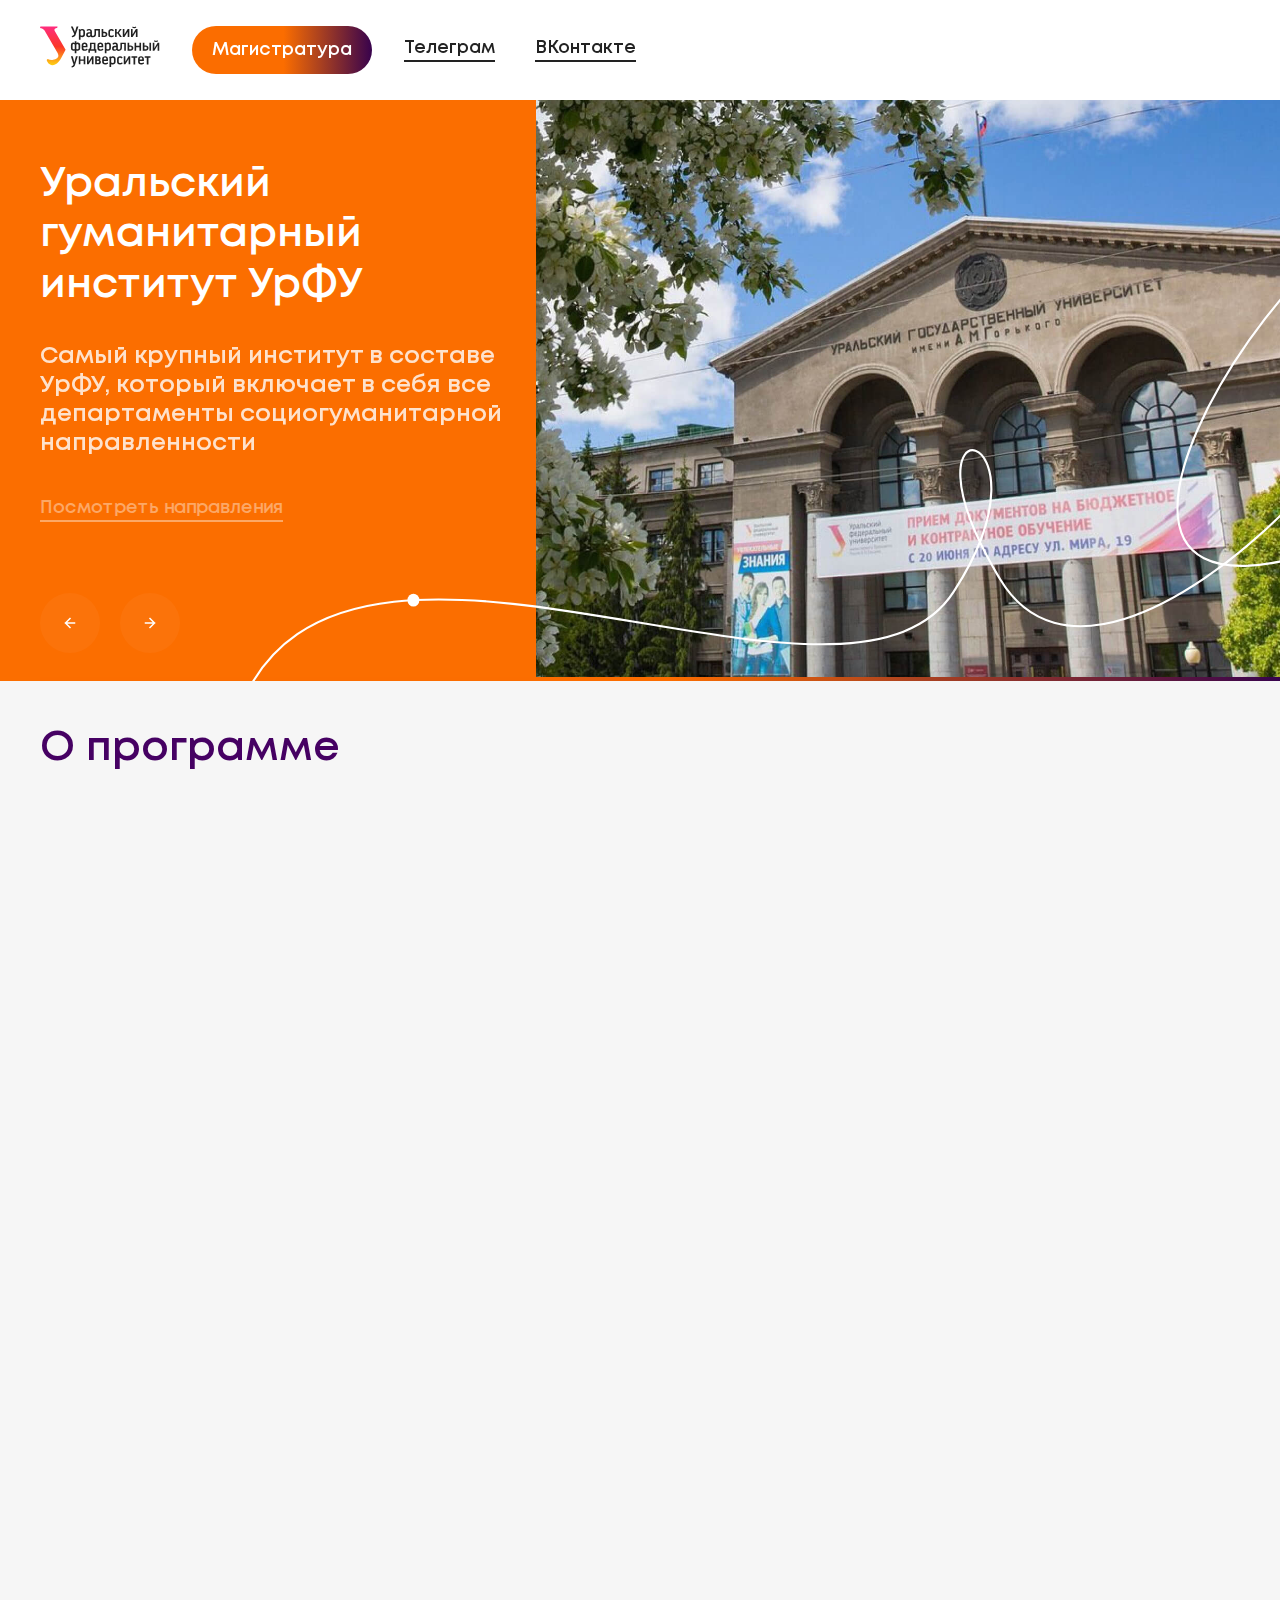
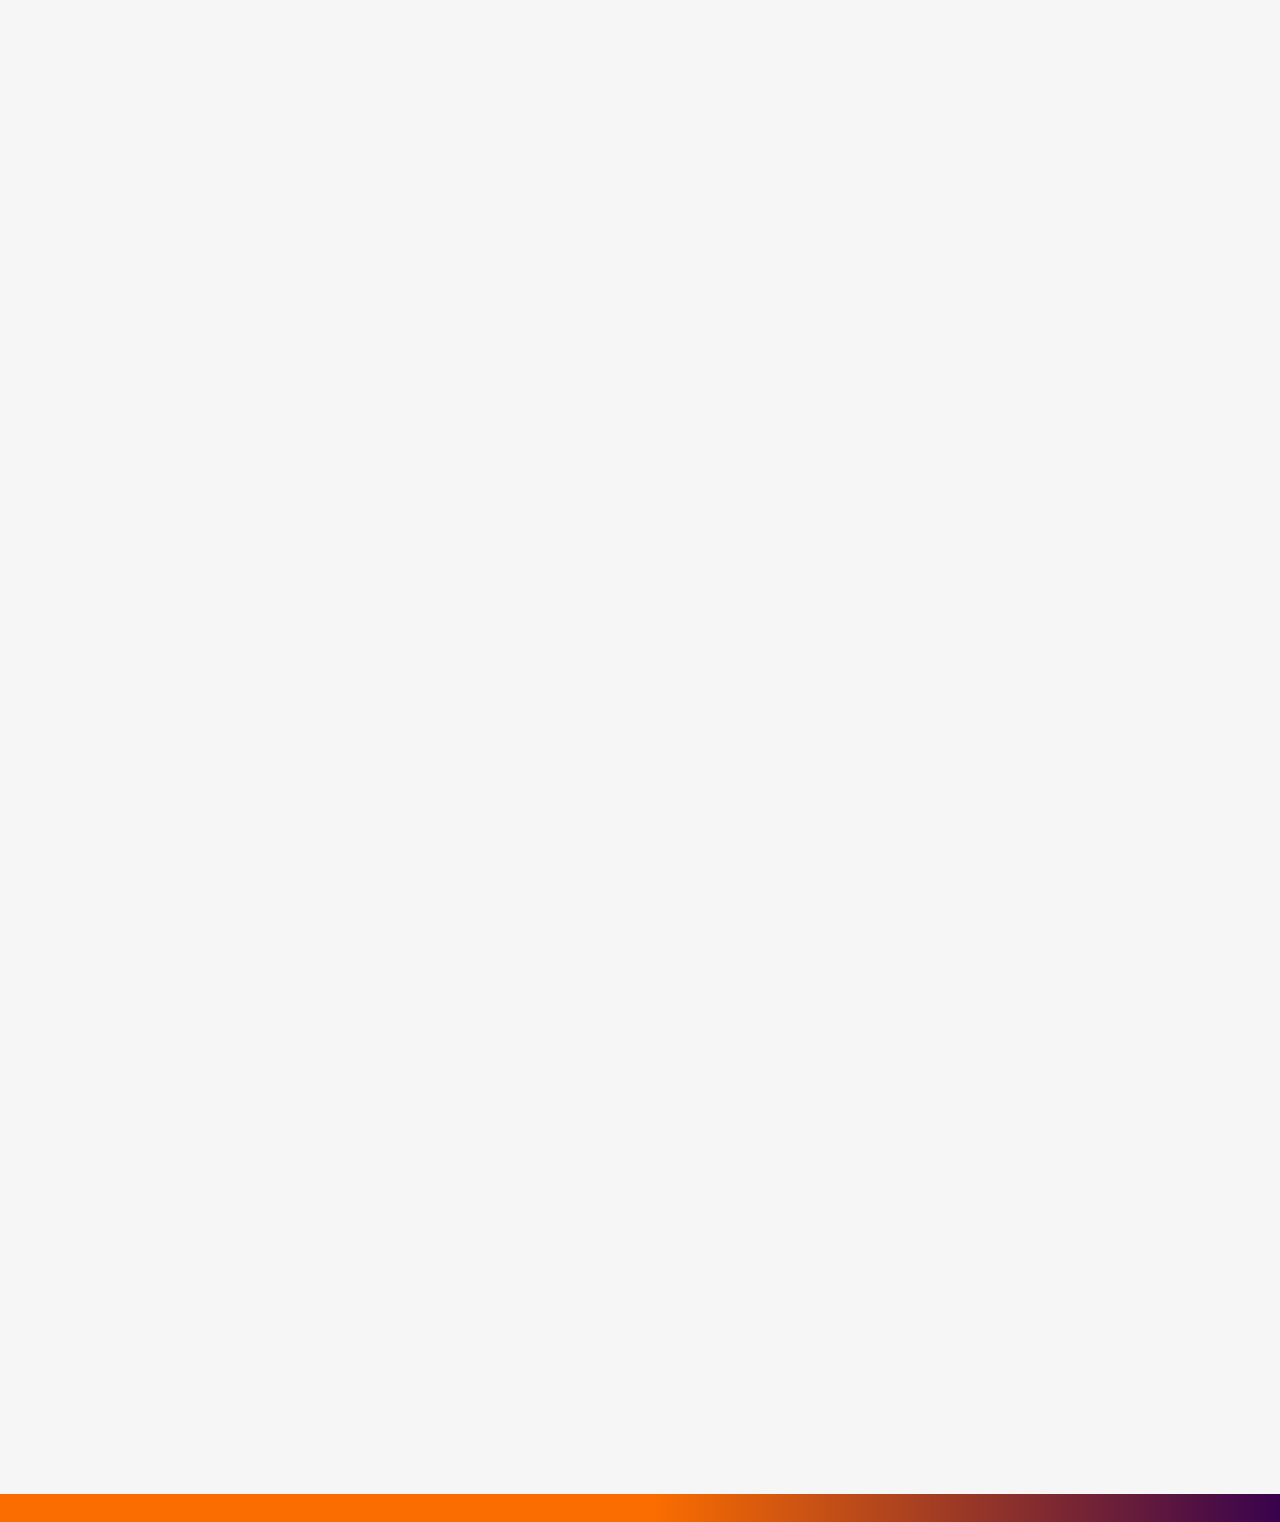
==== privacy-policy.html @ 25d3e6b7 "fix: Improvements 03.07" ====
<!DOCTYPE html>
<html lang="ru">

<head>
	<meta charset="UTF-8">
	<meta http-equiv="X-UA-Compatible" content="IE=edge">
	<meta name="viewport" content="width=device-width, initial-scale=1.0">
	<title>Уральский гуманитарный институт УрФУ</title>
	<!-- styles -->
	<link rel="stylesheet" href="css/vendor.min.css">
	<link rel="stylesheet" href="css/app.min.css">
</head>

<body>
	<!-- header -->
	<header class="header" id="header">
		<div class="container">
			<div class="header__wrapper" data-aos="fade-in">
				<div class="header__block">
					<button class="hamburger" id="hamburger-toggle" aria-label="Меню">
						<span class="hamburger__inner"></span>
						<span class="hamburger__inner"></span>
						<span class="hamburger__inner"></span>
						<span class="hamburger__inner"></span>
					</button>
					<a href="index.html" class="logotype header__logotype">
						<img src="img/logotype.svg" alt="Уральский федеральный университет">
					</a>
					<a href="#" class="header__btn btn btn--md btn--gradient">Магистратура</a>
					<ul class="c-socials header__socials">
						<li class="c-socials__item">
							<a href="#" class="c-socials__link">Телеграм</a>
						</li>
						<li class="c-socials__item">
							<a href="#" class="c-socials__link">ВКонтакте</a>
						</li>
					</ul>
				</div>
				<div class="header__block">
					<div class="header__group">
						<a href="mailto:gumanitarii.priem@urfu.ru" class="header__link">gumanitarii.priem@urfu.ru</a>
						<span class="header__help">email</span>
					</div>
					<div class="header__group">
						<a href="tel:+79058003595" class="header__link">+7 (905) 800-35-95</a>
						<span class="header__help">горячая линия отборочной <br>комиссии УГИ УрФУ</span>
					</div>
					<div class="header__group">
						<a href="tel:+78001005044" class="header__link">+7 (800) 100-50-44</a>
						<span class="header__help">контакт-центр УрФУ <br>(звонок бесплатный)</span>
					</div>
				</div>
			</div>
		</div>
	</header>
	<!-- end of header -->
	<!-- mobile menu -->
	<div class="mobile-menu" id="mobile-menu">
		<div class="mobile-menu__top">
			<h3 class="mobile-menu__title">Магистратура</h3>
			<button class="mobile-menu__close" id="mobile-menu-close" aria-label="Закрыть">
				<svg class="mobile-menu__close-icon">
					<use xlink:href="img/sprite.svg#icon-close"></use>
				</svg>
			</button>
		</div>
		<nav class="nav mobile-menu__nav">
			<ul class="nav__list">
				<li class="nav__item">
					<a href="#news" class="nav__link">Новости</a>
				</li>
				<li class="nav__item">
					<a href="#directions" class="nav__link">Наши направления в магистратуре</a>
				</li>
				<li class="nav__item">
					<a href="#feedback" class="nav__link">Оставить заявку</a>
				</li>
				<li class="nav__item">
					<a href="#footer" class="nav__link">Контакты</a>
				</li>
			</ul>
		</nav>
	</div>
	<!-- end of mobile menu -->
	<!-- main -->
	<div class="main" id="main" data-aos="fade-in">
		<div class="container">
			<div class="main__slider">
				<div class="swiper">
					<div class="swiper-wrapper">
						<div class="swiper-slide">
							<div class="main__slide">
								<div class="main__body">
									<h3 class="main__title">Уральский гуманитарный институт УрФУ</h3>
									<p class="main__description">Самый крупный институт в составе УрФУ, который включает в себя все департаменты социогуманитарной направленности</p>
									<a href="#" class="main__link">Посмотреть направления</a>
								</div>
								<picture class="main__img">
									<img src="img/main-01.jpg" alt="Image">
								</picture>
							</div>
						</div>
						<div class="swiper-slide">
							<div class="main__slide">
								<div class="main__body">
									<h3 class="main__title">УГИ занял четвертое место в России в новом рейтинге Forbes </h3>
									<a href="#" class="main__link">Посмотреть направления</a>
								</div>
								<picture class="main__img">
									<img src="img/main-02.jpg" alt="Image">
								</picture>
							</div>
						</div>
						<div class="swiper-slide">
							<div class="main__slide">
								<div class="main__body">
									<h3 class="main__title">УГИ вошел в число ведущих мировых университетов в области гуманитарных наук и искусств. </h3>
									<a href="#" class="main__link">Посмотреть направления</a>
								</div>
								<picture class="main__img">
									<img src="img/main-03.jpg" alt="Image">
								</picture>
							</div>
						</div>
						<div class="swiper-slide">
							<div class="main__slide">
								<div class="main__body">
									<h3 class="main__title">УГИ стал лидером среди всех российских вузов в новом рейтинге от агентства RAEX</h3>
									<a href="#" class="main__link">Посмотреть направления</a>
								</div>
								<picture class="main__img">
									<img src="img/main-04.jpg" alt="Image">
								</picture>
							</div>
						</div>
						<div class="swiper-slide">
							<div class="main__slide">
								<div class="main__body">
									<h3 class="main__title">УГИ занимает четвертое место в рейтинге вузов спросом у крупных работодателей.</h3>
									<p class="main__description">Проведенного Общественной палатой РФ и Ассоциацией "МАКО".</p>
									<a href="#" class="main__link">Посмотреть направления</a>
								</div>
								<picture class="main__img">
									<img src="img/main-05.jpg" alt="Image">
								</picture>
							</div>
						</div>
						<div class="swiper-slide">
							<div class="main__slide">
								<div class="main__body">
									<h3 class="main__title">+44000 выпустников нашли работу и устроили свою жизнь</h3>
									<a href="#" class="main__link">Посмотреть направления</a>
								</div>
								<picture class="main__img">
									<img src="img/main-06.jpg" alt="Image">
								</picture>
							</div>
						</div>
					</div>
					<div class="swiper-buttons">
						<button class="swiper-button-prev" aria-label="Назад">
							<svg class="swiper-button-icon">
								<use xlink:href="img/sprite.svg#icon-arrow-prev"></use>
							</svg>
						</button>
						<button class="swiper-button-next" aria-label="Далее">
							<svg class="swiper-button-icon">
								<use xlink:href="img/sprite.svg#icon-arrow-next"></use>
							</svg>
						</button>
					</div>
					<div class="swiper-pagination"></div>
				</div>
			</div>
		</div>
	</div>
	<!-- end of main -->
	<!-- about program -->
	<section class="about-program" id="about-program">
		<div class="container">
			<div class="section-heading">
				<h2 class="section-heading__title" data-aos="fade-right">О программе</h2>
			</div>
			<div class="about-program__content content" data-aos="fade-in" data-aos-delay="50">
				<p>
					Политика в отношении обработки персональных данных
					<br><br>
					Общие положения<br>
					Настоящая политика обработки персональных данных составлена в соответствии с требованиями Федерального закона от 27.07.2006. №152-ФЗ «О персональных данных» и определяет порядок обработки персональных данных и меры по обеспечению безопасности персональных данных УГИ УрФУ (далее – Оператор).<br>
					1. Оператор ставит своей важнейшей целью и условием осуществления своей деятельности соблюдение прав и свобод человека и гражданина при обработке его персональных данных, в том числе защиты прав на неприкосновенность частной жизни, личную и семейную тайну.<br>
					2. Настоящая политика Оператора в отношении обработки персональных данных (далее – Политика) применяется ко всей информации, которую Оператор может получить о посетителях веб-сайтов http://......ru.
					<br><br>
					Основные понятия, используемые в Политике<br>
					1. Автоматизированная обработка персональных данных – обработка персональных данных с помощью средств вычислительной техники;
					2. Блокирование персональных данных – временное прекращение обработки персональных данных (за исключением случаев, если обработка необходима для уточнения персональных данных);<br>
					3. Веб-сайт – совокупность графических и информационных материалов, а также программ для ЭВМ и баз данных, обеспечивающих их доступность в сети интернет по сетевому адресу http://......ru;<br>
					4. Информационная система персональных данных — совокупность содержащихся в базах данных персональных данных, и обеспечивающих их обработку информационных технологий и технических средств;<br>
					5. Обезличивание персональных данных — действия, в результате которых невозможно определить без использования дополнительной информации принадлежность персональных данных конкретному Пользователю или иному субъекту персональных данных;<br>
					6. Обработка персональных данных – любое действие (операция) или совокупность действий (операций), совершаемых с использованием средств автоматизации или без использования таких средств с персональными данными, включая сбор, запись, систематизацию, накопление, хранение, уточнение (обновление, изменение), извлечение, использование, передачу (распространение, предоставление, доступ), обезличивание, блокирование, удаление, уничтожение персональных данных;<br>
					7. Оператор – государственный орган, муниципальный орган, юридическое или физическое лицо, самостоятельно или совместно с другими лицами организующие и (или) осуществляющие обработку персональных данных, а также определяющие цели обработки персональных данных, состав персональных данных, подлежащих обработке, действия (операции), совершаемые с персональными данными;<br>
					8. Персональные данные – любая информация, относящаяся прямо или косвенно к определенному или определяемому Пользователю веб-сайта http://......ru;<br>
					9. Пользователь – любой посетитель веб-сайта http://......ru;<br>
					10. Предоставление персональных данных – действия, направленные на раскрытие персональных данных определенному лицу или определенному кругу лиц;<br>
					11. Распространение персональных данных – любые действия, направленные на раскрытие персональных данных неопределенному кругу лиц (передача персональных данных) или на ознакомление с персональными данными неограниченного круга лиц, в том числе обнародование персональных данных в средствах массовой информации, размещение в информационно-телекоммуникационных сетях или предоставление доступа к персональным данным каким-либо иным способом;<br>
					12. Трансграничная передача персональных данных – передача персональных данных на территорию иностранного государства органу власти иностранного государства, иностранному физическому или иностранному юридическому лицу;<br>
					13. Уничтожение персональных данных – любые действия, в результате которых персональные данные уничтожаются безвозвратно с невозможностью дальнейшего восстановления содержания персональных данных в информационной системе персональных данных и (или) результате которых уничтожаются материальные носители персональных данных.
					<br><br>
					Оператор может обрабатывать следующие персональные данные ПользователяФамилия, имя, отчество;<br>
					1. Электронный адрес;<br>
					2. Номера телефонов;<br>
					3. Также на сайте происходит сбор и обработка обезличенных данных о посетителях (в т.ч. файлов «cookie») с помощью сервисов интернет-статистики (Яндекс Метрика и других).<br>
					4. Вышеперечисленные данные далее по тексту Политики объединены общим понятием Персональные данные.
					<br><br>
					Цели обработки персональных данных<br>
					1. Цель обработки персональных данных Пользователя — информирование Пользователя посредством отправки электронных писем; заключение, исполнение и прекращение гражданско-правовых договоров; предоставление доступа Пользователю к сервисам, информации и/или материалам, содержащимся на веб-сайте.<br>
					2. Также Оператор имеет право направлять Пользователю уведомления о новых продуктах и услугах, специальных предложениях и различных событиях. Пользователь всегда может отказаться от получения информационных сообщений, направив Оператору письмо на адрес электронной почты urgi@urfu.ru с пометкой «Отказ от уведомлениях о новых продуктах и услугах и специальных предложениях».<br>
					3. Обезличенные данные Пользователей, собираемые с помощью сервисов интернет-статистики, служат для сбора информации о действиях Пользователей на сайте, улучшения качества сайта и его содержания.<br>
					4. Правовые основания обработки персональных данных Оператор обрабатывает персональные данные Пользователя только в случае их заполнения и/или отправки Пользователем самостоятельно через специальные формы, расположенные на сайте http://......ru. Заполняя соответствующие формы и/или отправляя свои персональные данные Оператору, Пользователь выражает свое согласие с данной Политикой.<br>
					5. Оператор обрабатывает обезличенные данные о Пользователе в случае, если это разрешено в настройках браузера Пользователя (включено сохранение файлов «cookie» и использование технологии JavaScript).
					<br><br>
					Порядок сбора, хранения, передачи и других видов обработки персональных данных<br>
					1. Безопасность персональных данных, которые обрабатываются Оператором, обеспечивается путем реализации правовых, организационных и технических мер, необходимых для выполнения в полном объеме требований действующего законодательства в области защиты персональных данных. Оператор обеспечивает сохранность персональных данных и принимает все возможные меры, исключающие доступ к персональным данным неуполномоченных лиц.<br>
					2. Персональные данные Пользователя никогда, ни при каких условиях не будут переданы третьим лицам, за исключением случаев, связанных с исполнением действующего законодательства.<br>
					3. В случае выявления неточностей в персональных данных, Пользователь может актуализировать их самостоятельно, путем направления Оператору уведомление на адрес электронной почты Оператора urgi@urfu.ru с пометкой «Актуализация персональных данных».<br>
					4. Срок обработки персональных данных является неограниченным. Пользователь может в любой момент отозвать свое согласие на обработку персональных данных, направив Оператору уведомление посредством электронной почты на электронный адрес Оператора urgi@urfu.ru с пометкой «Отзыв согласия на обработку персональных данных».
					<br><br>
					Трансграничная передача персональных данных<br>
					1. Оператор до начала осуществления трансграничной передачи персональных данных обязан убедиться в том, что иностранным государством, на территорию которого предполагается осуществлять передачу персональных данных, обеспечивается надежная защита прав субъектов персональных данных.<br>
					2. Трансграничная передача персональных данных на территории иностранных государств, не отвечающих вышеуказанным требованиям, может осуществляться только в случае наличия согласия в письменной форме субъекта персональных данных на трансграничную передачу его персональных данных и/или исполнения договора, стороной которого является субъект персональных данных.
					<br><br>
					Заключительные положения<br>
					1. Пользователь может получить любые разъяснения по интересующим вопросам, касающимся обработки его персональных данных, обратившись к Оператору с помощью электронной почты urgi@urfu.ru.<br>
					2. В данном документе будут отражены любые изменения политики обработки персональных данных Оператором. Политика действует бессрочно до замены ее новой версией.<br>
					3. Актуальная версия Политики в свободном доступе расположена в сети Интернет по адресу http://......ru.
				</p>
			</div>
			<div class="about-program__bottom" data-aos="fade-right" data-aos-delay="50">
				<a href="index.html" class="about-program__btn btn">Назад</a>
			</div>
		</div>
	</section>
	<!-- end of about program -->
	<!-- footer -->
	<footer class="footer" id="footer">
		<div class="container">
			<div class="footer__wrapper">
				<div class="footer__block">
					<div class="footer__group" data-aos="fade-right">
						<span class="footer__help">Горячая линия отборочной комиссии УГИ УрФУ</span>
						<a href="tel:+79058003595" class="footer__link">+7 (905) 800-35-95</a>
					</div>
					<div class="footer__group" data-aos="fade-right">
						<span class="footer__help">Контакт-центр УрФУ (звонок бесплатный)</span>
						<a href="tel:+78001005044" class="footer__link">+7 (800) 100-50-44</a>
					</div>
				</div>
				<div class="footer__block">
					<div class="footer__group" data-aos="fade-left">
						<span class="footer__help">Email</span>
						<a href="mailto:gumanitarii.priem@urfu.ru" class="footer__link">gumanitarii.priem@urfu.ru</a>
					</div>
					<ul class="c-socials c-socials--accent footer__socials" data-aos="fade-left">
						<li class="c-socials__item">
							<a href="#" class="c-socials__link">ВКонтакте</a>
						</li>
						<li class="c-socials__item">
							<a href="#" class="c-socials__link">Телеграм</a>
						</li>
					</ul>
				</div>
			</div>
			<div class="footer__wrapper footer__wrapper--center" data-aos="fade-in" data-aos-offset="0">
				<p class="footer__copyright">ФГАОУ ВО «УрФУ имени первого Президента России Б.Н. Ельцина» | Все права защищены 2022</p>
			</div>
		</div>
	</footer>
	<!-- end of footer -->
	<!-- modals -->
	<div class="modal" id="submit-application">
		<button class="modal__close-btn modal__close" aria-label="Закрыть">
			<svg class="modal__close-icon">
				<use xlink:href="img/sprite.svg#icon-close"></use>
			</svg>
		</button>
		<div class="modal__scroll">
			<div class="modal__wrapper">
				<h2 class="modal__title">Оставь заявку и мы ответим на все вопросы!</h2>
				<form class="modal-form modal__form">
					<!-- hidden required fields -->
					<input type="hidden" name="project_name" value="urgi.urfu.ru" />
					<input type="hidden" name="admin_email" value="ugi.urfu@bk.ru" />
					<input type="hidden" name="form_subject" value="Заявка с сайта urgi.urfu.ru" />
					<!-- end of hidden required fields -->
					<div class="modal-form__inner">
						<input type="text" class="input input--sm input--grey modal-form__input" name="Имя" placeholder="Имя" required>
						<input type="text" class="input input--sm input--grey modal-form__input" name="Фамилия" placeholder="Фамилия" required>
					</div>
					<div class="modal-form__inner">
						<input type="email" class="input input--sm input--grey modal-form__input" name="E-mail" placeholder="E-mail">
					</div>
					<div class="modal-form__inner">
						<input type="tel" class="input input--sm input--grey modal-form__input" name="Телефон" placeholder="+7" data-inputmask="'mask': '+7 (999) 999-99-99'" required>
					</div>
					<div class="modal-form__inner">
						<input type="text" class="input input--sm input--grey modal-form__input" name="Вопрос" placeholder="Задать вопрос" required>
					</div>
					<div class="modal-form__bottom">
						<label for="modal-checkbox" class="square-checkbox square-checkbox--primary modal-form__checkbox">
							<input type="checkbox" id="modal-checkbox" class="square-checkbox__input" required>
							<span class="square-checkbox__icon"></span>
							<span class="square-checkbox__label">Я подтверждаю согласие на обработку своих персональных данных, а именно совершение действий, предусмотренных п. 3 ч. 1 ст. 3 Федерального закона от 27.07.2006 N 152-ФЗ "О персональных данных", и подтверждаю, что, давая такое согласие, действую свободно, своей волей и в своем интересе. Я также подтверждаю, что ознакомился с <a href="https://ozi.urfu.ru/fileadmin/user_upload/site_15891/ZI/UrFU_Polozhenie_o_personalnykh_dannykh.pdf" target="_blank">Положением в отношении обработки персональных данных в УрФУ</a> <br>Согласен с <a href="privacy-policy.html" target="_blank">политикой конфиденциальности</a>. </span>
						</label>
						<button class="modal-form__btn btn" data-id="modal-success">Отправить</button>
					</div>
				</form>
			</div>
		</div>
		<div class="modal__overlay"></div>
	</div>
	<div class="modal" id="modal-success">
		<button class="modal__close-btn modal__close" aria-label="Закрыть">
			<svg class="modal__close-icon">
				<use xlink:href="img/sprite.svg#icon-close"></use>
			</svg>
		</button>
		<div class="modal__scroll modal__scroll--success">
			<div class="modal__wrapper modal__wrapper--purple">
				<h3 class="modal__heading">Заявка принята. <br>В ближайшее время специалист свяжется с Вами </h3>
				<a href="#" class="modal__btn btn modal__close">Закрыть</a>
			</div>
		</div>
		<div class="modal__overlay"></div>
	</div>
	<!-- end of modals -->
	<!-- info modals -->
	<div class="info-modal" id="info-modal-01">
		<div class="info-modal__scroll">
			<div class="info-modal__top">
				<button class="info-modal__back-btn info-modal__back hidden" aria-label="Назад">
					<svg class="info-modal__back-icon">
						<use xlink:href="img/sprite.svg#icon-arrow-back"></use>
					</svg>
				</button>
				<button class="info-modal__close-btn info-modal__close" aria-label="Закрыть">
					<svg class="info-modal__close-icon">
						<use xlink:href="img/sprite.svg#icon-close"></use>
					</svg>
				</button>
			</div>
			<div class="info-modal__wrapper info-modal__wrapper--active">
				<h3 class="info-modal__heading">Востоковедение и африканистика</h3>
				<div class="directions-info">
					<div class="directions-info__item">
						<div class="directions-info__body">
							<div class="directions-info__group">
								<span class="directions-info__status">Очная</span>
								<p class="directions-info__name">Восток в глобальных процессах современности</p>
							</div>
							<div class="directions-info__group">
								<ul class="directions-info__list">
									<li class="directions-info__list-item">
										<span class="directions-info__elem">
											<b>23</b>
											<span>бюджет</span>
										</span>
									</li>
									<li class="directions-info__list-item">
										<span class="directions-info__elem">
											<b>8</b>
											<span>контракт</span>
										</span>
									</li>
									<li class="directions-info__list-item">
										<span class="directions-info__elem">
											<b>от 180 000₽</b>
										</span>
									</li>
								</ul>
							</div>
						</div>
						<div class="directions-info__bottom">
							<a href="#" class="directions-info__btn btn btn--sm">Оставить заявку</a>
							<a href="#" class="directions-info__more info-modal__more" data-id="direction-01-1">Подробнее</a>
						</div>
					</div>
				</div>
			</div>
			<div class="info-modal__wrapper" id="direction-01-1">
				<div class="info-modal__details program-tabs">
					<div class="info-modal__group">
						<h3 class="info-modal__title">Восток в глобальных процессах современности</h3>
						<ul class="program-tabs__list">
							<li class="program-tabs__item program-tabs__item--active">
								<button class="program-tabs__tab">Очная</button>
							</li>
						</ul>
					</div>
					<div class="info-modal__group">
						<div class="program-tabs__wrapper program-tabs__wrapper--active">
							<ul class="info-modal__list">
								<li class="info-modal__item">23 Бюджетных мест</li>
								<li class="info-modal__item">8 Контрактных мест</li>
								<li class="info-modal__item">Цена не указана</li>
							</ul>
						</div>
					</div>
				</div>
				<div class="direction">
					<div class="direction__wrapper direction__wrapper--flex">
						<div class="direction__block">
							<picture class="direction__img">
								<img src="img/user-image.png" alt="Image">
							</picture>
							<span class="direction__name">Антипин Алексей Александрович</span>
							<span class="direction__value">Руководитель программы</span>
							<a href="mailto:a.a.antipin@urfu.ru" class="direction__value">a.a.antipin@urfu.ru</a>
						</div>
						<div class="direction__block">
							<div class="direction__group">
								<span class="direction__help">Язык освоения:</span>
								<span class="direction__value">Русский язык</span>
							</div>
							<div class="direction__group">
								<span class="direction__help">Направление подготовки:</span>
								<span class="direction__value">58.04.01 Востоковедение и африканистика</span>
							</div>
							<div class="direction__group">
								<span class="direction__help">Институт:</span>
								<span class="direction__value">Уральский гуманитарный институт</span>
							</div>
							<div class="direction__group">
								<span class="direction__help">Уровень образования:</span>
								<span class="direction__value">Магистратура</span>
							</div>
							<div class="direction__group">
								<span class="direction__help">Форма и срок обучения:</span>
								<span class="direction__value">Очная: 2 года</span>
							</div>
							<a href="#" class="direction__btn btn btn--sm">Оставить заявку</a>
						</div>
					</div>
					<div class="direction__wrapper">
						<div class="direction__block c-accordeon">
							<div class="c-accordeon__item is--open">
								<h2 class="c-accordeon__trigger" style="pointer-events: auto;">О программе</h2>
								<div class="c-accordeon__wrapper" style="display: block;">
									<div class="content direction__content">
										<p>Строительство – локомотив любой экономики во все времена. Работа в этой отрасли требует глубоких специальных знаний.</p>
										<p>Наши выпускники несут ответственность за весь жизненный цикл зданий и сооружений гражданского и промышленного назначения на всех его этапах: от градостроительного замысла, проектирования, строительства, эффективной эксплуатации, ремонта и реконструкции до сноса и ответственной утилизации. Эта инженерная и одновременно творческая профессия требует комплексного подхода, но, в тоже время, продуманных и обоснованных решений. Полученные знания обеспечат динамичный карьерный рост, горизонт которого зависит только от Вас!</p>
										<p>Программу реализуют профессионалы с большим практическим опытом работы в строительстве</p>
										<p>Программа «Промышленное и гражданское строительство» – одна их немногих программ в УрФУ, в которой студент за время обучения имеет методическую возможность составить заявку на свое техническое решение и получить патент на изобретение!</p>
									</div>
								</div>
							</div>
						</div>
					</div>
					<div class="direction__wrapper">
						<h3 class="direction__heading">Варианты трудоустройства</h3>
						<ul class="direction__list">
							<li class="direction__item">
								<span class="direction__elem">Инженер по обследованию зданий и сооружений</span>
							</li>
							<li class="direction__item">
								<span class="direction__elem">Инженер-проектировщик</span>
							</li>
							<li class="direction__item">
								<span class="direction__elem">Инженер-технолог</span>
							</li>
						</ul>
					</div>
					<div class="direction__wrapper">
						<h3 class="direction__heading">Проекты и наука</h3>
						<ul class="direction__list direction__list--double">
							<li class="direction__item">
								<span class="direction__elem">Диагностическая система</span>
							</li>
							<li class="direction__item">
								<span class="direction__elem">Конструкция несъемной опалубки</span>
							</li>
							<li class="direction__item">
								<span class="direction__elem">Контроль температуры твердеющего бетона</span>
							</li>
							<li class="direction__item">
								<span class="direction__elem">Мониторинг снеговых отложений на покрытиях зданий</span>
							</li>
							<li class="direction__item">
								<span class="direction__elem">Монтаж сборных конструкций</span>
							</li>
							<li class="direction__item">
								<span class="direction__elem">Новый конструктивный элемент</span>
							</li>
							<li class="direction__item">
								<span class="direction__elem">Программа ПОДИГС, 1.0</span>
							</li>
						</ul>
					</div>
					<div class="direction__wrapper">
						<div class="direction__block c-accordeon">
							<div class="c-accordeon__item is--open">
								<h2 class="c-accordeon__trigger" style="pointer-events: auto;">Отзывы</h2>
								<div class="c-accordeon__wrapper" style="display: block;">
									<div class="content direction__content">
										<p>Обучение в магистратуре значительно отличается от обучения на бакалавриате. На бакалавриате студенты изучают базовые навыки по выбранному ими направлению, магистратура же позволяет углубить и расширить знания, полученные ранее. А также магистратура является начальным этапом для тех, кто хотел бы в дальнейшем связать свою жизнь с наукой и продолжить своё обучение на третьей ступени образования в аспирантуре.</p>
										<p>Я поступила в магистратуру по направлению «Организационно-технологические и экономические решения в строительстве» (сейчас программа называется «Промышленное и гражданское строительство») в 2018 году, сразу после окончания обучения на бакалавриате и могу сказать, что данное направление будет полезно для тех, кто ранее получил образование по строительной специальности. А тем студентам, кто со строительством до этого не сталкивался, необходимо будет дополнительное изучение базовых технических знаний, для более успешной сдачи экзаменов по профильным предметам.</p>
										<p>Из всех предметов мне бы хотелось выделить два: «Информационные технологии в строительстве» и «Разработка новых организационных и технологических решений». Я на собственном примере в этом убедилась, так как в данный момент моя работа заключается в совершенствовании, автоматизации и развитии применяемых технических решений, с использованием BIM-инструментов, которые как раз-таки были освоены мной в процессе прохождения курса «Информационные технологии в строительстве» Второй предмет, который мне также хотелось бы отметить, – «Разработка новых организационных и технологических решений». Данный курс позволяет понять, как наука и прикладные задачи могут взаимодействовать между собой. В ходе обучения на курсе студенты начинают искать нестандартные решения на поставленные задачи, независимо от того несут они прикладной или научный характер. Для меня этот курс также был полезен в ходе научной деятельности, в момент формулирования и написания заявки для получения патента на изобретение.</p>
									</div>
								</div>
							</div>
						</div>
					</div>
					<div class="direction__wrapper">
						<h3 class="direction__heading">Партнеры</h3>
						<ul class="direction__list">
							<li class="direction__item direction__item--logo">
								<picture class="direction__logo">
									<img src="img/partners-lcp.png" width="171px" height="53px" alt="LCP">
								</picture>
							</li>
							<li class="direction__item direction__item--logo">
								<picture class="direction__logo">
									<img src="img/partners-atom.png" width="171px" height="53px" alt="АТОМ">
								</picture>
							</li>
							<li class="direction__item direction__item--logo">
								<picture class="direction__logo">
									<img src="img/partners-brusnika.png" width="151px" height="53px" alt="БРУСНИКА">
								</picture>
							</li>
							<li class="direction__item direction__item--logo">
								<picture class="direction__logo">
									<img src="img/partners-peri.png" width="125px" height="56px" alt="PERI">
								</picture>
							</li>
							<li class="direction__item direction__item--logo">
								<picture class="direction__logo">
									<img src="img/partners-geo.png" width="100px" height="76px" alt="Геотехструктура">
								</picture>
							</li>
							<li class="direction__item direction__item--logo">
								<picture class="direction__logo">
									<img src="img/partners-projects.png" width="55px" height="60px" alt="Эффективное проектирование">
								</picture>
							</li>
							<li class="direction__item direction__item--logo">
								<picture class="direction__logo">
									<img src="img/partners-r1.png" width="125px" height="56px" alt="R1">
								</picture>
							</li>
						</ul>
					</div>
				</div>
			</div>
		</div>
	</div>
	<div class="info-modal" id="info-modal-02">
		<div class="info-modal__scroll">
			<div class="info-modal__top">
				<button class="info-modal__back-btn info-modal__back hidden" aria-label="Назад">
					<svg class="info-modal__back-icon">
						<use xlink:href="img/sprite.svg#icon-arrow-back"></use>
					</svg>
				</button>
				<button class="info-modal__close-btn info-modal__close" aria-label="Закрыть">
					<svg class="info-modal__close-icon">
						<use xlink:href="img/sprite.svg#icon-close"></use>
					</svg>
				</button>
			</div>
			<div class="info-modal__wrapper info-modal__wrapper--active">
				<h3 class="info-modal__heading">Лингвистика</h3>
				<div class="directions-info">
					<div class="directions-info__item">
						<div class="directions-info__body">
							<div class="directions-info__group">
								<span class="directions-info__status">Очная</span>
								<p class="directions-info__name">Лингвистическое сопровождение международной и внешнеэкономической деятельности</p>
							</div>
							<div class="directions-info__group">
								<ul class="directions-info__list">
									<li class="directions-info__list-item">
										<span class="directions-info__elem">
											<b>12</b>
											<span>бюджет</span>
										</span>
									</li>
									<li class="directions-info__list-item">
										<span class="directions-info__elem">
											<b>8</b>
											<span>контракт</span>
										</span>
									</li>
									<li class="directions-info__list-item">
										<span class="directions-info__elem">
											<b>от 180 000₽</b>
										</span>
									</li>
								</ul>
							</div>
						</div>
						<div class="directions-info__bottom">
							<a href="#" class="directions-info__btn btn btn--sm">Оставить заявку</a>
							<a href="#" class="directions-info__more info-modal__more" data-id="direction-02-1">Подробнее</a>
						</div>
					</div>
					<div class="directions-info__item">
						<div class="directions-info__body">
							<div class="directions-info__group">
								<span class="directions-info__status">Очная</span>
								<p class="directions-info__name">Методика преподавания иностранного языка, перевода и межкультурной коммуникации</p>
							</div>
							<div class="directions-info__group">
								<ul class="directions-info__list">
									<li class="directions-info__list-item">
										<span class="directions-info__elem">
											<b>12</b>
											<span>бюджет</span>
										</span>
									</li>
									<li class="directions-info__list-item">
										<span class="directions-info__elem">
											<b>8</b>
											<span>контракт</span>
										</span>
									</li>
									<li class="directions-info__list-item">
										<span class="directions-info__elem">
											<b>от 180 000₽</b>
										</span>
									</li>
								</ul>
							</div>
						</div>
						<div class="directions-info__bottom">
							<a href="#" class="directions-info__btn btn btn--sm">Оставить заявку</a>
							<a href="#" class="directions-info__more info-modal__more" data-id="direction-02-2">Подробнее</a>
						</div>
					</div>
					<div class="directions-info__item">
						<div class="directions-info__body">
							<div class="directions-info__group">
								<span class="directions-info__status">Очная</span>
								<p class="directions-info__name">Перевод и переводоведение</p>
							</div>
							<div class="directions-info__group">
								<ul class="directions-info__list">
									<li class="directions-info__list-item">
										<span class="directions-info__elem">
											<b>12</b>
											<span>бюджет</span>
										</span>
									</li>
									<li class="directions-info__list-item">
										<span class="directions-info__elem">
											<b>8</b>
											<span>контракт</span>
										</span>
									</li>
									<li class="directions-info__list-item">
										<span class="directions-info__elem">
											<b>от 180 000₽</b>
										</span>
									</li>
								</ul>
							</div>
						</div>
						<div class="directions-info__bottom">
							<a href="#" class="directions-info__btn btn btn--sm">Оставить заявку</a>
							<a href="#" class="directions-info__more info-modal__more" data-id="direction-02-3">Подробнее</a>
						</div>
					</div>
					<div class="directions-info__item">
						<div class="directions-info__body">
							<div class="directions-info__group">
								<span class="directions-info__status">Очная</span>
								<p class="directions-info__name">Устный перевод, межкультурная коммуникация и&nbsp;когнитивная лингвистика</p>
							</div>
							<div class="directions-info__group">
								<ul class="directions-info__list">
									<li class="directions-info__list-item">
										<span class="directions-info__elem">
											<b>12</b>
											<span>бюджет</span>
										</span>
									</li>
									<li class="directions-info__list-item">
										<span class="directions-info__elem">
											<b>8</b>
											<span>контракт</span>
										</span>
									</li>
									<li class="directions-info__list-item">
										<span class="directions-info__elem">
											<b>от 180 000₽</b>
										</span>
									</li>
								</ul>
							</div>
						</div>
						<div class="directions-info__bottom">
							<a href="#" class="directions-info__btn btn btn--sm">Оставить заявку</a>
							<a href="#" class="directions-info__more info-modal__more" data-id="direction-02-4">Подробнее</a>
						</div>
					</div>
					<div class="directions-info__item">
						<div class="directions-info__body">
							<div class="directions-info__group">
								<span class="directions-info__status">Очная</span>
								<p class="directions-info__name">Международная профессиональная коммуникация в евразийском контексте</p>
							</div>
							<div class="directions-info__group">
								<ul class="directions-info__list">
									<li class="directions-info__list-item">
										<span class="directions-info__elem">
											<b>12</b>
											<span>бюджет</span>
										</span>
									</li>
									<li class="directions-info__list-item">
										<span class="directions-info__elem">
											<b>8</b>
											<span>контракт</span>
										</span>
									</li>
									<li class="directions-info__list-item">
										<span class="directions-info__elem">
											<b>от 180 000₽</b>
										</span>
									</li>
								</ul>
							</div>
						</div>
						<div class="directions-info__bottom">
							<a href="#" class="directions-info__btn btn btn--sm">Оставить заявку</a>
							<a href="#" class="directions-info__more info-modal__more" data-id="direction-02-5">Подробнее</a>
						</div>
					</div>
				</div>
			</div>
			<div class="info-modal__wrapper" id="direction-02-1">
				<div class="info-modal__details program-tabs">
					<div class="info-modal__group">
						<h3 class="info-modal__title">Лингвистическое сопровождение международной и внешнеэкономической деятельности</h3>
						<ul class="program-tabs__list">
							<li class="program-tabs__item program-tabs__item--active">
								<button class="program-tabs__tab">Очная</button>
							</li>
							<li class="program-tabs__item">
								<button class="program-tabs__tab">Заочная</button>
							</li>
						</ul>
					</div>
					<div class="info-modal__group">
						<div class="program-tabs__wrapper program-tabs__wrapper--active">
							<ul class="info-modal__list">
								<li class="info-modal__item">8 Бюджетных мест</li>
								<li class="info-modal__item">8 Контрактных мест</li>
								<li class="info-modal__item">Цена не указана</li>
							</ul>
						</div>
						<div class="program-tabs__wrapper">
							<ul class="info-modal__list">
								<li class="info-modal__item">4 Бюджетных мест</li>
								<li class="info-modal__item">12 Контрактных мест</li>
								<li class="info-modal__item">Цена не указана</li>
							</ul>
						</div>
					</div>
				</div>
				<div class="direction">
					<div class="direction__wrapper direction__wrapper--flex">
						<div class="direction__block">
							<picture class="direction__img">
								<img src="img/user-image.png" alt="Image">
							</picture>
							<span class="direction__name">Антипин Алексей Александрович</span>
							<span class="direction__value">Руководитель программы</span>
							<a href="mailto:a.a.antipin@urfu.ru" class="direction__value">a.a.antipin@urfu.ru</a>
						</div>
						<div class="direction__block">
							<div class="direction__group">
								<span class="direction__help">Язык освоения:</span>
								<span class="direction__value">Русский язык</span>
							</div>
							<div class="direction__group">
								<span class="direction__help">Направление подготовки:</span>
								<span class="direction__value">58.04.01 Востоковедение и африканистика</span>
							</div>
							<div class="direction__group">
								<span class="direction__help">Институт:</span>
								<span class="direction__value">Уральский гуманитарный институт</span>
							</div>
							<div class="direction__group">
								<span class="direction__help">Уровень образования:</span>
								<span class="direction__value">Магистратура</span>
							</div>
							<div class="direction__group">
								<span class="direction__help">Форма и срок обучения:</span>
								<span class="direction__value">Очная: 2 года</span>
							</div>
							<a href="#" class="direction__btn btn btn--sm">Оставить заявку</a>
						</div>
					</div>
					<div class="direction__wrapper">
						<div class="direction__block c-accordeon">
							<div class="c-accordeon__item is--open">
								<h2 class="c-accordeon__trigger" style="pointer-events: auto;">О программе</h2>
								<div class="c-accordeon__wrapper" style="display: block;">
									<div class="content direction__content">
										<p>Строительство – локомотив любой экономики во все времена. Работа в этой отрасли требует глубоких специальных знаний.</p>
										<p>Наши выпускники несут ответственность за весь жизненный цикл зданий и сооружений гражданского и промышленного назначения на всех его этапах: от градостроительного замысла, проектирования, строительства, эффективной эксплуатации, ремонта и реконструкции до сноса и ответственной утилизации. Эта инженерная и одновременно творческая профессия требует комплексного подхода, но, в тоже время, продуманных и обоснованных решений. Полученные знания обеспечат динамичный карьерный рост, горизонт которого зависит только от Вас!</p>
										<p>Программу реализуют профессионалы с большим практическим опытом работы в строительстве</p>
										<p>Программа «Промышленное и гражданское строительство» – одна их немногих программ в УрФУ, в которой студент за время обучения имеет методическую возможность составить заявку на свое техническое решение и получить патент на изобретение!</p>
									</div>
								</div>
							</div>
						</div>
					</div>
					<div class="direction__wrapper">
						<h3 class="direction__heading">Варианты трудоустройства</h3>
						<ul class="direction__list">
							<li class="direction__item">
								<span class="direction__elem">Инженер по обследованию зданий и сооружений</span>
							</li>
							<li class="direction__item">
								<span class="direction__elem">Инженер-проектировщик</span>
							</li>
							<li class="direction__item">
								<span class="direction__elem">Инженер-технолог</span>
							</li>
						</ul>
					</div>
					<div class="direction__wrapper">
						<h3 class="direction__heading">Проекты и наука</h3>
						<ul class="direction__list direction__list--double">
							<li class="direction__item">
								<span class="direction__elem">Диагностическая система</span>
							</li>
							<li class="direction__item">
								<span class="direction__elem">Конструкция несъемной опалубки</span>
							</li>
							<li class="direction__item">
								<span class="direction__elem">Контроль температуры твердеющего бетона</span>
							</li>
							<li class="direction__item">
								<span class="direction__elem">Мониторинг снеговых отложений на покрытиях зданий</span>
							</li>
							<li class="direction__item">
								<span class="direction__elem">Монтаж сборных конструкций</span>
							</li>
							<li class="direction__item">
								<span class="direction__elem">Новый конструктивный элемент</span>
							</li>
							<li class="direction__item">
								<span class="direction__elem">Программа ПОДИГС, 1.0</span>
							</li>
						</ul>
					</div>
					<div class="direction__wrapper">
						<div class="direction__block c-accordeon">
							<div class="c-accordeon__item is--open">
								<h2 class="c-accordeon__trigger" style="pointer-events: auto;">Отзывы</h2>
								<div class="c-accordeon__wrapper" style="display: block;">
									<div class="content direction__content">
										<p>Обучение в магистратуре значительно отличается от обучения на бакалавриате. На бакалавриате студенты изучают базовые навыки по выбранному ими направлению, магистратура же позволяет углубить и расширить знания, полученные ранее. А также магистратура является начальным этапом для тех, кто хотел бы в дальнейшем связать свою жизнь с наукой и продолжить своё обучение на третьей ступени образования в аспирантуре.</p>
										<p>Я поступила в магистратуру по направлению «Организационно-технологические и экономические решения в строительстве» (сейчас программа называется «Промышленное и гражданское строительство») в 2018 году, сразу после окончания обучения на бакалавриате и могу сказать, что данное направление будет полезно для тех, кто ранее получил образование по строительной специальности. А тем студентам, кто со строительством до этого не сталкивался, необходимо будет дополнительное изучение базовых технических знаний, для более успешной сдачи экзаменов по профильным предметам.</p>
										<p>Из всех предметов мне бы хотелось выделить два: «Информационные технологии в строительстве» и «Разработка новых организационных и технологических решений». Я на собственном примере в этом убедилась, так как в данный момент моя работа заключается в совершенствовании, автоматизации и развитии применяемых технических решений, с использованием BIM-инструментов, которые как раз-таки были освоены мной в процессе прохождения курса «Информационные технологии в строительстве» Второй предмет, который мне также хотелось бы отметить, – «Разработка новых организационных и технологических решений». Данный курс позволяет понять, как наука и прикладные задачи могут взаимодействовать между собой. В ходе обучения на курсе студенты начинают искать нестандартные решения на поставленные задачи, независимо от того несут они прикладной или научный характер. Для меня этот курс также был полезен в ходе научной деятельности, в момент формулирования и написания заявки для получения патента на изобретение.</p>
									</div>
								</div>
							</div>
						</div>
					</div>
					<div class="direction__wrapper">
						<h3 class="direction__heading">Партнеры</h3>
						<ul class="direction__list">
							<li class="direction__item direction__item--logo">
								<picture class="direction__logo">
									<img src="img/partners-lcp.png" width="171px" height="53px" alt="LCP">
								</picture>
							</li>
							<li class="direction__item direction__item--logo">
								<picture class="direction__logo">
									<img src="img/partners-atom.png" width="171px" height="53px" alt="АТОМ">
								</picture>
							</li>
							<li class="direction__item direction__item--logo">
								<picture class="direction__logo">
									<img src="img/partners-brusnika.png" width="151px" height="53px" alt="БРУСНИКА">
								</picture>
							</li>
							<li class="direction__item direction__item--logo">
								<picture class="direction__logo">
									<img src="img/partners-peri.png" width="125px" height="56px" alt="PERI">
								</picture>
							</li>
							<li class="direction__item direction__item--logo">
								<picture class="direction__logo">
									<img src="img/partners-geo.png" width="100px" height="76px" alt="Геотехструктура">
								</picture>
							</li>
							<li class="direction__item direction__item--logo">
								<picture class="direction__logo">
									<img src="img/partners-projects.png" width="55px" height="60px" alt="Эффективное проектирование">
								</picture>
							</li>
							<li class="direction__item direction__item--logo">
								<picture class="direction__logo">
									<img src="img/partners-r1.png" width="125px" height="56px" alt="R1">
								</picture>
							</li>
						</ul>
					</div>
				</div>
			</div>
			<div class="info-modal__wrapper" id="direction-02-2">
				<div class="info-modal__details program-tabs">
					<div class="info-modal__group">
						<h3 class="info-modal__title">Методика преподавания иностранного языка, перевода и межкультурной коммуникации</h3>
						<ul class="program-tabs__list">
							<li class="program-tabs__item program-tabs__item--active">
								<button class="program-tabs__tab">Очная</button>
							</li>
							<li class="program-tabs__item">
								<button class="program-tabs__tab">Заочная</button>
							</li>
						</ul>
					</div>
					<div class="info-modal__group">
						<div class="program-tabs__wrapper program-tabs__wrapper--active">
							<ul class="info-modal__list">
								<li class="info-modal__item">8 Бюджетных мест</li>
								<li class="info-modal__item">8 Контрактных мест</li>
								<li class="info-modal__item">Цена не указана</li>
							</ul>
						</div>
						<div class="program-tabs__wrapper">
							<ul class="info-modal__list">
								<li class="info-modal__item">4 Бюджетных мест</li>
								<li class="info-modal__item">12 Контрактных мест</li>
								<li class="info-modal__item">Цена не указана</li>
							</ul>
						</div>
					</div>
				</div>
				<div class="direction">
					<div class="direction__wrapper direction__wrapper--flex">
						<div class="direction__block">
							<picture class="direction__img">
								<img src="img/user-image.png" alt="Image">
							</picture>
							<span class="direction__name">Антипин Алексей Александрович</span>
							<span class="direction__value">Руководитель программы</span>
							<a href="mailto:a.a.antipin@urfu.ru" class="direction__value">a.a.antipin@urfu.ru</a>
						</div>
						<div class="direction__block">
							<div class="direction__group">
								<span class="direction__help">Язык освоения:</span>
								<span class="direction__value">Русский язык</span>
							</div>
							<div class="direction__group">
								<span class="direction__help">Направление подготовки:</span>
								<span class="direction__value">58.04.01 Востоковедение и африканистика</span>
							</div>
							<div class="direction__group">
								<span class="direction__help">Институт:</span>
								<span class="direction__value">Уральский гуманитарный институт</span>
							</div>
							<div class="direction__group">
								<span class="direction__help">Уровень образования:</span>
								<span class="direction__value">Магистратура</span>
							</div>
							<div class="direction__group">
								<span class="direction__help">Форма и срок обучения:</span>
								<span class="direction__value">Очная: 2 года</span>
							</div>
							<a href="#" class="direction__btn btn btn--sm">Оставить заявку</a>
						</div>
					</div>
					<div class="direction__wrapper">
						<div class="direction__block c-accordeon">
							<div class="c-accordeon__item is--open">
								<h2 class="c-accordeon__trigger" style="pointer-events: auto;">О программе</h2>
								<div class="c-accordeon__wrapper" style="display: block;">
									<div class="content direction__content">
										<p>Строительство – локомотив любой экономики во все времена. Работа в этой отрасли требует глубоких специальных знаний.</p>
										<p>Наши выпускники несут ответственность за весь жизненный цикл зданий и сооружений гражданского и промышленного назначения на всех его этапах: от градостроительного замысла, проектирования, строительства, эффективной эксплуатации, ремонта и реконструкции до сноса и ответственной утилизации. Эта инженерная и одновременно творческая профессия требует комплексного подхода, но, в тоже время, продуманных и обоснованных решений. Полученные знания обеспечат динамичный карьерный рост, горизонт которого зависит только от Вас!</p>
										<p>Программу реализуют профессионалы с большим практическим опытом работы в строительстве</p>
										<p>Программа «Промышленное и гражданское строительство» – одна их немногих программ в УрФУ, в которой студент за время обучения имеет методическую возможность составить заявку на свое техническое решение и получить патент на изобретение!</p>
									</div>
								</div>
							</div>
						</div>
					</div>
					<div class="direction__wrapper">
						<h3 class="direction__heading">Варианты трудоустройства</h3>
						<ul class="direction__list">
							<li class="direction__item">
								<span class="direction__elem">Инженер по обследованию зданий и сооружений</span>
							</li>
							<li class="direction__item">
								<span class="direction__elem">Инженер-проектировщик</span>
							</li>
							<li class="direction__item">
								<span class="direction__elem">Инженер-технолог</span>
							</li>
						</ul>
					</div>
					<div class="direction__wrapper">
						<h3 class="direction__heading">Проекты и наука</h3>
						<ul class="direction__list direction__list--double">
							<li class="direction__item">
								<span class="direction__elem">Диагностическая система</span>
							</li>
							<li class="direction__item">
								<span class="direction__elem">Конструкция несъемной опалубки</span>
							</li>
							<li class="direction__item">
								<span class="direction__elem">Контроль температуры твердеющего бетона</span>
							</li>
							<li class="direction__item">
								<span class="direction__elem">Мониторинг снеговых отложений на покрытиях зданий</span>
							</li>
							<li class="direction__item">
								<span class="direction__elem">Монтаж сборных конструкций</span>
							</li>
							<li class="direction__item">
								<span class="direction__elem">Новый конструктивный элемент</span>
							</li>
							<li class="direction__item">
								<span class="direction__elem">Программа ПОДИГС, 1.0</span>
							</li>
						</ul>
					</div>
					<div class="direction__wrapper">
						<div class="direction__block c-accordeon">
							<div class="c-accordeon__item is--open">
								<h2 class="c-accordeon__trigger" style="pointer-events: auto;">Отзывы</h2>
								<div class="c-accordeon__wrapper" style="display: block;">
									<div class="content direction__content">
										<p>Обучение в магистратуре значительно отличается от обучения на бакалавриате. На бакалавриате студенты изучают базовые навыки по выбранному ими направлению, магистратура же позволяет углубить и расширить знания, полученные ранее. А также магистратура является начальным этапом для тех, кто хотел бы в дальнейшем связать свою жизнь с наукой и продолжить своё обучение на третьей ступени образования в аспирантуре.</p>
										<p>Я поступила в магистратуру по направлению «Организационно-технологические и экономические решения в строительстве» (сейчас программа называется «Промышленное и гражданское строительство») в 2018 году, сразу после окончания обучения на бакалавриате и могу сказать, что данное направление будет полезно для тех, кто ранее получил образование по строительной специальности. А тем студентам, кто со строительством до этого не сталкивался, необходимо будет дополнительное изучение базовых технических знаний, для более успешной сдачи экзаменов по профильным предметам.</p>
										<p>Из всех предметов мне бы хотелось выделить два: «Информационные технологии в строительстве» и «Разработка новых организационных и технологических решений». Я на собственном примере в этом убедилась, так как в данный момент моя работа заключается в совершенствовании, автоматизации и развитии применяемых технических решений, с использованием BIM-инструментов, которые как раз-таки были освоены мной в процессе прохождения курса «Информационные технологии в строительстве» Второй предмет, который мне также хотелось бы отметить, – «Разработка новых организационных и технологических решений». Данный курс позволяет понять, как наука и прикладные задачи могут взаимодействовать между собой. В ходе обучения на курсе студенты начинают искать нестандартные решения на поставленные задачи, независимо от того несут они прикладной или научный характер. Для меня этот курс также был полезен в ходе научной деятельности, в момент формулирования и написания заявки для получения патента на изобретение.</p>
									</div>
								</div>
							</div>
						</div>
					</div>
					<div class="direction__wrapper">
						<h3 class="direction__heading">Партнеры</h3>
						<ul class="direction__list">
							<li class="direction__item direction__item--logo">
								<picture class="direction__logo">
									<img src="img/partners-lcp.png" width="171px" height="53px" alt="LCP">
								</picture>
							</li>
							<li class="direction__item direction__item--logo">
								<picture class="direction__logo">
									<img src="img/partners-atom.png" width="171px" height="53px" alt="АТОМ">
								</picture>
							</li>
							<li class="direction__item direction__item--logo">
								<picture class="direction__logo">
									<img src="img/partners-brusnika.png" width="151px" height="53px" alt="БРУСНИКА">
								</picture>
							</li>
							<li class="direction__item direction__item--logo">
								<picture class="direction__logo">
									<img src="img/partners-peri.png" width="125px" height="56px" alt="PERI">
								</picture>
							</li>
							<li class="direction__item direction__item--logo">
								<picture class="direction__logo">
									<img src="img/partners-geo.png" width="100px" height="76px" alt="Геотехструктура">
								</picture>
							</li>
							<li class="direction__item direction__item--logo">
								<picture class="direction__logo">
									<img src="img/partners-projects.png" width="55px" height="60px" alt="Эффективное проектирование">
								</picture>
							</li>
							<li class="direction__item direction__item--logo">
								<picture class="direction__logo">
									<img src="img/partners-r1.png" width="125px" height="56px" alt="R1">
								</picture>
							</li>
						</ul>
					</div>
				</div>
			</div>
			<div class="info-modal__wrapper" id="direction-02-3">
				<div class="info-modal__details program-tabs">
					<div class="info-modal__group">
						<h3 class="info-modal__title">Перевод и переводоведение</h3>
						<ul class="program-tabs__list">
							<li class="program-tabs__item program-tabs__item--active">
								<button class="program-tabs__tab">Очная</button>
							</li>
							<li class="program-tabs__item">
								<button class="program-tabs__tab">Заочная</button>
							</li>
						</ul>
					</div>
					<div class="info-modal__group">
						<div class="program-tabs__wrapper program-tabs__wrapper--active">
							<ul class="info-modal__list">
								<li class="info-modal__item">8 Бюджетных мест</li>
								<li class="info-modal__item">8 Контрактных мест</li>
								<li class="info-modal__item">Цена не указана</li>
							</ul>
						</div>
						<div class="program-tabs__wrapper">
							<ul class="info-modal__list">
								<li class="info-modal__item">4 Бюджетных мест</li>
								<li class="info-modal__item">12 Контрактных мест</li>
								<li class="info-modal__item">Цена не указана</li>
							</ul>
						</div>
					</div>
				</div>
				<div class="direction">
					<div class="direction__wrapper direction__wrapper--flex">
						<div class="direction__block">
							<picture class="direction__img">
								<img src="img/user-image.png" alt="Image">
							</picture>
							<span class="direction__name">Антипин Алексей Александрович</span>
							<span class="direction__value">Руководитель программы</span>
							<a href="mailto:a.a.antipin@urfu.ru" class="direction__value">a.a.antipin@urfu.ru</a>
						</div>
						<div class="direction__block">
							<div class="direction__group">
								<span class="direction__help">Язык освоения:</span>
								<span class="direction__value">Русский язык</span>
							</div>
							<div class="direction__group">
								<span class="direction__help">Направление подготовки:</span>
								<span class="direction__value">58.04.01 Востоковедение и африканистика</span>
							</div>
							<div class="direction__group">
								<span class="direction__help">Институт:</span>
								<span class="direction__value">Уральский гуманитарный институт</span>
							</div>
							<div class="direction__group">
								<span class="direction__help">Уровень образования:</span>
								<span class="direction__value">Магистратура</span>
							</div>
							<div class="direction__group">
								<span class="direction__help">Форма и срок обучения:</span>
								<span class="direction__value">Очная: 2 года</span>
							</div>
							<a href="#" class="direction__btn btn btn--sm">Оставить заявку</a>
						</div>
					</div>
					<div class="direction__wrapper">
						<div class="direction__block c-accordeon">
							<div class="c-accordeon__item is--open">
								<h2 class="c-accordeon__trigger" style="pointer-events: auto;">О программе</h2>
								<div class="c-accordeon__wrapper" style="display: block;">
									<div class="content direction__content">
										<p>Строительство – локомотив любой экономики во все времена. Работа в этой отрасли требует глубоких специальных знаний.</p>
										<p>Наши выпускники несут ответственность за весь жизненный цикл зданий и сооружений гражданского и промышленного назначения на всех его этапах: от градостроительного замысла, проектирования, строительства, эффективной эксплуатации, ремонта и реконструкции до сноса и ответственной утилизации. Эта инженерная и одновременно творческая профессия требует комплексного подхода, но, в тоже время, продуманных и обоснованных решений. Полученные знания обеспечат динамичный карьерный рост, горизонт которого зависит только от Вас!</p>
										<p>Программу реализуют профессионалы с большим практическим опытом работы в строительстве</p>
										<p>Программа «Промышленное и гражданское строительство» – одна их немногих программ в УрФУ, в которой студент за время обучения имеет методическую возможность составить заявку на свое техническое решение и получить патент на изобретение!</p>
									</div>
								</div>
							</div>
						</div>
					</div>
					<div class="direction__wrapper">
						<h3 class="direction__heading">Варианты трудоустройства</h3>
						<ul class="direction__list">
							<li class="direction__item">
								<span class="direction__elem">Инженер по обследованию зданий и сооружений</span>
							</li>
							<li class="direction__item">
								<span class="direction__elem">Инженер-проектировщик</span>
							</li>
							<li class="direction__item">
								<span class="direction__elem">Инженер-технолог</span>
							</li>
						</ul>
					</div>
					<div class="direction__wrapper">
						<h3 class="direction__heading">Проекты и наука</h3>
						<ul class="direction__list direction__list--double">
							<li class="direction__item">
								<span class="direction__elem">Диагностическая система</span>
							</li>
							<li class="direction__item">
								<span class="direction__elem">Конструкция несъемной опалубки</span>
							</li>
							<li class="direction__item">
								<span class="direction__elem">Контроль температуры твердеющего бетона</span>
							</li>
							<li class="direction__item">
								<span class="direction__elem">Мониторинг снеговых отложений на покрытиях зданий</span>
							</li>
							<li class="direction__item">
								<span class="direction__elem">Монтаж сборных конструкций</span>
							</li>
							<li class="direction__item">
								<span class="direction__elem">Новый конструктивный элемент</span>
							</li>
							<li class="direction__item">
								<span class="direction__elem">Программа ПОДИГС, 1.0</span>
							</li>
						</ul>
					</div>
					<div class="direction__wrapper">
						<div class="direction__block c-accordeon">
							<div class="c-accordeon__item is--open">
								<h2 class="c-accordeon__trigger" style="pointer-events: auto;">Отзывы</h2>
								<div class="c-accordeon__wrapper" style="display: block;">
									<div class="content direction__content">
										<p>Обучение в магистратуре значительно отличается от обучения на бакалавриате. На бакалавриате студенты изучают базовые навыки по выбранному ими направлению, магистратура же позволяет углубить и расширить знания, полученные ранее. А также магистратура является начальным этапом для тех, кто хотел бы в дальнейшем связать свою жизнь с наукой и продолжить своё обучение на третьей ступени образования в аспирантуре.</p>
										<p>Я поступила в магистратуру по направлению «Организационно-технологические и экономические решения в строительстве» (сейчас программа называется «Промышленное и гражданское строительство») в 2018 году, сразу после окончания обучения на бакалавриате и могу сказать, что данное направление будет полезно для тех, кто ранее получил образование по строительной специальности. А тем студентам, кто со строительством до этого не сталкивался, необходимо будет дополнительное изучение базовых технических знаний, для более успешной сдачи экзаменов по профильным предметам.</p>
										<p>Из всех предметов мне бы хотелось выделить два: «Информационные технологии в строительстве» и «Разработка новых организационных и технологических решений». Я на собственном примере в этом убедилась, так как в данный момент моя работа заключается в совершенствовании, автоматизации и развитии применяемых технических решений, с использованием BIM-инструментов, которые как раз-таки были освоены мной в процессе прохождения курса «Информационные технологии в строительстве» Второй предмет, который мне также хотелось бы отметить, – «Разработка новых организационных и технологических решений». Данный курс позволяет понять, как наука и прикладные задачи могут взаимодействовать между собой. В ходе обучения на курсе студенты начинают искать нестандартные решения на поставленные задачи, независимо от того несут они прикладной или научный характер. Для меня этот курс также был полезен в ходе научной деятельности, в момент формулирования и написания заявки для получения патента на изобретение.</p>
									</div>
								</div>
							</div>
						</div>
					</div>
					<div class="direction__wrapper">
						<h3 class="direction__heading">Партнеры</h3>
						<ul class="direction__list">
							<li class="direction__item direction__item--logo">
								<picture class="direction__logo">
									<img src="img/partners-lcp.png" width="171px" height="53px" alt="LCP">
								</picture>
							</li>
							<li class="direction__item direction__item--logo">
								<picture class="direction__logo">
									<img src="img/partners-atom.png" width="171px" height="53px" alt="АТОМ">
								</picture>
							</li>
							<li class="direction__item direction__item--logo">
								<picture class="direction__logo">
									<img src="img/partners-brusnika.png" width="151px" height="53px" alt="БРУСНИКА">
								</picture>
							</li>
							<li class="direction__item direction__item--logo">
								<picture class="direction__logo">
									<img src="img/partners-peri.png" width="125px" height="56px" alt="PERI">
								</picture>
							</li>
							<li class="direction__item direction__item--logo">
								<picture class="direction__logo">
									<img src="img/partners-geo.png" width="100px" height="76px" alt="Геотехструктура">
								</picture>
							</li>
							<li class="direction__item direction__item--logo">
								<picture class="direction__logo">
									<img src="img/partners-projects.png" width="55px" height="60px" alt="Эффективное проектирование">
								</picture>
							</li>
							<li class="direction__item direction__item--logo">
								<picture class="direction__logo">
									<img src="img/partners-r1.png" width="125px" height="56px" alt="R1">
								</picture>
							</li>
						</ul>
					</div>
				</div>
			</div>
			<div class="info-modal__wrapper" id="direction-02-4">
				<div class="info-modal__details program-tabs">
					<div class="info-modal__group">
						<h3 class="info-modal__title">Устный перевод, межкультурная коммуникация и&nbsp;когнитивная лингвистика</h3>
						<ul class="program-tabs__list">
							<li class="program-tabs__item program-tabs__item--active">
								<button class="program-tabs__tab">Очная</button>
							</li>
							<li class="program-tabs__item">
								<button class="program-tabs__tab">Заочная</button>
							</li>
						</ul>
					</div>
					<div class="info-modal__group">
						<div class="program-tabs__wrapper program-tabs__wrapper--active">
							<ul class="info-modal__list">
								<li class="info-modal__item">8 Бюджетных мест</li>
								<li class="info-modal__item">8 Контрактных мест</li>
								<li class="info-modal__item">Цена не указана</li>
							</ul>
						</div>
						<div class="program-tabs__wrapper">
							<ul class="info-modal__list">
								<li class="info-modal__item">4 Бюджетных мест</li>
								<li class="info-modal__item">12 Контрактных мест</li>
								<li class="info-modal__item">Цена не указана</li>
							</ul>
						</div>
					</div>
				</div>
				<div class="direction">
					<div class="direction__wrapper direction__wrapper--flex">
						<div class="direction__block">
							<picture class="direction__img">
								<img src="img/user-image.png" alt="Image">
							</picture>
							<span class="direction__name">Антипин Алексей Александрович</span>
							<span class="direction__value">Руководитель программы</span>
							<a href="mailto:a.a.antipin@urfu.ru" class="direction__value">a.a.antipin@urfu.ru</a>
						</div>
						<div class="direction__block">
							<div class="direction__group">
								<span class="direction__help">Язык освоения:</span>
								<span class="direction__value">Русский язык</span>
							</div>
							<div class="direction__group">
								<span class="direction__help">Направление подготовки:</span>
								<span class="direction__value">58.04.01 Востоковедение и африканистика</span>
							</div>
							<div class="direction__group">
								<span class="direction__help">Институт:</span>
								<span class="direction__value">Уральский гуманитарный институт</span>
							</div>
							<div class="direction__group">
								<span class="direction__help">Уровень образования:</span>
								<span class="direction__value">Магистратура</span>
							</div>
							<div class="direction__group">
								<span class="direction__help">Форма и срок обучения:</span>
								<span class="direction__value">Очная: 2 года</span>
							</div>
							<a href="#" class="direction__btn btn btn--sm">Оставить заявку</a>
						</div>
					</div>
					<div class="direction__wrapper">
						<div class="direction__block c-accordeon">
							<div class="c-accordeon__item is--open">
								<h2 class="c-accordeon__trigger" style="pointer-events: auto;">О программе</h2>
								<div class="c-accordeon__wrapper" style="display: block;">
									<div class="content direction__content">
										<p>Строительство – локомотив любой экономики во все времена. Работа в этой отрасли требует глубоких специальных знаний.</p>
										<p>Наши выпускники несут ответственность за весь жизненный цикл зданий и сооружений гражданского и промышленного назначения на всех его этапах: от градостроительного замысла, проектирования, строительства, эффективной эксплуатации, ремонта и реконструкции до сноса и ответственной утилизации. Эта инженерная и одновременно творческая профессия требует комплексного подхода, но, в тоже время, продуманных и обоснованных решений. Полученные знания обеспечат динамичный карьерный рост, горизонт которого зависит только от Вас!</p>
										<p>Программу реализуют профессионалы с большим практическим опытом работы в строительстве</p>
										<p>Программа «Промышленное и гражданское строительство» – одна их немногих программ в УрФУ, в которой студент за время обучения имеет методическую возможность составить заявку на свое техническое решение и получить патент на изобретение!</p>
									</div>
								</div>
							</div>
						</div>
					</div>
					<div class="direction__wrapper">
						<h3 class="direction__heading">Варианты трудоустройства</h3>
						<ul class="direction__list">
							<li class="direction__item">
								<span class="direction__elem">Инженер по обследованию зданий и сооружений</span>
							</li>
							<li class="direction__item">
								<span class="direction__elem">Инженер-проектировщик</span>
							</li>
							<li class="direction__item">
								<span class="direction__elem">Инженер-технолог</span>
							</li>
						</ul>
					</div>
					<div class="direction__wrapper">
						<h3 class="direction__heading">Проекты и наука</h3>
						<ul class="direction__list direction__list--double">
							<li class="direction__item">
								<span class="direction__elem">Диагностическая система</span>
							</li>
							<li class="direction__item">
								<span class="direction__elem">Конструкция несъемной опалубки</span>
							</li>
							<li class="direction__item">
								<span class="direction__elem">Контроль температуры твердеющего бетона</span>
							</li>
							<li class="direction__item">
								<span class="direction__elem">Мониторинг снеговых отложений на покрытиях зданий</span>
							</li>
							<li class="direction__item">
								<span class="direction__elem">Монтаж сборных конструкций</span>
							</li>
							<li class="direction__item">
								<span class="direction__elem">Новый конструктивный элемент</span>
							</li>
							<li class="direction__item">
								<span class="direction__elem">Программа ПОДИГС, 1.0</span>
							</li>
						</ul>
					</div>
					<div class="direction__wrapper">
						<div class="direction__block c-accordeon">
							<div class="c-accordeon__item is--open">
								<h2 class="c-accordeon__trigger" style="pointer-events: auto;">Отзывы</h2>
								<div class="c-accordeon__wrapper" style="display: block;">
									<div class="content direction__content">
										<p>Обучение в магистратуре значительно отличается от обучения на бакалавриате. На бакалавриате студенты изучают базовые навыки по выбранному ими направлению, магистратура же позволяет углубить и расширить знания, полученные ранее. А также магистратура является начальным этапом для тех, кто хотел бы в дальнейшем связать свою жизнь с наукой и продолжить своё обучение на третьей ступени образования в аспирантуре.</p>
										<p>Я поступила в магистратуру по направлению «Организационно-технологические и экономические решения в строительстве» (сейчас программа называется «Промышленное и гражданское строительство») в 2018 году, сразу после окончания обучения на бакалавриате и могу сказать, что данное направление будет полезно для тех, кто ранее получил образование по строительной специальности. А тем студентам, кто со строительством до этого не сталкивался, необходимо будет дополнительное изучение базовых технических знаний, для более успешной сдачи экзаменов по профильным предметам.</p>
										<p>Из всех предметов мне бы хотелось выделить два: «Информационные технологии в строительстве» и «Разработка новых организационных и технологических решений». Я на собственном примере в этом убедилась, так как в данный момент моя работа заключается в совершенствовании, автоматизации и развитии применяемых технических решений, с использованием BIM-инструментов, которые как раз-таки были освоены мной в процессе прохождения курса «Информационные технологии в строительстве» Второй предмет, который мне также хотелось бы отметить, – «Разработка новых организационных и технологических решений». Данный курс позволяет понять, как наука и прикладные задачи могут взаимодействовать между собой. В ходе обучения на курсе студенты начинают искать нестандартные решения на поставленные задачи, независимо от того несут они прикладной или научный характер. Для меня этот курс также был полезен в ходе научной деятельности, в момент формулирования и написания заявки для получения патента на изобретение.</p>
									</div>
								</div>
							</div>
						</div>
					</div>
					<div class="direction__wrapper">
						<h3 class="direction__heading">Партнеры</h3>
						<ul class="direction__list">
							<li class="direction__item direction__item--logo">
								<picture class="direction__logo">
									<img src="img/partners-lcp.png" width="171px" height="53px" alt="LCP">
								</picture>
							</li>
							<li class="direction__item direction__item--logo">
								<picture class="direction__logo">
									<img src="img/partners-atom.png" width="171px" height="53px" alt="АТОМ">
								</picture>
							</li>
							<li class="direction__item direction__item--logo">
								<picture class="direction__logo">
									<img src="img/partners-brusnika.png" width="151px" height="53px" alt="БРУСНИКА">
								</picture>
							</li>
							<li class="direction__item direction__item--logo">
								<picture class="direction__logo">
									<img src="img/partners-peri.png" width="125px" height="56px" alt="PERI">
								</picture>
							</li>
							<li class="direction__item direction__item--logo">
								<picture class="direction__logo">
									<img src="img/partners-geo.png" width="100px" height="76px" alt="Геотехструктура">
								</picture>
							</li>
							<li class="direction__item direction__item--logo">
								<picture class="direction__logo">
									<img src="img/partners-projects.png" width="55px" height="60px" alt="Эффективное проектирование">
								</picture>
							</li>
							<li class="direction__item direction__item--logo">
								<picture class="direction__logo">
									<img src="img/partners-r1.png" width="125px" height="56px" alt="R1">
								</picture>
							</li>
						</ul>
					</div>
				</div>
			</div>
			<div class="info-modal__wrapper" id="direction-02-5">
				<div class="info-modal__details program-tabs">
					<div class="info-modal__group">
						<h3 class="info-modal__title">Международная профессиональная коммуникация в евразийском контексте</h3>
						<ul class="program-tabs__list">
							<li class="program-tabs__item program-tabs__item--active">
								<button class="program-tabs__tab">Очная</button>
							</li>
							<li class="program-tabs__item">
								<button class="program-tabs__tab">Заочная</button>
							</li>
						</ul>
					</div>
					<div class="info-modal__group">
						<div class="program-tabs__wrapper program-tabs__wrapper--active">
							<ul class="info-modal__list">
								<li class="info-modal__item">8 Бюджетных мест</li>
								<li class="info-modal__item">8 Контрактных мест</li>
								<li class="info-modal__item">Цена не указана</li>
							</ul>
						</div>
						<div class="program-tabs__wrapper">
							<ul class="info-modal__list">
								<li class="info-modal__item">4 Бюджетных мест</li>
								<li class="info-modal__item">12 Контрактных мест</li>
								<li class="info-modal__item">Цена не указана</li>
							</ul>
						</div>
					</div>
				</div>
				<div class="direction">
					<div class="direction__wrapper direction__wrapper--flex">
						<div class="direction__block">
							<picture class="direction__img">
								<img src="img/user-image.png" alt="Image">
							</picture>
							<span class="direction__name">Антипин Алексей Александрович</span>
							<span class="direction__value">Руководитель программы</span>
							<a href="mailto:a.a.antipin@urfu.ru" class="direction__value">a.a.antipin@urfu.ru</a>
						</div>
						<div class="direction__block">
							<div class="direction__group">
								<span class="direction__help">Язык освоения:</span>
								<span class="direction__value">Русский язык</span>
							</div>
							<div class="direction__group">
								<span class="direction__help">Направление подготовки:</span>
								<span class="direction__value">58.04.01 Востоковедение и африканистика</span>
							</div>
							<div class="direction__group">
								<span class="direction__help">Институт:</span>
								<span class="direction__value">Уральский гуманитарный институт</span>
							</div>
							<div class="direction__group">
								<span class="direction__help">Уровень образования:</span>
								<span class="direction__value">Магистратура</span>
							</div>
							<div class="direction__group">
								<span class="direction__help">Форма и срок обучения:</span>
								<span class="direction__value">Очная: 2 года</span>
							</div>
							<a href="#" class="direction__btn btn btn--sm">Оставить заявку</a>
						</div>
					</div>
					<div class="direction__wrapper">
						<div class="direction__block c-accordeon">
							<div class="c-accordeon__item is--open">
								<h2 class="c-accordeon__trigger" style="pointer-events: auto;">О программе</h2>
								<div class="c-accordeon__wrapper" style="display: block;">
									<div class="content direction__content">
										<p>Строительство – локомотив любой экономики во все времена. Работа в этой отрасли требует глубоких специальных знаний.</p>
										<p>Наши выпускники несут ответственность за весь жизненный цикл зданий и сооружений гражданского и промышленного назначения на всех его этапах: от градостроительного замысла, проектирования, строительства, эффективной эксплуатации, ремонта и реконструкции до сноса и ответственной утилизации. Эта инженерная и одновременно творческая профессия требует комплексного подхода, но, в тоже время, продуманных и обоснованных решений. Полученные знания обеспечат динамичный карьерный рост, горизонт которого зависит только от Вас!</p>
										<p>Программу реализуют профессионалы с большим практическим опытом работы в строительстве</p>
										<p>Программа «Промышленное и гражданское строительство» – одна их немногих программ в УрФУ, в которой студент за время обучения имеет методическую возможность составить заявку на свое техническое решение и получить патент на изобретение!</p>
									</div>
								</div>
							</div>
						</div>
					</div>
					<div class="direction__wrapper">
						<h3 class="direction__heading">Варианты трудоустройства</h3>
						<ul class="direction__list">
							<li class="direction__item">
								<span class="direction__elem">Инженер по обследованию зданий и сооружений</span>
							</li>
							<li class="direction__item">
								<span class="direction__elem">Инженер-проектировщик</span>
							</li>
							<li class="direction__item">
								<span class="direction__elem">Инженер-технолог</span>
							</li>
						</ul>
					</div>
					<div class="direction__wrapper">
						<h3 class="direction__heading">Проекты и наука</h3>
						<ul class="direction__list direction__list--double">
							<li class="direction__item">
								<span class="direction__elem">Диагностическая система</span>
							</li>
							<li class="direction__item">
								<span class="direction__elem">Конструкция несъемной опалубки</span>
							</li>
							<li class="direction__item">
								<span class="direction__elem">Контроль температуры твердеющего бетона</span>
							</li>
							<li class="direction__item">
								<span class="direction__elem">Мониторинг снеговых отложений на покрытиях зданий</span>
							</li>
							<li class="direction__item">
								<span class="direction__elem">Монтаж сборных конструкций</span>
							</li>
							<li class="direction__item">
								<span class="direction__elem">Новый конструктивный элемент</span>
							</li>
							<li class="direction__item">
								<span class="direction__elem">Программа ПОДИГС, 1.0</span>
							</li>
						</ul>
					</div>
					<div class="direction__wrapper">
						<div class="direction__block c-accordeon">
							<div class="c-accordeon__item is--open">
								<h2 class="c-accordeon__trigger" style="pointer-events: auto;">Отзывы</h2>
								<div class="c-accordeon__wrapper" style="display: block;">
									<div class="content direction__content">
										<p>Обучение в магистратуре значительно отличается от обучения на бакалавриате. На бакалавриате студенты изучают базовые навыки по выбранному ими направлению, магистратура же позволяет углубить и расширить знания, полученные ранее. А также магистратура является начальным этапом для тех, кто хотел бы в дальнейшем связать свою жизнь с наукой и продолжить своё обучение на третьей ступени образования в аспирантуре.</p>
										<p>Я поступила в магистратуру по направлению «Организационно-технологические и экономические решения в строительстве» (сейчас программа называется «Промышленное и гражданское строительство») в 2018 году, сразу после окончания обучения на бакалавриате и могу сказать, что данное направление будет полезно для тех, кто ранее получил образование по строительной специальности. А тем студентам, кто со строительством до этого не сталкивался, необходимо будет дополнительное изучение базовых технических знаний, для более успешной сдачи экзаменов по профильным предметам.</p>
										<p>Из всех предметов мне бы хотелось выделить два: «Информационные технологии в строительстве» и «Разработка новых организационных и технологических решений». Я на собственном примере в этом убедилась, так как в данный момент моя работа заключается в совершенствовании, автоматизации и развитии применяемых технических решений, с использованием BIM-инструментов, которые как раз-таки были освоены мной в процессе прохождения курса «Информационные технологии в строительстве» Второй предмет, который мне также хотелось бы отметить, – «Разработка новых организационных и технологических решений». Данный курс позволяет понять, как наука и прикладные задачи могут взаимодействовать между собой. В ходе обучения на курсе студенты начинают искать нестандартные решения на поставленные задачи, независимо от того несут они прикладной или научный характер. Для меня этот курс также был полезен в ходе научной деятельности, в момент формулирования и написания заявки для получения патента на изобретение.</p>
									</div>
								</div>
							</div>
						</div>
					</div>
					<div class="direction__wrapper">
						<h3 class="direction__heading">Партнеры</h3>
						<ul class="direction__list">
							<li class="direction__item direction__item--logo">
								<picture class="direction__logo">
									<img src="img/partners-lcp.png" width="171px" height="53px" alt="LCP">
								</picture>
							</li>
							<li class="direction__item direction__item--logo">
								<picture class="direction__logo">
									<img src="img/partners-atom.png" width="171px" height="53px" alt="АТОМ">
								</picture>
							</li>
							<li class="direction__item direction__item--logo">
								<picture class="direction__logo">
									<img src="img/partners-brusnika.png" width="151px" height="53px" alt="БРУСНИКА">
								</picture>
							</li>
							<li class="direction__item direction__item--logo">
								<picture class="direction__logo">
									<img src="img/partners-peri.png" width="125px" height="56px" alt="PERI">
								</picture>
							</li>
							<li class="direction__item direction__item--logo">
								<picture class="direction__logo">
									<img src="img/partners-geo.png" width="100px" height="76px" alt="Геотехструктура">
								</picture>
							</li>
							<li class="direction__item direction__item--logo">
								<picture class="direction__logo">
									<img src="img/partners-projects.png" width="55px" height="60px" alt="Эффективное проектирование">
								</picture>
							</li>
							<li class="direction__item direction__item--logo">
								<picture class="direction__logo">
									<img src="img/partners-r1.png" width="125px" height="56px" alt="R1">
								</picture>
							</li>
						</ul>
					</div>
				</div>
			</div>
		</div>
	</div>
	<div class="info-modal" id="info-modal-03">
		<div class="info-modal__scroll">
			<div class="info-modal__top">
				<button class="info-modal__back-btn info-modal__back hidden" aria-label="Назад">
					<svg class="info-modal__back-icon">
						<use xlink:href="img/sprite.svg#icon-arrow-back"></use>
					</svg>
				</button>
				<button class="info-modal__close-btn info-modal__close" aria-label="Закрыть">
					<svg class="info-modal__close-icon">
						<use xlink:href="img/sprite.svg#icon-close"></use>
					</svg>
				</button>
			</div>
			<div class="info-modal__wrapper info-modal__wrapper--active">
				<h3 class="info-modal__heading">Международные отношения</h3>
				<div class="directions-info">
					<div class="directions-info__item">
						<div class="directions-info__body">
							<div class="directions-info__group">
								<span class="directions-info__status">Очная</span>
								<p class="directions-info__name">Глобальная и региональная безопасность и урегулирование конфликтов</p>
							</div>
							<div class="directions-info__group">
								<ul class="directions-info__list">
									<li class="directions-info__list-item">
										<span class="directions-info__elem">
											<b>14</b>
											<span>бюджет</span>
										</span>
									</li>
									<li class="directions-info__list-item">
										<span class="directions-info__elem">
											<b>8</b>
											<span>контракт</span>
										</span>
									</li>
									<li class="directions-info__list-item">
										<span class="directions-info__elem">
											<b>от 180 000₽</b>
										</span>
									</li>
								</ul>
							</div>
						</div>
						<div class="directions-info__bottom">
							<a href="#" class="directions-info__btn btn btn--sm">Оставить заявку</a>
							<a href="#" class="directions-info__more info-modal__more" data-id="direction-03-1">Подробнее</a>
						</div>
					</div>
					<div class="directions-info__item">
						<div class="directions-info__body">
							<div class="directions-info__group">
								<span class="directions-info__status">Очная</span>
								<p class="directions-info__name">Гуманитарная дипломатия и международные переговоры</p>
							</div>
							<div class="directions-info__group">
								<ul class="directions-info__list">
									<li class="directions-info__list-item">
										<span class="directions-info__elem">
											<b>14</b>
											<span>бюджет</span>
										</span>
									</li>
									<li class="directions-info__list-item">
										<span class="directions-info__elem">
											<b>8</b>
											<span>контракт</span>
										</span>
									</li>
									<li class="directions-info__list-item">
										<span class="directions-info__elem">
											<b>от 180 000₽</b>
										</span>
									</li>
								</ul>
							</div>
						</div>
						<div class="directions-info__bottom">
							<a href="#" class="directions-info__btn btn btn--sm">Оставить заявку</a>
							<a href="#" class="directions-info__more info-modal__more" data-id="direction-03-2">Подробнее</a>
						</div>
					</div>
					<div class="directions-info__item">
						<div class="directions-info__body">
							<div class="directions-info__group">
								<span class="directions-info__status">Очная</span>
								<p class="directions-info__name">Дипломатия энергоресурсов</p>
							</div>
							<div class="directions-info__group">
								<ul class="directions-info__list">
									<li class="directions-info__list-item">
										<span class="directions-info__elem">
											<b>2</b>
											<span>бюджет</span>
										</span>
									</li>
									<li class="directions-info__list-item">
										<span class="directions-info__elem">
											<b>8</b>
											<span>контракт</span>
										</span>
									</li>
									<li class="directions-info__list-item">
										<span class="directions-info__elem">
											<b>от 180 000₽</b>
										</span>
									</li>
								</ul>
							</div>
						</div>
						<div class="directions-info__bottom">
							<a href="#" class="directions-info__btn btn btn--sm">Оставить заявку</a>
							<a href="#" class="directions-info__more info-modal__more" data-id="direction-03-3">Подробнее</a>
						</div>
					</div>
				</div>
			</div>
			<div class="info-modal__wrapper" id="direction-03-1">
				<div class="info-modal__details program-tabs">
					<div class="info-modal__group">
						<h3 class="info-modal__title">Глобальная и региональная безопасность и урегулирование конфликтов</h3>
						<ul class="program-tabs__list">
							<li class="program-tabs__item program-tabs__item--active">
								<button class="program-tabs__tab">Очная</button>
							</li>
							<li class="program-tabs__item">
								<button class="program-tabs__tab">Заочная</button>
							</li>
						</ul>
					</div>
					<div class="info-modal__group">
						<div class="program-tabs__wrapper program-tabs__wrapper--active">
							<ul class="info-modal__list">
								<li class="info-modal__item">14 Бюджетных мест</li>
								<li class="info-modal__item">8 Контрактных мест</li>
								<li class="info-modal__item">Цена не указана</li>
							</ul>
						</div>
						<div class="program-tabs__wrapper">
							<ul class="info-modal__list">
								<li class="info-modal__item">4 Бюджетных мест</li>
								<li class="info-modal__item">12 Контрактных мест</li>
								<li class="info-modal__item">Цена не указана</li>
							</ul>
						</div>
					</div>
				</div>
				<div class="direction">
					<div class="direction__wrapper direction__wrapper--flex">
						<div class="direction__block">
							<picture class="direction__img">
								<img src="img/user-image.png" alt="Image">
							</picture>
							<span class="direction__name">Антипин Алексей Александрович</span>
							<span class="direction__value">Руководитель программы</span>
							<a href="mailto:a.a.antipin@urfu.ru" class="direction__value">a.a.antipin@urfu.ru</a>
						</div>
						<div class="direction__block">
							<div class="direction__group">
								<span class="direction__help">Язык освоения:</span>
								<span class="direction__value">Русский язык</span>
							</div>
							<div class="direction__group">
								<span class="direction__help">Направление подготовки:</span>
								<span class="direction__value">58.04.01 Востоковедение и африканистика</span>
							</div>
							<div class="direction__group">
								<span class="direction__help">Институт:</span>
								<span class="direction__value">Уральский гуманитарный институт</span>
							</div>
							<div class="direction__group">
								<span class="direction__help">Уровень образования:</span>
								<span class="direction__value">Магистратура</span>
							</div>
							<div class="direction__group">
								<span class="direction__help">Форма и срок обучения:</span>
								<span class="direction__value">Очная: 2 года</span>
							</div>
							<a href="#" class="direction__btn btn btn--sm">Оставить заявку</a>
						</div>
					</div>
					<div class="direction__wrapper">
						<div class="direction__block c-accordeon">
							<div class="c-accordeon__item is--open">
								<h2 class="c-accordeon__trigger" style="pointer-events: auto;">О программе</h2>
								<div class="c-accordeon__wrapper" style="display: block;">
									<div class="content direction__content">
										<p>Строительство – локомотив любой экономики во все времена. Работа в этой отрасли требует глубоких специальных знаний.</p>
										<p>Наши выпускники несут ответственность за весь жизненный цикл зданий и сооружений гражданского и промышленного назначения на всех его этапах: от градостроительного замысла, проектирования, строительства, эффективной эксплуатации, ремонта и реконструкции до сноса и ответственной утилизации. Эта инженерная и одновременно творческая профессия требует комплексного подхода, но, в тоже время, продуманных и обоснованных решений. Полученные знания обеспечат динамичный карьерный рост, горизонт которого зависит только от Вас!</p>
										<p>Программу реализуют профессионалы с большим практическим опытом работы в строительстве</p>
										<p>Программа «Промышленное и гражданское строительство» – одна их немногих программ в УрФУ, в которой студент за время обучения имеет методическую возможность составить заявку на свое техническое решение и получить патент на изобретение!</p>
									</div>
								</div>
							</div>
						</div>
					</div>
					<div class="direction__wrapper">
						<h3 class="direction__heading">Варианты трудоустройства</h3>
						<ul class="direction__list">
							<li class="direction__item">
								<span class="direction__elem">Инженер по обследованию зданий и сооружений</span>
							</li>
							<li class="direction__item">
								<span class="direction__elem">Инженер-проектировщик</span>
							</li>
							<li class="direction__item">
								<span class="direction__elem">Инженер-технолог</span>
							</li>
						</ul>
					</div>
					<div class="direction__wrapper">
						<h3 class="direction__heading">Проекты и наука</h3>
						<ul class="direction__list direction__list--double">
							<li class="direction__item">
								<span class="direction__elem">Диагностическая система</span>
							</li>
							<li class="direction__item">
								<span class="direction__elem">Конструкция несъемной опалубки</span>
							</li>
							<li class="direction__item">
								<span class="direction__elem">Контроль температуры твердеющего бетона</span>
							</li>
							<li class="direction__item">
								<span class="direction__elem">Мониторинг снеговых отложений на покрытиях зданий</span>
							</li>
							<li class="direction__item">
								<span class="direction__elem">Монтаж сборных конструкций</span>
							</li>
							<li class="direction__item">
								<span class="direction__elem">Новый конструктивный элемент</span>
							</li>
							<li class="direction__item">
								<span class="direction__elem">Программа ПОДИГС, 1.0</span>
							</li>
						</ul>
					</div>
					<div class="direction__wrapper">
						<div class="direction__block c-accordeon">
							<div class="c-accordeon__item is--open">
								<h2 class="c-accordeon__trigger" style="pointer-events: auto;">Отзывы</h2>
								<div class="c-accordeon__wrapper" style="display: block;">
									<div class="content direction__content">
										<p>Обучение в магистратуре значительно отличается от обучения на бакалавриате. На бакалавриате студенты изучают базовые навыки по выбранному ими направлению, магистратура же позволяет углубить и расширить знания, полученные ранее. А также магистратура является начальным этапом для тех, кто хотел бы в дальнейшем связать свою жизнь с наукой и продолжить своё обучение на третьей ступени образования в аспирантуре.</p>
										<p>Я поступила в магистратуру по направлению «Организационно-технологические и экономические решения в строительстве» (сейчас программа называется «Промышленное и гражданское строительство») в 2018 году, сразу после окончания обучения на бакалавриате и могу сказать, что данное направление будет полезно для тех, кто ранее получил образование по строительной специальности. А тем студентам, кто со строительством до этого не сталкивался, необходимо будет дополнительное изучение базовых технических знаний, для более успешной сдачи экзаменов по профильным предметам.</p>
										<p>Из всех предметов мне бы хотелось выделить два: «Информационные технологии в строительстве» и «Разработка новых организационных и технологических решений». Я на собственном примере в этом убедилась, так как в данный момент моя работа заключается в совершенствовании, автоматизации и развитии применяемых технических решений, с использованием BIM-инструментов, которые как раз-таки были освоены мной в процессе прохождения курса «Информационные технологии в строительстве» Второй предмет, который мне также хотелось бы отметить, – «Разработка новых организационных и технологических решений». Данный курс позволяет понять, как наука и прикладные задачи могут взаимодействовать между собой. В ходе обучения на курсе студенты начинают искать нестандартные решения на поставленные задачи, независимо от того несут они прикладной или научный характер. Для меня этот курс также был полезен в ходе научной деятельности, в момент формулирования и написания заявки для получения патента на изобретение.</p>
									</div>
								</div>
							</div>
						</div>
					</div>
					<div class="direction__wrapper">
						<h3 class="direction__heading">Партнеры</h3>
						<ul class="direction__list">
							<li class="direction__item direction__item--logo">
								<picture class="direction__logo">
									<img src="img/partners-lcp.png" width="171px" height="53px" alt="LCP">
								</picture>
							</li>
							<li class="direction__item direction__item--logo">
								<picture class="direction__logo">
									<img src="img/partners-atom.png" width="171px" height="53px" alt="АТОМ">
								</picture>
							</li>
							<li class="direction__item direction__item--logo">
								<picture class="direction__logo">
									<img src="img/partners-brusnika.png" width="151px" height="53px" alt="БРУСНИКА">
								</picture>
							</li>
							<li class="direction__item direction__item--logo">
								<picture class="direction__logo">
									<img src="img/partners-peri.png" width="125px" height="56px" alt="PERI">
								</picture>
							</li>
							<li class="direction__item direction__item--logo">
								<picture class="direction__logo">
									<img src="img/partners-geo.png" width="100px" height="76px" alt="Геотехструктура">
								</picture>
							</li>
							<li class="direction__item direction__item--logo">
								<picture class="direction__logo">
									<img src="img/partners-projects.png" width="55px" height="60px" alt="Эффективное проектирование">
								</picture>
							</li>
							<li class="direction__item direction__item--logo">
								<picture class="direction__logo">
									<img src="img/partners-r1.png" width="125px" height="56px" alt="R1">
								</picture>
							</li>
						</ul>
					</div>
				</div>
			</div>
			<div class="info-modal__wrapper" id="direction-03-2">
				<div class="info-modal__details program-tabs">
					<div class="info-modal__group">
						<h3 class="info-modal__title">Гуманитарная дипломатия и международные переговоры</h3>
						<ul class="program-tabs__list">
							<li class="program-tabs__item program-tabs__item--active">
								<button class="program-tabs__tab">Очная</button>
							</li>
							<li class="program-tabs__item">
								<button class="program-tabs__tab">Заочная</button>
							</li>
						</ul>
					</div>
					<div class="info-modal__group">
						<div class="program-tabs__wrapper program-tabs__wrapper--active">
							<ul class="info-modal__list">
								<li class="info-modal__item">14 Бюджетных мест</li>
								<li class="info-modal__item">8 Контрактных мест</li>
								<li class="info-modal__item">Цена не указана</li>
							</ul>
						</div>
						<div class="program-tabs__wrapper">
							<ul class="info-modal__list">
								<li class="info-modal__item">4 Бюджетных мест</li>
								<li class="info-modal__item">12 Контрактных мест</li>
								<li class="info-modal__item">Цена не указана</li>
							</ul>
						</div>
					</div>
				</div>
				<div class="direction">
					<div class="direction__wrapper direction__wrapper--flex">
						<div class="direction__block">
							<picture class="direction__img">
								<img src="img/user-image.png" alt="Image">
							</picture>
							<span class="direction__name">Антипин Алексей Александрович</span>
							<span class="direction__value">Руководитель программы</span>
							<a href="mailto:a.a.antipin@urfu.ru" class="direction__value">a.a.antipin@urfu.ru</a>
						</div>
						<div class="direction__block">
							<div class="direction__group">
								<span class="direction__help">Язык освоения:</span>
								<span class="direction__value">Русский язык</span>
							</div>
							<div class="direction__group">
								<span class="direction__help">Направление подготовки:</span>
								<span class="direction__value">58.04.01 Востоковедение и африканистика</span>
							</div>
							<div class="direction__group">
								<span class="direction__help">Институт:</span>
								<span class="direction__value">Уральский гуманитарный институт</span>
							</div>
							<div class="direction__group">
								<span class="direction__help">Уровень образования:</span>
								<span class="direction__value">Магистратура</span>
							</div>
							<div class="direction__group">
								<span class="direction__help">Форма и срок обучения:</span>
								<span class="direction__value">Очная: 2 года</span>
							</div>
							<a href="#" class="direction__btn btn btn--sm">Оставить заявку</a>
						</div>
					</div>
					<div class="direction__wrapper">
						<div class="direction__block c-accordeon">
							<div class="c-accordeon__item is--open">
								<h2 class="c-accordeon__trigger" style="pointer-events: auto;">О программе</h2>
								<div class="c-accordeon__wrapper" style="display: block;">
									<div class="content direction__content">
										<p>Строительство – локомотив любой экономики во все времена. Работа в этой отрасли требует глубоких специальных знаний.</p>
										<p>Наши выпускники несут ответственность за весь жизненный цикл зданий и сооружений гражданского и промышленного назначения на всех его этапах: от градостроительного замысла, проектирования, строительства, эффективной эксплуатации, ремонта и реконструкции до сноса и ответственной утилизации. Эта инженерная и одновременно творческая профессия требует комплексного подхода, но, в тоже время, продуманных и обоснованных решений. Полученные знания обеспечат динамичный карьерный рост, горизонт которого зависит только от Вас!</p>
										<p>Программу реализуют профессионалы с большим практическим опытом работы в строительстве</p>
										<p>Программа «Промышленное и гражданское строительство» – одна их немногих программ в УрФУ, в которой студент за время обучения имеет методическую возможность составить заявку на свое техническое решение и получить патент на изобретение!</p>
									</div>
								</div>
							</div>
						</div>
					</div>
					<div class="direction__wrapper">
						<h3 class="direction__heading">Варианты трудоустройства</h3>
						<ul class="direction__list">
							<li class="direction__item">
								<span class="direction__elem">Инженер по обследованию зданий и сооружений</span>
							</li>
							<li class="direction__item">
								<span class="direction__elem">Инженер-проектировщик</span>
							</li>
							<li class="direction__item">
								<span class="direction__elem">Инженер-технолог</span>
							</li>
						</ul>
					</div>
					<div class="direction__wrapper">
						<h3 class="direction__heading">Проекты и наука</h3>
						<ul class="direction__list direction__list--double">
							<li class="direction__item">
								<span class="direction__elem">Диагностическая система</span>
							</li>
							<li class="direction__item">
								<span class="direction__elem">Конструкция несъемной опалубки</span>
							</li>
							<li class="direction__item">
								<span class="direction__elem">Контроль температуры твердеющего бетона</span>
							</li>
							<li class="direction__item">
								<span class="direction__elem">Мониторинг снеговых отложений на покрытиях зданий</span>
							</li>
							<li class="direction__item">
								<span class="direction__elem">Монтаж сборных конструкций</span>
							</li>
							<li class="direction__item">
								<span class="direction__elem">Новый конструктивный элемент</span>
							</li>
							<li class="direction__item">
								<span class="direction__elem">Программа ПОДИГС, 1.0</span>
							</li>
						</ul>
					</div>
					<div class="direction__wrapper">
						<div class="direction__block c-accordeon">
							<div class="c-accordeon__item is--open">
								<h2 class="c-accordeon__trigger" style="pointer-events: auto;">Отзывы</h2>
								<div class="c-accordeon__wrapper" style="display: block;">
									<div class="content direction__content">
										<p>Обучение в магистратуре значительно отличается от обучения на бакалавриате. На бакалавриате студенты изучают базовые навыки по выбранному ими направлению, магистратура же позволяет углубить и расширить знания, полученные ранее. А также магистратура является начальным этапом для тех, кто хотел бы в дальнейшем связать свою жизнь с наукой и продолжить своё обучение на третьей ступени образования в аспирантуре.</p>
										<p>Я поступила в магистратуру по направлению «Организационно-технологические и экономические решения в строительстве» (сейчас программа называется «Промышленное и гражданское строительство») в 2018 году, сразу после окончания обучения на бакалавриате и могу сказать, что данное направление будет полезно для тех, кто ранее получил образование по строительной специальности. А тем студентам, кто со строительством до этого не сталкивался, необходимо будет дополнительное изучение базовых технических знаний, для более успешной сдачи экзаменов по профильным предметам.</p>
										<p>Из всех предметов мне бы хотелось выделить два: «Информационные технологии в строительстве» и «Разработка новых организационных и технологических решений». Я на собственном примере в этом убедилась, так как в данный момент моя работа заключается в совершенствовании, автоматизации и развитии применяемых технических решений, с использованием BIM-инструментов, которые как раз-таки были освоены мной в процессе прохождения курса «Информационные технологии в строительстве» Второй предмет, который мне также хотелось бы отметить, – «Разработка новых организационных и технологических решений». Данный курс позволяет понять, как наука и прикладные задачи могут взаимодействовать между собой. В ходе обучения на курсе студенты начинают искать нестандартные решения на поставленные задачи, независимо от того несут они прикладной или научный характер. Для меня этот курс также был полезен в ходе научной деятельности, в момент формулирования и написания заявки для получения патента на изобретение.</p>
									</div>
								</div>
							</div>
						</div>
					</div>
					<div class="direction__wrapper">
						<h3 class="direction__heading">Партнеры</h3>
						<ul class="direction__list">
							<li class="direction__item direction__item--logo">
								<picture class="direction__logo">
									<img src="img/partners-lcp.png" width="171px" height="53px" alt="LCP">
								</picture>
							</li>
							<li class="direction__item direction__item--logo">
								<picture class="direction__logo">
									<img src="img/partners-atom.png" width="171px" height="53px" alt="АТОМ">
								</picture>
							</li>
							<li class="direction__item direction__item--logo">
								<picture class="direction__logo">
									<img src="img/partners-brusnika.png" width="151px" height="53px" alt="БРУСНИКА">
								</picture>
							</li>
							<li class="direction__item direction__item--logo">
								<picture class="direction__logo">
									<img src="img/partners-peri.png" width="125px" height="56px" alt="PERI">
								</picture>
							</li>
							<li class="direction__item direction__item--logo">
								<picture class="direction__logo">
									<img src="img/partners-geo.png" width="100px" height="76px" alt="Геотехструктура">
								</picture>
							</li>
							<li class="direction__item direction__item--logo">
								<picture class="direction__logo">
									<img src="img/partners-projects.png" width="55px" height="60px" alt="Эффективное проектирование">
								</picture>
							</li>
							<li class="direction__item direction__item--logo">
								<picture class="direction__logo">
									<img src="img/partners-r1.png" width="125px" height="56px" alt="R1">
								</picture>
							</li>
						</ul>
					</div>
				</div>
			</div>
			<div class="info-modal__wrapper" id="direction-03-3">
				<div class="info-modal__details program-tabs">
					<div class="info-modal__group">
						<h3 class="info-modal__title">Дипломатия энергоресурсов</h3>
						<ul class="program-tabs__list">
							<li class="program-tabs__item program-tabs__item--active">
								<button class="program-tabs__tab">Очная</button>
							</li>
							<li class="program-tabs__item">
								<button class="program-tabs__tab">Заочная</button>
							</li>
						</ul>
					</div>
					<div class="info-modal__group">
						<div class="program-tabs__wrapper program-tabs__wrapper--active">
							<ul class="info-modal__list">
								<li class="info-modal__item">2 Бюджетных мест</li>
								<li class="info-modal__item">8 Контрактных мест</li>
								<li class="info-modal__item">Цена не указана</li>
							</ul>
						</div>
						<div class="program-tabs__wrapper">
							<ul class="info-modal__list">
								<li class="info-modal__item">4 Бюджетных мест</li>
								<li class="info-modal__item">12 Контрактных мест</li>
								<li class="info-modal__item">Цена не указана</li>
							</ul>
						</div>
					</div>
				</div>
				<div class="direction">
					<div class="direction__wrapper direction__wrapper--flex">
						<div class="direction__block">
							<picture class="direction__img">
								<img src="img/user-image.png" alt="Image">
							</picture>
							<span class="direction__name">Антипин Алексей Александрович</span>
							<span class="direction__value">Руководитель программы</span>
							<a href="mailto:a.a.antipin@urfu.ru" class="direction__value">a.a.antipin@urfu.ru</a>
						</div>
						<div class="direction__block">
							<div class="direction__group">
								<span class="direction__help">Язык освоения:</span>
								<span class="direction__value">Русский язык</span>
							</div>
							<div class="direction__group">
								<span class="direction__help">Направление подготовки:</span>
								<span class="direction__value">58.04.01 Востоковедение и африканистика</span>
							</div>
							<div class="direction__group">
								<span class="direction__help">Институт:</span>
								<span class="direction__value">Уральский гуманитарный институт</span>
							</div>
							<div class="direction__group">
								<span class="direction__help">Уровень образования:</span>
								<span class="direction__value">Магистратура</span>
							</div>
							<div class="direction__group">
								<span class="direction__help">Форма и срок обучения:</span>
								<span class="direction__value">Очная: 2 года</span>
							</div>
							<a href="#" class="direction__btn btn btn--sm">Оставить заявку</a>
						</div>
					</div>
					<div class="direction__wrapper">
						<div class="direction__block c-accordeon">
							<div class="c-accordeon__item is--open">
								<h2 class="c-accordeon__trigger" style="pointer-events: auto;">О программе</h2>
								<div class="c-accordeon__wrapper" style="display: block;">
									<div class="content direction__content">
										<p>Строительство – локомотив любой экономики во все времена. Работа в этой отрасли требует глубоких специальных знаний.</p>
										<p>Наши выпускники несут ответственность за весь жизненный цикл зданий и сооружений гражданского и промышленного назначения на всех его этапах: от градостроительного замысла, проектирования, строительства, эффективной эксплуатации, ремонта и реконструкции до сноса и ответственной утилизации. Эта инженерная и одновременно творческая профессия требует комплексного подхода, но, в тоже время, продуманных и обоснованных решений. Полученные знания обеспечат динамичный карьерный рост, горизонт которого зависит только от Вас!</p>
										<p>Программу реализуют профессионалы с большим практическим опытом работы в строительстве</p>
										<p>Программа «Промышленное и гражданское строительство» – одна их немногих программ в УрФУ, в которой студент за время обучения имеет методическую возможность составить заявку на свое техническое решение и получить патент на изобретение!</p>
									</div>
								</div>
							</div>
						</div>
					</div>
					<div class="direction__wrapper">
						<h3 class="direction__heading">Варианты трудоустройства</h3>
						<ul class="direction__list">
							<li class="direction__item">
								<span class="direction__elem">Инженер по обследованию зданий и сооружений</span>
							</li>
							<li class="direction__item">
								<span class="direction__elem">Инженер-проектировщик</span>
							</li>
							<li class="direction__item">
								<span class="direction__elem">Инженер-технолог</span>
							</li>
						</ul>
					</div>
					<div class="direction__wrapper">
						<h3 class="direction__heading">Проекты и наука</h3>
						<ul class="direction__list direction__list--double">
							<li class="direction__item">
								<span class="direction__elem">Диагностическая система</span>
							</li>
							<li class="direction__item">
								<span class="direction__elem">Конструкция несъемной опалубки</span>
							</li>
							<li class="direction__item">
								<span class="direction__elem">Контроль температуры твердеющего бетона</span>
							</li>
							<li class="direction__item">
								<span class="direction__elem">Мониторинг снеговых отложений на покрытиях зданий</span>
							</li>
							<li class="direction__item">
								<span class="direction__elem">Монтаж сборных конструкций</span>
							</li>
							<li class="direction__item">
								<span class="direction__elem">Новый конструктивный элемент</span>
							</li>
							<li class="direction__item">
								<span class="direction__elem">Программа ПОДИГС, 1.0</span>
							</li>
						</ul>
					</div>
					<div class="direction__wrapper">
						<div class="direction__block c-accordeon">
							<div class="c-accordeon__item is--open">
								<h2 class="c-accordeon__trigger" style="pointer-events: auto;">Отзывы</h2>
								<div class="c-accordeon__wrapper" style="display: block;">
									<div class="content direction__content">
										<p>Обучение в магистратуре значительно отличается от обучения на бакалавриате. На бакалавриате студенты изучают базовые навыки по выбранному ими направлению, магистратура же позволяет углубить и расширить знания, полученные ранее. А также магистратура является начальным этапом для тех, кто хотел бы в дальнейшем связать свою жизнь с наукой и продолжить своё обучение на третьей ступени образования в аспирантуре.</p>
										<p>Я поступила в магистратуру по направлению «Организационно-технологические и экономические решения в строительстве» (сейчас программа называется «Промышленное и гражданское строительство») в 2018 году, сразу после окончания обучения на бакалавриате и могу сказать, что данное направление будет полезно для тех, кто ранее получил образование по строительной специальности. А тем студентам, кто со строительством до этого не сталкивался, необходимо будет дополнительное изучение базовых технических знаний, для более успешной сдачи экзаменов по профильным предметам.</p>
										<p>Из всех предметов мне бы хотелось выделить два: «Информационные технологии в строительстве» и «Разработка новых организационных и технологических решений». Я на собственном примере в этом убедилась, так как в данный момент моя работа заключается в совершенствовании, автоматизации и развитии применяемых технических решений, с использованием BIM-инструментов, которые как раз-таки были освоены мной в процессе прохождения курса «Информационные технологии в строительстве» Второй предмет, который мне также хотелось бы отметить, – «Разработка новых организационных и технологических решений». Данный курс позволяет понять, как наука и прикладные задачи могут взаимодействовать между собой. В ходе обучения на курсе студенты начинают искать нестандартные решения на поставленные задачи, независимо от того несут они прикладной или научный характер. Для меня этот курс также был полезен в ходе научной деятельности, в момент формулирования и написания заявки для получения патента на изобретение.</p>
									</div>
								</div>
							</div>
						</div>
					</div>
					<div class="direction__wrapper">
						<h3 class="direction__heading">Партнеры</h3>
						<ul class="direction__list">
							<li class="direction__item direction__item--logo">
								<picture class="direction__logo">
									<img src="img/partners-lcp.png" width="171px" height="53px" alt="LCP">
								</picture>
							</li>
							<li class="direction__item direction__item--logo">
								<picture class="direction__logo">
									<img src="img/partners-atom.png" width="171px" height="53px" alt="АТОМ">
								</picture>
							</li>
							<li class="direction__item direction__item--logo">
								<picture class="direction__logo">
									<img src="img/partners-brusnika.png" width="151px" height="53px" alt="БРУСНИКА">
								</picture>
							</li>
							<li class="direction__item direction__item--logo">
								<picture class="direction__logo">
									<img src="img/partners-peri.png" width="125px" height="56px" alt="PERI">
								</picture>
							</li>
							<li class="direction__item direction__item--logo">
								<picture class="direction__logo">
									<img src="img/partners-geo.png" width="100px" height="76px" alt="Геотехструктура">
								</picture>
							</li>
							<li class="direction__item direction__item--logo">
								<picture class="direction__logo">
									<img src="img/partners-projects.png" width="55px" height="60px" alt="Эффективное проектирование">
								</picture>
							</li>
							<li class="direction__item direction__item--logo">
								<picture class="direction__logo">
									<img src="img/partners-r1.png" width="125px" height="56px" alt="R1">
								</picture>
							</li>
						</ul>
					</div>
				</div>
			</div>
		</div>
	</div>
	<div class="info-modal" id="info-modal-04">
		<div class="info-modal__scroll">
			<div class="info-modal__top">
				<button class="info-modal__back-btn info-modal__back hidden" aria-label="Назад">
					<svg class="info-modal__back-icon">
						<use xlink:href="img/sprite.svg#icon-arrow-back"></use>
					</svg>
				</button>
				<button class="info-modal__close-btn info-modal__close" aria-label="Закрыть">
					<svg class="info-modal__close-icon">
						<use xlink:href="img/sprite.svg#icon-close"></use>
					</svg>
				</button>
			</div>
			<div class="info-modal__wrapper info-modal__wrapper--active">
				<h3 class="info-modal__heading">Медиакоммуникации</h3>
				<div class="directions-info">
					<div class="directions-info__item">
						<div class="directions-info__body">
							<div class="directions-info__group">
								<span class="directions-info__status">Очная</span>
								<p class="directions-info__name">Проектирование и сопровождение медиапроцессов</p>
							</div>
							<div class="directions-info__group">
								<ul class="directions-info__list">
									<li class="directions-info__list-item">
										<span class="directions-info__elem">
											<b>12</b>
											<span>бюджет</span>
										</span>
									</li>
									<li class="directions-info__list-item">
										<span class="directions-info__elem">
											<b>8</b>
											<span>контракт</span>
										</span>
									</li>
									<li class="directions-info__list-item">
										<span class="directions-info__elem">
											<b>от 180 000₽</b>
										</span>
									</li>
								</ul>
							</div>
						</div>
						<div class="directions-info__bottom">
							<a href="#" class="directions-info__btn btn btn--sm">Оставить заявку</a>
							<a href="#" class="directions-info__more info-modal__more" data-id="direction-04-1">Подробнее</a>
						</div>
					</div>
				</div>
			</div>
			<div class="info-modal__wrapper" id="direction-04-1">
				<div class="info-modal__details program-tabs">
					<div class="info-modal__group">
						<h3 class="info-modal__title">Проектирование и сопровождение медиапроцессов</h3>
						<ul class="program-tabs__list">
							<li class="program-tabs__item program-tabs__item--active">
								<button class="program-tabs__tab">Очная</button>
							</li>
							<li class="program-tabs__item">
								<button class="program-tabs__tab">Заочная</button>
							</li>
						</ul>
					</div>
					<div class="info-modal__group">
						<div class="program-tabs__wrapper program-tabs__wrapper--active">
							<ul class="info-modal__list">
								<li class="info-modal__item">8 Бюджетных мест</li>
								<li class="info-modal__item">8 Контрактных мест</li>
								<li class="info-modal__item">Цена не указана</li>
							</ul>
						</div>
						<div class="program-tabs__wrapper">
							<ul class="info-modal__list">
								<li class="info-modal__item">4 Бюджетных мест</li>
								<li class="info-modal__item">12 Контрактных мест</li>
								<li class="info-modal__item">Цена не указана</li>
							</ul>
						</div>
					</div>
				</div>
				<div class="direction">
					<div class="direction__wrapper direction__wrapper--flex">
						<div class="direction__block">
							<picture class="direction__img">
								<img src="img/user-image.png" alt="Image">
							</picture>
							<span class="direction__name">Антипин Алексей Александрович</span>
							<span class="direction__value">Руководитель программы</span>
							<a href="mailto:a.a.antipin@urfu.ru" class="direction__value">a.a.antipin@urfu.ru</a>
						</div>
						<div class="direction__block">
							<div class="direction__group">
								<span class="direction__help">Язык освоения:</span>
								<span class="direction__value">Русский язык</span>
							</div>
							<div class="direction__group">
								<span class="direction__help">Направление подготовки:</span>
								<span class="direction__value">58.04.01 Востоковедение и африканистика</span>
							</div>
							<div class="direction__group">
								<span class="direction__help">Институт:</span>
								<span class="direction__value">Уральский гуманитарный институт</span>
							</div>
							<div class="direction__group">
								<span class="direction__help">Уровень образования:</span>
								<span class="direction__value">Магистратура</span>
							</div>
							<div class="direction__group">
								<span class="direction__help">Форма и срок обучения:</span>
								<span class="direction__value">Очная: 2 года</span>
							</div>
							<a href="#" class="direction__btn btn btn--sm">Оставить заявку</a>
						</div>
					</div>
					<div class="direction__wrapper">
						<div class="direction__block c-accordeon">
							<div class="c-accordeon__item is--open">
								<h2 class="c-accordeon__trigger" style="pointer-events: auto;">О программе</h2>
								<div class="c-accordeon__wrapper" style="display: block;">
									<div class="content direction__content">
										<p>Строительство – локомотив любой экономики во все времена. Работа в этой отрасли требует глубоких специальных знаний.</p>
										<p>Наши выпускники несут ответственность за весь жизненный цикл зданий и сооружений гражданского и промышленного назначения на всех его этапах: от градостроительного замысла, проектирования, строительства, эффективной эксплуатации, ремонта и реконструкции до сноса и ответственной утилизации. Эта инженерная и одновременно творческая профессия требует комплексного подхода, но, в тоже время, продуманных и обоснованных решений. Полученные знания обеспечат динамичный карьерный рост, горизонт которого зависит только от Вас!</p>
										<p>Программу реализуют профессионалы с большим практическим опытом работы в строительстве</p>
										<p>Программа «Промышленное и гражданское строительство» – одна их немногих программ в УрФУ, в которой студент за время обучения имеет методическую возможность составить заявку на свое техническое решение и получить патент на изобретение!</p>
									</div>
								</div>
							</div>
						</div>
					</div>
					<div class="direction__wrapper">
						<h3 class="direction__heading">Варианты трудоустройства</h3>
						<ul class="direction__list">
							<li class="direction__item">
								<span class="direction__elem">Инженер по обследованию зданий и сооружений</span>
							</li>
							<li class="direction__item">
								<span class="direction__elem">Инженер-проектировщик</span>
							</li>
							<li class="direction__item">
								<span class="direction__elem">Инженер-технолог</span>
							</li>
						</ul>
					</div>
					<div class="direction__wrapper">
						<h3 class="direction__heading">Проекты и наука</h3>
						<ul class="direction__list direction__list--double">
							<li class="direction__item">
								<span class="direction__elem">Диагностическая система</span>
							</li>
							<li class="direction__item">
								<span class="direction__elem">Конструкция несъемной опалубки</span>
							</li>
							<li class="direction__item">
								<span class="direction__elem">Контроль температуры твердеющего бетона</span>
							</li>
							<li class="direction__item">
								<span class="direction__elem">Мониторинг снеговых отложений на покрытиях зданий</span>
							</li>
							<li class="direction__item">
								<span class="direction__elem">Монтаж сборных конструкций</span>
							</li>
							<li class="direction__item">
								<span class="direction__elem">Новый конструктивный элемент</span>
							</li>
							<li class="direction__item">
								<span class="direction__elem">Программа ПОДИГС, 1.0</span>
							</li>
						</ul>
					</div>
					<div class="direction__wrapper">
						<div class="direction__block c-accordeon">
							<div class="c-accordeon__item is--open">
								<h2 class="c-accordeon__trigger" style="pointer-events: auto;">Отзывы</h2>
								<div class="c-accordeon__wrapper" style="display: block;">
									<div class="content direction__content">
										<p>Обучение в магистратуре значительно отличается от обучения на бакалавриате. На бакалавриате студенты изучают базовые навыки по выбранному ими направлению, магистратура же позволяет углубить и расширить знания, полученные ранее. А также магистратура является начальным этапом для тех, кто хотел бы в дальнейшем связать свою жизнь с наукой и продолжить своё обучение на третьей ступени образования в аспирантуре.</p>
										<p>Я поступила в магистратуру по направлению «Организационно-технологические и экономические решения в строительстве» (сейчас программа называется «Промышленное и гражданское строительство») в 2018 году, сразу после окончания обучения на бакалавриате и могу сказать, что данное направление будет полезно для тех, кто ранее получил образование по строительной специальности. А тем студентам, кто со строительством до этого не сталкивался, необходимо будет дополнительное изучение базовых технических знаний, для более успешной сдачи экзаменов по профильным предметам.</p>
										<p>Из всех предметов мне бы хотелось выделить два: «Информационные технологии в строительстве» и «Разработка новых организационных и технологических решений». Я на собственном примере в этом убедилась, так как в данный момент моя работа заключается в совершенствовании, автоматизации и развитии применяемых технических решений, с использованием BIM-инструментов, которые как раз-таки были освоены мной в процессе прохождения курса «Информационные технологии в строительстве» Второй предмет, который мне также хотелось бы отметить, – «Разработка новых организационных и технологических решений». Данный курс позволяет понять, как наука и прикладные задачи могут взаимодействовать между собой. В ходе обучения на курсе студенты начинают искать нестандартные решения на поставленные задачи, независимо от того несут они прикладной или научный характер. Для меня этот курс также был полезен в ходе научной деятельности, в момент формулирования и написания заявки для получения патента на изобретение.</p>
									</div>
								</div>
							</div>
						</div>
					</div>
					<div class="direction__wrapper">
						<h3 class="direction__heading">Партнеры</h3>
						<ul class="direction__list">
							<li class="direction__item direction__item--logo">
								<picture class="direction__logo">
									<img src="img/partners-lcp.png" width="171px" height="53px" alt="LCP">
								</picture>
							</li>
							<li class="direction__item direction__item--logo">
								<picture class="direction__logo">
									<img src="img/partners-atom.png" width="171px" height="53px" alt="АТОМ">
								</picture>
							</li>
							<li class="direction__item direction__item--logo">
								<picture class="direction__logo">
									<img src="img/partners-brusnika.png" width="151px" height="53px" alt="БРУСНИКА">
								</picture>
							</li>
							<li class="direction__item direction__item--logo">
								<picture class="direction__logo">
									<img src="img/partners-peri.png" width="125px" height="56px" alt="PERI">
								</picture>
							</li>
							<li class="direction__item direction__item--logo">
								<picture class="direction__logo">
									<img src="img/partners-geo.png" width="100px" height="76px" alt="Геотехструктура">
								</picture>
							</li>
							<li class="direction__item direction__item--logo">
								<picture class="direction__logo">
									<img src="img/partners-projects.png" width="55px" height="60px" alt="Эффективное проектирование">
								</picture>
							</li>
							<li class="direction__item direction__item--logo">
								<picture class="direction__logo">
									<img src="img/partners-r1.png" width="125px" height="56px" alt="R1">
								</picture>
							</li>
						</ul>
					</div>
				</div>
			</div>
		</div>
	</div>
	<div class="info-modal" id="info-modal-05">
		<div class="info-modal__scroll">
			<div class="info-modal__top">
				<button class="info-modal__back-btn info-modal__back hidden" aria-label="Назад">
					<svg class="info-modal__back-icon">
						<use xlink:href="img/sprite.svg#icon-arrow-back"></use>
					</svg>
				</button>
				<button class="info-modal__close-btn info-modal__close" aria-label="Закрыть">
					<svg class="info-modal__close-icon">
						<use xlink:href="img/sprite.svg#icon-close"></use>
					</svg>
				</button>
			</div>
			<div class="info-modal__wrapper info-modal__wrapper--active">
				<h3 class="info-modal__heading">Психология</h3>
				<div class="directions-info">
					<div class="directions-info__item">
						<div class="directions-info__body">
							<div class="directions-info__group">
								<span class="directions-info__status">Очная</span>
								<p class="directions-info__name">Когнитивные нейронауки</p>
							</div>
							<div class="directions-info__group">
								<ul class="directions-info__list">
									<li class="directions-info__list-item">
										<span class="directions-info__elem">
											<b>10</b>
											<span>бюджет</span>
										</span>
									</li>
									<li class="directions-info__list-item">
										<span class="directions-info__elem">
											<b>8</b>
											<span>контракт</span>
										</span>
									</li>
									<li class="directions-info__list-item">
										<span class="directions-info__elem">
											<b>от 180 000₽</b>
										</span>
									</li>
								</ul>
							</div>
						</div>
						<div class="directions-info__bottom">
							<a href="#" class="directions-info__btn btn btn--sm">Оставить заявку</a>
							<a href="#" class="directions-info__more info-modal__more" data-id="direction-05-1">Подробнее</a>
						</div>
					</div>
					<div class="directions-info__item">
						<div class="directions-info__body">
							<div class="directions-info__group">
								<span class="directions-info__status">Очная</span>
								<p class="directions-info__name">Психологическое и организационное консультирование</p>
							</div>
							<div class="directions-info__group">
								<ul class="directions-info__list">
									<li class="directions-info__list-item">
										<span class="directions-info__elem">
											<b>20</b>
											<span>бюджет</span>
										</span>
									</li>
									<li class="directions-info__list-item">
										<span class="directions-info__elem">
											<b>8</b>
											<span>контракт</span>
										</span>
									</li>
									<li class="directions-info__list-item">
										<span class="directions-info__elem">
											<b>от 180 000₽</b>
										</span>
									</li>
								</ul>
							</div>
						</div>
						<div class="directions-info__bottom">
							<a href="#" class="directions-info__btn btn btn--sm">Оставить заявку</a>
							<a href="#" class="directions-info__more info-modal__more" data-id="direction-05-2">Подробнее</a>
						</div>
					</div>
				</div>
			</div>
			<div class="info-modal__wrapper" id="direction-05-1">
				<div class="info-modal__details program-tabs">
					<div class="info-modal__group">
						<h3 class="info-modal__title">Когнитивные нейронауки</h3>
						<ul class="program-tabs__list">
							<li class="program-tabs__item program-tabs__item--active">
								<button class="program-tabs__tab">Очная</button>
							</li>
							<li class="program-tabs__item">
								<button class="program-tabs__tab">Заочная</button>
							</li>
						</ul>
					</div>
					<div class="info-modal__group">
						<div class="program-tabs__wrapper program-tabs__wrapper--active">
							<ul class="info-modal__list">
								<li class="info-modal__item">10 Бюджетных мест</li>
								<li class="info-modal__item">8 Контрактных мест</li>
								<li class="info-modal__item">Цена не указана</li>
							</ul>
						</div>
						<div class="program-tabs__wrapper">
							<ul class="info-modal__list">
								<li class="info-modal__item">4 Бюджетных мест</li>
								<li class="info-modal__item">12 Контрактных мест</li>
								<li class="info-modal__item">Цена не указана</li>
							</ul>
						</div>
					</div>
				</div>
				<div class="direction">
					<div class="direction__wrapper direction__wrapper--flex">
						<div class="direction__block">
							<picture class="direction__img">
								<img src="img/user-image.png" alt="Image">
							</picture>
							<span class="direction__name">Антипин Алексей Александрович</span>
							<span class="direction__value">Руководитель программы</span>
							<a href="mailto:a.a.antipin@urfu.ru" class="direction__value">a.a.antipin@urfu.ru</a>
						</div>
						<div class="direction__block">
							<div class="direction__group">
								<span class="direction__help">Язык освоения:</span>
								<span class="direction__value">Русский язык</span>
							</div>
							<div class="direction__group">
								<span class="direction__help">Направление подготовки:</span>
								<span class="direction__value">58.04.01 Востоковедение и африканистика</span>
							</div>
							<div class="direction__group">
								<span class="direction__help">Институт:</span>
								<span class="direction__value">Уральский гуманитарный институт</span>
							</div>
							<div class="direction__group">
								<span class="direction__help">Уровень образования:</span>
								<span class="direction__value">Магистратура</span>
							</div>
							<div class="direction__group">
								<span class="direction__help">Форма и срок обучения:</span>
								<span class="direction__value">Очная: 2 года</span>
							</div>
							<a href="#" class="direction__btn btn btn--sm">Оставить заявку</a>
						</div>
					</div>
					<div class="direction__wrapper">
						<div class="direction__block c-accordeon">
							<div class="c-accordeon__item is--open">
								<h2 class="c-accordeon__trigger" style="pointer-events: auto;">О программе</h2>
								<div class="c-accordeon__wrapper" style="display: block;">
									<div class="content direction__content">
										<p>Строительство – локомотив любой экономики во все времена. Работа в этой отрасли требует глубоких специальных знаний.</p>
										<p>Наши выпускники несут ответственность за весь жизненный цикл зданий и сооружений гражданского и промышленного назначения на всех его этапах: от градостроительного замысла, проектирования, строительства, эффективной эксплуатации, ремонта и реконструкции до сноса и ответственной утилизации. Эта инженерная и одновременно творческая профессия требует комплексного подхода, но, в тоже время, продуманных и обоснованных решений. Полученные знания обеспечат динамичный карьерный рост, горизонт которого зависит только от Вас!</p>
										<p>Программу реализуют профессионалы с большим практическим опытом работы в строительстве</p>
										<p>Программа «Промышленное и гражданское строительство» – одна их немногих программ в УрФУ, в которой студент за время обучения имеет методическую возможность составить заявку на свое техническое решение и получить патент на изобретение!</p>
									</div>
								</div>
							</div>
						</div>
					</div>
					<div class="direction__wrapper">
						<h3 class="direction__heading">Варианты трудоустройства</h3>
						<ul class="direction__list">
							<li class="direction__item">
								<span class="direction__elem">Инженер по обследованию зданий и сооружений</span>
							</li>
							<li class="direction__item">
								<span class="direction__elem">Инженер-проектировщик</span>
							</li>
							<li class="direction__item">
								<span class="direction__elem">Инженер-технолог</span>
							</li>
						</ul>
					</div>
					<div class="direction__wrapper">
						<h3 class="direction__heading">Проекты и наука</h3>
						<ul class="direction__list direction__list--double">
							<li class="direction__item">
								<span class="direction__elem">Диагностическая система</span>
							</li>
							<li class="direction__item">
								<span class="direction__elem">Конструкция несъемной опалубки</span>
							</li>
							<li class="direction__item">
								<span class="direction__elem">Контроль температуры твердеющего бетона</span>
							</li>
							<li class="direction__item">
								<span class="direction__elem">Мониторинг снеговых отложений на покрытиях зданий</span>
							</li>
							<li class="direction__item">
								<span class="direction__elem">Монтаж сборных конструкций</span>
							</li>
							<li class="direction__item">
								<span class="direction__elem">Новый конструктивный элемент</span>
							</li>
							<li class="direction__item">
								<span class="direction__elem">Программа ПОДИГС, 1.0</span>
							</li>
						</ul>
					</div>
					<div class="direction__wrapper">
						<div class="direction__block c-accordeon">
							<div class="c-accordeon__item is--open">
								<h2 class="c-accordeon__trigger" style="pointer-events: auto;">Отзывы</h2>
								<div class="c-accordeon__wrapper" style="display: block;">
									<div class="content direction__content">
										<p>Обучение в магистратуре значительно отличается от обучения на бакалавриате. На бакалавриате студенты изучают базовые навыки по выбранному ими направлению, магистратура же позволяет углубить и расширить знания, полученные ранее. А также магистратура является начальным этапом для тех, кто хотел бы в дальнейшем связать свою жизнь с наукой и продолжить своё обучение на третьей ступени образования в аспирантуре.</p>
										<p>Я поступила в магистратуру по направлению «Организационно-технологические и экономические решения в строительстве» (сейчас программа называется «Промышленное и гражданское строительство») в 2018 году, сразу после окончания обучения на бакалавриате и могу сказать, что данное направление будет полезно для тех, кто ранее получил образование по строительной специальности. А тем студентам, кто со строительством до этого не сталкивался, необходимо будет дополнительное изучение базовых технических знаний, для более успешной сдачи экзаменов по профильным предметам.</p>
										<p>Из всех предметов мне бы хотелось выделить два: «Информационные технологии в строительстве» и «Разработка новых организационных и технологических решений». Я на собственном примере в этом убедилась, так как в данный момент моя работа заключается в совершенствовании, автоматизации и развитии применяемых технических решений, с использованием BIM-инструментов, которые как раз-таки были освоены мной в процессе прохождения курса «Информационные технологии в строительстве» Второй предмет, который мне также хотелось бы отметить, – «Разработка новых организационных и технологических решений». Данный курс позволяет понять, как наука и прикладные задачи могут взаимодействовать между собой. В ходе обучения на курсе студенты начинают искать нестандартные решения на поставленные задачи, независимо от того несут они прикладной или научный характер. Для меня этот курс также был полезен в ходе научной деятельности, в момент формулирования и написания заявки для получения патента на изобретение.</p>
									</div>
								</div>
							</div>
						</div>
					</div>
					<div class="direction__wrapper">
						<h3 class="direction__heading">Партнеры</h3>
						<ul class="direction__list">
							<li class="direction__item direction__item--logo">
								<picture class="direction__logo">
									<img src="img/partners-lcp.png" width="171px" height="53px" alt="LCP">
								</picture>
							</li>
							<li class="direction__item direction__item--logo">
								<picture class="direction__logo">
									<img src="img/partners-atom.png" width="171px" height="53px" alt="АТОМ">
								</picture>
							</li>
							<li class="direction__item direction__item--logo">
								<picture class="direction__logo">
									<img src="img/partners-brusnika.png" width="151px" height="53px" alt="БРУСНИКА">
								</picture>
							</li>
							<li class="direction__item direction__item--logo">
								<picture class="direction__logo">
									<img src="img/partners-peri.png" width="125px" height="56px" alt="PERI">
								</picture>
							</li>
							<li class="direction__item direction__item--logo">
								<picture class="direction__logo">
									<img src="img/partners-geo.png" width="100px" height="76px" alt="Геотехструктура">
								</picture>
							</li>
							<li class="direction__item direction__item--logo">
								<picture class="direction__logo">
									<img src="img/partners-projects.png" width="55px" height="60px" alt="Эффективное проектирование">
								</picture>
							</li>
							<li class="direction__item direction__item--logo">
								<picture class="direction__logo">
									<img src="img/partners-r1.png" width="125px" height="56px" alt="R1">
								</picture>
							</li>
						</ul>
					</div>
				</div>
			</div>
			<div class="info-modal__wrapper" id="direction-05-2">
				<div class="info-modal__details program-tabs">
					<div class="info-modal__group">
						<h3 class="info-modal__title">Психологическое и организационное консультирование</h3>
						<ul class="program-tabs__list">
							<li class="program-tabs__item program-tabs__item--active">
								<button class="program-tabs__tab">Очная</button>
							</li>
							<li class="program-tabs__item">
								<button class="program-tabs__tab">Заочная</button>
							</li>
						</ul>
					</div>
					<div class="info-modal__group">
						<div class="program-tabs__wrapper program-tabs__wrapper--active">
							<ul class="info-modal__list">
								<li class="info-modal__item">20 Бюджетных мест</li>
								<li class="info-modal__item">8 Контрактных мест</li>
								<li class="info-modal__item">Цена не указана</li>
							</ul>
						</div>
						<div class="program-tabs__wrapper">
							<ul class="info-modal__list">
								<li class="info-modal__item">4 Бюджетных мест</li>
								<li class="info-modal__item">12 Контрактных мест</li>
								<li class="info-modal__item">Цена не указана</li>
							</ul>
						</div>
					</div>
				</div>
				<div class="direction">
					<div class="direction__wrapper direction__wrapper--flex">
						<div class="direction__block">
							<picture class="direction__img">
								<img src="img/user-image.png" alt="Image">
							</picture>
							<span class="direction__name">Антипин Алексей Александрович</span>
							<span class="direction__value">Руководитель программы</span>
							<a href="mailto:a.a.antipin@urfu.ru" class="direction__value">a.a.antipin@urfu.ru</a>
						</div>
						<div class="direction__block">
							<div class="direction__group">
								<span class="direction__help">Язык освоения:</span>
								<span class="direction__value">Русский язык</span>
							</div>
							<div class="direction__group">
								<span class="direction__help">Направление подготовки:</span>
								<span class="direction__value">58.04.01 Востоковедение и африканистика</span>
							</div>
							<div class="direction__group">
								<span class="direction__help">Институт:</span>
								<span class="direction__value">Уральский гуманитарный институт</span>
							</div>
							<div class="direction__group">
								<span class="direction__help">Уровень образования:</span>
								<span class="direction__value">Магистратура</span>
							</div>
							<div class="direction__group">
								<span class="direction__help">Форма и срок обучения:</span>
								<span class="direction__value">Очная: 2 года</span>
							</div>
							<a href="#" class="direction__btn btn btn--sm">Оставить заявку</a>
						</div>
					</div>
					<div class="direction__wrapper">
						<div class="direction__block c-accordeon">
							<div class="c-accordeon__item is--open">
								<h2 class="c-accordeon__trigger" style="pointer-events: auto;">О программе</h2>
								<div class="c-accordeon__wrapper" style="display: block;">
									<div class="content direction__content">
										<p>Строительство – локомотив любой экономики во все времена. Работа в этой отрасли требует глубоких специальных знаний.</p>
										<p>Наши выпускники несут ответственность за весь жизненный цикл зданий и сооружений гражданского и промышленного назначения на всех его этапах: от градостроительного замысла, проектирования, строительства, эффективной эксплуатации, ремонта и реконструкции до сноса и ответственной утилизации. Эта инженерная и одновременно творческая профессия требует комплексного подхода, но, в тоже время, продуманных и обоснованных решений. Полученные знания обеспечат динамичный карьерный рост, горизонт которого зависит только от Вас!</p>
										<p>Программу реализуют профессионалы с большим практическим опытом работы в строительстве</p>
										<p>Программа «Промышленное и гражданское строительство» – одна их немногих программ в УрФУ, в которой студент за время обучения имеет методическую возможность составить заявку на свое техническое решение и получить патент на изобретение!</p>
									</div>
								</div>
							</div>
						</div>
					</div>
					<div class="direction__wrapper">
						<h3 class="direction__heading">Варианты трудоустройства</h3>
						<ul class="direction__list">
							<li class="direction__item">
								<span class="direction__elem">Инженер по обследованию зданий и сооружений</span>
							</li>
							<li class="direction__item">
								<span class="direction__elem">Инженер-проектировщик</span>
							</li>
							<li class="direction__item">
								<span class="direction__elem">Инженер-технолог</span>
							</li>
						</ul>
					</div>
					<div class="direction__wrapper">
						<h3 class="direction__heading">Проекты и наука</h3>
						<ul class="direction__list direction__list--double">
							<li class="direction__item">
								<span class="direction__elem">Диагностическая система</span>
							</li>
							<li class="direction__item">
								<span class="direction__elem">Конструкция несъемной опалубки</span>
							</li>
							<li class="direction__item">
								<span class="direction__elem">Контроль температуры твердеющего бетона</span>
							</li>
							<li class="direction__item">
								<span class="direction__elem">Мониторинг снеговых отложений на покрытиях зданий</span>
							</li>
							<li class="direction__item">
								<span class="direction__elem">Монтаж сборных конструкций</span>
							</li>
							<li class="direction__item">
								<span class="direction__elem">Новый конструктивный элемент</span>
							</li>
							<li class="direction__item">
								<span class="direction__elem">Программа ПОДИГС, 1.0</span>
							</li>
						</ul>
					</div>
					<div class="direction__wrapper">
						<div class="direction__block c-accordeon">
							<div class="c-accordeon__item is--open">
								<h2 class="c-accordeon__trigger" style="pointer-events: auto;">Отзывы</h2>
								<div class="c-accordeon__wrapper" style="display: block;">
									<div class="content direction__content">
										<p>Обучение в магистратуре значительно отличается от обучения на бакалавриате. На бакалавриате студенты изучают базовые навыки по выбранному ими направлению, магистратура же позволяет углубить и расширить знания, полученные ранее. А также магистратура является начальным этапом для тех, кто хотел бы в дальнейшем связать свою жизнь с наукой и продолжить своё обучение на третьей ступени образования в аспирантуре.</p>
										<p>Я поступила в магистратуру по направлению «Организационно-технологические и экономические решения в строительстве» (сейчас программа называется «Промышленное и гражданское строительство») в 2018 году, сразу после окончания обучения на бакалавриате и могу сказать, что данное направление будет полезно для тех, кто ранее получил образование по строительной специальности. А тем студентам, кто со строительством до этого не сталкивался, необходимо будет дополнительное изучение базовых технических знаний, для более успешной сдачи экзаменов по профильным предметам.</p>
										<p>Из всех предметов мне бы хотелось выделить два: «Информационные технологии в строительстве» и «Разработка новых организационных и технологических решений». Я на собственном примере в этом убедилась, так как в данный момент моя работа заключается в совершенствовании, автоматизации и развитии применяемых технических решений, с использованием BIM-инструментов, которые как раз-таки были освоены мной в процессе прохождения курса «Информационные технологии в строительстве» Второй предмет, который мне также хотелось бы отметить, – «Разработка новых организационных и технологических решений». Данный курс позволяет понять, как наука и прикладные задачи могут взаимодействовать между собой. В ходе обучения на курсе студенты начинают искать нестандартные решения на поставленные задачи, независимо от того несут они прикладной или научный характер. Для меня этот курс также был полезен в ходе научной деятельности, в момент формулирования и написания заявки для получения патента на изобретение.</p>
									</div>
								</div>
							</div>
						</div>
					</div>
					<div class="direction__wrapper">
						<h3 class="direction__heading">Партнеры</h3>
						<ul class="direction__list">
							<li class="direction__item direction__item--logo">
								<picture class="direction__logo">
									<img src="img/partners-lcp.png" width="171px" height="53px" alt="LCP">
								</picture>
							</li>
							<li class="direction__item direction__item--logo">
								<picture class="direction__logo">
									<img src="img/partners-atom.png" width="171px" height="53px" alt="АТОМ">
								</picture>
							</li>
							<li class="direction__item direction__item--logo">
								<picture class="direction__logo">
									<img src="img/partners-brusnika.png" width="151px" height="53px" alt="БРУСНИКА">
								</picture>
							</li>
							<li class="direction__item direction__item--logo">
								<picture class="direction__logo">
									<img src="img/partners-peri.png" width="125px" height="56px" alt="PERI">
								</picture>
							</li>
							<li class="direction__item direction__item--logo">
								<picture class="direction__logo">
									<img src="img/partners-geo.png" width="100px" height="76px" alt="Геотехструктура">
								</picture>
							</li>
							<li class="direction__item direction__item--logo">
								<picture class="direction__logo">
									<img src="img/partners-projects.png" width="55px" height="60px" alt="Эффективное проектирование">
								</picture>
							</li>
							<li class="direction__item direction__item--logo">
								<picture class="direction__logo">
									<img src="img/partners-r1.png" width="125px" height="56px" alt="R1">
								</picture>
							</li>
						</ul>
					</div>
				</div>
			</div>
		</div>
	</div>
	<div class="info-modal" id="info-modal-06">
		<div class="info-modal__scroll">
			<div class="info-modal__top">
				<button class="info-modal__back-btn info-modal__back hidden" aria-label="Назад">
					<svg class="info-modal__back-icon">
						<use xlink:href="img/sprite.svg#icon-arrow-back"></use>
					</svg>
				</button>
				<button class="info-modal__close-btn info-modal__close" aria-label="Закрыть">
					<svg class="info-modal__close-icon">
						<use xlink:href="img/sprite.svg#icon-close"></use>
					</svg>
				</button>
			</div>
			<div class="info-modal__wrapper info-modal__wrapper--active">
				<h3 class="info-modal__heading">Педагогическое образование</h3>
				<div class="directions-info">
					<div class="directions-info__item">
						<div class="directions-info__body">
							<div class="directions-info__group">
								<span class="directions-info__status">Очная</span>
								<p class="directions-info__name">Проектная и экспертно-аналитическая деятельность педагога</p>
							</div>
							<div class="directions-info__group">
								<ul class="directions-info__list">
									<li class="directions-info__list-item">
										<span class="directions-info__elem">
											<b>15</b>
											<span>бюджет</span>
										</span>
									</li>
									<li class="directions-info__list-item">
										<span class="directions-info__elem">
											<b>8</b>
											<span>контракт</span>
										</span>
									</li>
									<li class="directions-info__list-item">
										<span class="directions-info__elem">
											<b>от 180 000₽</b>
										</span>
									</li>
								</ul>
							</div>
						</div>
						<div class="directions-info__bottom">
							<a href="#" class="directions-info__btn btn btn--sm">Оставить заявку</a>
							<a href="#" class="directions-info__more info-modal__more" data-id="direction-06-1">Подробнее</a>
						</div>
					</div>
					<div class="directions-info__item">
						<div class="directions-info__body">
							<div class="directions-info__group">
								<span class="directions-info__status">Очная</span>
								<p class="directions-info__name">Цифровая педагогика и когнитивные технологии</p>
							</div>
							<div class="directions-info__group">
								<ul class="directions-info__list">
									<li class="directions-info__list-item">
										<span class="directions-info__elem">
											<b>25</b>
											<span>бюджет</span>
										</span>
									</li>
									<li class="directions-info__list-item">
										<span class="directions-info__elem">
											<b>8</b>
											<span>контракт</span>
										</span>
									</li>
									<li class="directions-info__list-item">
										<span class="directions-info__elem">
											<b>от 180 000₽</b>
										</span>
									</li>
								</ul>
							</div>
						</div>
						<div class="directions-info__bottom">
							<a href="#" class="directions-info__btn btn btn--sm">Оставить заявку</a>
							<a href="#" class="directions-info__more info-modal__more" data-id="direction-06-2">Подробнее</a>
						</div>
					</div>
					<div class="directions-info__item">
						<div class="directions-info__body">
							<div class="directions-info__group">
								<span class="directions-info__status">Очная</span>
								<p class="directions-info__name">Проектная и экспертно-аналитическая деятельность педагога</p>
							</div>
							<div class="directions-info__group">
								<ul class="directions-info__list">
									<li class="directions-info__list-item">
										<span class="directions-info__elem">
											<b>15</b>
											<span>бюджет</span>
										</span>
									</li>
									<li class="directions-info__list-item">
										<span class="directions-info__elem">
											<b>8</b>
											<span>контракт</span>
										</span>
									</li>
									<li class="directions-info__list-item">
										<span class="directions-info__elem">
											<b>от 180 000₽</b>
										</span>
									</li>
								</ul>
							</div>
						</div>
						<div class="directions-info__bottom">
							<a href="#" class="directions-info__btn btn btn--sm">Оставить заявку</a>
							<a href="#" class="directions-info__more info-modal__more" data-id="direction-06-3">Подробнее</a>
						</div>
					</div>
				</div>
			</div>
			<div class="info-modal__wrapper" id="direction-06-1">
				<div class="info-modal__details program-tabs">
					<div class="info-modal__group">
						<h3 class="info-modal__title">Проектная и экспертно-аналитическая деятельность педагога</h3>
						<ul class="program-tabs__list">
							<li class="program-tabs__item program-tabs__item--active">
								<button class="program-tabs__tab">Очная</button>
							</li>
							<li class="program-tabs__item">
								<button class="program-tabs__tab">Заочная</button>
							</li>
						</ul>
					</div>
					<div class="info-modal__group">
						<div class="program-tabs__wrapper program-tabs__wrapper--active">
							<ul class="info-modal__list">
								<li class="info-modal__item">15 Бюджетных мест</li>
								<li class="info-modal__item">8 Контрактных мест</li>
								<li class="info-modal__item">Цена не указана</li>
							</ul>
						</div>
						<div class="program-tabs__wrapper">
							<ul class="info-modal__list">
								<li class="info-modal__item">4 Бюджетных мест</li>
								<li class="info-modal__item">12 Контрактных мест</li>
								<li class="info-modal__item">Цена не указана</li>
							</ul>
						</div>
					</div>
				</div>
				<div class="direction">
					<div class="direction__wrapper direction__wrapper--flex">
						<div class="direction__block">
							<picture class="direction__img">
								<img src="img/user-image.png" alt="Image">
							</picture>
							<span class="direction__name">Антипин Алексей Александрович</span>
							<span class="direction__value">Руководитель программы</span>
							<a href="mailto:a.a.antipin@urfu.ru" class="direction__value">a.a.antipin@urfu.ru</a>
						</div>
						<div class="direction__block">
							<div class="direction__group">
								<span class="direction__help">Язык освоения:</span>
								<span class="direction__value">Русский язык</span>
							</div>
							<div class="direction__group">
								<span class="direction__help">Направление подготовки:</span>
								<span class="direction__value">58.04.01 Востоковедение и африканистика</span>
							</div>
							<div class="direction__group">
								<span class="direction__help">Институт:</span>
								<span class="direction__value">Уральский гуманитарный институт</span>
							</div>
							<div class="direction__group">
								<span class="direction__help">Уровень образования:</span>
								<span class="direction__value">Магистратура</span>
							</div>
							<div class="direction__group">
								<span class="direction__help">Форма и срок обучения:</span>
								<span class="direction__value">Очная: 2 года</span>
							</div>
							<a href="#" class="direction__btn btn btn--sm">Оставить заявку</a>
						</div>
					</div>
					<div class="direction__wrapper">
						<div class="direction__block c-accordeon">
							<div class="c-accordeon__item is--open">
								<h2 class="c-accordeon__trigger" style="pointer-events: auto;">О программе</h2>
								<div class="c-accordeon__wrapper" style="display: block;">
									<div class="content direction__content">
										<p>Строительство – локомотив любой экономики во все времена. Работа в этой отрасли требует глубоких специальных знаний.</p>
										<p>Наши выпускники несут ответственность за весь жизненный цикл зданий и сооружений гражданского и промышленного назначения на всех его этапах: от градостроительного замысла, проектирования, строительства, эффективной эксплуатации, ремонта и реконструкции до сноса и ответственной утилизации. Эта инженерная и одновременно творческая профессия требует комплексного подхода, но, в тоже время, продуманных и обоснованных решений. Полученные знания обеспечат динамичный карьерный рост, горизонт которого зависит только от Вас!</p>
										<p>Программу реализуют профессионалы с большим практическим опытом работы в строительстве</p>
										<p>Программа «Промышленное и гражданское строительство» – одна их немногих программ в УрФУ, в которой студент за время обучения имеет методическую возможность составить заявку на свое техническое решение и получить патент на изобретение!</p>
									</div>
								</div>
							</div>
						</div>
					</div>
					<div class="direction__wrapper">
						<h3 class="direction__heading">Варианты трудоустройства</h3>
						<ul class="direction__list">
							<li class="direction__item">
								<span class="direction__elem">Инженер по обследованию зданий и сооружений</span>
							</li>
							<li class="direction__item">
								<span class="direction__elem">Инженер-проектировщик</span>
							</li>
							<li class="direction__item">
								<span class="direction__elem">Инженер-технолог</span>
							</li>
						</ul>
					</div>
					<div class="direction__wrapper">
						<h3 class="direction__heading">Проекты и наука</h3>
						<ul class="direction__list direction__list--double">
							<li class="direction__item">
								<span class="direction__elem">Диагностическая система</span>
							</li>
							<li class="direction__item">
								<span class="direction__elem">Конструкция несъемной опалубки</span>
							</li>
							<li class="direction__item">
								<span class="direction__elem">Контроль температуры твердеющего бетона</span>
							</li>
							<li class="direction__item">
								<span class="direction__elem">Мониторинг снеговых отложений на покрытиях зданий</span>
							</li>
							<li class="direction__item">
								<span class="direction__elem">Монтаж сборных конструкций</span>
							</li>
							<li class="direction__item">
								<span class="direction__elem">Новый конструктивный элемент</span>
							</li>
							<li class="direction__item">
								<span class="direction__elem">Программа ПОДИГС, 1.0</span>
							</li>
						</ul>
					</div>
					<div class="direction__wrapper">
						<div class="direction__block c-accordeon">
							<div class="c-accordeon__item is--open">
								<h2 class="c-accordeon__trigger" style="pointer-events: auto;">Отзывы</h2>
								<div class="c-accordeon__wrapper" style="display: block;">
									<div class="content direction__content">
										<p>Обучение в магистратуре значительно отличается от обучения на бакалавриате. На бакалавриате студенты изучают базовые навыки по выбранному ими направлению, магистратура же позволяет углубить и расширить знания, полученные ранее. А также магистратура является начальным этапом для тех, кто хотел бы в дальнейшем связать свою жизнь с наукой и продолжить своё обучение на третьей ступени образования в аспирантуре.</p>
										<p>Я поступила в магистратуру по направлению «Организационно-технологические и экономические решения в строительстве» (сейчас программа называется «Промышленное и гражданское строительство») в 2018 году, сразу после окончания обучения на бакалавриате и могу сказать, что данное направление будет полезно для тех, кто ранее получил образование по строительной специальности. А тем студентам, кто со строительством до этого не сталкивался, необходимо будет дополнительное изучение базовых технических знаний, для более успешной сдачи экзаменов по профильным предметам.</p>
										<p>Из всех предметов мне бы хотелось выделить два: «Информационные технологии в строительстве» и «Разработка новых организационных и технологических решений». Я на собственном примере в этом убедилась, так как в данный момент моя работа заключается в совершенствовании, автоматизации и развитии применяемых технических решений, с использованием BIM-инструментов, которые как раз-таки были освоены мной в процессе прохождения курса «Информационные технологии в строительстве» Второй предмет, который мне также хотелось бы отметить, – «Разработка новых организационных и технологических решений». Данный курс позволяет понять, как наука и прикладные задачи могут взаимодействовать между собой. В ходе обучения на курсе студенты начинают искать нестандартные решения на поставленные задачи, независимо от того несут они прикладной или научный характер. Для меня этот курс также был полезен в ходе научной деятельности, в момент формулирования и написания заявки для получения патента на изобретение.</p>
									</div>
								</div>
							</div>
						</div>
					</div>
					<div class="direction__wrapper">
						<h3 class="direction__heading">Партнеры</h3>
						<ul class="direction__list">
							<li class="direction__item direction__item--logo">
								<picture class="direction__logo">
									<img src="img/partners-lcp.png" width="171px" height="53px" alt="LCP">
								</picture>
							</li>
							<li class="direction__item direction__item--logo">
								<picture class="direction__logo">
									<img src="img/partners-atom.png" width="171px" height="53px" alt="АТОМ">
								</picture>
							</li>
							<li class="direction__item direction__item--logo">
								<picture class="direction__logo">
									<img src="img/partners-brusnika.png" width="151px" height="53px" alt="БРУСНИКА">
								</picture>
							</li>
							<li class="direction__item direction__item--logo">
								<picture class="direction__logo">
									<img src="img/partners-peri.png" width="125px" height="56px" alt="PERI">
								</picture>
							</li>
							<li class="direction__item direction__item--logo">
								<picture class="direction__logo">
									<img src="img/partners-geo.png" width="100px" height="76px" alt="Геотехструктура">
								</picture>
							</li>
							<li class="direction__item direction__item--logo">
								<picture class="direction__logo">
									<img src="img/partners-projects.png" width="55px" height="60px" alt="Эффективное проектирование">
								</picture>
							</li>
							<li class="direction__item direction__item--logo">
								<picture class="direction__logo">
									<img src="img/partners-r1.png" width="125px" height="56px" alt="R1">
								</picture>
							</li>
						</ul>
					</div>
				</div>
			</div>
			<div class="info-modal__wrapper" id="direction-06-2">
				<div class="info-modal__details program-tabs">
					<div class="info-modal__group">
						<h3 class="info-modal__title">Цифровая педагогика и когнитивные технологии</h3>
						<ul class="program-tabs__list">
							<li class="program-tabs__item program-tabs__item--active">
								<button class="program-tabs__tab">Очная</button>
							</li>
							<li class="program-tabs__item">
								<button class="program-tabs__tab">Заочная</button>
							</li>
						</ul>
					</div>
					<div class="info-modal__group">
						<div class="program-tabs__wrapper program-tabs__wrapper--active">
							<ul class="info-modal__list">
								<li class="info-modal__item">25 Бюджетных мест</li>
								<li class="info-modal__item">8 Контрактных мест</li>
								<li class="info-modal__item">Цена не указана</li>
							</ul>
						</div>
						<div class="program-tabs__wrapper">
							<ul class="info-modal__list">
								<li class="info-modal__item">4 Бюджетных мест</li>
								<li class="info-modal__item">12 Контрактных мест</li>
								<li class="info-modal__item">Цена не указана</li>
							</ul>
						</div>
					</div>
				</div>
				<div class="direction">
					<div class="direction__wrapper direction__wrapper--flex">
						<div class="direction__block">
							<picture class="direction__img">
								<img src="img/user-image.png" alt="Image">
							</picture>
							<span class="direction__name">Антипин Алексей Александрович</span>
							<span class="direction__value">Руководитель программы</span>
							<a href="mailto:a.a.antipin@urfu.ru" class="direction__value">a.a.antipin@urfu.ru</a>
						</div>
						<div class="direction__block">
							<div class="direction__group">
								<span class="direction__help">Язык освоения:</span>
								<span class="direction__value">Русский язык</span>
							</div>
							<div class="direction__group">
								<span class="direction__help">Направление подготовки:</span>
								<span class="direction__value">58.04.01 Востоковедение и африканистика</span>
							</div>
							<div class="direction__group">
								<span class="direction__help">Институт:</span>
								<span class="direction__value">Уральский гуманитарный институт</span>
							</div>
							<div class="direction__group">
								<span class="direction__help">Уровень образования:</span>
								<span class="direction__value">Магистратура</span>
							</div>
							<div class="direction__group">
								<span class="direction__help">Форма и срок обучения:</span>
								<span class="direction__value">Очная: 2 года</span>
							</div>
							<a href="#" class="direction__btn btn btn--sm">Оставить заявку</a>
						</div>
					</div>
					<div class="direction__wrapper">
						<div class="direction__block c-accordeon">
							<div class="c-accordeon__item is--open">
								<h2 class="c-accordeon__trigger" style="pointer-events: auto;">О программе</h2>
								<div class="c-accordeon__wrapper" style="display: block;">
									<div class="content direction__content">
										<p>Строительство – локомотив любой экономики во все времена. Работа в этой отрасли требует глубоких специальных знаний.</p>
										<p>Наши выпускники несут ответственность за весь жизненный цикл зданий и сооружений гражданского и промышленного назначения на всех его этапах: от градостроительного замысла, проектирования, строительства, эффективной эксплуатации, ремонта и реконструкции до сноса и ответственной утилизации. Эта инженерная и одновременно творческая профессия требует комплексного подхода, но, в тоже время, продуманных и обоснованных решений. Полученные знания обеспечат динамичный карьерный рост, горизонт которого зависит только от Вас!</p>
										<p>Программу реализуют профессионалы с большим практическим опытом работы в строительстве</p>
										<p>Программа «Промышленное и гражданское строительство» – одна их немногих программ в УрФУ, в которой студент за время обучения имеет методическую возможность составить заявку на свое техническое решение и получить патент на изобретение!</p>
									</div>
								</div>
							</div>
						</div>
					</div>
					<div class="direction__wrapper">
						<h3 class="direction__heading">Варианты трудоустройства</h3>
						<ul class="direction__list">
							<li class="direction__item">
								<span class="direction__elem">Инженер по обследованию зданий и сооружений</span>
							</li>
							<li class="direction__item">
								<span class="direction__elem">Инженер-проектировщик</span>
							</li>
							<li class="direction__item">
								<span class="direction__elem">Инженер-технолог</span>
							</li>
						</ul>
					</div>
					<div class="direction__wrapper">
						<h3 class="direction__heading">Проекты и наука</h3>
						<ul class="direction__list direction__list--double">
							<li class="direction__item">
								<span class="direction__elem">Диагностическая система</span>
							</li>
							<li class="direction__item">
								<span class="direction__elem">Конструкция несъемной опалубки</span>
							</li>
							<li class="direction__item">
								<span class="direction__elem">Контроль температуры твердеющего бетона</span>
							</li>
							<li class="direction__item">
								<span class="direction__elem">Мониторинг снеговых отложений на покрытиях зданий</span>
							</li>
							<li class="direction__item">
								<span class="direction__elem">Монтаж сборных конструкций</span>
							</li>
							<li class="direction__item">
								<span class="direction__elem">Новый конструктивный элемент</span>
							</li>
							<li class="direction__item">
								<span class="direction__elem">Программа ПОДИГС, 1.0</span>
							</li>
						</ul>
					</div>
					<div class="direction__wrapper">
						<div class="direction__block c-accordeon">
							<div class="c-accordeon__item is--open">
								<h2 class="c-accordeon__trigger" style="pointer-events: auto;">Отзывы</h2>
								<div class="c-accordeon__wrapper" style="display: block;">
									<div class="content direction__content">
										<p>Обучение в магистратуре значительно отличается от обучения на бакалавриате. На бакалавриате студенты изучают базовые навыки по выбранному ими направлению, магистратура же позволяет углубить и расширить знания, полученные ранее. А также магистратура является начальным этапом для тех, кто хотел бы в дальнейшем связать свою жизнь с наукой и продолжить своё обучение на третьей ступени образования в аспирантуре.</p>
										<p>Я поступила в магистратуру по направлению «Организационно-технологические и экономические решения в строительстве» (сейчас программа называется «Промышленное и гражданское строительство») в 2018 году, сразу после окончания обучения на бакалавриате и могу сказать, что данное направление будет полезно для тех, кто ранее получил образование по строительной специальности. А тем студентам, кто со строительством до этого не сталкивался, необходимо будет дополнительное изучение базовых технических знаний, для более успешной сдачи экзаменов по профильным предметам.</p>
										<p>Из всех предметов мне бы хотелось выделить два: «Информационные технологии в строительстве» и «Разработка новых организационных и технологических решений». Я на собственном примере в этом убедилась, так как в данный момент моя работа заключается в совершенствовании, автоматизации и развитии применяемых технических решений, с использованием BIM-инструментов, которые как раз-таки были освоены мной в процессе прохождения курса «Информационные технологии в строительстве» Второй предмет, который мне также хотелось бы отметить, – «Разработка новых организационных и технологических решений». Данный курс позволяет понять, как наука и прикладные задачи могут взаимодействовать между собой. В ходе обучения на курсе студенты начинают искать нестандартные решения на поставленные задачи, независимо от того несут они прикладной или научный характер. Для меня этот курс также был полезен в ходе научной деятельности, в момент формулирования и написания заявки для получения патента на изобретение.</p>
									</div>
								</div>
							</div>
						</div>
					</div>
					<div class="direction__wrapper">
						<h3 class="direction__heading">Партнеры</h3>
						<ul class="direction__list">
							<li class="direction__item direction__item--logo">
								<picture class="direction__logo">
									<img src="img/partners-lcp.png" width="171px" height="53px" alt="LCP">
								</picture>
							</li>
							<li class="direction__item direction__item--logo">
								<picture class="direction__logo">
									<img src="img/partners-atom.png" width="171px" height="53px" alt="АТОМ">
								</picture>
							</li>
							<li class="direction__item direction__item--logo">
								<picture class="direction__logo">
									<img src="img/partners-brusnika.png" width="151px" height="53px" alt="БРУСНИКА">
								</picture>
							</li>
							<li class="direction__item direction__item--logo">
								<picture class="direction__logo">
									<img src="img/partners-peri.png" width="125px" height="56px" alt="PERI">
								</picture>
							</li>
							<li class="direction__item direction__item--logo">
								<picture class="direction__logo">
									<img src="img/partners-geo.png" width="100px" height="76px" alt="Геотехструктура">
								</picture>
							</li>
							<li class="direction__item direction__item--logo">
								<picture class="direction__logo">
									<img src="img/partners-projects.png" width="55px" height="60px" alt="Эффективное проектирование">
								</picture>
							</li>
							<li class="direction__item direction__item--logo">
								<picture class="direction__logo">
									<img src="img/partners-r1.png" width="125px" height="56px" alt="R1">
								</picture>
							</li>
						</ul>
					</div>
				</div>
			</div>
			<div class="info-modal__wrapper" id="direction-06-3">
				<div class="info-modal__details program-tabs">
					<div class="info-modal__group">
						<h3 class="info-modal__title">Проектная и экспертно-аналитическая деятельность педагога</h3>
						<ul class="program-tabs__list">
							<li class="program-tabs__item program-tabs__item--active">
								<button class="program-tabs__tab">Очная</button>
							</li>
							<li class="program-tabs__item">
								<button class="program-tabs__tab">Заочная</button>
							</li>
						</ul>
					</div>
					<div class="info-modal__group">
						<div class="program-tabs__wrapper program-tabs__wrapper--active">
							<ul class="info-modal__list">
								<li class="info-modal__item">15 Бюджетных мест</li>
								<li class="info-modal__item">8 Контрактных мест</li>
								<li class="info-modal__item">Цена не указана</li>
							</ul>
						</div>
						<div class="program-tabs__wrapper">
							<ul class="info-modal__list">
								<li class="info-modal__item">4 Бюджетных мест</li>
								<li class="info-modal__item">12 Контрактных мест</li>
								<li class="info-modal__item">Цена не указана</li>
							</ul>
						</div>
					</div>
				</div>
				<div class="direction">
					<div class="direction__wrapper direction__wrapper--flex">
						<div class="direction__block">
							<picture class="direction__img">
								<img src="img/user-image.png" alt="Image">
							</picture>
							<span class="direction__name">Антипин Алексей Александрович</span>
							<span class="direction__value">Руководитель программы</span>
							<a href="mailto:a.a.antipin@urfu.ru" class="direction__value">a.a.antipin@urfu.ru</a>
						</div>
						<div class="direction__block">
							<div class="direction__group">
								<span class="direction__help">Язык освоения:</span>
								<span class="direction__value">Русский язык</span>
							</div>
							<div class="direction__group">
								<span class="direction__help">Направление подготовки:</span>
								<span class="direction__value">58.04.01 Востоковедение и африканистика</span>
							</div>
							<div class="direction__group">
								<span class="direction__help">Институт:</span>
								<span class="direction__value">Уральский гуманитарный институт</span>
							</div>
							<div class="direction__group">
								<span class="direction__help">Уровень образования:</span>
								<span class="direction__value">Магистратура</span>
							</div>
							<div class="direction__group">
								<span class="direction__help">Форма и срок обучения:</span>
								<span class="direction__value">Очная: 2 года</span>
							</div>
							<a href="#" class="direction__btn btn btn--sm">Оставить заявку</a>
						</div>
					</div>
					<div class="direction__wrapper">
						<div class="direction__block c-accordeon">
							<div class="c-accordeon__item is--open">
								<h2 class="c-accordeon__trigger" style="pointer-events: auto;">О программе</h2>
								<div class="c-accordeon__wrapper" style="display: block;">
									<div class="content direction__content">
										<p>Строительство – локомотив любой экономики во все времена. Работа в этой отрасли требует глубоких специальных знаний.</p>
										<p>Наши выпускники несут ответственность за весь жизненный цикл зданий и сооружений гражданского и промышленного назначения на всех его этапах: от градостроительного замысла, проектирования, строительства, эффективной эксплуатации, ремонта и реконструкции до сноса и ответственной утилизации. Эта инженерная и одновременно творческая профессия требует комплексного подхода, но, в тоже время, продуманных и обоснованных решений. Полученные знания обеспечат динамичный карьерный рост, горизонт которого зависит только от Вас!</p>
										<p>Программу реализуют профессионалы с большим практическим опытом работы в строительстве</p>
										<p>Программа «Промышленное и гражданское строительство» – одна их немногих программ в УрФУ, в которой студент за время обучения имеет методическую возможность составить заявку на свое техническое решение и получить патент на изобретение!</p>
									</div>
								</div>
							</div>
						</div>
					</div>
					<div class="direction__wrapper">
						<h3 class="direction__heading">Варианты трудоустройства</h3>
						<ul class="direction__list">
							<li class="direction__item">
								<span class="direction__elem">Инженер по обследованию зданий и сооружений</span>
							</li>
							<li class="direction__item">
								<span class="direction__elem">Инженер-проектировщик</span>
							</li>
							<li class="direction__item">
								<span class="direction__elem">Инженер-технолог</span>
							</li>
						</ul>
					</div>
					<div class="direction__wrapper">
						<h3 class="direction__heading">Проекты и наука</h3>
						<ul class="direction__list direction__list--double">
							<li class="direction__item">
								<span class="direction__elem">Диагностическая система</span>
							</li>
							<li class="direction__item">
								<span class="direction__elem">Конструкция несъемной опалубки</span>
							</li>
							<li class="direction__item">
								<span class="direction__elem">Контроль температуры твердеющего бетона</span>
							</li>
							<li class="direction__item">
								<span class="direction__elem">Мониторинг снеговых отложений на покрытиях зданий</span>
							</li>
							<li class="direction__item">
								<span class="direction__elem">Монтаж сборных конструкций</span>
							</li>
							<li class="direction__item">
								<span class="direction__elem">Новый конструктивный элемент</span>
							</li>
							<li class="direction__item">
								<span class="direction__elem">Программа ПОДИГС, 1.0</span>
							</li>
						</ul>
					</div>
					<div class="direction__wrapper">
						<div class="direction__block c-accordeon">
							<div class="c-accordeon__item is--open">
								<h2 class="c-accordeon__trigger" style="pointer-events: auto;">Отзывы</h2>
								<div class="c-accordeon__wrapper" style="display: block;">
									<div class="content direction__content">
										<p>Обучение в магистратуре значительно отличается от обучения на бакалавриате. На бакалавриате студенты изучают базовые навыки по выбранному ими направлению, магистратура же позволяет углубить и расширить знания, полученные ранее. А также магистратура является начальным этапом для тех, кто хотел бы в дальнейшем связать свою жизнь с наукой и продолжить своё обучение на третьей ступени образования в аспирантуре.</p>
										<p>Я поступила в магистратуру по направлению «Организационно-технологические и экономические решения в строительстве» (сейчас программа называется «Промышленное и гражданское строительство») в 2018 году, сразу после окончания обучения на бакалавриате и могу сказать, что данное направление будет полезно для тех, кто ранее получил образование по строительной специальности. А тем студентам, кто со строительством до этого не сталкивался, необходимо будет дополнительное изучение базовых технических знаний, для более успешной сдачи экзаменов по профильным предметам.</p>
										<p>Из всех предметов мне бы хотелось выделить два: «Информационные технологии в строительстве» и «Разработка новых организационных и технологических решений». Я на собственном примере в этом убедилась, так как в данный момент моя работа заключается в совершенствовании, автоматизации и развитии применяемых технических решений, с использованием BIM-инструментов, которые как раз-таки были освоены мной в процессе прохождения курса «Информационные технологии в строительстве» Второй предмет, который мне также хотелось бы отметить, – «Разработка новых организационных и технологических решений». Данный курс позволяет понять, как наука и прикладные задачи могут взаимодействовать между собой. В ходе обучения на курсе студенты начинают искать нестандартные решения на поставленные задачи, независимо от того несут они прикладной или научный характер. Для меня этот курс также был полезен в ходе научной деятельности, в момент формулирования и написания заявки для получения патента на изобретение.</p>
									</div>
								</div>
							</div>
						</div>
					</div>
					<div class="direction__wrapper">
						<h3 class="direction__heading">Партнеры</h3>
						<ul class="direction__list">
							<li class="direction__item direction__item--logo">
								<picture class="direction__logo">
									<img src="img/partners-lcp.png" width="171px" height="53px" alt="LCP">
								</picture>
							</li>
							<li class="direction__item direction__item--logo">
								<picture class="direction__logo">
									<img src="img/partners-atom.png" width="171px" height="53px" alt="АТОМ">
								</picture>
							</li>
							<li class="direction__item direction__item--logo">
								<picture class="direction__logo">
									<img src="img/partners-brusnika.png" width="151px" height="53px" alt="БРУСНИКА">
								</picture>
							</li>
							<li class="direction__item direction__item--logo">
								<picture class="direction__logo">
									<img src="img/partners-peri.png" width="125px" height="56px" alt="PERI">
								</picture>
							</li>
							<li class="direction__item direction__item--logo">
								<picture class="direction__logo">
									<img src="img/partners-geo.png" width="100px" height="76px" alt="Геотехструктура">
								</picture>
							</li>
							<li class="direction__item direction__item--logo">
								<picture class="direction__logo">
									<img src="img/partners-projects.png" width="55px" height="60px" alt="Эффективное проектирование">
								</picture>
							</li>
							<li class="direction__item direction__item--logo">
								<picture class="direction__logo">
									<img src="img/partners-r1.png" width="125px" height="56px" alt="R1">
								</picture>
							</li>
						</ul>
					</div>
				</div>
			</div>
		</div>
	</div>
	<div class="info-modal-overlay"></div>
	<!-- end of info modals -->
	<!-- scripts -->
	<script src="https://code.jquery.com/jquery-3.6.0.min.js" integrity="sha256-/xUj+3OJU5yExlq6GSYGSHk7tPXikynS7ogEvDej/m4=" crossorigin="anonymous"></script>
	<script src="js/vendor.min.js"></script>
	<script src="js/app.min.js"></script>
</body>

</html>
---- css/app.min.css ----
body{position:relative;overflow-x:hidden;font-family:"Mont",sans-serif;font-size:16px;line-height:1.2;background:#f6f6f6}ul,ol,li{display:block;padding:0;margin:0;list-style:none}h1,h2,h3,h4,h5,h6{margin:0;font-weight:normal}p{margin:0}a{display:inline-block;color:#222;text-decoration:none;-webkit-transition:all .25s ease-in-out;-o-transition:all .25s ease-in-out;transition:all .25s ease-in-out}a:hover{text-decoration:none;color:#222}a:active{color:#222}input[type=number]{-moz-appearance:textfield}input[type=number]::-webkit-outer-spin-button,input[type=number]::-webkit-inner-spin-button{display:none;-webkit-appearance:none;appearance:none;margin:0}input:-webkit-autofill{-webkit-animation-name:autofill;-webkit-animation-fill-mode:both}picture{display:block}img{max-width:100%}svg{-webkit-transition:all .25s ease-in-out;-o-transition:all .25s ease-in-out;transition:all .25s ease-in-out}.scroll-disabled{overflow:hidden}.container{margin:0 auto;padding:0 40px;max-width:1600px;width:100%}@media screen and (max-width: 1023px){.container{padding:0 20px}}.input{-webkit-appearance:none;-moz-appearance:none;appearance:none;display:block;padding:0 0 12px 0;font-size:24px;font-weight:600;color:#fff;background:rgba(0,0,0,0);border:none;border-bottom:2px solid rgba(255,255,255,.6);border-radius:0;-webkit-transition:border .25s ease-in-out;-o-transition:border .25s ease-in-out;transition:border .25s ease-in-out}.input::-webkit-input-placeholder{color:rgba(255,255,255,.6)}.input::-moz-placeholder{color:rgba(255,255,255,.6)}.input:-ms-input-placeholder{color:rgba(255,255,255,.6)}.input::-ms-input-placeholder{color:rgba(255,255,255,.6)}.input::placeholder{color:rgba(255,255,255,.6)}.input:focus{outline:none;border-bottom:2px solid #fff}.input--sm{font-size:16px;font-weight:normal}.input--grey{color:#fb6e00;border-bottom:2px solid rgba(34,34,34,.2)}.input--grey::-webkit-input-placeholder{color:rgba(34,34,34,.2)}.input--grey::-moz-placeholder{color:rgba(34,34,34,.2)}.input--grey:-ms-input-placeholder{color:rgba(34,34,34,.2)}.input--grey::-ms-input-placeholder{color:rgba(34,34,34,.2)}.input--grey::placeholder{color:rgba(34,34,34,.2)}.input--grey:focus{border-bottom:2px solid #fb6e00}@media screen and (hover: hover){.input:hover{border-bottom:2px solid #fff}.input--grey:hover{border-bottom:2px solid #fb6e00}}@media screen and (max-width: 767px){.input{padding:0 0 8px 0;font-size:16px}}.btn{display:block;padding:31px 10px;min-width:180px;width:-webkit-fit-content;width:-moz-fit-content;width:fit-content;font-size:18px;font-weight:600;line-height:1;text-align:center;color:#fff;background:#fb6e00;border:none;border-radius:24px;-webkit-transition:all .25s ease-in-out;-o-transition:all .25s ease-in-out;transition:all .25s ease-in-out}.btn:focus{outline:none}.btn:hover{color:#fff}.btn--sm{padding:17px 10px;font-size:14px;border-radius:16px}.btn--md{padding:15px 10px}.btn--dark{background:#460163}.btn--gradient{background:-webkit-gradient(linear, right top, left top, color-stop(-0.71%, #35014E), color-stop(49.12%, #FB6D00));background:-o-linear-gradient(right, #35014E -0.71%, #FB6D00 49.12%);background:linear-gradient(270deg, #35014E -0.71%, #FB6D00 49.12%)}@media screen and (hover: hover){.btn:hover{background:#eb6a06}.btn--dark:hover{background:#5d0284}.btn--gradient:hover{background:-webkit-gradient(linear, right top, left top, color-stop(-0.71%, #35014E), color-stop(49.12%, #FB6D00));background:-o-linear-gradient(right, #35014E -0.71%, #FB6D00 49.12%);background:linear-gradient(270deg, #35014E -0.71%, #FB6D00 49.12%)}}@media screen and (max-width: 767px){.btn{padding:23px 10px;border-radius:16px}.btn--md{padding:15px 10px}.btn--sm{padding:17px 10px}}.more-btn{position:relative;display:block;padding:0;min-width:60px;width:60px;height:60px;background:rgba(34,34,34,.04);border:none;border-radius:50%}.more-btn::before{content:"";position:absolute;top:50%;left:50%;z-index:1;-webkit-transform:translate(-50%, -50%);-ms-transform:translate(-50%, -50%);transform:translate(-50%, -50%);display:block;width:16px;height:2px;background:#460163}.more-btn::after{content:"";position:absolute;top:50%;left:50%;z-index:1;-webkit-transform:translate(-50%, -50%);-ms-transform:translate(-50%, -50%);transform:translate(-50%, -50%);display:block;width:2px;height:16px;background:#460163}.more-btn:focus{outline:none}.more-btn:focus-visible{background:rgba(34,34,34,.14)}@media screen and (hover: hover){.more-btn:hover{background:rgba(34,34,34,.14)}}.square-checkbox{display:-webkit-box;display:-ms-flexbox;display:flex;-webkit-box-align:start;-ms-flex-align:start;align-items:flex-start;margin:0;cursor:pointer}.square-checkbox--primary .square-checkbox__input:checked~.square-checkbox__icon{background-color:#222;border:2px solid #222}.square-checkbox--primary .square-checkbox__icon{border:2px solid rgba(34,34,34,.6)}.square-checkbox--primary .square-checkbox__label{opacity:.6;color:#222}.square-checkbox--primary .square-checkbox__label a{color:#222}.square-checkbox--primary .square-checkbox__label a:hover{color:#222}@media screen and (hover: hover){.square-checkbox:hover .square-checkbox__icon{border:2px solid #fff}.square-checkbox--primary:hover .square-checkbox__icon{border:2px solid #222}}.square-checkbox__input{display:none}.square-checkbox__input:checked~.square-checkbox__icon{background-color:#fff;border:2px solid #fff}.square-checkbox__icon{position:relative;display:block;min-width:18px;max-width:18px;min-height:18px;max-height:18px;border:2px solid rgba(255,255,255,.2);border-radius:4px;-webkit-transition:all .25s ease-in-out;-o-transition:all .25s ease-in-out;transition:all .25s ease-in-out}.square-checkbox__label+.square-checkbox__icon,.square-checkbox__icon+.square-checkbox__label{margin-left:16px}.square-checkbox__label{display:block;font-size:10px;font-weight:600;line-height:1.4;color:#fff;-webkit-user-select:none;-moz-user-select:none;-ms-user-select:none;user-select:none}.square-checkbox__label a{display:inline;color:#fff;text-decoration:underline}.square-checkbox__label a:hover{color:#fff}.circle-checkbox{display:-webkit-box;display:-ms-flexbox;display:flex;-webkit-box-align:center;-ms-flex-align:center;align-items:center;margin:0;cursor:pointer}@media screen and (hover: hover){.circle-checkbox:hover .circle-checkbox__icon{border:1px solid #fb6e00}}.circle-checkbox__input{display:none}.circle-checkbox__input:checked~.circle-checkbox__icon{border:1px solid #fb6e00}.circle-checkbox__input:checked~.circle-checkbox__icon::before{background:#fb6e00}.circle-checkbox__icon{position:relative;display:block;margin-top:-2px;min-width:12px;max-width:12px;min-height:12px;max-height:12px;border:1px solid rgba(34,34,34,.2);border-radius:50%;-webkit-transition:border .25s ease-in-out;-o-transition:border .25s ease-in-out;transition:border .25s ease-in-out}.circle-checkbox__icon::before{content:"";position:absolute;top:50%;left:50%;-webkit-transform:translate(-50%, -50%);-ms-transform:translate(-50%, -50%);transform:translate(-50%, -50%);display:block;min-width:6px;width:6px;height:6px;border-radius:50%;-webkit-transition:background .25s ease-in-out;-o-transition:background .25s ease-in-out;transition:background .25s ease-in-out}.circle-checkbox__label+.circle-checkbox__icon,.circle-checkbox__icon+.circle-checkbox__label{margin-left:12px}.circle-checkbox__label{display:block;font-size:14px;font-weight:600;line-height:1.4;color:rgba(34,34,34,.8);-webkit-user-select:none;-moz-user-select:none;-ms-user-select:none;user-select:none}.c-socials{display:-webkit-box;display:-ms-flexbox;display:flex;-webkit-box-align:center;-ms-flex-align:center;align-items:center}.c-socials--accent .c-socials__link{font-size:24px;color:#fb6e00;border-bottom:2px solid #fb6e00}@media screen and (hover: hover){.c-socials--accent .c-socials__link:hover{color:#eb6a06;border-bottom:2px solid #eb6a06}}@media screen and (max-width: 767px){.c-socials--accent .c-socials__link{font-size:14px}}.c-socials__item+.c-socials__item{margin-left:40px}@media screen and (max-width: 767px){.c-socials__item+.c-socials__item{margin-left:20px}}.c-socials__link{font-size:18px;font-weight:600;color:#222;border-bottom:2px solid #222}@media screen and (hover: hover){.c-socials__link:hover{color:#fb6e00;border-bottom:2px solid #fb6e00}}@media screen and (max-width: 767px){.c-socials__link{font-size:14px}}.c-accordeon__item.is--open .c-accordeon__trigger::after{-webkit-transform:rotate(0);-ms-transform:rotate(0);transform:rotate(0)}.c-accordeon__item+.c-accordeon__item{margin-top:20px}.c-accordeon__trigger{position:relative;display:-webkit-box;display:-ms-flexbox;display:flex;-webkit-box-align:center;-ms-flex-align:center;align-items:center;-webkit-box-pack:justify;-ms-flex-pack:justify;justify-content:space-between;font-size:18px;font-weight:600;color:#460163;-webkit-user-select:none;-moz-user-select:none;-ms-user-select:none;user-select:none;cursor:pointer}.c-accordeon__trigger::after{content:"";display:block;-webkit-transform:rotate(-180deg);-ms-transform:rotate(-180deg);transform:rotate(-180deg);margin-left:20px;width:24px;height:24px;background-image:url(../img/sprite.svg#icon-caret);background-repeat:no-repeat;background-size:22px;background-position:center center;-webkit-transition:all .25s linear;-o-transition:all .25s linear;transition:all .25s linear}@media screen and (max-width: 767px){.c-accordeon__trigger{font-size:16px}}.c-accordeon__wrapper{display:none;margin-top:20px}.c-dropdown{position:relative}.c-dropdown--active .c-dropdown__btn:not(.c-dropdown__btn--light)::after{-webkit-transform:translateY(-50%) rotate(90deg);-ms-transform:translateY(-50%) rotate(90deg);transform:translateY(-50%) rotate(90deg);opacity:0}.c-dropdown--active .c-dropdown__wrapper{display:block}.c-dropdown--active .c-dropdown__overlay{display:block}.c-dropdown__btn{display:-webkit-box;display:-ms-flexbox;display:flex;-webkit-box-align:center;-ms-flex-align:center;align-items:center;padding:0;font-size:18px;font-weight:600;color:#222;opacity:.8;background:rgba(0,0,0,0);border:none;border-radius:0;-webkit-user-select:none;-moz-user-select:none;-ms-user-select:none;user-select:none;-webkit-transition:all .15s ease-in-out;-o-transition:all .15s ease-in-out;transition:all .15s ease-in-out}.c-dropdown__btn:focus{outline:none}.c-dropdown__btn:hover{color:#222}.c-dropdown__btn:not(.c-dropdown__btn--light){padding:0 28px 0 0}.c-dropdown__btn:not(.c-dropdown__btn--light)::before{content:"";position:absolute;top:50%;right:0;-webkit-transform:translateY(-50%);-ms-transform:translateY(-50%);transform:translateY(-50%);display:block;min-width:16px;width:16px;height:2px;background:#222;-webkit-transition:all .15s ease-in-out;-o-transition:all .15s ease-in-out;transition:all .15s ease-in-out}.c-dropdown__btn:not(.c-dropdown__btn--light)::after{content:"";position:absolute;top:50%;right:7px;-webkit-transform:translateY(-50%);-ms-transform:translateY(-50%);transform:translateY(-50%);display:block;min-width:2px;width:2px;height:16px;background:#222;-webkit-transition:all .15s ease-in-out;-o-transition:all .15s ease-in-out;transition:all .15s ease-in-out}.c-dropdown__btn--light{color:#460163;opacity:.2}.c-dropdown__btn--light:hover{color:#460163}@media screen and (max-width: 767px){.c-dropdown__btn{font-size:14px}.c-dropdown__btn:not(.c-dropdown__btn--light){padding:0 20px 0 0}.c-dropdown__btn:not(.c-dropdown__btn--light)::before{min-width:12px;width:12px}.c-dropdown__btn:not(.c-dropdown__btn--light)::after{right:5px;height:12px}}.c-dropdown__wrapper{position:absolute;bottom:-9.5px;left:0;z-index:11;-webkit-transform:translateY(100%);-ms-transform:translateY(100%);transform:translateY(100%);display:none;padding:24px;min-width:294px;background:#fff;border-radius:2px;-webkit-box-shadow:0px 0px 8px rgba(0,0,0,.25);box-shadow:0px 0px 8px rgba(0,0,0,.25)}.c-dropdown__wrapper::before{content:"";position:absolute;top:1px;left:42px;-webkit-transform:translateY(-100%);-ms-transform:translateY(-100%);transform:translateY(-100%);display:block;width:0;height:0;border-left:17px solid rgba(0,0,0,0);border-right:17px solid rgba(0,0,0,0);border-bottom:8.5px solid #fff}.c-dropdown__wrapper--wide{right:0;left:auto;min-width:calc(100vw - 80px)}.c-dropdown__wrapper--wide::before{right:22px;left:auto}@media screen and (max-width: 1023px){.c-dropdown__wrapper--wide{min-width:calc(100vw - 40px)}}@media screen and (max-width: 767px){.c-dropdown__wrapper{padding:20px}.c-dropdown__wrapper::before{left:30px}.c-dropdown__wrapper--wide::before{left:auto;right:12px}}@media screen and (max-width: 359px){.c-dropdown__wrapper{min-width:calc(100vw - 40px)}}.c-dropdown__input{-webkit-appearance:none;-moz-appearance:none;appearance:none;display:block;padding:16px 16px 15px;width:100%;font-size:16px;font-weight:normal;color:#222;background:rgba(0,0,0,0);border:1px solid rgba(34,34,34,.1);border-radius:0}.c-dropdown__input::-webkit-input-placeholder{color:rgba(34,34,34,.2)}.c-dropdown__input::-moz-placeholder{color:rgba(34,34,34,.2)}.c-dropdown__input:-ms-input-placeholder{color:rgba(34,34,34,.2)}.c-dropdown__input::-ms-input-placeholder{color:rgba(34,34,34,.2)}.c-dropdown__input::placeholder{color:rgba(34,34,34,.2)}.c-dropdown__input:focus{outline:none}@media screen and (max-width: 767px){.c-dropdown__input{width:100%;font-size:14px}}.c-dropdown__input+.c-dropdown__list{margin-top:20px}.c-dropdown__item+.c-dropdown__item{margin-top:12px}.c-dropdown__link{display:-webkit-box;display:-ms-flexbox;display:flex;-webkit-box-align:center;-ms-flex-align:center;align-items:center;padding:6px 0;font-size:16px;font-weight:normal;color:rgba(34,34,34,.8)}.c-dropdown__link::before{content:"";display:block;margin-right:12px;margin-top:-3px;width:16px;height:16px;background:-o-radial-gradient(50% 50%, 50% 50%, #FF521B 0%, #FF461E 23.44%, #FF6903 51.56%, #A722DF 100%);background:radial-gradient(50% 50% at 50% 50%, #FF521B 0%, #FF461E 23.44%, #FF6903 51.56%, #A722DF 100%);border-radius:50%;-webkit-transition:all .5s ease-in-out;-o-transition:all .5s ease-in-out;transition:all .5s ease-in-out}.c-dropdown__checkbox{width:100%}.c-dropdown__overlay{position:fixed;top:0;right:0;bottom:0;left:0;z-index:10;display:none;width:100vw;height:100vh;background:rgba(34,34,34,.1);cursor:pointer}.header{position:relative;overflow:hidden;padding:26px 0;background:#fff}@media screen and (max-width: 767px){.header{padding:20px 0}}.header__wrapper{display:-webkit-box;display:-ms-flexbox;display:flex;-webkit-box-align:center;-ms-flex-align:center;align-items:center;-webkit-box-pack:justify;-ms-flex-pack:justify;justify-content:space-between}.header__block{display:-webkit-box;display:-ms-flexbox;display:flex}.header__block+.header__block{margin-left:32px}@media screen and (max-width: 1439px){.header__block+.header__block{display:none}}.header__logotype{max-width:120px;width:100%}@media screen and (max-width: 767px){.header__logotype{position:absolute;top:50%;left:50%;-webkit-transform:translate(-50%, -50%);-ms-transform:translate(-50%, -50%);transform:translate(-50%, -50%);max-width:104px}}.header__btn{margin-left:32px}@media screen and (max-width: 767px){.header__btn{display:none}}.header__socials{margin-left:32px}@media screen and (max-width: 767px){.header__socials{display:none}}.header__group{text-align:right}.header__group+.header__group{margin-left:40px}.header__link{font-size:18px;font-weight:600}@media screen and (hover: hover){.header__link:hover{color:#fb6e00}}.header__help{display:block;font-size:14px;font-weight:600;opacity:.4}.hamburger{position:relative;display:block;padding:0;min-width:36px;width:36px;height:36px;background:rgba(34,34,34,.05);border:none;border-radius:50%}.hamburger:focus{outline:none}.hamburger:focus-visible{background:rgba(34,34,34,.15)}@media screen and (min-width: 768px){.hamburger{display:none}}.hamburger__inner{position:absolute;z-index:1;display:block;min-width:4px;width:4px;height:4px;background:#1e4391;border-radius:50%}.hamburger__inner:first-child{top:12px;left:12px}.hamburger__inner:nth-child(2){top:12px;right:12px;background:#ef302b}.hamburger__inner:nth-child(3){bottom:12px;left:12px}.hamburger__inner:nth-child(4){right:12px;bottom:12px}.mobile-menu{position:fixed;top:0;right:0;bottom:0;left:0;-webkit-transform:translateX(104%);-ms-transform:translateX(104%);transform:translateX(104%);z-index:1000;padding:20px;width:100%;height:100%;background:#fff;-webkit-transition:all .25s ease-in-out;-o-transition:all .25s ease-in-out;transition:all .25s ease-in-out}.mobile-menu::before{content:"";position:absolute;right:0;bottom:0;left:0;display:block;width:100%;height:8px;opacity:0;background:-webkit-gradient(linear, right top, left top, color-stop(-0.71%, #35014E), color-stop(49.12%, #FB6D00));background:-o-linear-gradient(right, #35014E -0.71%, #FB6D00 49.12%);background:linear-gradient(270deg, #35014E -0.71%, #FB6D00 49.12%);-webkit-transition:opacity .25s ease-in-out;-o-transition:opacity .25s ease-in-out;transition:opacity .25s ease-in-out}.mobile-menu--active{-webkit-transform:translateX(0);-ms-transform:translateX(0);transform:translateX(0)}.mobile-menu--active::before{opacity:1;-webkit-transition:opacity .25s ease-in-out .25s;-o-transition:opacity .25s ease-in-out .25s;transition:opacity .25s ease-in-out .25s}.mobile-menu--active .mobile-menu__top{opacity:1;-webkit-transition:opacity .25s ease-in-out .25s;-o-transition:opacity .25s ease-in-out .25s;transition:opacity .25s ease-in-out .25s}.mobile-menu--active .mobile-menu__nav{opacity:1;-webkit-transition:opacity .25s ease-in-out .25s;-o-transition:opacity .25s ease-in-out .25s;transition:opacity .25s ease-in-out .25s}.mobile-menu__top{display:-webkit-box;display:-ms-flexbox;display:flex;-webkit-box-align:center;-ms-flex-align:center;align-items:center;-webkit-box-pack:justify;-ms-flex-pack:justify;justify-content:space-between;opacity:0;-webkit-transition:opacity .25s ease-in-out;-o-transition:opacity .25s ease-in-out;transition:opacity .25s ease-in-out}.mobile-menu__title{font-size:24px;font-weight:600}.mobile-menu__close{display:-webkit-box;display:-ms-flexbox;display:flex;-webkit-box-align:center;-ms-flex-align:center;align-items:center;-webkit-box-pack:center;-ms-flex-pack:center;justify-content:center;margin-left:20px;padding:0;min-width:36px;width:36px;height:36px;font-size:0;background:#fb6e00;border:none;border-radius:50%}.mobile-menu__close:focus{outline:none}.mobile-menu__close-icon{min-width:10px;width:10px;height:10px;color:#fff}.mobile-menu__nav{margin-top:60px;opacity:0;-webkit-transition:opacity .25s ease-in-out;-o-transition:opacity .25s ease-in-out;transition:opacity .25s ease-in-out}.nav__item+.nav__item{margin-top:20px}.nav__link{display:block;width:100%;font-size:18px;font-weight:normal;color:#222}@media screen and (hover: hover){.nav__link:hover{color:#fb6e00}}.program-tabs__list{display:-webkit-box;display:-ms-flexbox;display:flex;-webkit-box-align:center;-ms-flex-align:center;align-items:center}.program-tabs__item--active .program-tabs__tab{border:1px solid #fff}.program-tabs__item--active .program-tabs__tab:focus-visible{border:1px solid #fff}@media screen and (hover: hover){.program-tabs__item--active .program-tabs__tab:hover{border:1px solid #fff}}.program-tabs__item+.program-tabs__item{margin-left:20px}@media screen and (max-width: 767px){.program-tabs__item+.program-tabs__item{margin-left:12px}}.program-tabs__tab{display:block;padding:8px 15px 6px;font-size:16px;font-weight:normal;line-height:1;text-align:center;color:#fff;background:rgba(0,0,0,0);border:1px solid rgba(0,0,0,0);border-radius:24px;-webkit-transition:border .25s ease-in-out;-o-transition:border .25s ease-in-out;transition:border .25s ease-in-out}.program-tabs__tab:focus{outline:none}.program-tabs__tab:focus-visible{border:1px solid rgba(255,255,255,.6)}@media screen and (hover: hover){.program-tabs__tab:hover{border:1px solid rgba(255,255,255,.6)}}.program-tabs__wrapper{display:none}.program-tabs__wrapper--active{display:block}.footer{position:relative;overflow:hidden;padding:80px 0 68px}.footer::before{content:"";position:absolute;right:0;bottom:0;left:0;width:100%;height:28px;background:-webkit-gradient(linear, right top, left top, color-stop(-0.71%, #35014E), color-stop(49.12%, #FB6D00));background:-o-linear-gradient(right, #35014E -0.71%, #FB6D00 49.12%);background:linear-gradient(270deg, #35014E -0.71%, #FB6D00 49.12%)}@media screen and (max-width: 1023px){.footer{padding:60px 0}.footer::before{height:20px}}@media screen and (min-width: 1024px){.footer__wrapper{display:-webkit-box;display:-ms-flexbox;display:flex}.footer__wrapper--center{-webkit-box-pack:center;-ms-flex-pack:center;justify-content:center}}.footer__wrapper+.footer__wrapper{margin-top:80px}@media screen and (max-width: 1023px){.footer__wrapper+.footer__wrapper{margin-top:40px}}.footer__block+.footer__block{margin-left:160px}@media screen and (min-width: 1024px)and (max-width: 1199px){.footer__block+.footer__block{margin-left:100px}}@media screen and (max-width: 1023px){.footer__block+.footer__block{margin-left:0}}@media screen and (min-width: 768px)and (max-width: 1023px){.footer__block+.footer__block{margin-top:20px}}@media screen and (max-width: 767px){.footer__block+.footer__block{margin-top:16px}}@media screen and (max-width: 1023px){.footer__group{text-align:center}}.footer__group+.footer__group{margin-top:20px}@media screen and (max-width: 767px){.footer__group+.footer__group{margin-top:16px}}.footer__socials{margin-top:40px}@media screen and (max-width: 1023px){.footer__socials{-webkit-box-pack:center;-ms-flex-pack:center;justify-content:center}}.footer__help{display:block;font-size:14px;font-weight:600;opacity:.2}@media screen and (max-width: 767px){.footer__help{font-size:12px}}.footer__help+.footer__link{margin-top:8px}.footer__link{font-size:40px;font-weight:600;color:#222}@media screen and (hover: hover){.footer__link:hover{color:#fb6e00}}@media screen and (min-width: 768px)and (max-width: 1199px){.footer__link{font-size:36px}}@media screen and (max-width: 767px){.footer__link{font-size:24px}}.footer__copyright{font-size:16px;font-weight:normal;line-height:1.4;text-align:center;opacity:.2}@media screen and (max-width: 767px){.footer__copyright{font-size:12px;font-weight:600}}.modal{position:fixed;top:0;right:0;bottom:0;left:0;z-index:1000;display:-webkit-box;display:-ms-flexbox;display:flex;-webkit-box-align:center;-ms-flex-align:center;align-items:center;-webkit-box-pack:center;-ms-flex-pack:center;justify-content:center;width:100%;height:calc(var(--vh, 1vh)*100);visibility:hidden;opacity:1;pointer-events:none}.modal--active{visibility:visible;opacity:1;pointer-events:all}.modal--active .modal__close{opacity:1}.modal--active .modal__wrapper{opacity:1}.modal--active .modal__overlay{visibility:visible;opacity:1;pointer-events:all}.modal__close-btn{position:absolute;top:40px;right:40px;z-index:3;display:-webkit-box;display:-ms-flexbox;display:flex;-webkit-box-align:center;-ms-flex-align:center;align-items:center;-webkit-box-pack:center;-ms-flex-pack:center;justify-content:center;padding:0;min-width:52px;width:52px;height:52px;opacity:0;background:#fff;border:none;border-radius:50%;-webkit-transition:all .25s ease-in-out;-o-transition:all .25s ease-in-out;transition:all .25s ease-in-out}.modal__close-btn:focus{outline:none}.modal__close-btn:focus-visible{background:#fb6e00}.modal__close-btn:focus-visible>svg{color:#fff}@media screen and (hover: hover){.modal__close-btn:hover{background:#fb6e00}.modal__close-btn:hover>svg{color:#fff}}@media screen and (max-width: 1023px){.modal__close-btn{top:44px;right:20px}}.modal__close-icon{min-width:16px;width:16px;height:16px;color:#222}.modal__scroll{display:-webkit-box;display:-ms-flexbox;display:flex;-webkit-box-align:center;-ms-flex-align:center;align-items:center;-webkit-box-pack:center;-ms-flex-pack:center;justify-content:center;overflow-x:hidden;overflow-y:auto;max-height:calc(var(--vh, 1vh)*100 - 140px);height:100%}@media screen and (max-width: 1023px){.modal__scroll{max-width:100%}}.modal__wrapper{position:relative;z-index:2;margin:auto;padding:77px 87px 100px;max-width:752px;width:100%;opacity:0;background:#fff;-webkit-transition:all .25s ease-in-out;-o-transition:all .25s ease-in-out;transition:all .25s ease-in-out}.modal__wrapper:not(.modal__wrapper--purple)::before{content:"";position:absolute;right:0;bottom:0;left:0;display:block;width:100%;height:20px;background:-webkit-gradient(linear, right top, left top, color-stop(-0.71%, #35014E), color-stop(49.12%, #FB6D00));background:-o-linear-gradient(right, #35014E -0.71%, #FB6D00 49.12%);background:linear-gradient(270deg, #35014E -0.71%, #FB6D00 49.12%)}.modal__wrapper--purple{display:-webkit-box;display:-ms-flexbox;display:flex;-webkit-box-orient:vertical;-webkit-box-direction:normal;-ms-flex-direction:column;flex-direction:column;-webkit-box-pack:center;-ms-flex-pack:center;justify-content:center;overflow:hidden;padding:84px 24px;min-height:calc(var(--vh, 1vh)*100 - 140px);background:#460163}.modal__wrapper--purple::before{content:"";position:absolute;top:45%;right:128px;z-index:-1;-webkit-transform:translateY(-50%);-ms-transform:translateY(-50%);transform:translateY(-50%);display:block;width:1178px;height:1178px;background:-o-radial-gradient(50% 50%, 50% 50%, #FF521B 0%, #FF461E 23.44%, #FF6903 51.56%, #A722DF 100%);background:radial-gradient(50% 50% at 50% 50%, #FF521B 0%, #FF461E 23.44%, #FF6903 51.56%, #A722DF 100%);-webkit-filter:blur(160px);filter:blur(160px)}.modal__wrapper--purple::after{content:"";position:absolute;top:0;right:0px;z-index:-1;display:block;width:856px;height:658px;background-image:url(../img/popup-decor.svg);background-repeat:no-repeat;background-size:contain;background-position:center center}@media screen and (max-width: 1023px){.modal__wrapper{min-height:calc(var(--vh, 1vh)*100 - 140px)}.modal__wrapper--purple::before{top:0;right:20%;-webkit-transform:none;-ms-transform:none;transform:none;width:992px;height:922px}}@media screen and (max-width: 767px){.modal__wrapper{padding:60px 20px}.modal__wrapper--purple::after{right:auto;left:-60px;width:656px;height:458px}}.modal__heading{margin:auto 0;font-size:40px;font-weight:600;text-align:center;color:#fff}@media screen and (min-width: 768px)and (max-width: 1023px){.modal__heading{font-size:36px}}@media screen and (max-width: 767px){.modal__heading{font-size:24px}}.modal__title{font-size:40px;font-weight:600;text-align:center;color:#460163}@media screen and (min-width: 768px)and (max-width: 1023px){.modal__title{font-size:36px}}@media screen and (max-width: 767px){.modal__title{font-size:18px;text-align:left}}.modal__btn{margin:20px auto 0;min-width:320px}@media screen and (max-width: 599px){.modal__btn{min-width:100%;width:100%}}.modal__form{margin:40px auto 0;max-width:420px;width:100%}@media screen and (max-width: 767px){.modal__form{margin-top:32px;max-width:100%}}.modal__overlay{position:absolute;top:0;right:0;bottom:0;left:0;z-index:1;width:100%;height:100%;visibility:hidden;opacity:0;background:rgba(34,34,34,.8);pointer-events:none;-webkit-transition:all .25s ease-in-out;-o-transition:all .25s ease-in-out;transition:all .25s ease-in-out}.modal-form__inner{display:-webkit-box;display:-ms-flexbox;display:flex}@media screen and (max-width: 767px){.modal-form__inner{-webkit-box-orient:vertical;-webkit-box-direction:normal;-ms-flex-direction:column;flex-direction:column}}.modal-form__inner+.modal-form__inner{margin-top:40px}.modal-form__input{width:100%}.modal-form__input+.modal-form__input{margin-left:20px}@media screen and (max-width: 767px){.modal-form__input+.modal-form__input{margin-top:40px;margin-left:0}}.modal-form__bottom{margin-top:48px;width:100%}@media screen and (max-width: 767px){.modal-form__bottom{margin-top:32px}}.modal-form__checkbox+.modal-form__btn{margin-top:60px}@media screen and (max-width: 767px){.modal-form__checkbox+.modal-form__btn{margin-top:24px}}.modal-form__btn{margin-right:auto;margin-left:auto;min-width:320px}@media screen and (max-width: 599px){.modal-form__btn{min-width:100%;width:100%}}.info-modal{position:fixed;top:0;right:0;bottom:0;z-index:1001;overflow:hidden;max-width:728px;min-width:728px;width:100%;height:calc(var(--vh, 1vh)*100);-webkit-transform:translateX(104%);-ms-transform:translateX(104%);transform:translateX(104%);-webkit-transition:all .25s ease-in-out;-o-transition:all .25s ease-in-out;transition:all .25s ease-in-out;pointer-events:none}@media screen and (max-width: 767px){.info-modal{max-width:100%;min-width:100%}}.info-modal--active{-webkit-transform:translateX(0);-ms-transform:translateX(0);transform:translateX(0);pointer-events:all}.info-modal__scroll{overflow-x:hidden;overflow-y:auto;max-height:calc(var(--vh, 1vh)*100);min-height:calc(var(--vh, 1vh)*100);color:#fff;background:#fb6e00}.info-modal__top{position:relative;z-index:1;display:-webkit-box;display:-ms-flexbox;display:flex;-webkit-box-align:center;-ms-flex-align:center;align-items:center;-webkit-box-pack:justify;-ms-flex-pack:justify;justify-content:space-between;padding:30px 25px}.info-modal__top::before{content:"";position:absolute;top:-88px;left:-88px;z-index:-1;display:block;width:200px;height:200px;background:-o-radial-gradient(50% 50%, 50% 50%, #FF521B 0%, #FF461E 23.44%, #FF6903 51.56%, #A722DF 100%);background:radial-gradient(50% 50% at 50% 50%, #FF521B 0%, #FF461E 23.44%, #FF6903 51.56%, #A722DF 100%);border-radius:50%}.info-modal__top::after{content:"";position:absolute;top:24px;right:0;left:0;z-index:-1;display:block;width:728px;height:129px;background-image:url(../img/info-modal-decor.svg);background-repeat:no-repeat;background-size:cover;background-position:center center}@media screen and (max-width: 767px){.info-modal__top{padding:20px 20px 30px}}.info-modal__back-btn{display:-webkit-box;display:-ms-flexbox;display:flex;-webkit-box-align:center;-ms-flex-align:center;align-items:center;-webkit-box-pack:center;-ms-flex-pack:center;justify-content:center;padding:0;min-width:40px;width:40px;height:40px;background:rgba(0,0,0,0);border:none;border-radius:0}.info-modal__back-btn:focus{outline:none}.info-modal__back-btn:focus-visible>svg{color:#460163}.info-modal__back-btn.hidden{display:none}@media screen and (hover: hover){.info-modal__back-btn:hover>svg{color:#460163}}.info-modal__back-icon{min-width:36px;width:36px;height:18px;color:#fff}.info-modal__close-btn{display:-webkit-box;display:-ms-flexbox;display:flex;-webkit-box-align:center;-ms-flex-align:center;align-items:center;-webkit-box-pack:center;-ms-flex-pack:center;justify-content:center;padding:0;min-width:40px;width:40px;height:40px;background:rgba(0,0,0,0);border:none;border-radius:0}.info-modal__close-btn:focus{outline:none}.info-modal__close-btn:focus-visible>svg{color:#460163}@media screen and (hover: hover){.info-modal__close-btn:hover>svg{color:#460163}}.info-modal__close-icon{min-width:24px;width:24px;height:24px;color:#fff}.info-modal__wrapper{display:none;padding:70px 25px 30px}.info-modal__wrapper--active{display:block}@media screen and (max-width: 767px){.info-modal__wrapper{padding:50px 20px 40px}}.info-modal__heading{margin-bottom:24px;font-size:24px;font-weight:600}.info-modal__details{display:-webkit-box;display:-ms-flexbox;display:flex;-webkit-box-align:end;-ms-flex-align:end;align-items:flex-end;-webkit-box-pack:justify;-ms-flex-pack:justify;justify-content:space-between;margin-bottom:40px}@media screen and (max-width: 767px){.info-modal__details{-webkit-box-orient:vertical;-webkit-box-direction:normal;-ms-flex-direction:column;flex-direction:column;-webkit-box-align:start;-ms-flex-align:start;align-items:flex-start}}@media screen and (max-width: 767px){.info-modal__group+.info-modal__group{margin-top:12px}}.info-modal__title{margin-bottom:20px;max-width:423px;min-width:423px;width:100%;font-size:22px;font-weight:600}@media screen and (max-width: 767px){.info-modal__title{margin-bottom:12px;max-width:100%;min-width:auto;font-size:14px;font-weight:normal}}.info-modal__item{display:-webkit-box;display:-ms-flexbox;display:flex;-webkit-box-align:start;-ms-flex-align:start;align-items:flex-start;font-size:16px;font-weight:normal;line-height:1.8;color:#fff}.info-modal__item::before{content:"";display:block;margin-top:10px;margin-right:8px;min-width:7px;width:7px;height:7px;background:#fff;border-radius:50%}@media screen and (max-width: 767px){.info-modal__item{font-size:14px}.info-modal__item::before{margin-top:8px}}.info-modal-overlay{position:fixed;top:0;right:0;bottom:0;left:0;z-index:1000;width:100%;height:100%;visibility:hidden;opacity:0;background:rgba(34,34,34,.8);pointer-events:none;-webkit-transition:all .25s ease-in-out;-o-transition:all .25s ease-in-out;transition:all .25s ease-in-out}.info-modal-overlay--active{visibility:visible;opacity:1;pointer-events:all}.section-heading{display:-webkit-box;display:-ms-flexbox;display:flex;-webkit-box-align:center;-ms-flex-align:center;align-items:center;-webkit-box-pack:justify;-ms-flex-pack:justify;justify-content:space-between;margin-bottom:60px}@media screen and (max-width: 767px){.section-heading{-webkit-box-orient:vertical;-webkit-box-direction:normal;-ms-flex-direction:column;flex-direction:column;-webkit-box-align:start;-ms-flex-align:start;align-items:flex-start;margin-bottom:35px}}.section-heading__title{font-size:42px;font-weight:600;color:#460163}@media screen and (min-width: 768px)and (max-width: 1023px){.section-heading__title{font-size:36px}}@media screen and (max-width: 767px){.section-heading__title{font-size:24px}}.section-heading__link{margin-left:32px;font-size:18px;font-weight:600;color:#460163;border-bottom:2px solid #460163}@media screen and (hover: hover){.section-heading__link:hover{color:#fb6e00;border-bottom:2px solid #fb6e00}}@media screen and (max-width: 767px){.section-heading__link{margin-top:12px;margin-left:0;font-size:14px}}.content{font-size:14px;line-height:1.4;opacity:.8;color:#222}.content>*{margin-bottom:1.5em}.content>*:last-child{margin-bottom:0}.content h1,.content h2,.content h3,.content h4,.content h5,.content h6{margin-bottom:2em;font-weight:600}.content h1:not(:first-child),.content h2:not(:first-child),.content h3:not(:first-child),.content h4:not(:first-child),.content h5:not(:first-child),.content h6:not(:first-child){margin-top:2em}.content h1{font-size:2em}.content h2{font-size:1.5em}.content h3,.content h4,.content h5,.content h6{font-size:1em}.content a{font-weight:600;color:#222}.main{position:relative;overflow:hidden}@media screen and (min-width: 1024px){.main{margin-bottom:-37px;padding-bottom:37px}}@media screen and (max-width: 1023px){.main{margin-top:12px}}.main__slider{position:relative;z-index:1}@media screen and (min-width: 1024px){.main__slider{margin-right:calc(50% - 50vw)}.main__slider::before{content:"";position:absolute;top:0;left:40%;bottom:0;z-index:-1;-webkit-transform:translateX(-100%);-ms-transform:translateX(-100%);transform:translateX(-100%);display:block;width:100vw;height:100%;background:#fb6e00}}.main__slider .swiper{position:relative;overflow:hidden;z-index:1}.main__slider .swiper::before{content:"";position:absolute;right:-90px;bottom:0;z-index:10;display:block;width:1139px;height:469px;background-image:url(../img/main-decor.svg);background-repeat:no-repeat;background-size:contain;background-position:center center}@media screen and (min-width: 1024px)and (max-width: 1199px){.main__slider .swiper::before{right:-190px;bottom:-50px}}@media screen and (max-width: 1023px){.main__slider .swiper::before{bottom:auto}}@media screen and (min-width: 768px)and (max-width: 1023px){.main__slider .swiper::before{top:-200px;right:-200px;width:1023px;height:434px}}@media screen and (max-width: 767px){.main__slider .swiper::before{top:-165px;right:0;width:100%;height:100%;background-image:url(../img/main-mobile-decor.svg)}}.main__slider .swiper-slide{-webkit-transition:all .5s ease-in-out;-o-transition:all .5s ease-in-out;transition:all .5s ease-in-out}.main__slider .swiper-slide-active .main__slide{opacity:1}.main__slider .swiper-slide-active .main__slide::after{width:100%}.main__slider .swiper-buttons{position:absolute;bottom:28px;left:0;z-index:10;display:-webkit-box;display:-ms-flexbox;display:flex;-webkit-box-align:center;-ms-flex-align:center;align-items:center}@media screen and (max-width: 1023px){.main__slider .swiper-buttons{display:none}}.main__slider .swiper-button-prev,.main__slider .swiper-button-next{display:-webkit-box;display:-ms-flexbox;display:flex;-webkit-box-align:center;-ms-flex-align:center;align-items:center;-webkit-box-pack:center;-ms-flex-pack:center;justify-content:center;padding:0;min-width:60px;width:60px;height:60px;background:rgba(255,255,255,.04);border:none;border-radius:50%;-webkit-transition:background .25s ease-in-out;-o-transition:background .25s ease-in-out;transition:background .25s ease-in-out}.main__slider .swiper-button-prev:focus,.main__slider .swiper-button-next:focus{outline:none}.main__slider .swiper-button-prev:focus-visible,.main__slider .swiper-button-next:focus-visible{background:rgba(255,255,255,.14)}@media screen and (hover: hover){.main__slider .swiper-button-prev:hover,.main__slider .swiper-button-next:hover{background:rgba(255,255,255,.14)}}.main__slider .swiper-button-prev+.swiper-button-next{margin-left:20px}.main__slider .swiper-button-icon{min-width:12px;width:12px;height:12px;color:#fff}.main__slider .swiper-pagination{display:-webkit-box;display:-ms-flexbox;display:flex;-webkit-box-align:center;-ms-flex-align:center;align-items:center;-webkit-box-pack:center;-ms-flex-pack:center;justify-content:center;margin-top:18px}@media screen and (min-width: 1024px){.main__slider .swiper-pagination{display:none}}.main__slider .swiper-pagination-bullet{display:block;min-width:6px;width:6px;height:6px;background:rgba(34,34,34,.2);border-radius:50%;-webkit-transition:background .25s ease-in-out;-o-transition:background .25s ease-in-out;transition:background .25s ease-in-out}.main__slider .swiper-pagination-bullet+.swiper-pagination-bullet{margin-left:20px}.main__slider .swiper-pagination-bullet-active{background:#fb6e00}.main__slide{display:-webkit-box;display:-ms-flexbox;display:flex;-webkit-box-pack:justify;-ms-flex-pack:justify;justify-content:space-between;opacity:0;-webkit-transition:opacity .25s ease-in-out;-o-transition:opacity .25s ease-in-out;transition:opacity .25s ease-in-out}.main__slide::after{content:"";position:absolute;bottom:0;left:0;z-index:10;display:block;width:0;height:4px;background:-webkit-gradient(linear, right top, left top, color-stop(-0.71%, #35014E), color-stop(49.12%, #FB6D00));background:-o-linear-gradient(right, #35014E -0.71%, #FB6D00 49.12%);background:linear-gradient(270deg, #35014E -0.71%, #FB6D00 49.12%);-webkit-transition:width 7s linear;-o-transition:width 7s linear;transition:width 7s linear}@media screen and (max-width: 1023px){.main__slide{-webkit-box-orient:vertical;-webkit-box-direction:reverse;-ms-flex-direction:column-reverse;flex-direction:column-reverse}.main__slide::after{top:0;bottom:auto}}.main__body{padding:60px 16px 116px 0;width:40%;color:#fff;background:#fb6e00}@media screen and (min-width: 1024px)and (max-width: 1199px){.main__body{padding:40px 16px 116px 0}}@media screen and (max-width: 1023px){.main__body{width:100%}}@media screen and (min-width: 768px)and (max-width: 1023px){.main__body{padding:35px 20px 50px}}@media screen and (max-width: 767px){.main__body{padding:15px 20px 30px}}.main__title{font-size:42px;font-weight:600}@media screen and (min-width: 768px)and (max-width: 1199px){.main__title{font-size:36px}}@media screen and (max-width: 767px){.main__title{font-size:24px}}.main__description{margin-top:32px;font-size:24px;font-weight:600;opacity:.8}@media screen and (min-width: 768px)and (max-width: 1199px){.main__description{font-size:20px}}@media screen and (max-width: 767px){.main__description{margin-top:16px;font-size:14px}}.main__link{margin-top:40px;font-size:18px;font-weight:600;color:#fff;opacity:.4;border-bottom:2px solid #fff}.main__link:hover{color:#fff}@media screen and (hover: hover){.main__link:hover{opacity:1}}@media screen and (max-width: 767px){.main__link{margin-top:24px;font-size:12px}}.main__img{overflow:hidden;width:60%}.main__img img{display:block;width:100%;height:100%;-o-object-fit:cover;object-fit:cover}@media screen and (max-width: 1023px){.main__img{width:100%}}@media screen and (min-width: 600px)and (max-width: 1023px){.main__img{height:334px}}@media screen and (max-width: 599px){.main__img{height:154px}}.main__btn{min-width:320px}@media screen and (min-width: 1024px){.main__btn{position:absolute;bottom:0;left:50%;z-index:10;-webkit-transform:translateX(-50%);-ms-transform:translateX(-50%);transform:translateX(-50%)}}@media screen and (max-width: 1023px){.main__btn{margin:32px auto 0}}@media screen and (max-width: 599px){.main__btn{min-width:100%;width:100%}}.promo{position:relative;z-index:1;overflow:hidden;padding:200px 0}.promo::before{content:"";position:absolute;top:-200px;right:0;z-index:-1;display:block;width:calc(100% + 80px);height:100%;background-image:url(../img/promo-decor-top.svg);background-repeat:no-repeat;background-size:contain;background-position:top center}.promo::after{content:"";position:absolute;bottom:-100px;left:50%;z-index:-1;-webkit-transform:translateX(-50%);-ms-transform:translateX(-50%);transform:translateX(-50%);display:block;width:calc(100% + 80px);height:990px;background-image:url(../img/promo-decor-bottom.svg);background-repeat:no-repeat;background-size:contain;background-position:center center}@media screen and (min-width: 1024px)and (max-width: 1199px){.promo::before{top:-170px}.promo::after{bottom:-240px}}@media screen and (max-width: 1023px){.promo::before,.promo::after{width:calc(100% + 40px)}}@media screen and (min-width: 600px)and (max-width: 1023px){.promo{padding:158px 0 180px}.promo::before{top:-60px}.promo::after{bottom:-300px}}@media screen and (max-width: 599px){.promo{padding:148px 0 120px}.promo::before{top:20px}.promo::after{bottom:-130px;height:500px}}.promo__heading{margin:0 auto;max-width:1041px;width:100%;font-size:52px;font-weight:600;text-align:center;color:#460163}@media screen and (min-width: 768px)and (max-width: 1023px){.promo__heading{font-size:42px}}@media screen and (max-width: 767px){.promo__heading{font-size:24px;text-align:left}}.news{overflow:hidden;padding:70px 0}@media screen and (max-width: 1023px){.news{padding:30px 0}}.news__wrapper{display:-webkit-box;display:-ms-flexbox;display:flex}@media screen and (max-width: 1023px){.news__wrapper{-webkit-box-orient:vertical;-webkit-box-direction:normal;-ms-flex-direction:column;flex-direction:column}}@media screen and (hover: hover){.news__item:hover .news__img img{-webkit-transform:scale(1.02);-ms-transform:scale(1.02);transform:scale(1.02);-webkit-transition:-webkit-transform .5s ease-in-out;transition:-webkit-transform .5s ease-in-out;-o-transition:transform .5s ease-in-out;transition:transform .5s ease-in-out;transition:transform .5s ease-in-out, -webkit-transform .5s ease-in-out}.news__item:hover .news__title{color:#fb6e00}}@media screen and (min-width: 1024px){.news__item{width:32.5%}.news__item:nth-child(3n),.news__item:nth-child(3n-1){margin-left:1.25%}}@media screen and (max-width: 1023px){.news__item{width:100%}}@media screen and (max-width: 1023px){.news__item+.news__item{margin-top:32px}}.news__img{display:block;overflow:hidden;width:100%;height:280px}.news__img img{display:block;width:100%;height:100%;-o-object-fit:cover;object-fit:cover;will-change:transform;-webkit-transition:-webkit-transform .25s ease-in-out;transition:-webkit-transform .25s ease-in-out;-o-transition:transform .25s ease-in-out;transition:transform .25s ease-in-out;transition:transform .25s ease-in-out, -webkit-transform .25s ease-in-out}@media screen and (max-width: 767px){.news__img{height:160px}}.news__body{margin-top:30px}@media screen and (max-width: 767px){.news__body{margin-top:16px}}.news__date{display:block;margin-bottom:10px;font-size:14px;font-weight:600;color:#460163}@media screen and (max-width: 767px){.news__date{margin-bottom:12px;font-size:12px}}.news__title{display:block;font-size:24px;font-weight:600}@media screen and (max-width: 767px){.news__title{font-size:16px}}.news__description{margin-top:24px;font-size:16px;font-weight:normal}@media screen and (max-width: 767px){.news__description{margin-top:8px;font-size:14px}}.news__more{margin:40px auto 0}@media screen and (min-width: 768px){.news__more{display:none}}.directions{overflow:hidden;padding:70px 0 80px}@media screen and (max-width: 1023px){.directions{padding:30px 0 60px}}.directions__controls{display:-webkit-box;display:-ms-flexbox;display:flex;-webkit-box-align:center;-ms-flex-align:center;align-items:center;-webkit-box-pack:justify;-ms-flex-pack:justify;justify-content:space-between;margin-bottom:48px}@media screen and (max-width: 1023px){.directions__controls{margin-bottom:32px}}.directions__dropdowns{display:-webkit-box;display:-ms-flexbox;display:flex;-webkit-box-align:center;-ms-flex-align:center;align-items:center}@media screen and (max-width: 767px){.directions__dropdowns{-webkit-box-orient:vertical;-webkit-box-direction:normal;-ms-flex-direction:column;flex-direction:column}}.directions__dropdowns+.directions__dropdowns{margin-left:20px}.directions__dropdown+.directions__dropdown{margin-left:20px}@media screen and (max-width: 767px){.directions__dropdown+.directions__dropdown{margin-top:12px;margin-left:0}}.directions__wrapper{position:relative;overflow:hidden}.directions__wrapper+.directions__wrapper{margin-top:48px;padding-top:80px}.directions__wrapper+.directions__wrapper::before{content:"";position:absolute;top:0;right:0;left:0;display:block;width:100%;height:8px;background:-webkit-gradient(linear, right top, left top, color-stop(-0.71%, #35014E), color-stop(49.12%, #FB6D00));background:-o-linear-gradient(right, #35014E -0.71%, #FB6D00 49.12%);background:linear-gradient(270deg, #35014E -0.71%, #FB6D00 49.12%)}@media screen and (max-width: 767px){.directions__wrapper+.directions__wrapper{margin-top:32px;padding-top:32px}}.directions__top{display:-webkit-box;display:-ms-flexbox;display:flex;-webkit-box-align:center;-ms-flex-align:center;align-items:center;-webkit-box-pack:justify;-ms-flex-pack:justify;justify-content:space-between;margin-bottom:48px}@media screen and (max-width: 767px){.directions__top{-webkit-box-orient:vertical;-webkit-box-direction:normal;-ms-flex-direction:column;flex-direction:column;-webkit-box-align:start;-ms-flex-align:start;align-items:flex-start;margin-bottom:16px}}.directions__heading{font-size:24px;font-weight:600;color:#460163}@media screen and (max-width: 767px){.directions__heading{font-size:18px}}.directions__link{margin-left:32px;font-size:18px;font-weight:600;color:#460163;border-bottom:2px solid #460163}@media screen and (hover: hover){.directions__link:hover{color:#fb6e00;border-bottom:2px solid #fb6e00}}@media screen and (min-width: 768px)and (max-width: 1023px){.directions__link{font-size:16px}}@media screen and (max-width: 767px){.directions__link{margin-top:12px;margin-left:0;font-size:14px}}.directions__main{display:-webkit-box;display:-ms-flexbox;display:flex;-ms-flex-wrap:wrap;flex-wrap:wrap}@media screen and (min-width: 1200px){.directions__main--square .directions__item{width:23.5%;min-height:172px}.directions__main--square .directions__item:nth-child(3n),.directions__main--square .directions__item:nth-child(3n-1){margin-left:0}.directions__main--square .directions__item:nth-child(n+4){margin-top:0}.directions__main--square .directions__item:nth-child(4n),.directions__main--square .directions__item:nth-child(4n-1),.directions__main--square .directions__item:nth-child(4n-2){margin-left:2%}.directions__main--square .directions__item:nth-child(n+5){margin-top:20px}}.directions__item{position:relative;z-index:1;overflow:hidden;display:-webkit-box;display:-ms-flexbox;display:flex;-webkit-box-orient:vertical;-webkit-box-direction:normal;-ms-flex-direction:column;flex-direction:column;-webkit-box-pack:justify;-ms-flex-pack:justify;justify-content:space-between;padding:16px 20px;background:#fff;border:1px solid rgba(34,34,34,.05);border-radius:2px}.directions__item::before{content:"";position:absolute;top:20px;right:20px;z-index:-1;display:block;width:20px;height:20px;background:-o-radial-gradient(50% 50%, 50% 50%, #FF521B 0%, #FF461E 23.44%, #FF6903 51.56%, #A722DF 100%);background:radial-gradient(50% 50% at 50% 50%, #FF521B 0%, #FF461E 23.44%, #FF6903 51.56%, #A722DF 100%);border-radius:50%;-webkit-transition:all .5s ease-in-out;-o-transition:all .5s ease-in-out;transition:all .5s ease-in-out}@media screen and (hover: hover){.directions__item:hover::before{top:-160px;right:-160px;width:380px;height:380px}.directions__item:hover .directions__status:last-child{color:#fff;background:rgba(0,0,0,0);-webkit-background-clip:border-box;-webkit-text-fill-color:currentcolor;background-clip:border-box;text-fill-color:currentcolor}}@media screen and (min-width: 1024px){.directions__item{width:32%;min-height:172px}.directions__item:nth-child(3n),.directions__item:nth-child(3n-1){margin-left:2%}.directions__item:nth-child(n+4){margin-top:20px}}@media screen and (min-width: 768px)and (max-width: 1023px){.directions__item{width:48%}.directions__item:nth-child(2n){margin-left:4%}.directions__item:nth-child(n+3){margin-top:20px}}@media screen and (max-width: 767px){.directions__item{width:100%}}@media screen and (max-width: 767px){.directions__item+.directions__item{margin-top:16px}}.directions__title{display:block;max-width:85%;font-size:16px;font-weight:normal}@media screen and (max-width: 767px){.directions__title{font-size:14px}}.directions__inner{display:-webkit-box;display:-ms-flexbox;display:flex;-webkit-box-align:center;-ms-flex-align:center;align-items:center;-webkit-box-pack:justify;-ms-flex-pack:justify;justify-content:space-between;margin-top:26px}.directions__inner--end{-webkit-box-pack:end;-ms-flex-pack:end;justify-content:flex-end}.directions__group{display:-webkit-box;display:-ms-flexbox;display:flex;-webkit-box-align:center;-ms-flex-align:center;align-items:center}.directions__group+.directions__status{margin-left:12px}.directions__value{display:block;font-size:14px;font-weight:600;color:#ef302b}@media screen and (max-width: 767px){.directions__value{font-size:12px}}.directions__value+.directions__help{margin-left:8px}@media screen and (max-width: 767px){.directions__value+.directions__help{margin-left:10px}}.directions__help{display:block;font-size:14px;font-weight:600;opacity:.4}@media screen and (max-width: 767px){.directions__help{font-size:12px}}.directions__status{display:block;font-size:14px;font-weight:600;color:#fb6e00;-webkit-transition:color .25s ease-in-out .1s;-o-transition:color .25s ease-in-out .1s;transition:color .25s ease-in-out .1s}.directions__status--dark{color:#460163}.directions__status--gradient{background:-webkit-gradient(linear, right top, left top, color-stop(-0.71%, #35014E), color-stop(49.12%, #FB6D00));background:-o-linear-gradient(right, #35014E -0.71%, #FB6D00 49.12%);background:linear-gradient(270deg, #35014E -0.71%, #FB6D00 49.12%);-webkit-background-clip:text;-webkit-text-fill-color:rgba(0,0,0,0);background-clip:text;text-fill-color:rgba(0,0,0,0)}@media screen and (max-width: 767px){.directions__status{font-size:12px}}.directions__status+.directions__status{margin-left:12px}.directions__more{margin:16px auto 0}@media screen and (min-width: 768px){.directions__more{display:none}}.directions-info__item{color:#222;background:#fff;border:1px solid rgba(34,34,34,.05);border-radius:2px}.directions-info__item+.directions-info__item{margin-top:16px}.directions-info__body{display:-webkit-box;display:-ms-flexbox;display:flex;-webkit-box-pack:justify;-ms-flex-pack:justify;justify-content:space-between;padding:20px 20px 40px}@media screen and (max-width: 767px){.directions-info__body{-webkit-box-orient:vertical;-webkit-box-direction:normal;-ms-flex-direction:column;flex-direction:column;padding:12px}}.directions-info__group:first-child{max-width:437px;min-width:437px;width:100%}@media screen and (max-width: 767px){.directions-info__group:first-child{max-width:100%;min-width:auto}}.directions-info__group+.directions-info__group{margin-left:20px}@media screen and (max-width: 767px){.directions-info__group+.directions-info__group{margin-top:12px;margin-left:0}}.directions-info__status{display:block;margin-bottom:12px;padding:8px 15px 6px;width:-webkit-fit-content;width:-moz-fit-content;width:fit-content;font-size:16px;font-weight:normal;line-height:1;text-align:center;color:#fb6e00;border:1px solid #fb6e00;border-radius:24px}.directions-info__name{display:block;font-size:16px;font-weight:normal}@media screen and (max-width: 767px){.directions-info__name{font-size:14px}}.directions-info__list-item+.directions-info__list-item{margin-top:8px}@media screen and (max-width: 767px){.directions-info__list-item+.directions-info__list-item{margin-top:4px}}.directions-info__elem{display:-webkit-box;display:-ms-flexbox;display:flex;-webkit-box-align:center;-ms-flex-align:center;align-items:center;font-size:14px;font-weight:normal;line-height:1.4;color:rgba(34,34,34,.4)}.directions-info__elem>b,.directions-info__elem strong{font-weight:600;color:#fb6e00}.directions-info__elem>b+span{margin-left:8px}.directions-info__bottom{display:-webkit-box;display:-ms-flexbox;display:flex;-webkit-box-align:center;-ms-flex-align:center;align-items:center;-webkit-box-pack:justify;-ms-flex-pack:justify;justify-content:space-between;padding:20px;background:#f6f6f6}@media screen and (max-width: 767px){.directions-info__bottom{-webkit-box-orient:vertical;-webkit-box-direction:normal;-ms-flex-direction:column;flex-direction:column;padding:0 12px 24px;background:rgba(0,0,0,0)}}.directions-info__btn{min-width:200px}@media screen and (max-width: 767px){.directions-info__btn{min-width:auto;width:100%}}.directions-info__more{margin-left:12px;font-size:14px;font-weight:600;color:#fb6e00;border-bottom:2px solid #fb6e00}.directions-info__more:hover{color:#fb6e00}@media screen and (hover: hover){.directions-info__more:hover{color:#eb6a06;border-bottom:2px solid #eb6a06}}@media screen and (max-width: 767px){.directions-info__more{margin-top:24px;margin-left:0}}.direction{padding:25px;color:#222;background:#f6f6f6}.direction__wrapper--flex{display:-webkit-box;display:-ms-flexbox;display:flex}.direction__wrapper--flex .direction__block:first-child{width:40%}.direction__wrapper--flex .direction__block:last-child{width:60%}@media screen and (max-width: 767px){.direction__wrapper--flex{-webkit-box-orient:vertical;-webkit-box-direction:normal;-ms-flex-direction:column;flex-direction:column}.direction__wrapper--flex .direction__block:first-child{width:100%}.direction__wrapper--flex .direction__block:last-child{width:100%}}.direction__wrapper+.direction__wrapper{margin-top:40px}@media screen and (max-width: 767px){.direction__wrapper+.direction__wrapper{margin-top:24px}}.direction__block{position:relative;z-index:1;display:-webkit-box;display:-ms-flexbox;display:flex;-webkit-box-orient:vertical;-webkit-box-direction:normal;-ms-flex-direction:column;flex-direction:column;-webkit-box-pack:justify;-ms-flex-pack:justify;justify-content:space-between;width:100%;padding:20px 15px 24px;background:#fff}.direction__block::before{content:"";position:absolute;right:0;bottom:0;left:0;z-index:-1;width:100%;height:4px;background:-webkit-gradient(linear, right top, left top, color-stop(-0.71%, #35014E), color-stop(49.12%, #FB6D00));background:-o-linear-gradient(right, #35014E -0.71%, #FB6D00 49.12%);background:linear-gradient(270deg, #35014E -0.71%, #FB6D00 49.12%)}.direction__block+.direction__block{margin-left:20px}@media screen and (max-width: 767px){.direction__block+.direction__block{margin-top:24px;margin-left:0}}.direction__heading{margin-bottom:24px;font-size:24px;font-weight:600;color:#460163}@media screen and (max-width: 767px){.direction__heading{font-size:16px}}.direction__title{font-size:18px;font-weight:600;color:#460163}@media screen and (max-width: 767px){.direction__title{font-size:16px}}.direction__img{position:relative;overflow:hidden;margin-bottom:10px;max-width:100%}.direction__img::before{content:"";display:block;padding-top:100%}.direction__img img{position:absolute;top:0;right:0;bottom:0;left:0;display:block;width:100%;height:100%;-o-object-fit:cover;object-fit:cover}.direction__name{display:block;font-size:16px;font-weight:normal;color:#460163}.direction__name+.direction__value{margin-top:8px}.direction__group+.direction__group{margin-top:12px}.direction__help{display:block;font-size:14px;font-weight:300;line-height:1.3}.direction__value{display:block;font-size:14px;font-weight:normal;line-height:1.3}.direction__value+.direction__value{margin-top:8px}.direction__btn{margin-top:20px;width:100%}.direction__content p{font-weight:300}.direction__list{display:-webkit-box;display:-ms-flexbox;display:flex;-ms-flex-wrap:wrap;flex-wrap:wrap}@media screen and (min-width: 768px){.direction__list--double .direction__item{width:49%}.direction__list--double .direction__item:nth-child(3n),.direction__list--double .direction__item:nth-child(3n-1){margin-left:0}.direction__list--double .direction__item:nth-child(2n){margin-left:2%}.direction__list--double .direction__item:nth-child(n+3){margin-top:12px}}.direction__item{overflow:hidden;padding:20px 15px;height:100px;background:#fff}.direction__item--logo{display:-webkit-box;display:-ms-flexbox;display:flex;-webkit-box-align:center;-ms-flex-align:center;align-items:center;-webkit-box-pack:center;-ms-flex-pack:center;justify-content:center;padding:12px}@media screen and (min-width: 768px){.direction__item{width:32%}.direction__item:nth-child(3n),.direction__item:nth-child(3n-1){margin-left:2%}.direction__item:nth-child(n+4){margin-top:12px}}@media screen and (max-width: 767px){.direction__item{width:100%}}@media screen and (max-width: 767px){.direction__item+.direction__item{margin-top:12px}}.direction__elem{display:block;font-size:14px;font-weight:300}.direction__logo{max-width:85%;max-height:76px}.direction__logo img{display:block;width:100%;max-height:76px;-o-object-fit:contain;object-fit:contain}.feedback{position:relative;z-index:1;overflow:hidden;padding:80px 0;color:#fff;background:#460163}.feedback::before{content:"";position:absolute;top:-240px;left:-354px;z-index:-1;display:block;width:1381px;height:1381px;-webkit-transform:rotate(90deg);-ms-transform:rotate(90deg);transform:rotate(90deg);background:-o-radial-gradient(50% 50%, 50% 50%, #FF521B 0%, #FF461E 23.44%, #FF6903 51.56%, #A722DF 100%);background:radial-gradient(50% 50% at 50% 50%, #FF521B 0%, #FF461E 23.44%, #FF6903 51.56%, #A722DF 100%);-webkit-filter:blur(160px);filter:blur(160px)}@media screen and (max-width: 767px){.feedback{padding:60px 0}.feedback::before{top:-680px;left:-884px}}.feedback__heading{margin-bottom:40px;font-size:40px;font-weight:600;text-align:center}@media screen and (min-width: 768px)and (max-width: 1023px){.feedback__heading{font-size:30px}}@media screen and (max-width: 767px){.feedback__heading{font-size:18px;text-align:left}}.feedback__form{margin:0 auto;max-width:752px;width:100%}.feedback-form__inner{display:-webkit-box;display:-ms-flexbox;display:flex}@media screen and (max-width: 767px){.feedback-form__inner{-webkit-box-orient:vertical;-webkit-box-direction:normal;-ms-flex-direction:column;flex-direction:column}}.feedback-form__inner+.feedback-form__inner{margin-top:48px}@media screen and (max-width: 767px){.feedback-form__inner+.feedback-form__inner{margin-top:40px}}.feedback-form__input{width:100%}.feedback-form__input+.feedback-form__input{margin-left:16px}@media screen and (max-width: 767px){.feedback-form__input+.feedback-form__input{margin-top:40px;margin-left:0}}.feedback-form__bottom{display:-webkit-box;display:-ms-flexbox;display:flex;-webkit-box-pack:justify;-ms-flex-pack:justify;justify-content:space-between;margin-top:80px}@media screen and (max-width: 767px){.feedback-form__bottom{-webkit-box-orient:vertical;-webkit-box-direction:normal;-ms-flex-direction:column;flex-direction:column;margin-top:32px;width:100%}}.feedback-form__checkbox+.feedback-form__btn,.feedback-form__btn+.feedback-form__checkbox{margin-left:60px}@media screen and (max-width: 767px){.feedback-form__checkbox+.feedback-form__btn,.feedback-form__btn+.feedback-form__checkbox{margin-top:24px;margin-left:0}}.feedback-form__btn{min-width:240px}@media screen and (max-width: 767px){.feedback-form__btn{width:100%}}.about-program{overflow:hidden;padding-top:43px}@media screen and (max-width: 1023px){.about-program{padding-top:60px}}.about-program__bottom{margin-top:48px}@media screen and (max-width: 767px){.about-program__bottom{margin-top:32px}}.about-program__btn{min-width:320px}@media screen and (max-width: 599px){.about-program__btn{min-width:100%;width:100%}}
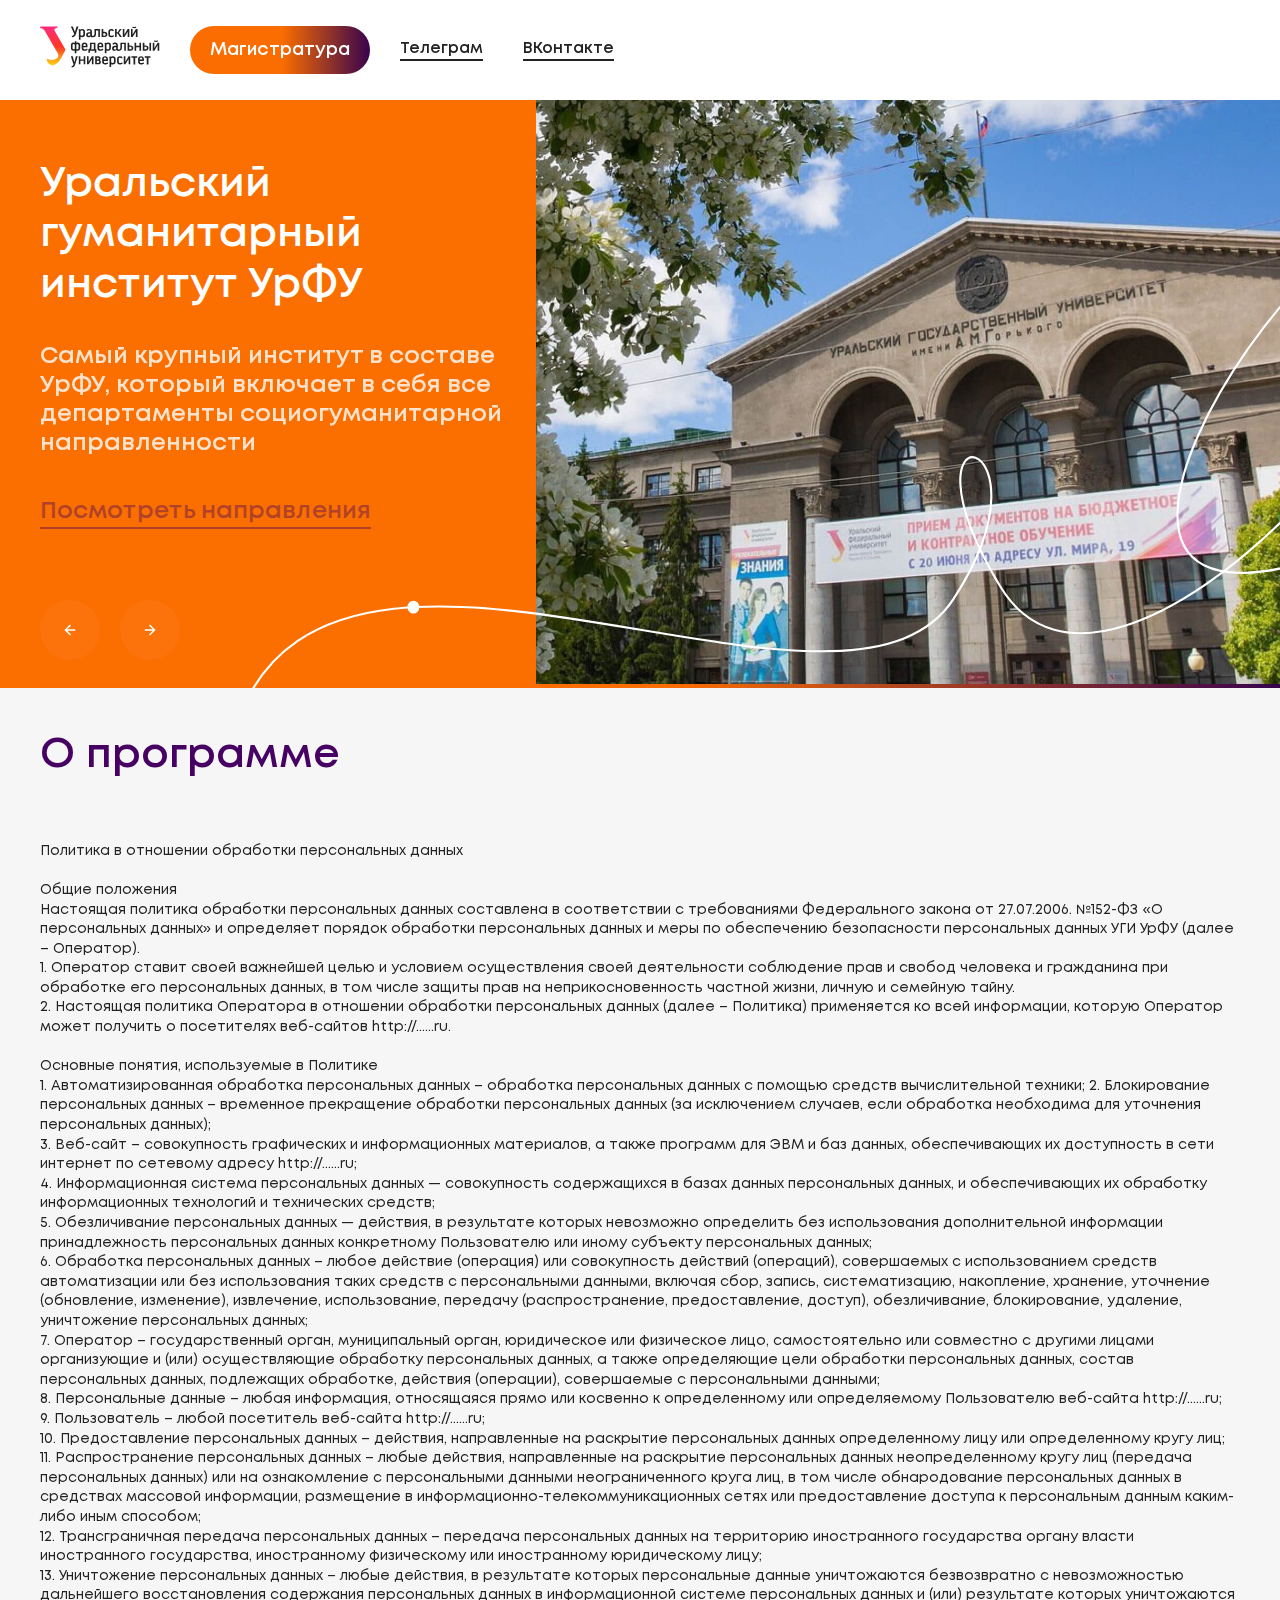
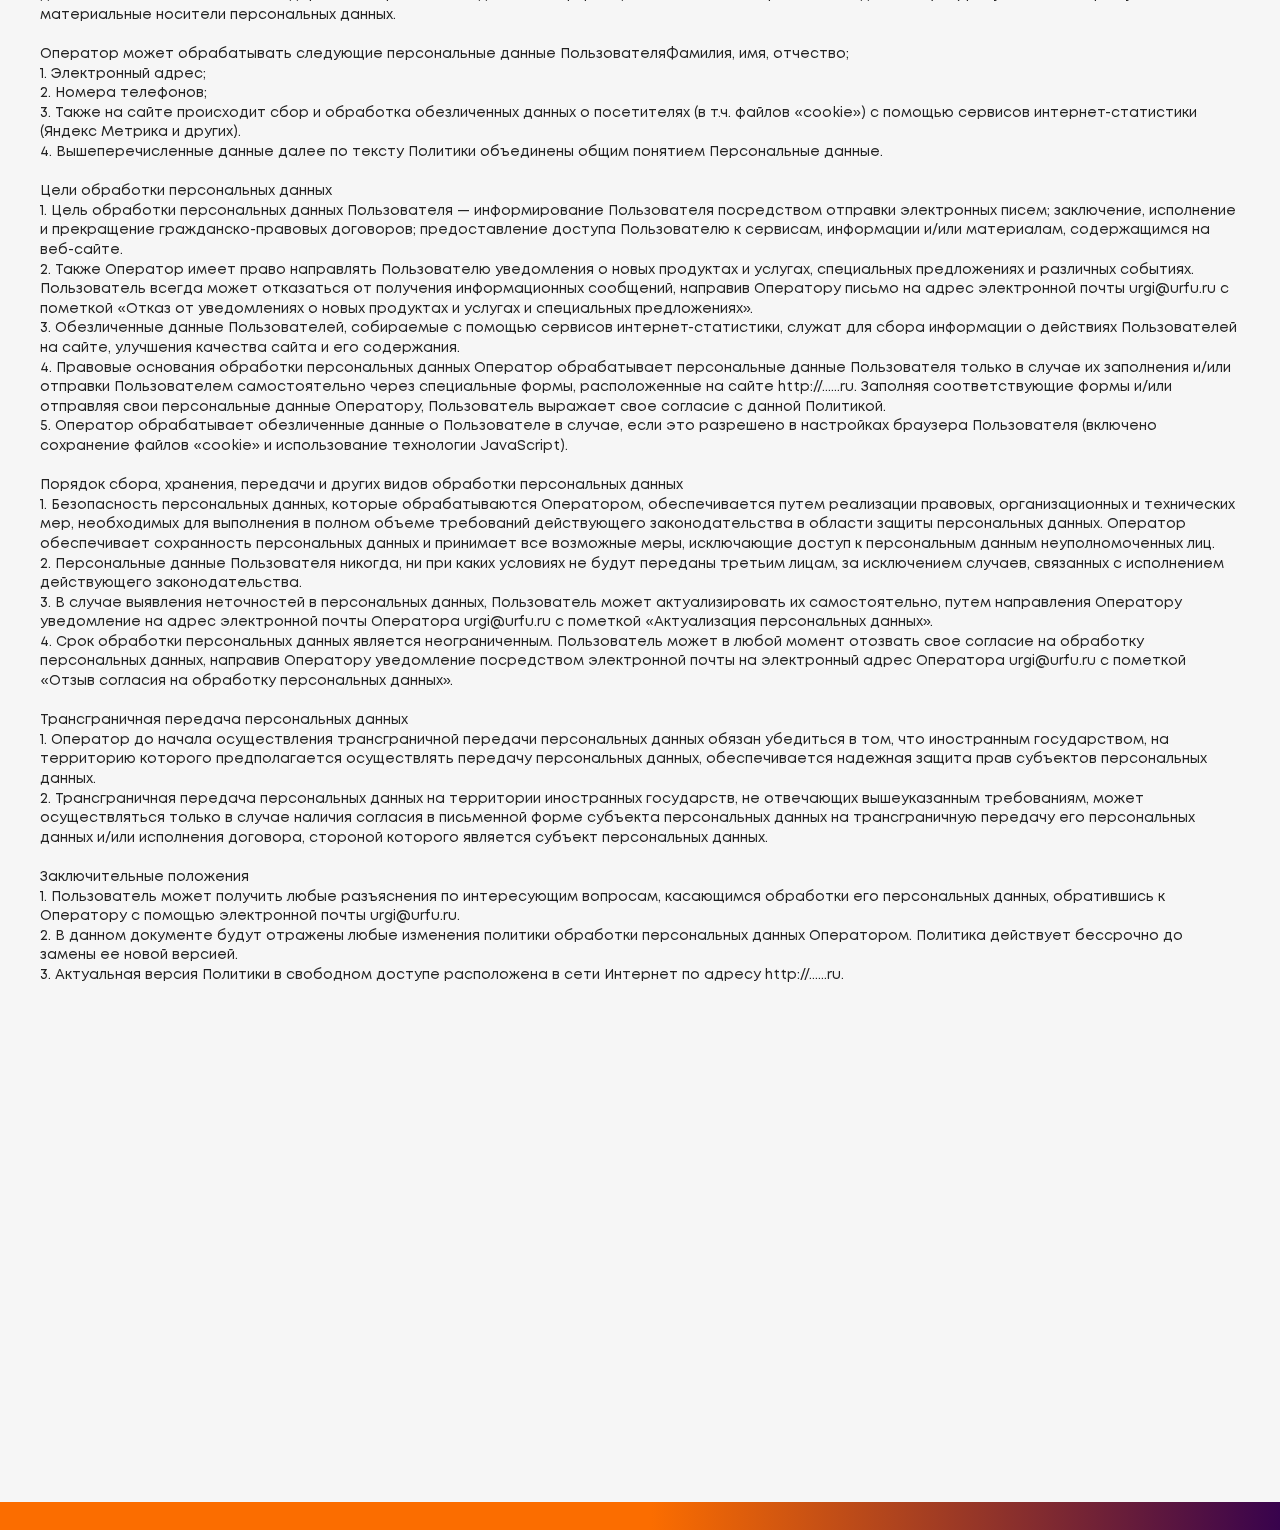
==== commit e7d7fc70: "fix: Improvements 22.07" ====
--- a/privacy-policy.html
+++ b/privacy-policy.html
@@ -5,6 +5,7 @@
 	<meta charset="UTF-8">
 	<meta http-equiv="X-UA-Compatible" content="IE=edge">
 	<meta name="viewport" content="width=device-width, initial-scale=1.0">
+	<link type="image/x-icon" href="img/favicon.ico" rel="shortcut icon">
 	<title>Уральский гуманитарный институт УрФУ</title>
 	<!-- styles -->
 	<link rel="stylesheet" href="css/vendor.min.css">
@@ -26,13 +27,13 @@
 					<a href="index.html" class="logotype header__logotype">
 						<img src="img/logotype.svg" alt="Уральский федеральный университет">
 					</a>
-					<a href="#" class="header__btn btn btn--md btn--gradient">Магистратура</a>
+					<a href="#directions" class="header__btn btn btn--md btn--gradient">Магистратура</a>
 					<ul class="c-socials header__socials">
 						<li class="c-socials__item">
-							<a href="#" class="c-socials__link">Телеграм</a>
+							<a href="https://telegram.me/ugi_urfu" class="c-socials__link" target="_blank">Телеграм</a>
 						</li>
 						<li class="c-socials__item">
-							<a href="#" class="c-socials__link">ВКонтакте</a>
+							<a href="https://vk.com/urfu_ugi" class="c-socials__link" target="_blank">ВКонтакте</a>
 						</li>
 					</ul>
 				</div>
@@ -49,6 +50,7 @@
 						<a href="tel:+78001005044" class="header__link">+7 (800) 100-50-44</a>
 						<span class="header__help">контакт-центр УрФУ <br>(звонок бесплатный)</span>
 					</div>
+					<a href="#" class="header__btn btn btn--md btn--gradient modal-btn" data-id="submit-application">Оставить заявку</a>
 				</div>
 			</div>
 		</div>
@@ -261,10 +263,10 @@
 					</div>
 					<ul class="c-socials c-socials--accent footer__socials" data-aos="fade-left">
 						<li class="c-socials__item">
-							<a href="#" class="c-socials__link">ВКонтакте</a>
+							<a href="https://vk.com/urfu_ugi" class="c-socials__link" target="_blank">ВКонтакте</a>
 						</li>
 						<li class="c-socials__item">
-							<a href="#" class="c-socials__link">Телеграм</a>
+							<a href="https://telegram.me/ugi_urfu" class="c-socials__link" target="_blank">Телеграм</a>
 						</li>
 					</ul>
 				</div>
@@ -292,17 +294,14 @@
 					<input type="hidden" name="form_subject" value="Заявка с сайта urgi.urfu.ru" />
 					<!-- end of hidden required fields -->
 					<div class="modal-form__inner">
-						<input type="text" class="input input--sm input--grey modal-form__input" name="Имя" placeholder="Имя" required>
-						<input type="text" class="input input--sm input--grey modal-form__input" name="Фамилия" placeholder="Фамилия" required>
+						<input type="text" class="input input--sm input--grey modal-form__input" name="Имя" placeholder="Имя*" required>
+						<input type="tel" class="input input--sm input--grey modal-form__input" name="Телефон" placeholder="+7*" data-inputmask="'mask': '+7 (999) 999-99-99'" required>
 					</div>
 					<div class="modal-form__inner">
-						<input type="email" class="input input--sm input--grey modal-form__input" name="E-mail" placeholder="E-mail">
+						<input type="email" class="input input--sm input--grey modal-form__input" name="E-mail" placeholder="E-mail*" required>
 					</div>
 					<div class="modal-form__inner">
-						<input type="tel" class="input input--sm input--grey modal-form__input" name="Телефон" placeholder="+7" data-inputmask="'mask': '+7 (999) 999-99-99'" required>
-					</div>
-					<div class="modal-form__inner">
-						<input type="text" class="input input--sm input--grey modal-form__input" name="Вопрос" placeholder="Задать вопрос" required>
+						<input type="text" class="input input--sm input--grey modal-form__input" name="Вопрос" placeholder="Задать вопрос">
 					</div>
 					<div class="modal-form__bottom">
 						<label for="modal-checkbox" class="square-checkbox square-checkbox--primary modal-form__checkbox">
@@ -379,7 +378,7 @@
 							</div>
 						</div>
 						<div class="directions-info__bottom">
-							<a href="#" class="directions-info__btn btn btn--sm">Оставить заявку</a>
+							<a href="#" class="directions-info__btn btn btn--sm modal-btn" data-id="submit-application">Оставить заявку</a>
 							<a href="#" class="directions-info__more info-modal__more" data-id="direction-01-1">Подробнее</a>
 						</div>
 					</div>
@@ -393,6 +392,9 @@
 							<li class="program-tabs__item program-tabs__item--active">
 								<button class="program-tabs__tab">Очная</button>
 							</li>
+							<li class="program-tabs__item">
+								<button class="program-tabs__tab">Заочная</button>
+							</li>
 						</ul>
 					</div>
 					<div class="info-modal__group">
@@ -403,17 +405,24 @@
 								<li class="info-modal__item">Цена не указана</li>
 							</ul>
 						</div>
+						<div class="program-tabs__wrapper">
+							<ul class="info-modal__list">
+								<li class="info-modal__item">23 Бюджетных мест</li>
+								<li class="info-modal__item">8 Контрактных мест</li>
+								<li class="info-modal__item">Цена не указана</li>
+							</ul>
+						</div>
 					</div>
 				</div>
 				<div class="direction">
 					<div class="direction__wrapper direction__wrapper--flex">
 						<div class="direction__block">
 							<picture class="direction__img">
-								<img src="img/user-image.png" alt="Image">
+								<img src="img/user-image-01.jpg" alt="Image">
 							</picture>
-							<span class="direction__name">Антипин Алексей Александрович</span>
+							<span class="direction__name">Иванова Юлия Павловна</span>
 							<span class="direction__value">Руководитель программы</span>
-							<a href="mailto:a.a.antipin@urfu.ru" class="direction__value">a.a.antipin@urfu.ru</a>
+							<a href="mailto:j.p.ivanova@urfu.ru" class="direction__value">j.p.ivanova@urfu.ru</a>
 						</div>
 						<div class="direction__block">
 							<div class="direction__group">
@@ -436,7 +445,7 @@
 								<span class="direction__help">Форма и срок обучения:</span>
 								<span class="direction__value">Очная: 2 года</span>
 							</div>
-							<a href="#" class="direction__btn btn btn--sm">Оставить заявку</a>
+							<a href="#" class="direction__btn btn btn--sm modal-btn" data-id="submit-application">Оставить заявку</a>
 						</div>
 					</div>
 					<div class="direction__wrapper">
@@ -445,10 +454,10 @@
 								<h2 class="c-accordeon__trigger" style="pointer-events: auto;">О программе</h2>
 								<div class="c-accordeon__wrapper" style="display: block;">
 									<div class="content direction__content">
-										<p>Строительство – локомотив любой экономики во все времена. Работа в этой отрасли требует глубоких специальных знаний.</p>
-										<p>Наши выпускники несут ответственность за весь жизненный цикл зданий и сооружений гражданского и промышленного назначения на всех его этапах: от градостроительного замысла, проектирования, строительства, эффективной эксплуатации, ремонта и реконструкции до сноса и ответственной утилизации. Эта инженерная и одновременно творческая профессия требует комплексного подхода, но, в тоже время, продуманных и обоснованных решений. Полученные знания обеспечат динамичный карьерный рост, горизонт которого зависит только от Вас!</p>
-										<p>Программу реализуют профессионалы с большим практическим опытом работы в строительстве</p>
-										<p>Программа «Промышленное и гражданское строительство» – одна их немногих программ в УрФУ, в которой студент за время обучения имеет методическую возможность составить заявку на свое техническое решение и получить патент на изобретение!</p>
+										<p>
+											Цель программы – подготовка магистров (с присвоением степени «Магистр востоковедения»),
+											владеющих одним из восточных языков (арабским, турецким, китайским, японским или корейским);
+										</p>
 									</div>
 								</div>
 							</div>
@@ -458,13 +467,19 @@
 						<h3 class="direction__heading">Варианты трудоустройства</h3>
 						<ul class="direction__list">
 							<li class="direction__item">
-								<span class="direction__elem">Инженер по обследованию зданий и сооружений</span>
-							</li>
-							<li class="direction__item">
-								<span class="direction__elem">Инженер-проектировщик</span>
-							</li>
-							<li class="direction__item">
-								<span class="direction__elem">Инженер-технолог</span>
+								<span class="direction__elem">Переводчик</span>
+							</li>
+							<li class="direction__item">
+								<span class="direction__elem">Преподаватель иностранных языков</span>
+							</li>
+							<li class="direction__item">
+								<span class="direction__elem">Преподаватель российских и зарубежных университетов</span>
+							</li>
+							<li class="direction__item">
+								<span class="direction__elem">Специалист международного отдела</span>
+							</li>
+							<li class="direction__item">
+								<span class="direction__elem">Специалист по внешнеэкономической деятельности</span>
 							</li>
 						</ul>
 					</div>
@@ -472,25 +487,10 @@
 						<h3 class="direction__heading">Проекты и наука</h3>
 						<ul class="direction__list direction__list--double">
 							<li class="direction__item">
-								<span class="direction__elem">Диагностическая система</span>
-							</li>
-							<li class="direction__item">
-								<span class="direction__elem">Конструкция несъемной опалубки</span>
-							</li>
-							<li class="direction__item">
-								<span class="direction__elem">Контроль температуры твердеющего бетона</span>
-							</li>
-							<li class="direction__item">
-								<span class="direction__elem">Мониторинг снеговых отложений на покрытиях зданий</span>
-							</li>
-							<li class="direction__item">
-								<span class="direction__elem">Монтаж сборных конструкций</span>
-							</li>
-							<li class="direction__item">
-								<span class="direction__elem">Новый конструктивный элемент</span>
-							</li>
-							<li class="direction__item">
-								<span class="direction__elem">Программа ПОДИГС, 1.0</span>
+								<span class="direction__elem">Уральская ассоциация молодых ближневосточников при УрФУ им. Б. Н. Ельцина</span>
+							</li>
+							<li class="direction__item">
+								<span class="direction__elem">Клуб разговорного арабского языка</span>
 							</li>
 						</ul>
 					</div>
@@ -498,13 +498,7 @@
 						<div class="direction__block c-accordeon">
 							<div class="c-accordeon__item is--open">
 								<h2 class="c-accordeon__trigger" style="pointer-events: auto;">Отзывы</h2>
-								<div class="c-accordeon__wrapper" style="display: block;">
-									<div class="content direction__content">
-										<p>Обучение в магистратуре значительно отличается от обучения на бакалавриате. На бакалавриате студенты изучают базовые навыки по выбранному ими направлению, магистратура же позволяет углубить и расширить знания, полученные ранее. А также магистратура является начальным этапом для тех, кто хотел бы в дальнейшем связать свою жизнь с наукой и продолжить своё обучение на третьей ступени образования в аспирантуре.</p>
-										<p>Я поступила в магистратуру по направлению «Организационно-технологические и экономические решения в строительстве» (сейчас программа называется «Промышленное и гражданское строительство») в 2018 году, сразу после окончания обучения на бакалавриате и могу сказать, что данное направление будет полезно для тех, кто ранее получил образование по строительной специальности. А тем студентам, кто со строительством до этого не сталкивался, необходимо будет дополнительное изучение базовых технических знаний, для более успешной сдачи экзаменов по профильным предметам.</p>
-										<p>Из всех предметов мне бы хотелось выделить два: «Информационные технологии в строительстве» и «Разработка новых организационных и технологических решений». Я на собственном примере в этом убедилась, так как в данный момент моя работа заключается в совершенствовании, автоматизации и развитии применяемых технических решений, с использованием BIM-инструментов, которые как раз-таки были освоены мной в процессе прохождения курса «Информационные технологии в строительстве» Второй предмет, который мне также хотелось бы отметить, – «Разработка новых организационных и технологических решений». Данный курс позволяет понять, как наука и прикладные задачи могут взаимодействовать между собой. В ходе обучения на курсе студенты начинают искать нестандартные решения на поставленные задачи, независимо от того несут они прикладной или научный характер. Для меня этот курс также был полезен в ходе научной деятельности, в момент формулирования и написания заявки для получения патента на изобретение.</p>
-									</div>
-								</div>
+								<div class="c-accordeon__wrapper" style="display: block;"></div>
 							</div>
 						</div>
 					</div>
@@ -598,7 +592,7 @@
 							</div>
 						</div>
 						<div class="directions-info__bottom">
-							<a href="#" class="directions-info__btn btn btn--sm">Оставить заявку</a>
+							<a href="#" class="directions-info__btn btn btn--sm modal-btn" data-id="submit-application">Оставить заявку</a>
 							<a href="#" class="directions-info__more info-modal__more" data-id="direction-02-1">Подробнее</a>
 						</div>
 					</div>
@@ -631,7 +625,7 @@
 							</div>
 						</div>
 						<div class="directions-info__bottom">
-							<a href="#" class="directions-info__btn btn btn--sm">Оставить заявку</a>
+							<a href="#" class="directions-info__btn btn btn--sm modal-btn" data-id="submit-application">Оставить заявку</a>
 							<a href="#" class="directions-info__more info-modal__more" data-id="direction-02-2">Подробнее</a>
 						</div>
 					</div>
@@ -664,7 +658,7 @@
 							</div>
 						</div>
 						<div class="directions-info__bottom">
-							<a href="#" class="directions-info__btn btn btn--sm">Оставить заявку</a>
+							<a href="#" class="directions-info__btn btn btn--sm modal-btn" data-id="submit-application">Оставить заявку</a>
 							<a href="#" class="directions-info__more info-modal__more" data-id="direction-02-3">Подробнее</a>
 						</div>
 					</div>
@@ -697,14 +691,14 @@
 							</div>
 						</div>
 						<div class="directions-info__bottom">
-							<a href="#" class="directions-info__btn btn btn--sm">Оставить заявку</a>
+							<a href="#" class="directions-info__btn btn btn--sm modal-btn" data-id="submit-application">Оставить заявку</a>
 							<a href="#" class="directions-info__more info-modal__more" data-id="direction-02-4">Подробнее</a>
 						</div>
 					</div>
 					<div class="directions-info__item">
 						<div class="directions-info__body">
 							<div class="directions-info__group">
-								<span class="directions-info__status">Очная</span>
+								<span class="directions-info__status">Заочная</span>
 								<p class="directions-info__name">Международная профессиональная коммуникация в евразийском контексте</p>
 							</div>
 							<div class="directions-info__group">
@@ -730,7 +724,7 @@
 							</div>
 						</div>
 						<div class="directions-info__bottom">
-							<a href="#" class="directions-info__btn btn btn--sm">Оставить заявку</a>
+							<a href="#" class="directions-info__btn btn btn--sm modal-btn" data-id="submit-application">Оставить заявку</a>
 							<a href="#" class="directions-info__more info-modal__more" data-id="direction-02-5">Подробнее</a>
 						</div>
 					</div>
@@ -745,7 +739,7 @@
 								<button class="program-tabs__tab">Очная</button>
 							</li>
 							<li class="program-tabs__item">
-								<button class="program-tabs__tab">Заочная</button>
+								<button class="program-tabs__tab">Очная</button>
 							</li>
 						</ul>
 					</div>
@@ -759,8 +753,8 @@
 						</div>
 						<div class="program-tabs__wrapper">
 							<ul class="info-modal__list">
-								<li class="info-modal__item">4 Бюджетных мест</li>
-								<li class="info-modal__item">12 Контрактных мест</li>
+								<li class="info-modal__item">8 Бюджетных мест</li>
+								<li class="info-modal__item">8 Контрактных мест</li>
 								<li class="info-modal__item">Цена не указана</li>
 							</ul>
 						</div>
@@ -770,11 +764,11 @@
 					<div class="direction__wrapper direction__wrapper--flex">
 						<div class="direction__block">
 							<picture class="direction__img">
-								<img src="img/user-image.png" alt="Image">
+								<img src="img/user-image-02.jpg" alt="Image">
 							</picture>
-							<span class="direction__name">Антипин Алексей Александрович</span>
+							<span class="direction__name">Томберг Ольга Витальевна</span>
 							<span class="direction__value">Руководитель программы</span>
-							<a href="mailto:a.a.antipin@urfu.ru" class="direction__value">a.a.antipin@urfu.ru</a>
+							<a href="mailto:o.v.tomberg@urfu.ru" class="direction__value">o.v.tomberg@urfu.ru</a>
 						</div>
 						<div class="direction__block">
 							<div class="direction__group">
@@ -783,7 +777,7 @@
 							</div>
 							<div class="direction__group">
 								<span class="direction__help">Направление подготовки:</span>
-								<span class="direction__value">58.04.01 Востоковедение и африканистика</span>
+								<span class="direction__value">45.04.02 Лингвистика</span>
 							</div>
 							<div class="direction__group">
 								<span class="direction__help">Институт:</span>
@@ -797,7 +791,7 @@
 								<span class="direction__help">Форма и срок обучения:</span>
 								<span class="direction__value">Очная: 2 года</span>
 							</div>
-							<a href="#" class="direction__btn btn btn--sm">Оставить заявку</a>
+							<a href="#" class="direction__btn btn btn--sm modal-btn" data-id="submit-application">Оставить заявку</a>
 						</div>
 					</div>
 					<div class="direction__wrapper">
@@ -806,10 +800,7 @@
 								<h2 class="c-accordeon__trigger" style="pointer-events: auto;">О программе</h2>
 								<div class="c-accordeon__wrapper" style="display: block;">
 									<div class="content direction__content">
-										<p>Строительство – локомотив любой экономики во все времена. Работа в этой отрасли требует глубоких специальных знаний.</p>
-										<p>Наши выпускники несут ответственность за весь жизненный цикл зданий и сооружений гражданского и промышленного назначения на всех его этапах: от градостроительного замысла, проектирования, строительства, эффективной эксплуатации, ремонта и реконструкции до сноса и ответственной утилизации. Эта инженерная и одновременно творческая профессия требует комплексного подхода, но, в тоже время, продуманных и обоснованных решений. Полученные знания обеспечат динамичный карьерный рост, горизонт которого зависит только от Вас!</p>
-										<p>Программу реализуют профессионалы с большим практическим опытом работы в строительстве</p>
-										<p>Программа «Промышленное и гражданское строительство» – одна их немногих программ в УрФУ, в которой студент за время обучения имеет методическую возможность составить заявку на свое техническое решение и получить патент на изобретение!</p>
+										<p>Программа ориентирована на подготовку специалистов в сфере иностранных языков, перевода и сопровождения деятельности в области международного сотрудничества и внешнеэкономических процессов. В век развития цифровых технологий они характеризуются множеством средств коммуникации и как следствие - разнообразием контактирующих языков и культур. Лингвисты, профессионально владеющие несколькими иностранными языками, способны обеспечить эффективность международных и межкультурных контактов в социальной, экономической, культурной, политической сферах. Такие специалисты впечатляют своей универсальностью и востребованы в любом профессиональном сообществе. </p>
 									</div>
 								</div>
 							</div>
@@ -819,39 +810,45 @@
 						<h3 class="direction__heading">Варианты трудоустройства</h3>
 						<ul class="direction__list">
 							<li class="direction__item">
-								<span class="direction__elem">Инженер по обследованию зданий и сооружений</span>
-							</li>
-							<li class="direction__item">
-								<span class="direction__elem">Инженер-проектировщик</span>
-							</li>
-							<li class="direction__item">
-								<span class="direction__elem">Инженер-технолог</span>
-							</li>
-						</ul>
-					</div>
-					<div class="direction__wrapper">
-						<h3 class="direction__heading">Проекты и наука</h3>
+								<span class="direction__elem">координаторы на различных мероприятиях с иностранным участием: выставки, конференции, спортивные состязания, деловые встречи</span>
+							</li>
+							<li class="direction__item">
+								<span class="direction__elem">переводчики, руководители бюро переводов</span>
+							</li>
+							<li class="direction__item">
+								<span class="direction__elem">преподаватели иностранных языков</span>
+							</li>
+							<li class="direction__item">
+								<span class="direction__elem">сотрудники отдела внешнеэкономической деятельности</span>
+							</li>
+							<li class="direction__item">
+								<span class="direction__elem">специалисты в области международного туризма и туристического бизнеса</span>
+							</li>
+						</ul>
+					</div>
+					<div class="direction__wrapper">
+						<h3 class="direction__heading">Направления исследований и примерные темы для диссертаций</h3>
 						<ul class="direction__list direction__list--double">
 							<li class="direction__item">
-								<span class="direction__elem">Диагностическая система</span>
-							</li>
-							<li class="direction__item">
-								<span class="direction__elem">Конструкция несъемной опалубки</span>
-							</li>
-							<li class="direction__item">
-								<span class="direction__elem">Контроль температуры твердеющего бетона</span>
-							</li>
-							<li class="direction__item">
-								<span class="direction__elem">Мониторинг снеговых отложений на покрытиях зданий</span>
-							</li>
-							<li class="direction__item">
-								<span class="direction__elem">Монтаж сборных конструкций</span>
-							</li>
-							<li class="direction__item">
-								<span class="direction__elem">Новый конструктивный элемент</span>
-							</li>
-							<li class="direction__item">
-								<span class="direction__elem">Программа ПОДИГС, 1.0</span>
+								<span class="direction__elem">Различные виды и аспекты пеервода</span>
+							</li>
+							<li class="direction__item">
+								<span class="direction__elem">Актуальные вопросы профессиональной иноязычной коммуникации</span>
+							</li>
+							<li class="direction__item">
+								<span class="direction__elem">Актуальные проблемы межкультурной коммуникации</span>
+							</li>
+							<li class="direction__item">
+								<span class="direction__elem">Когнитивная лингвистика</span>
+							</li>
+							<li class="direction__item">
+								<span class="direction__elem">Лингвокультурология</span>
+							</li>
+							<li class="direction__item">
+								<span class="direction__elem">Корпусная лингвистика</span>
+							</li>
+							<li class="direction__item">
+								<span class="direction__elem">Лингводидактика</span>
 							</li>
 						</ul>
 					</div>
@@ -859,13 +856,7 @@
 						<div class="direction__block c-accordeon">
 							<div class="c-accordeon__item is--open">
 								<h2 class="c-accordeon__trigger" style="pointer-events: auto;">Отзывы</h2>
-								<div class="c-accordeon__wrapper" style="display: block;">
-									<div class="content direction__content">
-										<p>Обучение в магистратуре значительно отличается от обучения на бакалавриате. На бакалавриате студенты изучают базовые навыки по выбранному ими направлению, магистратура же позволяет углубить и расширить знания, полученные ранее. А также магистратура является начальным этапом для тех, кто хотел бы в дальнейшем связать свою жизнь с наукой и продолжить своё обучение на третьей ступени образования в аспирантуре.</p>
-										<p>Я поступила в магистратуру по направлению «Организационно-технологические и экономические решения в строительстве» (сейчас программа называется «Промышленное и гражданское строительство») в 2018 году, сразу после окончания обучения на бакалавриате и могу сказать, что данное направление будет полезно для тех, кто ранее получил образование по строительной специальности. А тем студентам, кто со строительством до этого не сталкивался, необходимо будет дополнительное изучение базовых технических знаний, для более успешной сдачи экзаменов по профильным предметам.</p>
-										<p>Из всех предметов мне бы хотелось выделить два: «Информационные технологии в строительстве» и «Разработка новых организационных и технологических решений». Я на собственном примере в этом убедилась, так как в данный момент моя работа заключается в совершенствовании, автоматизации и развитии применяемых технических решений, с использованием BIM-инструментов, которые как раз-таки были освоены мной в процессе прохождения курса «Информационные технологии в строительстве» Второй предмет, который мне также хотелось бы отметить, – «Разработка новых организационных и технологических решений». Данный курс позволяет понять, как наука и прикладные задачи могут взаимодействовать между собой. В ходе обучения на курсе студенты начинают искать нестандартные решения на поставленные задачи, независимо от того несут они прикладной или научный характер. Для меня этот курс также был полезен в ходе научной деятельности, в момент формулирования и написания заявки для получения патента на изобретение.</p>
-									</div>
-								</div>
+								<div class="c-accordeon__wrapper" style="display: block;"></div>
 							</div>
 						</div>
 					</div>
@@ -919,9 +910,6 @@
 							<li class="program-tabs__item program-tabs__item--active">
 								<button class="program-tabs__tab">Очная</button>
 							</li>
-							<li class="program-tabs__item">
-								<button class="program-tabs__tab">Заочная</button>
-							</li>
 						</ul>
 					</div>
 					<div class="info-modal__group">
@@ -932,24 +920,17 @@
 								<li class="info-modal__item">Цена не указана</li>
 							</ul>
 						</div>
-						<div class="program-tabs__wrapper">
-							<ul class="info-modal__list">
-								<li class="info-modal__item">4 Бюджетных мест</li>
-								<li class="info-modal__item">12 Контрактных мест</li>
-								<li class="info-modal__item">Цена не указана</li>
-							</ul>
-						</div>
 					</div>
 				</div>
 				<div class="direction">
 					<div class="direction__wrapper direction__wrapper--flex">
 						<div class="direction__block">
 							<picture class="direction__img">
-								<img src="img/user-image.png" alt="Image">
+								<img src="img/user-image-02.jpg" alt="Image">
 							</picture>
-							<span class="direction__name">Антипин Алексей Александрович</span>
+							<span class="direction__name">Томберг Ольга Витальевна</span>
 							<span class="direction__value">Руководитель программы</span>
-							<a href="mailto:a.a.antipin@urfu.ru" class="direction__value">a.a.antipin@urfu.ru</a>
+							<a href="mailto:o.v.tomberg@urfu.ru" class="direction__value">o.v.tomberg@urfu.ru</a>
 						</div>
 						<div class="direction__block">
 							<div class="direction__group">
@@ -958,7 +939,7 @@
 							</div>
 							<div class="direction__group">
 								<span class="direction__help">Направление подготовки:</span>
-								<span class="direction__value">58.04.01 Востоковедение и африканистика</span>
+								<span class="direction__value">45.04.02 Лингвистика</span>
 							</div>
 							<div class="direction__group">
 								<span class="direction__help">Институт:</span>
@@ -972,7 +953,7 @@
 								<span class="direction__help">Форма и срок обучения:</span>
 								<span class="direction__value">Очная: 2 года</span>
 							</div>
-							<a href="#" class="direction__btn btn btn--sm">Оставить заявку</a>
+							<a href="#" class="direction__btn btn btn--sm modal-btn" data-id="submit-application">Оставить заявку</a>
 						</div>
 					</div>
 					<div class="direction__wrapper">
@@ -981,10 +962,7 @@
 								<h2 class="c-accordeon__trigger" style="pointer-events: auto;">О программе</h2>
 								<div class="c-accordeon__wrapper" style="display: block;">
 									<div class="content direction__content">
-										<p>Строительство – локомотив любой экономики во все времена. Работа в этой отрасли требует глубоких специальных знаний.</p>
-										<p>Наши выпускники несут ответственность за весь жизненный цикл зданий и сооружений гражданского и промышленного назначения на всех его этапах: от градостроительного замысла, проектирования, строительства, эффективной эксплуатации, ремонта и реконструкции до сноса и ответственной утилизации. Эта инженерная и одновременно творческая профессия требует комплексного подхода, но, в тоже время, продуманных и обоснованных решений. Полученные знания обеспечат динамичный карьерный рост, горизонт которого зависит только от Вас!</p>
-										<p>Программу реализуют профессионалы с большим практическим опытом работы в строительстве</p>
-										<p>Программа «Промышленное и гражданское строительство» – одна их немногих программ в УрФУ, в которой студент за время обучения имеет методическую возможность составить заявку на свое техническое решение и получить патент на изобретение!</p>
+										<p>Программа является востребованной в Уральском регионе. На территории РФ подготовку специалистов этого профиля осуществляют МГУ, Высшая Школа перевода (Москва) и Санкт-Петербургский государственный университет. Для обучения приглашаются переводчики-практики. В рамках реализации программы разработан интегративный курс педагогики и психологии; преподаватели иностранного языка получают возможность специализироваться в переводе. Также в рамках даной программы изучается специфика и методы преподавания межкультурной коммуникации. Программа предоставляет возможность расширить сферу приложения лингвистических знаний и в дальнейшем заниматься преподаванием перевода и межкультурной коммуникации.</p>
 									</div>
 								</div>
 							</div>
@@ -994,39 +972,16 @@
 						<h3 class="direction__heading">Варианты трудоустройства</h3>
 						<ul class="direction__list">
 							<li class="direction__item">
-								<span class="direction__elem">Инженер по обследованию зданий и сооружений</span>
-							</li>
-							<li class="direction__item">
-								<span class="direction__elem">Инженер-проектировщик</span>
-							</li>
-							<li class="direction__item">
-								<span class="direction__elem">Инженер-технолог</span>
-							</li>
-						</ul>
-					</div>
-					<div class="direction__wrapper">
-						<h3 class="direction__heading">Проекты и наука</h3>
-						<ul class="direction__list direction__list--double">
-							<li class="direction__item">
-								<span class="direction__elem">Диагностическая система</span>
-							</li>
-							<li class="direction__item">
-								<span class="direction__elem">Конструкция несъемной опалубки</span>
-							</li>
-							<li class="direction__item">
-								<span class="direction__elem">Контроль температуры твердеющего бетона</span>
-							</li>
-							<li class="direction__item">
-								<span class="direction__elem">Мониторинг снеговых отложений на покрытиях зданий</span>
-							</li>
-							<li class="direction__item">
-								<span class="direction__elem">Монтаж сборных конструкций</span>
-							</li>
-							<li class="direction__item">
-								<span class="direction__elem">Новый конструктивный элемент</span>
-							</li>
-							<li class="direction__item">
-								<span class="direction__elem">Программа ПОДИГС, 1.0</span>
+								<span class="direction__elem">в образовательных учреждениях: преподавателями, методистами, коучами; в издательствах</span>
+							</li>
+							<li class="direction__item">
+								<span class="direction__elem">организаторами экскурсионного сопровождения гостей и делегаций, гидами-переводчиками</span>
+							</li>
+							<li class="direction__item">
+								<span class="direction__elem">переводчиками, аналитиками, референтами; руководителями и модераторами межкультурных проектов; в профессиональных командах при выполнении международных заказов; специалистами по сопровождению бизнес-проектов; бизнес-коммуникаторами</span>
+							</li>
+							<li class="direction__item">
+								<span class="direction__elem">разработчиками иноязычного контента, копирайтерами, методистами</span>
 							</li>
 						</ul>
 					</div>
@@ -1034,13 +989,7 @@
 						<div class="direction__block c-accordeon">
 							<div class="c-accordeon__item is--open">
 								<h2 class="c-accordeon__trigger" style="pointer-events: auto;">Отзывы</h2>
-								<div class="c-accordeon__wrapper" style="display: block;">
-									<div class="content direction__content">
-										<p>Обучение в магистратуре значительно отличается от обучения на бакалавриате. На бакалавриате студенты изучают базовые навыки по выбранному ими направлению, магистратура же позволяет углубить и расширить знания, полученные ранее. А также магистратура является начальным этапом для тех, кто хотел бы в дальнейшем связать свою жизнь с наукой и продолжить своё обучение на третьей ступени образования в аспирантуре.</p>
-										<p>Я поступила в магистратуру по направлению «Организационно-технологические и экономические решения в строительстве» (сейчас программа называется «Промышленное и гражданское строительство») в 2018 году, сразу после окончания обучения на бакалавриате и могу сказать, что данное направление будет полезно для тех, кто ранее получил образование по строительной специальности. А тем студентам, кто со строительством до этого не сталкивался, необходимо будет дополнительное изучение базовых технических знаний, для более успешной сдачи экзаменов по профильным предметам.</p>
-										<p>Из всех предметов мне бы хотелось выделить два: «Информационные технологии в строительстве» и «Разработка новых организационных и технологических решений». Я на собственном примере в этом убедилась, так как в данный момент моя работа заключается в совершенствовании, автоматизации и развитии применяемых технических решений, с использованием BIM-инструментов, которые как раз-таки были освоены мной в процессе прохождения курса «Информационные технологии в строительстве» Второй предмет, который мне также хотелось бы отметить, – «Разработка новых организационных и технологических решений». Данный курс позволяет понять, как наука и прикладные задачи могут взаимодействовать между собой. В ходе обучения на курсе студенты начинают искать нестандартные решения на поставленные задачи, независимо от того несут они прикладной или научный характер. Для меня этот курс также был полезен в ходе научной деятельности, в момент формулирования и написания заявки для получения патента на изобретение.</p>
-									</div>
-								</div>
+								<div class="c-accordeon__wrapper" style="display: block;"></div>
 							</div>
 						</div>
 					</div>
@@ -1094,9 +1043,6 @@
 							<li class="program-tabs__item program-tabs__item--active">
 								<button class="program-tabs__tab">Очная</button>
 							</li>
-							<li class="program-tabs__item">
-								<button class="program-tabs__tab">Заочная</button>
-							</li>
 						</ul>
 					</div>
 					<div class="info-modal__group">
@@ -1107,24 +1053,17 @@
 								<li class="info-modal__item">Цена не указана</li>
 							</ul>
 						</div>
-						<div class="program-tabs__wrapper">
-							<ul class="info-modal__list">
-								<li class="info-modal__item">4 Бюджетных мест</li>
-								<li class="info-modal__item">12 Контрактных мест</li>
-								<li class="info-modal__item">Цена не указана</li>
-							</ul>
-						</div>
 					</div>
 				</div>
 				<div class="direction">
 					<div class="direction__wrapper direction__wrapper--flex">
 						<div class="direction__block">
 							<picture class="direction__img">
-								<img src="img/user-image.png" alt="Image">
+								<img src="img/user-image-02.jpg" alt="Image">
 							</picture>
-							<span class="direction__name">Антипин Алексей Александрович</span>
+							<span class="direction__name">Томберг Ольга Витальевна</span>
 							<span class="direction__value">Руководитель программы</span>
-							<a href="mailto:a.a.antipin@urfu.ru" class="direction__value">a.a.antipin@urfu.ru</a>
+							<a href="mailto:o.v.tomberg@urfu.ru" class="direction__value">o.v.tomberg@urfu.ru</a>
 						</div>
 						<div class="direction__block">
 							<div class="direction__group">
@@ -1133,7 +1072,7 @@
 							</div>
 							<div class="direction__group">
 								<span class="direction__help">Направление подготовки:</span>
-								<span class="direction__value">58.04.01 Востоковедение и африканистика</span>
+								<span class="direction__value">45.04.02 Лингвистика</span>
 							</div>
 							<div class="direction__group">
 								<span class="direction__help">Институт:</span>
@@ -1147,7 +1086,7 @@
 								<span class="direction__help">Форма и срок обучения:</span>
 								<span class="direction__value">Очная: 2 года</span>
 							</div>
-							<a href="#" class="direction__btn btn btn--sm">Оставить заявку</a>
+							<a href="#" class="direction__btn btn btn--sm modal-btn" data-id="submit-application">Оставить заявку</a>
 						</div>
 					</div>
 					<div class="direction__wrapper">
@@ -1156,10 +1095,11 @@
 								<h2 class="c-accordeon__trigger" style="pointer-events: auto;">О программе</h2>
 								<div class="c-accordeon__wrapper" style="display: block;">
 									<div class="content direction__content">
-										<p>Строительство – локомотив любой экономики во все времена. Работа в этой отрасли требует глубоких специальных знаний.</p>
-										<p>Наши выпускники несут ответственность за весь жизненный цикл зданий и сооружений гражданского и промышленного назначения на всех его этапах: от градостроительного замысла, проектирования, строительства, эффективной эксплуатации, ремонта и реконструкции до сноса и ответственной утилизации. Эта инженерная и одновременно творческая профессия требует комплексного подхода, но, в тоже время, продуманных и обоснованных решений. Полученные знания обеспечат динамичный карьерный рост, горизонт которого зависит только от Вас!</p>
-										<p>Программу реализуют профессионалы с большим практическим опытом работы в строительстве</p>
-										<p>Программа «Промышленное и гражданское строительство» – одна их немногих программ в УрФУ, в которой студент за время обучения имеет методическую возможность составить заявку на свое техническое решение и получить патент на изобретение!</p>
+										<p>
+											Данная программа нацелена на углубленное изучение теоретических и практических вопросов, связанных с осуществлением переводческой деятельности в различных сферах и направлениях: экономической, политической, социальной, литературной.
+											<br><br>
+											Программа предоставляет возможность познакомиться с различными видами перевода: письменным, устным последовательным и устным синхронным, а также отработать необходимые для каждого вида перевода навыки и умения. В связи с этим уделяется значительное внимание инновационным подходам в переводе: компьютерным системам, новейшим информационным платформам и переводческим программам.
+										</p>
 									</div>
 								</div>
 							</div>
@@ -1169,39 +1109,16 @@
 						<h3 class="direction__heading">Варианты трудоустройства</h3>
 						<ul class="direction__list">
 							<li class="direction__item">
-								<span class="direction__elem">Инженер по обследованию зданий и сооружений</span>
-							</li>
-							<li class="direction__item">
-								<span class="direction__elem">Инженер-проектировщик</span>
-							</li>
-							<li class="direction__item">
-								<span class="direction__elem">Инженер-технолог</span>
-							</li>
-						</ul>
-					</div>
-					<div class="direction__wrapper">
-						<h3 class="direction__heading">Проекты и наука</h3>
-						<ul class="direction__list direction__list--double">
-							<li class="direction__item">
-								<span class="direction__elem">Диагностическая система</span>
-							</li>
-							<li class="direction__item">
-								<span class="direction__elem">Конструкция несъемной опалубки</span>
-							</li>
-							<li class="direction__item">
-								<span class="direction__elem">Контроль температуры твердеющего бетона</span>
-							</li>
-							<li class="direction__item">
-								<span class="direction__elem">Мониторинг снеговых отложений на покрытиях зданий</span>
-							</li>
-							<li class="direction__item">
-								<span class="direction__elem">Монтаж сборных конструкций</span>
-							</li>
-							<li class="direction__item">
-								<span class="direction__elem">Новый конструктивный элемент</span>
-							</li>
-							<li class="direction__item">
-								<span class="direction__elem">Программа ПОДИГС, 1.0</span>
+								<span class="direction__elem">Гиды-переводчики и организаторы экскурсионного сопровождения иностранных гостей и делегаций</span>
+							</li>
+							<li class="direction__item">
+								<span class="direction__elem">Преподаватели иностранных языков, перевода и межкультурной коммуникации</span>
+							</li>
+							<li class="direction__item">
+								<span class="direction__elem">Руководители и модераторы крупных интернациональных проектов</span>
+							</li>
+							<li class="direction__item">
+								<span class="direction__elem">Устные и письменные переводчики, аналитики, референты</span>
 							</li>
 						</ul>
 					</div>
@@ -1209,13 +1126,7 @@
 						<div class="direction__block c-accordeon">
 							<div class="c-accordeon__item is--open">
 								<h2 class="c-accordeon__trigger" style="pointer-events: auto;">Отзывы</h2>
-								<div class="c-accordeon__wrapper" style="display: block;">
-									<div class="content direction__content">
-										<p>Обучение в магистратуре значительно отличается от обучения на бакалавриате. На бакалавриате студенты изучают базовые навыки по выбранному ими направлению, магистратура же позволяет углубить и расширить знания, полученные ранее. А также магистратура является начальным этапом для тех, кто хотел бы в дальнейшем связать свою жизнь с наукой и продолжить своё обучение на третьей ступени образования в аспирантуре.</p>
-										<p>Я поступила в магистратуру по направлению «Организационно-технологические и экономические решения в строительстве» (сейчас программа называется «Промышленное и гражданское строительство») в 2018 году, сразу после окончания обучения на бакалавриате и могу сказать, что данное направление будет полезно для тех, кто ранее получил образование по строительной специальности. А тем студентам, кто со строительством до этого не сталкивался, необходимо будет дополнительное изучение базовых технических знаний, для более успешной сдачи экзаменов по профильным предметам.</p>
-										<p>Из всех предметов мне бы хотелось выделить два: «Информационные технологии в строительстве» и «Разработка новых организационных и технологических решений». Я на собственном примере в этом убедилась, так как в данный момент моя работа заключается в совершенствовании, автоматизации и развитии применяемых технических решений, с использованием BIM-инструментов, которые как раз-таки были освоены мной в процессе прохождения курса «Информационные технологии в строительстве» Второй предмет, который мне также хотелось бы отметить, – «Разработка новых организационных и технологических решений». Данный курс позволяет понять, как наука и прикладные задачи могут взаимодействовать между собой. В ходе обучения на курсе студенты начинают искать нестандартные решения на поставленные задачи, независимо от того несут они прикладной или научный характер. Для меня этот курс также был полезен в ходе научной деятельности, в момент формулирования и написания заявки для получения патента на изобретение.</p>
-									</div>
-								</div>
+								<div class="c-accordeon__wrapper" style="display: block;"></div>
 							</div>
 						</div>
 					</div>
@@ -1269,9 +1180,6 @@
 							<li class="program-tabs__item program-tabs__item--active">
 								<button class="program-tabs__tab">Очная</button>
 							</li>
-							<li class="program-tabs__item">
-								<button class="program-tabs__tab">Заочная</button>
-							</li>
 						</ul>
 					</div>
 					<div class="info-modal__group">
@@ -1282,24 +1190,17 @@
 								<li class="info-modal__item">Цена не указана</li>
 							</ul>
 						</div>
-						<div class="program-tabs__wrapper">
-							<ul class="info-modal__list">
-								<li class="info-modal__item">4 Бюджетных мест</li>
-								<li class="info-modal__item">12 Контрактных мест</li>
-								<li class="info-modal__item">Цена не указана</li>
-							</ul>
-						</div>
 					</div>
 				</div>
 				<div class="direction">
 					<div class="direction__wrapper direction__wrapper--flex">
 						<div class="direction__block">
 							<picture class="direction__img">
-								<img src="img/user-image.png" alt="Image">
+								<img src="img/user-image-02.jpg" alt="Image">
 							</picture>
-							<span class="direction__name">Антипин Алексей Александрович</span>
+							<span class="direction__name">Томберг Ольга Витальевна</span>
 							<span class="direction__value">Руководитель программы</span>
-							<a href="mailto:a.a.antipin@urfu.ru" class="direction__value">a.a.antipin@urfu.ru</a>
+							<a href="mailto:o.v.tomberg@urfu.ru" class="direction__value">o.v.tomberg@urfu.ru</a>
 						</div>
 						<div class="direction__block">
 							<div class="direction__group">
@@ -1308,7 +1209,7 @@
 							</div>
 							<div class="direction__group">
 								<span class="direction__help">Направление подготовки:</span>
-								<span class="direction__value">58.04.01 Востоковедение и африканистика</span>
+								<span class="direction__value">45.04.02 Лингвистика</span>
 							</div>
 							<div class="direction__group">
 								<span class="direction__help">Институт:</span>
@@ -1322,7 +1223,7 @@
 								<span class="direction__help">Форма и срок обучения:</span>
 								<span class="direction__value">Очная: 2 года</span>
 							</div>
-							<a href="#" class="direction__btn btn btn--sm">Оставить заявку</a>
+							<a href="#" class="direction__btn btn btn--sm modal-btn" data-id="submit-application">Оставить заявку</a>
 						</div>
 					</div>
 					<div class="direction__wrapper">
@@ -1331,10 +1232,7 @@
 								<h2 class="c-accordeon__trigger" style="pointer-events: auto;">О программе</h2>
 								<div class="c-accordeon__wrapper" style="display: block;">
 									<div class="content direction__content">
-										<p>Строительство – локомотив любой экономики во все времена. Работа в этой отрасли требует глубоких специальных знаний.</p>
-										<p>Наши выпускники несут ответственность за весь жизненный цикл зданий и сооружений гражданского и промышленного назначения на всех его этапах: от градостроительного замысла, проектирования, строительства, эффективной эксплуатации, ремонта и реконструкции до сноса и ответственной утилизации. Эта инженерная и одновременно творческая профессия требует комплексного подхода, но, в тоже время, продуманных и обоснованных решений. Полученные знания обеспечат динамичный карьерный рост, горизонт которого зависит только от Вас!</p>
-										<p>Программу реализуют профессионалы с большим практическим опытом работы в строительстве</p>
-										<p>Программа «Промышленное и гражданское строительство» – одна их немногих программ в УрФУ, в которой студент за время обучения имеет методическую возможность составить заявку на свое техническое решение и получить патент на изобретение!</p>
+										<p><b>Уникальность</b> программы заключается в отсутствии подобных магистерских программ, объединяющих аспекты перевода, межкультурной коммуникации и когнитивной лингвистики, в Уральском регионе. В настоящее время имеется острая необходимость в кадрах высокой квалификации, обладающих знаниями нескольких иностранных языков, владеющих методами осуществления эффективной коммуникации между представителями разных культур, способных переводить устные и письменные тексты различных стилей и жанров, организовывать лингвистическую поддержку международных конференций, симпозиумов, форумов с использованием нескольких рабочих языков.</p>
 									</div>
 								</div>
 							</div>
@@ -1344,39 +1242,28 @@
 						<h3 class="direction__heading">Варианты трудоустройства</h3>
 						<ul class="direction__list">
 							<li class="direction__item">
-								<span class="direction__elem">Инженер по обследованию зданий и сооружений</span>
-							</li>
-							<li class="direction__item">
-								<span class="direction__elem">Инженер-проектировщик</span>
-							</li>
-							<li class="direction__item">
-								<span class="direction__elem">Инженер-технолог</span>
-							</li>
-						</ul>
-					</div>
-					<div class="direction__wrapper">
-						<h3 class="direction__heading">Проекты и наука</h3>
-						<ul class="direction__list direction__list--double">
-							<li class="direction__item">
-								<span class="direction__elem">Диагностическая система</span>
-							</li>
-							<li class="direction__item">
-								<span class="direction__elem">Конструкция несъемной опалубки</span>
-							</li>
-							<li class="direction__item">
-								<span class="direction__elem">Контроль температуры твердеющего бетона</span>
-							</li>
-							<li class="direction__item">
-								<span class="direction__elem">Мониторинг снеговых отложений на покрытиях зданий</span>
-							</li>
-							<li class="direction__item">
-								<span class="direction__elem">Монтаж сборных конструкций</span>
-							</li>
-							<li class="direction__item">
-								<span class="direction__elem">Новый конструктивный элемент</span>
-							</li>
-							<li class="direction__item">
-								<span class="direction__elem">Программа ПОДИГС, 1.0</span>
+								<span class="direction__elem">Координаторы документооборота на русском и иностранном языках на предприятиях разного типа</span>
+							</li>
+							<li class="direction__item">
+								<span class="direction__elem">Координаторы переговоров, конференций и других меж- культурных мероприятий общественной жизни в бытовой, деловой и научной сферах, обеспечивая лингвистическую поддержку в любой области знания</span>
+							</li>
+							<li class="direction__item">
+								<span class="direction__elem">Лингвисты-исследователи и преподаватели высшей школы в области теории перевода, межкультурной коммуникации, когнитивной и психолингвистической аналитики коммуникативной деятельности</span>
+							</li>
+							<li class="direction__item">
+								<span class="direction__elem">Организаторы международной деятельности компаний, имеющие навыки применения тактик разрешения конфликтных ситуаций в сфере межкультурной коммуникации</span>
+							</li>
+							<li class="direction__item">
+								<span class="direction__elem">Организаторы международной деятельности фирм</span>
+							</li>
+							<li class="direction__item">
+								<span class="direction__elem">Переводчики, владеющие несколькими видами устного и комбинированного перевода</span>
+							</li>
+							<li class="direction__item">
+								<span class="direction__elem">Профессионалы в области преподавания иностранных языков</span>
+							</li>
+							<li class="direction__item">
+								<span class="direction__elem">Специалисты российских и международных учреждений, деятельность которых связана с созданием эффективных текстов, анализом и обработкой текстовой информации</span>
 							</li>
 						</ul>
 					</div>
@@ -1384,13 +1271,7 @@
 						<div class="direction__block c-accordeon">
 							<div class="c-accordeon__item is--open">
 								<h2 class="c-accordeon__trigger" style="pointer-events: auto;">Отзывы</h2>
-								<div class="c-accordeon__wrapper" style="display: block;">
-									<div class="content direction__content">
-										<p>Обучение в магистратуре значительно отличается от обучения на бакалавриате. На бакалавриате студенты изучают базовые навыки по выбранному ими направлению, магистратура же позволяет углубить и расширить знания, полученные ранее. А также магистратура является начальным этапом для тех, кто хотел бы в дальнейшем связать свою жизнь с наукой и продолжить своё обучение на третьей ступени образования в аспирантуре.</p>
-										<p>Я поступила в магистратуру по направлению «Организационно-технологические и экономические решения в строительстве» (сейчас программа называется «Промышленное и гражданское строительство») в 2018 году, сразу после окончания обучения на бакалавриате и могу сказать, что данное направление будет полезно для тех, кто ранее получил образование по строительной специальности. А тем студентам, кто со строительством до этого не сталкивался, необходимо будет дополнительное изучение базовых технических знаний, для более успешной сдачи экзаменов по профильным предметам.</p>
-										<p>Из всех предметов мне бы хотелось выделить два: «Информационные технологии в строительстве» и «Разработка новых организационных и технологических решений». Я на собственном примере в этом убедилась, так как в данный момент моя работа заключается в совершенствовании, автоматизации и развитии применяемых технических решений, с использованием BIM-инструментов, которые как раз-таки были освоены мной в процессе прохождения курса «Информационные технологии в строительстве» Второй предмет, который мне также хотелось бы отметить, – «Разработка новых организационных и технологических решений». Данный курс позволяет понять, как наука и прикладные задачи могут взаимодействовать между собой. В ходе обучения на курсе студенты начинают искать нестандартные решения на поставленные задачи, независимо от того несут они прикладной или научный характер. Для меня этот курс также был полезен в ходе научной деятельности, в момент формулирования и написания заявки для получения патента на изобретение.</p>
-									</div>
-								</div>
+								<div class="c-accordeon__wrapper" style="display: block;"></div>
 							</div>
 						</div>
 					</div>
@@ -1442,9 +1323,6 @@
 						<h3 class="info-modal__title">Международная профессиональная коммуникация в евразийском контексте</h3>
 						<ul class="program-tabs__list">
 							<li class="program-tabs__item program-tabs__item--active">
-								<button class="program-tabs__tab">Очная</button>
-							</li>
-							<li class="program-tabs__item">
 								<button class="program-tabs__tab">Заочная</button>
 							</li>
 						</ul>
@@ -1457,24 +1335,17 @@
 								<li class="info-modal__item">Цена не указана</li>
 							</ul>
 						</div>
-						<div class="program-tabs__wrapper">
-							<ul class="info-modal__list">
-								<li class="info-modal__item">4 Бюджетных мест</li>
-								<li class="info-modal__item">12 Контрактных мест</li>
-								<li class="info-modal__item">Цена не указана</li>
-							</ul>
-						</div>
 					</div>
 				</div>
 				<div class="direction">
 					<div class="direction__wrapper direction__wrapper--flex">
 						<div class="direction__block">
 							<picture class="direction__img">
-								<img src="img/user-image.png" alt="Image">
+								<img src="img/user-image-02.jpg" alt="Image">
 							</picture>
-							<span class="direction__name">Антипин Алексей Александрович</span>
+							<span class="direction__name">Томберг Ольга Витальевна</span>
 							<span class="direction__value">Руководитель программы</span>
-							<a href="mailto:a.a.antipin@urfu.ru" class="direction__value">a.a.antipin@urfu.ru</a>
+							<a href="mailto:o.v.tomberg@urfu.ru" class="direction__value">o.v.tomberg@urfu.ru</a>
 						</div>
 						<div class="direction__block">
 							<div class="direction__group">
@@ -1483,7 +1354,7 @@
 							</div>
 							<div class="direction__group">
 								<span class="direction__help">Направление подготовки:</span>
-								<span class="direction__value">58.04.01 Востоковедение и африканистика</span>
+								<span class="direction__value">45.04.02 Лингвистика</span>
 							</div>
 							<div class="direction__group">
 								<span class="direction__help">Институт:</span>
@@ -1497,7 +1368,7 @@
 								<span class="direction__help">Форма и срок обучения:</span>
 								<span class="direction__value">Очная: 2 года</span>
 							</div>
-							<a href="#" class="direction__btn btn btn--sm">Оставить заявку</a>
+							<a href="#" class="direction__btn btn btn--sm modal-btn" data-id="submit-application">Оставить заявку</a>
 						</div>
 					</div>
 					<div class="direction__wrapper">
@@ -1506,10 +1377,13 @@
 								<h2 class="c-accordeon__trigger" style="pointer-events: auto;">О программе</h2>
 								<div class="c-accordeon__wrapper" style="display: block;">
 									<div class="content direction__content">
-										<p>Строительство – локомотив любой экономики во все времена. Работа в этой отрасли требует глубоких специальных знаний.</p>
-										<p>Наши выпускники несут ответственность за весь жизненный цикл зданий и сооружений гражданского и промышленного назначения на всех его этапах: от градостроительного замысла, проектирования, строительства, эффективной эксплуатации, ремонта и реконструкции до сноса и ответственной утилизации. Эта инженерная и одновременно творческая профессия требует комплексного подхода, но, в тоже время, продуманных и обоснованных решений. Полученные знания обеспечат динамичный карьерный рост, горизонт которого зависит только от Вас!</p>
-										<p>Программу реализуют профессионалы с большим практическим опытом работы в строительстве</p>
-										<p>Программа «Промышленное и гражданское строительство» – одна их немногих программ в УрФУ, в которой студент за время обучения имеет методическую возможность составить заявку на свое техническое решение и получить патент на изобретение!</p>
+										<p>
+											<b>Миссией данной программы</b> является подготовка международных специалистов – лингвистов для приоритетных сфер Севера, Арктики, Урала и стратегических макрорегионов Евразии.
+											<br><br>
+											Программа нацелена на подготовку высококвалифицированных кадров, способных к эффективной международной профессионально-практической деятельности, активному участию в международной профессиональной коммуникации в регионах Евразии и Арктики. Предпосылкой создания данной программы является отклик на потребности работодателей в квалифицированных специалистах – лингвистах для взаимодействия в профессиональных сферах евразийских регионов.
+											<br><br>
+											В результате освоения данной программы выпускники приобретают компетенции в области иностранных языков (английский и китайский языки), лингвистики (с целью пользоваться разработанными в лингвистике методами обработки, хранения и накопления информации); коммуникации (с целью осуществления эффективного профессионального взаимодействия); перевода (с целью осуществления свободного межъязыкового и межкультурного профессионального общения).
+										</p>
 									</div>
 								</div>
 							</div>
@@ -1519,39 +1393,16 @@
 						<h3 class="direction__heading">Варианты трудоустройства</h3>
 						<ul class="direction__list">
 							<li class="direction__item">
-								<span class="direction__elem">Инженер по обследованию зданий и сооружений</span>
-							</li>
-							<li class="direction__item">
-								<span class="direction__elem">Инженер-проектировщик</span>
-							</li>
-							<li class="direction__item">
-								<span class="direction__elem">Инженер-технолог</span>
-							</li>
-						</ul>
-					</div>
-					<div class="direction__wrapper">
-						<h3 class="direction__heading">Проекты и наука</h3>
-						<ul class="direction__list direction__list--double">
-							<li class="direction__item">
-								<span class="direction__elem">Диагностическая система</span>
-							</li>
-							<li class="direction__item">
-								<span class="direction__elem">Конструкция несъемной опалубки</span>
-							</li>
-							<li class="direction__item">
-								<span class="direction__elem">Контроль температуры твердеющего бетона</span>
-							</li>
-							<li class="direction__item">
-								<span class="direction__elem">Мониторинг снеговых отложений на покрытиях зданий</span>
-							</li>
-							<li class="direction__item">
-								<span class="direction__elem">Монтаж сборных конструкций</span>
-							</li>
-							<li class="direction__item">
-								<span class="direction__elem">Новый конструктивный элемент</span>
-							</li>
-							<li class="direction__item">
-								<span class="direction__elem">Программа ПОДИГС, 1.0</span>
+								<span class="direction__elem">координация документооборота на русском и иностранном языках на предприятиях разного типа</span>
+							</li>
+							<li class="direction__item">
+								<span class="direction__elem">перевод и сопровождение бизнес-проектов, бизнес-коммуникация</span>
+							</li>
+							<li class="direction__item">
+								<span class="direction__elem">преподавание иностранных языков и перевода в образовательных организациях разного уровня; проведение семинаров, круглых столов, тренингов на иностранных языках</span>
+							</li>
+							<li class="direction__item">
+								<span class="direction__elem">руководство и модерирование международными проектами в профессиональных командах</span>
 							</li>
 						</ul>
 					</div>
@@ -1559,13 +1410,7 @@
 						<div class="direction__block c-accordeon">
 							<div class="c-accordeon__item is--open">
 								<h2 class="c-accordeon__trigger" style="pointer-events: auto;">Отзывы</h2>
-								<div class="c-accordeon__wrapper" style="display: block;">
-									<div class="content direction__content">
-										<p>Обучение в магистратуре значительно отличается от обучения на бакалавриате. На бакалавриате студенты изучают базовые навыки по выбранному ими направлению, магистратура же позволяет углубить и расширить знания, полученные ранее. А также магистратура является начальным этапом для тех, кто хотел бы в дальнейшем связать свою жизнь с наукой и продолжить своё обучение на третьей ступени образования в аспирантуре.</p>
-										<p>Я поступила в магистратуру по направлению «Организационно-технологические и экономические решения в строительстве» (сейчас программа называется «Промышленное и гражданское строительство») в 2018 году, сразу после окончания обучения на бакалавриате и могу сказать, что данное направление будет полезно для тех, кто ранее получил образование по строительной специальности. А тем студентам, кто со строительством до этого не сталкивался, необходимо будет дополнительное изучение базовых технических знаний, для более успешной сдачи экзаменов по профильным предметам.</p>
-										<p>Из всех предметов мне бы хотелось выделить два: «Информационные технологии в строительстве» и «Разработка новых организационных и технологических решений». Я на собственном примере в этом убедилась, так как в данный момент моя работа заключается в совершенствовании, автоматизации и развитии применяемых технических решений, с использованием BIM-инструментов, которые как раз-таки были освоены мной в процессе прохождения курса «Информационные технологии в строительстве» Второй предмет, который мне также хотелось бы отметить, – «Разработка новых организационных и технологических решений». Данный курс позволяет понять, как наука и прикладные задачи могут взаимодействовать между собой. В ходе обучения на курсе студенты начинают искать нестандартные решения на поставленные задачи, независимо от того несут они прикладной или научный характер. Для меня этот курс также был полезен в ходе научной деятельности, в момент формулирования и написания заявки для получения патента на изобретение.</p>
-									</div>
-								</div>
+								<div class="c-accordeon__wrapper" style="display: block;"></div>
 							</div>
 						</div>
 					</div>
@@ -1659,7 +1504,7 @@
 							</div>
 						</div>
 						<div class="directions-info__bottom">
-							<a href="#" class="directions-info__btn btn btn--sm">Оставить заявку</a>
+							<a href="#" class="directions-info__btn btn btn--sm modal-btn" data-id="submit-application">Оставить заявку</a>
 							<a href="#" class="directions-info__more info-modal__more" data-id="direction-03-1">Подробнее</a>
 						</div>
 					</div>
@@ -1692,7 +1537,7 @@
 							</div>
 						</div>
 						<div class="directions-info__bottom">
-							<a href="#" class="directions-info__btn btn btn--sm">Оставить заявку</a>
+							<a href="#" class="directions-info__btn btn btn--sm modal-btn" data-id="submit-application">Оставить заявку</a>
 							<a href="#" class="directions-info__more info-modal__more" data-id="direction-03-2">Подробнее</a>
 						</div>
 					</div>
@@ -1725,7 +1570,7 @@
 							</div>
 						</div>
 						<div class="directions-info__bottom">
-							<a href="#" class="directions-info__btn btn btn--sm">Оставить заявку</a>
+							<a href="#" class="directions-info__btn btn btn--sm modal-btn" data-id="submit-application">Оставить заявку</a>
 							<a href="#" class="directions-info__more info-modal__more" data-id="direction-03-3">Подробнее</a>
 						</div>
 					</div>
@@ -1739,9 +1584,6 @@
 							<li class="program-tabs__item program-tabs__item--active">
 								<button class="program-tabs__tab">Очная</button>
 							</li>
-							<li class="program-tabs__item">
-								<button class="program-tabs__tab">Заочная</button>
-							</li>
 						</ul>
 					</div>
 					<div class="info-modal__group">
@@ -1752,33 +1594,26 @@
 								<li class="info-modal__item">Цена не указана</li>
 							</ul>
 						</div>
-						<div class="program-tabs__wrapper">
-							<ul class="info-modal__list">
-								<li class="info-modal__item">4 Бюджетных мест</li>
-								<li class="info-modal__item">12 Контрактных мест</li>
-								<li class="info-modal__item">Цена не указана</li>
-							</ul>
-						</div>
 					</div>
 				</div>
 				<div class="direction">
 					<div class="direction__wrapper direction__wrapper--flex">
 						<div class="direction__block">
 							<picture class="direction__img">
-								<img src="img/user-image.png" alt="Image">
+								<img src="img/user-image-04.jpg" alt="Image">
 							</picture>
-							<span class="direction__name">Антипин Алексей Александрович</span>
+							<span class="direction__name">Михайленко Екатерина Борисовна</span>
 							<span class="direction__value">Руководитель программы</span>
-							<a href="mailto:a.a.antipin@urfu.ru" class="direction__value">a.a.antipin@urfu.ru</a>
+							<a href="mailto:earslanova@urfu.ru" class="direction__value">earslanova@urfu.ru</a>
 						</div>
 						<div class="direction__block">
 							<div class="direction__group">
 								<span class="direction__help">Язык освоения:</span>
-								<span class="direction__value">Русский язык</span>
+								<span class="direction__value">Русский, частично английский</span>
 							</div>
 							<div class="direction__group">
 								<span class="direction__help">Направление подготовки:</span>
-								<span class="direction__value">58.04.01 Востоковедение и африканистика</span>
+								<span class="direction__value">41.04.05 Международные отношения</span>
 							</div>
 							<div class="direction__group">
 								<span class="direction__help">Институт:</span>
@@ -1792,7 +1627,7 @@
 								<span class="direction__help">Форма и срок обучения:</span>
 								<span class="direction__value">Очная: 2 года</span>
 							</div>
-							<a href="#" class="direction__btn btn btn--sm">Оставить заявку</a>
+							<a href="#" class="direction__btn btn btn--sm modal-btn" data-id="submit-application">Оставить заявку</a>
 						</div>
 					</div>
 					<div class="direction__wrapper">
@@ -1801,10 +1636,19 @@
 								<h2 class="c-accordeon__trigger" style="pointer-events: auto;">О программе</h2>
 								<div class="c-accordeon__wrapper" style="display: block;">
 									<div class="content direction__content">
-										<p>Строительство – локомотив любой экономики во все времена. Работа в этой отрасли требует глубоких специальных знаний.</p>
-										<p>Наши выпускники несут ответственность за весь жизненный цикл зданий и сооружений гражданского и промышленного назначения на всех его этапах: от градостроительного замысла, проектирования, строительства, эффективной эксплуатации, ремонта и реконструкции до сноса и ответственной утилизации. Эта инженерная и одновременно творческая профессия требует комплексного подхода, но, в тоже время, продуманных и обоснованных решений. Полученные знания обеспечат динамичный карьерный рост, горизонт которого зависит только от Вас!</p>
-										<p>Программу реализуют профессионалы с большим практическим опытом работы в строительстве</p>
-										<p>Программа «Промышленное и гражданское строительство» – одна их немногих программ в УрФУ, в которой студент за время обучения имеет методическую возможность составить заявку на свое техническое решение и получить патент на изобретение!</p>
+										<p>Программа «Глобальная и региональная безопасность и урегулирование конфликтов» в рамках направления 41.04.05 Международные отношения</p>
+										<p>Языки обучения: русский и английский (список дисциплин на английском: <a href="https://programs.edu.urfu.ru/ru/10237/pages/moduleinenglish/">https://programs.edu.urfu.ru/ru/10237/pages/moduleinenglish/</a>)</p>
+										<p>Программа направлена на углубленное изучение актуальных вопросов международных отношений и мировой политики, международной безопасности, конфликтов и переговорного процесса, роли ядерного оружия и проблем гуманитарного характера.</p>
+										<p>Схема образовательного процесса - <a href="https://programs.edu.urfu.ru/ru/10237/trajectories/">https://programs.edu.urfu.ru/ru/10237/trajectories/</a></p>
+										<p>Программа реализуется в сотрудничестве с программой ЕС TEMPUS "Human Security (environment, quality of food, public health and society) on Territories Contaminated by Radioactive Agents" 530644-TEMPUS-1-2012-1-ES-TEMPUS-JPCR и с программой Эразмус+ #575043-EPP-1-2016-1-RU-EppJMO-CHAIR (Кафедра Ж. Монне).</p>
+										<p>Выпускник будет подготовлен к тому, чтобы профессионально:</p>
+										<ul>
+											<li>анализировать современные глобальные проблемы;</li>
+											<li>разрабатывать варианты решения вопросов международной безопасности;</li>
+											<li>развивать международные связи и формировать «повестку дня» российских регионов;</li>
+											<li> работать в отделах и департаментах МИД, ВЭД, международных службах.</li>
+										</ul>
+										<p>Соответствие высоким российским и международным стандартам доказывается успешностью обучения наших выпускников в МГИМО и зарубежных вузах, высоким спросом у российских и зарубежных работодателей.</p>
 									</div>
 								</div>
 							</div>
@@ -1814,13 +1658,25 @@
 						<h3 class="direction__heading">Варианты трудоустройства</h3>
 						<ul class="direction__list">
 							<li class="direction__item">
-								<span class="direction__elem">Инженер по обследованию зданий и сооружений</span>
-							</li>
-							<li class="direction__item">
-								<span class="direction__elem">Инженер-проектировщик</span>
-							</li>
-							<li class="direction__item">
-								<span class="direction__elem">Инженер-технолог</span>
+								<span class="direction__elem">Международный обозреватель</span>
+							</li>
+							<li class="direction__item">
+								<span class="direction__elem">Научный работник</span>
+							</li>
+							<li class="direction__item">
+								<span class="direction__elem">Преподаватель российских и зарубежных вузов</span>
+							</li>
+							<li class="direction__item">
+								<span class="direction__elem">Сотрудник международной организации</span>
+							</li>
+							<li class="direction__item">
+								<span class="direction__elem">Специалист в области GR (Government Relations)</span>
+							</li>
+							<li class="direction__item">
+								<span class="direction__elem">Специалист государственной и частной компании, ТНК</span>
+							</li>
+							<li class="direction__item">
+								<span class="direction__elem">Чиновник системы государственной власти и управления</span>
 							</li>
 						</ul>
 					</div>
@@ -1828,25 +1684,13 @@
 						<h3 class="direction__heading">Проекты и наука</h3>
 						<ul class="direction__list direction__list--double">
 							<li class="direction__item">
-								<span class="direction__elem">Диагностическая система</span>
-							</li>
-							<li class="direction__item">
-								<span class="direction__elem">Конструкция несъемной опалубки</span>
-							</li>
-							<li class="direction__item">
-								<span class="direction__elem">Контроль температуры твердеющего бетона</span>
-							</li>
-							<li class="direction__item">
-								<span class="direction__elem">Мониторинг снеговых отложений на покрытиях зданий</span>
-							</li>
-							<li class="direction__item">
-								<span class="direction__elem">Монтаж сборных конструкций</span>
-							</li>
-							<li class="direction__item">
-								<span class="direction__elem">Новый конструктивный элемент</span>
-							</li>
-							<li class="direction__item">
-								<span class="direction__elem">Программа ПОДИГС, 1.0</span>
+								<span class="direction__elem">Екатеринбургская международная модель ООН</span>
+							</li>
+							<li class="direction__item">
+								<span class="direction__elem">Комната 360</span>
+							</li>
+							<li class="direction__item">
+								<span class="direction__elem">Ural Nonproliferation Group</span>
 							</li>
 						</ul>
 					</div>
@@ -1855,10 +1699,34 @@
 							<div class="c-accordeon__item is--open">
 								<h2 class="c-accordeon__trigger" style="pointer-events: auto;">Отзывы</h2>
 								<div class="c-accordeon__wrapper" style="display: block;">
-									<div class="content direction__content">
-										<p>Обучение в магистратуре значительно отличается от обучения на бакалавриате. На бакалавриате студенты изучают базовые навыки по выбранному ими направлению, магистратура же позволяет углубить и расширить знания, полученные ранее. А также магистратура является начальным этапом для тех, кто хотел бы в дальнейшем связать свою жизнь с наукой и продолжить своё обучение на третьей ступени образования в аспирантуре.</p>
-										<p>Я поступила в магистратуру по направлению «Организационно-технологические и экономические решения в строительстве» (сейчас программа называется «Промышленное и гражданское строительство») в 2018 году, сразу после окончания обучения на бакалавриате и могу сказать, что данное направление будет полезно для тех, кто ранее получил образование по строительной специальности. А тем студентам, кто со строительством до этого не сталкивался, необходимо будет дополнительное изучение базовых технических знаний, для более успешной сдачи экзаменов по профильным предметам.</p>
-										<p>Из всех предметов мне бы хотелось выделить два: «Информационные технологии в строительстве» и «Разработка новых организационных и технологических решений». Я на собственном примере в этом убедилась, так как в данный момент моя работа заключается в совершенствовании, автоматизации и развитии применяемых технических решений, с использованием BIM-инструментов, которые как раз-таки были освоены мной в процессе прохождения курса «Информационные технологии в строительстве» Второй предмет, который мне также хотелось бы отметить, – «Разработка новых организационных и технологических решений». Данный курс позволяет понять, как наука и прикладные задачи могут взаимодействовать между собой. В ходе обучения на курсе студенты начинают искать нестандартные решения на поставленные задачи, независимо от того несут они прикладной или научный характер. Для меня этот курс также был полезен в ходе научной деятельности, в момент формулирования и написания заявки для получения патента на изобретение.</p>
+									<div class="c-accordeon__block">
+										<div class="c-review">
+											<picture class="c-review__img">
+												<img src="img/review-img-01.jpg" alt="Image">
+											</picture>
+											<div class="c-review__body">
+												<h3 class="c-review__name">Олеся Садиярова</h3>
+												<span class="c-review__help">Специалист отдела маркетинга авиационного завода Aircraft Industries, a.s., Чешская Республика</span>
+											</div>
+										</div>
+										<div class="content direction__content">
+											<p>Обучение на факультете международных отношений УрФУ – это прекрасная возможность получить фундаментальные знания по международной проблематике, не уезжая с Урала. В ходе учебы вырабатываются навыки критического мышления и аналитического подхода к вопросам международной повестки, оттачивается умение представлять выбранную точку зрения, при этом находясь в состоянии диалога, а зачастую и профессионального спора, формируется способность давать оценку происходящим в мире событиям, видеть их взаимосвязи и прогнозировать развитие ситуации.</p>
+											<p>На базе полученных компетенций вкупе с опытом, который приобретается в ходе производственной практики, участия в различных зарубежных программах стажировок, щедро предоставляемых университетом, а также самых разнообразных мероприятий факультета, где студенты имеют возможность напрямую общаться с ведущими отечественными и зарубежными экспертами-международниками, складывается необходимый багаж знаний и приобретается уверенность в своих собственных силах будущего специалиста, реализация же полученного потенциала уже остается только за самим выпускником.</p>
+											<p>Мое непосредственное знакомство с факультетом произошло во время обучения в магистратуре, куда, в первую очередь, меня привлекло интереснейшее наполнение программы моей будущей специализации – «Глобальная и региональная безопасность и урегулирование конфликтов». С особым теплом вспоминаю то воодушевление, с которым после рабочего дня, в ту пору в Генеральном консульстве Чехии в Екатеринбурге, я бежала на любимые занятия в alma mater. Самые теплые слова благодарности любимым преподавателям, люди факультета – это главная его ценность, абитуриентам желаю одного – дерзайте! Это на самом деле того стоит</p>
+										</div>
+									</div>
+									<div class="c-accordeon__block">
+										<div class="c-review">
+											<div class="c-review__body">
+												<h3 class="c-review__name">Перевалов Алексей Александрович</h3>
+												<span class="c-review__help">фирма "Энвиро Хеми", должность - офис-менеджер, переводчик. Годы учебы в УрФУ на ФМО: 2009-2013 (бакалавриат), 2013-2015 (магистратура).</span>
+											</div>
+										</div>
+										<div class="content direction__content">
+											<p>Направление подготовки выбрал исходя из того, что мне нравится изучать историю, осваивать новые языки и разбираться в хитросплетениях мировой политики. Полагаю, что после учебы на ФМО, у меня стало лучше это получаться. Полученные знания, в частности, знание двух иностранных языков (английского и немецкого) помогли осваивать те сферы профессиональной деятельности, в которых я занят в настоящее время.</p>
+											<p>За время учебы я принял участие в ряде мероприятий, организованных факультетом. В частности, это Модели ООН, проходившие в г. Екатеринбурге на базе УрФУ. Кроме этого, во время обучения в магистратуре прошел ознакомительную практику в Министерстве иностранных дел России, в Департаменте по вопросам новых вызовов и угроз и преддипломную - в Министерстве международных и внешнеэкономических связей Свердловской области.</p>
+											<p>Также во время обучения в магистратуре принял участие в программе студенческого обмена - провел учебный семестр в Университете им.Иоганна Кеплера (г.Линц, Австрия) по программе "Политология". Что больше всего понравилось за время учебы? Да, наверное, вышеуказанные мероприятия, в которых мне удалось принять участие и которые без факультета не реализовались бы.</p>
+										</div>
 									</div>
 								</div>
 							</div>
@@ -1914,9 +1782,6 @@
 							<li class="program-tabs__item program-tabs__item--active">
 								<button class="program-tabs__tab">Очная</button>
 							</li>
-							<li class="program-tabs__item">
-								<button class="program-tabs__tab">Заочная</button>
-							</li>
 						</ul>
 					</div>
 					<div class="info-modal__group">
@@ -1927,24 +1792,17 @@
 								<li class="info-modal__item">Цена не указана</li>
 							</ul>
 						</div>
-						<div class="program-tabs__wrapper">
-							<ul class="info-modal__list">
-								<li class="info-modal__item">4 Бюджетных мест</li>
-								<li class="info-modal__item">12 Контрактных мест</li>
-								<li class="info-modal__item">Цена не указана</li>
-							</ul>
-						</div>
 					</div>
 				</div>
 				<div class="direction">
 					<div class="direction__wrapper direction__wrapper--flex">
 						<div class="direction__block">
 							<picture class="direction__img">
-								<img src="img/user-image.png" alt="Image">
+								<img src="img/user-image-01.jpg" alt="Image">
 							</picture>
-							<span class="direction__name">Антипин Алексей Александрович</span>
+							<span class="direction__name">Иванова Юлия Павловна</span>
 							<span class="direction__value">Руководитель программы</span>
-							<a href="mailto:a.a.antipin@urfu.ru" class="direction__value">a.a.antipin@urfu.ru</a>
+							<a href="mailto:j.p.ivanova@urfu.ru" class="direction__value">j.p.ivanova@urfu.ru</a>
 						</div>
 						<div class="direction__block">
 							<div class="direction__group">
@@ -1953,7 +1811,7 @@
 							</div>
 							<div class="direction__group">
 								<span class="direction__help">Направление подготовки:</span>
-								<span class="direction__value">58.04.01 Востоковедение и африканистика</span>
+								<span class="direction__value">41.04.05 Международные отношения</span>
 							</div>
 							<div class="direction__group">
 								<span class="direction__help">Институт:</span>
@@ -1967,7 +1825,7 @@
 								<span class="direction__help">Форма и срок обучения:</span>
 								<span class="direction__value">Очная: 2 года</span>
 							</div>
-							<a href="#" class="direction__btn btn btn--sm">Оставить заявку</a>
+							<a href="#" class="direction__btn btn btn--sm modal-btn" data-id="submit-application">Оставить заявку</a>
 						</div>
 					</div>
 					<div class="direction__wrapper">
@@ -1976,10 +1834,7 @@
 								<h2 class="c-accordeon__trigger" style="pointer-events: auto;">О программе</h2>
 								<div class="c-accordeon__wrapper" style="display: block;">
 									<div class="content direction__content">
-										<p>Строительство – локомотив любой экономики во все времена. Работа в этой отрасли требует глубоких специальных знаний.</p>
-										<p>Наши выпускники несут ответственность за весь жизненный цикл зданий и сооружений гражданского и промышленного назначения на всех его этапах: от градостроительного замысла, проектирования, строительства, эффективной эксплуатации, ремонта и реконструкции до сноса и ответственной утилизации. Эта инженерная и одновременно творческая профессия требует комплексного подхода, но, в тоже время, продуманных и обоснованных решений. Полученные знания обеспечат динамичный карьерный рост, горизонт которого зависит только от Вас!</p>
-										<p>Программу реализуют профессионалы с большим практическим опытом работы в строительстве</p>
-										<p>Программа «Промышленное и гражданское строительство» – одна их немногих программ в УрФУ, в которой студент за время обучения имеет методическую возможность составить заявку на свое техническое решение и получить патент на изобретение!</p>
+										<p><b>Цель программы</b> – подготовка высокопрофессиональных кадров, обладающих фундаментальными знаниями в области правовых и гуманитарных проблем мировой системы, для работы в сфере межгосударственных отношений, межкультурных и межэтнических отношений.</p>
 									</div>
 								</div>
 							</div>
@@ -1989,13 +1844,31 @@
 						<h3 class="direction__heading">Варианты трудоустройства</h3>
 						<ul class="direction__list">
 							<li class="direction__item">
-								<span class="direction__elem">Инженер по обследованию зданий и сооружений</span>
-							</li>
-							<li class="direction__item">
-								<span class="direction__elem">Инженер-проектировщик</span>
-							</li>
-							<li class="direction__item">
-								<span class="direction__elem">Инженер-технолог</span>
+								<span class="direction__elem">Аналитик и консультант в научно-исследовательских центрах и коммерческих структурах правового профиля</span>
+							</li>
+							<li class="direction__item">
+								<span class="direction__elem">Дипломат</span>
+							</li>
+							<li class="direction__item">
+								<span class="direction__elem">Международный обозреватель</span>
+							</li>
+							<li class="direction__item">
+								<span class="direction__elem">Научно-исследовательский работник</span>
+							</li>
+							<li class="direction__item">
+								<span class="direction__elem">Преподаватель российских и зарубежных вузов</span>
+							</li>
+							<li class="direction__item">
+								<span class="direction__elem">Сотрудник международной организации</span>
+							</li>
+							<li class="direction__item">
+								<span class="direction__elem">Специалист в области GR (Government Relations)</span>
+							</li>
+							<li class="direction__item">
+								<span class="direction__elem">Специалист государственной и частной компании, ТНК</span>
+							</li>
+							<li class="direction__item">
+								<span class="direction__elem">Чиновник системы государственной власти и управления</span>
 							</li>
 						</ul>
 					</div>
@@ -2003,25 +1876,13 @@
 						<h3 class="direction__heading">Проекты и наука</h3>
 						<ul class="direction__list direction__list--double">
 							<li class="direction__item">
-								<span class="direction__elem">Диагностическая система</span>
-							</li>
-							<li class="direction__item">
-								<span class="direction__elem">Конструкция несъемной опалубки</span>
-							</li>
-							<li class="direction__item">
-								<span class="direction__elem">Контроль температуры твердеющего бетона</span>
-							</li>
-							<li class="direction__item">
-								<span class="direction__elem">Мониторинг снеговых отложений на покрытиях зданий</span>
-							</li>
-							<li class="direction__item">
-								<span class="direction__elem">Монтаж сборных конструкций</span>
-							</li>
-							<li class="direction__item">
-								<span class="direction__elem">Новый конструктивный элемент</span>
-							</li>
-							<li class="direction__item">
-								<span class="direction__elem">Программа ПОДИГС, 1.0</span>
+								<span class="direction__elem">Реализованные проекты с Аппаратом Уполномоченного по правам человека в Свердловской области</span>
+							</li>
+							<li class="direction__item">
+								<span class="direction__elem">Встречи с Уполномоченным по правам человека в Свердловской области</span>
+							</li>
+							<li class="direction__item">
+								<span class="direction__elem">Проекты с Аппаратом Уполномоченного по правам человека в Свердловской области</span>
 							</li>
 						</ul>
 					</div>
@@ -2030,10 +1891,37 @@
 							<div class="c-accordeon__item is--open">
 								<h2 class="c-accordeon__trigger" style="pointer-events: auto;">Отзывы</h2>
 								<div class="c-accordeon__wrapper" style="display: block;">
-									<div class="content direction__content">
-										<p>Обучение в магистратуре значительно отличается от обучения на бакалавриате. На бакалавриате студенты изучают базовые навыки по выбранному ими направлению, магистратура же позволяет углубить и расширить знания, полученные ранее. А также магистратура является начальным этапом для тех, кто хотел бы в дальнейшем связать свою жизнь с наукой и продолжить своё обучение на третьей ступени образования в аспирантуре.</p>
-										<p>Я поступила в магистратуру по направлению «Организационно-технологические и экономические решения в строительстве» (сейчас программа называется «Промышленное и гражданское строительство») в 2018 году, сразу после окончания обучения на бакалавриате и могу сказать, что данное направление будет полезно для тех, кто ранее получил образование по строительной специальности. А тем студентам, кто со строительством до этого не сталкивался, необходимо будет дополнительное изучение базовых технических знаний, для более успешной сдачи экзаменов по профильным предметам.</p>
-										<p>Из всех предметов мне бы хотелось выделить два: «Информационные технологии в строительстве» и «Разработка новых организационных и технологических решений». Я на собственном примере в этом убедилась, так как в данный момент моя работа заключается в совершенствовании, автоматизации и развитии применяемых технических решений, с использованием BIM-инструментов, которые как раз-таки были освоены мной в процессе прохождения курса «Информационные технологии в строительстве» Второй предмет, который мне также хотелось бы отметить, – «Разработка новых организационных и технологических решений». Данный курс позволяет понять, как наука и прикладные задачи могут взаимодействовать между собой. В ходе обучения на курсе студенты начинают искать нестандартные решения на поставленные задачи, независимо от того несут они прикладной или научный характер. Для меня этот курс также был полезен в ходе научной деятельности, в момент формулирования и написания заявки для получения патента на изобретение.</p>
+									<div class="c-accordeon__block">
+										<div class="c-review">
+											<picture class="c-review__img">
+												<img src="img/review-img-02.jpeg" alt="Image">
+											</picture>
+											<div class="c-review__body">
+												<h3 class="c-review__name">Васильева Татьяна</h3>
+												<span class="c-review__help">Выпуск 2017 г.</span>
+											</div>
+										</div>
+										<div class="content direction__content">
+											<p>Во-первых, стоит отметить правовую тематику программы. Мне кажется, что это направление в международных отношениях редко встречается в российских ВУЗах, однако оно очень интересное.</p>
+											<p>Во-вторых, уровень подготовки по данному направлению высок. Среди преподавателей программы были и представители Аппарата Уполномоченного по правам человека в Свердловской области. К тому же, Консорциумом были организованы лекции иностранных преподавателей, в том числе и сотрудников структур ООН.</p>
+											<p>Наконец, есть возможность пройти стажировку в одном из ВУЗов Европейского консорциума. Я, например, обучалась две недели в Центре по правам человека при Университете г. Падуя (Италия) и осталась очень довольна поездкой.</p>
+										</div>
+									</div>
+									<div class="c-accordeon__block">
+										<div class="c-review">
+											<picture class="c-review__img">
+												<img src="img/review-img-03.jpg" alt="Image">
+											</picture>
+											<div class="c-review__body">
+												<h3 class="c-review__name">Пьянкова Ксения</h3>
+												<span class="c-review__help">Выпуск 2017 г.</span>
+											</div>
+										</div>
+										<div class="content direction__content">
+											<p>Для меня не стоял выбор программы магистратуры, сразу же по окончании бакалавриата я подала документы только на одну программу - Правовое регулирование международных процессов (сейчас программа называется Гуманитарная дипломатия и международные переговоры)</p>
+											<p>За 2 года обучения я ни разу не пожалела о своём выборе. Половина курсов проходила на английском языке, мы имели возможность общаться с преподавателями из иностранных университетов в рамках Консорциума. Самое большое впечатление на меня произвела стажировка в Испании. Мне посчастливилось посетить 2 курса, которые вели профессора из Испании и США, при этом данные курсы были напрямую связаны с темой моей магистерской диссертацией.</p>
+											<p>Я с уверенностью могу сказать, что выпускники бакалавриата или специалитета не ошибутся, выбрав данную программу.</p>
+										</div>
 									</div>
 								</div>
 							</div>
@@ -2089,9 +1977,6 @@
 							<li class="program-tabs__item program-tabs__item--active">
 								<button class="program-tabs__tab">Очная</button>
 							</li>
-							<li class="program-tabs__item">
-								<button class="program-tabs__tab">Заочная</button>
-							</li>
 						</ul>
 					</div>
 					<div class="info-modal__group">
@@ -2102,24 +1987,17 @@
 								<li class="info-modal__item">Цена не указана</li>
 							</ul>
 						</div>
-						<div class="program-tabs__wrapper">
-							<ul class="info-modal__list">
-								<li class="info-modal__item">4 Бюджетных мест</li>
-								<li class="info-modal__item">12 Контрактных мест</li>
-								<li class="info-modal__item">Цена не указана</li>
-							</ul>
-						</div>
 					</div>
 				</div>
 				<div class="direction">
 					<div class="direction__wrapper direction__wrapper--flex">
 						<div class="direction__block">
 							<picture class="direction__img">
-								<img src="img/user-image.png" alt="Image">
+								<img src="img/user-image-03.jpg" alt="Image">
 							</picture>
-							<span class="direction__name">Антипин Алексей Александрович</span>
+							<span class="direction__name">Михайленко Екатерина Борисовна</span>
 							<span class="direction__value">Руководитель программы</span>
-							<a href="mailto:a.a.antipin@urfu.ru" class="direction__value">a.a.antipin@urfu.ru</a>
+							<a href="mailto:earslanova@urfu.ru" class="direction__value">earslanova@urfu.ru</a>
 						</div>
 						<div class="direction__block">
 							<div class="direction__group">
@@ -2128,7 +2006,7 @@
 							</div>
 							<div class="direction__group">
 								<span class="direction__help">Направление подготовки:</span>
-								<span class="direction__value">58.04.01 Востоковедение и африканистика</span>
+								<span class="direction__value">41.04.05 Международные отношения</span>
 							</div>
 							<div class="direction__group">
 								<span class="direction__help">Институт:</span>
@@ -2142,7 +2020,7 @@
 								<span class="direction__help">Форма и срок обучения:</span>
 								<span class="direction__value">Очная: 2 года</span>
 							</div>
-							<a href="#" class="direction__btn btn btn--sm">Оставить заявку</a>
+							<a href="#" class="direction__btn btn btn--sm modal-btn" data-id="submit-application">Оставить заявку</a>
 						</div>
 					</div>
 					<div class="direction__wrapper">
@@ -2151,10 +2029,23 @@
 								<h2 class="c-accordeon__trigger" style="pointer-events: auto;">О программе</h2>
 								<div class="c-accordeon__wrapper" style="display: block;">
 									<div class="content direction__content">
-										<p>Строительство – локомотив любой экономики во все времена. Работа в этой отрасли требует глубоких специальных знаний.</p>
-										<p>Наши выпускники несут ответственность за весь жизненный цикл зданий и сооружений гражданского и промышленного назначения на всех его этапах: от градостроительного замысла, проектирования, строительства, эффективной эксплуатации, ремонта и реконструкции до сноса и ответственной утилизации. Эта инженерная и одновременно творческая профессия требует комплексного подхода, но, в тоже время, продуманных и обоснованных решений. Полученные знания обеспечат динамичный карьерный рост, горизонт которого зависит только от Вас!</p>
-										<p>Программу реализуют профессионалы с большим практическим опытом работы в строительстве</p>
-										<p>Программа «Промышленное и гражданское строительство» – одна их немногих программ в УрФУ, в которой студент за время обучения имеет методическую возможность составить заявку на свое техническое решение и получить патент на изобретение!</p>
+										<p>
+											Образовательная программа «Дипломатия энергоресурсов»
+											<br><br>
+											Образовательная программа направлена на формирование у магистров компетенций в области международных отношений и на подготовку к работе в различных сферах международно- политического, экономического, научно- технического, информационного, политико¬правового и культурного пространства мира, а также в области дипломатии и внешнеполитической деятельности, международных связей.
+											<br><br>
+											Программа реализуется в рамках соглашения между УрФУ и КазНУ им Аль Фараби. Первый год обучения в УрФУ (Россия), второй - в КазНУ им. Аль Фараби (Казахстан).
+											<br><br>
+											Подготовка магистров ведется на кафедре теории и истории международных отношений УрФУ и кафедре географии, землеустройства и кадастра КазНУ им. Аль Фараби .
+											<br><br>
+											Руководитель с российской стороны - Бурнасов Александр Сергеевич.
+											<br><br>
+											Руководитель с казахстанской стороны - Нюсупова Гульнара Нурмухамедовна.
+											<br><br>
+											Выделены бюджетные места в рамках проектов МФГС и Россотрудничества. Ведется работа по заключению соглашений с университетами стран Центральной Азии и Европы.
+											<br><br>
+											График консультаций ЛЕТО 2022 - <a href="https://programs.edu.urfu.ru/ru/10239/pages/consultation_2022/">https://programs.edu.urfu.ru/ru/10239/pages/consultation_2022/</a>
+										</p>
 									</div>
 								</div>
 							</div>
@@ -2164,39 +2055,31 @@
 						<h3 class="direction__heading">Варианты трудоустройства</h3>
 						<ul class="direction__list">
 							<li class="direction__item">
-								<span class="direction__elem">Инженер по обследованию зданий и сооружений</span>
-							</li>
-							<li class="direction__item">
-								<span class="direction__elem">Инженер-проектировщик</span>
-							</li>
-							<li class="direction__item">
-								<span class="direction__elem">Инженер-технолог</span>
-							</li>
-						</ul>
-					</div>
-					<div class="direction__wrapper">
-						<h3 class="direction__heading">Проекты и наука</h3>
-						<ul class="direction__list direction__list--double">
-							<li class="direction__item">
-								<span class="direction__elem">Диагностическая система</span>
-							</li>
-							<li class="direction__item">
-								<span class="direction__elem">Конструкция несъемной опалубки</span>
-							</li>
-							<li class="direction__item">
-								<span class="direction__elem">Контроль температуры твердеющего бетона</span>
-							</li>
-							<li class="direction__item">
-								<span class="direction__elem">Мониторинг снеговых отложений на покрытиях зданий</span>
-							</li>
-							<li class="direction__item">
-								<span class="direction__elem">Монтаж сборных конструкций</span>
-							</li>
-							<li class="direction__item">
-								<span class="direction__elem">Новый конструктивный элемент</span>
-							</li>
-							<li class="direction__item">
-								<span class="direction__elem">Программа ПОДИГС, 1.0</span>
+								<span class="direction__elem">Аналитик-консультант в научно-исследовательских центрах и коммерческих структурах</span>
+							</li>
+							<li class="direction__item">
+								<span class="direction__elem">Дипломат</span>
+							</li>
+							<li class="direction__item">
+								<span class="direction__elem">Научно-исследовательский работник</span>
+							</li>
+							<li class="direction__item">
+								<span class="direction__elem">Преподаватель в российских и зарубежных университетах</span>
+							</li>
+							<li class="direction__item">
+								<span class="direction__elem">Сотрудник международной организации</span>
+							</li>
+							<li class="direction__item">
+								<span class="direction__elem">Специалист в области GR (Government Relations)</span>
+							</li>
+							<li class="direction__item">
+								<span class="direction__elem">Специалист государственной и частной компании, ТНК</span>
+							</li>
+							<li class="direction__item">
+								<span class="direction__elem">Специалист-консультант по вопросам международной безопасности</span>
+							</li>
+							<li class="direction__item">
+								<span class="direction__elem">Чиновник системы государственной власти и управления</span>
 							</li>
 						</ul>
 					</div>
@@ -2204,13 +2087,7 @@
 						<div class="direction__block c-accordeon">
 							<div class="c-accordeon__item is--open">
 								<h2 class="c-accordeon__trigger" style="pointer-events: auto;">Отзывы</h2>
-								<div class="c-accordeon__wrapper" style="display: block;">
-									<div class="content direction__content">
-										<p>Обучение в магистратуре значительно отличается от обучения на бакалавриате. На бакалавриате студенты изучают базовые навыки по выбранному ими направлению, магистратура же позволяет углубить и расширить знания, полученные ранее. А также магистратура является начальным этапом для тех, кто хотел бы в дальнейшем связать свою жизнь с наукой и продолжить своё обучение на третьей ступени образования в аспирантуре.</p>
-										<p>Я поступила в магистратуру по направлению «Организационно-технологические и экономические решения в строительстве» (сейчас программа называется «Промышленное и гражданское строительство») в 2018 году, сразу после окончания обучения на бакалавриате и могу сказать, что данное направление будет полезно для тех, кто ранее получил образование по строительной специальности. А тем студентам, кто со строительством до этого не сталкивался, необходимо будет дополнительное изучение базовых технических знаний, для более успешной сдачи экзаменов по профильным предметам.</p>
-										<p>Из всех предметов мне бы хотелось выделить два: «Информационные технологии в строительстве» и «Разработка новых организационных и технологических решений». Я на собственном примере в этом убедилась, так как в данный момент моя работа заключается в совершенствовании, автоматизации и развитии применяемых технических решений, с использованием BIM-инструментов, которые как раз-таки были освоены мной в процессе прохождения курса «Информационные технологии в строительстве» Второй предмет, который мне также хотелось бы отметить, – «Разработка новых организационных и технологических решений». Данный курс позволяет понять, как наука и прикладные задачи могут взаимодействовать между собой. В ходе обучения на курсе студенты начинают искать нестандартные решения на поставленные задачи, независимо от того несут они прикладной или научный характер. Для меня этот курс также был полезен в ходе научной деятельности, в момент формулирования и написания заявки для получения патента на изобретение.</p>
-									</div>
-								</div>
+								<div class="c-accordeon__wrapper" style="display: block;"></div>
 							</div>
 						</div>
 					</div>
@@ -2304,7 +2181,7 @@
 							</div>
 						</div>
 						<div class="directions-info__bottom">
-							<a href="#" class="directions-info__btn btn btn--sm">Оставить заявку</a>
+							<a href="#" class="directions-info__btn btn btn--sm modal-btn" data-id="submit-application">Оставить заявку</a>
 							<a href="#" class="directions-info__more info-modal__more" data-id="direction-04-1">Подробнее</a>
 						</div>
 					</div>
@@ -2318,9 +2195,6 @@
 							<li class="program-tabs__item program-tabs__item--active">
 								<button class="program-tabs__tab">Очная</button>
 							</li>
-							<li class="program-tabs__item">
-								<button class="program-tabs__tab">Заочная</button>
-							</li>
 						</ul>
 					</div>
 					<div class="info-modal__group">
@@ -2331,24 +2205,17 @@
 								<li class="info-modal__item">Цена не указана</li>
 							</ul>
 						</div>
-						<div class="program-tabs__wrapper">
-							<ul class="info-modal__list">
-								<li class="info-modal__item">4 Бюджетных мест</li>
-								<li class="info-modal__item">12 Контрактных мест</li>
-								<li class="info-modal__item">Цена не указана</li>
-							</ul>
-						</div>
 					</div>
 				</div>
 				<div class="direction">
 					<div class="direction__wrapper direction__wrapper--flex">
 						<div class="direction__block">
 							<picture class="direction__img">
-								<img src="img/user-image.png" alt="Image">
+								<img src="img/user-image-04.jpg" alt="Image">
 							</picture>
-							<span class="direction__name">Антипин Алексей Александрович</span>
+							<span class="direction__name">Волкоморов Владимир Александрович</span>
 							<span class="direction__value">Руководитель программы</span>
-							<a href="mailto:a.a.antipin@urfu.ru" class="direction__value">a.a.antipin@urfu.ru</a>
+							<a href="mailto:vladimir.volkomorov@urfu.ru" class="direction__value">vladimir.volkomorov@urfu.ru</a>
 						</div>
 						<div class="direction__block">
 							<div class="direction__group">
@@ -2357,7 +2224,7 @@
 							</div>
 							<div class="direction__group">
 								<span class="direction__help">Направление подготовки:</span>
-								<span class="direction__value">58.04.01 Востоковедение и африканистика</span>
+								<span class="direction__value">42.04.05 Медиакоммуникации</span>
 							</div>
 							<div class="direction__group">
 								<span class="direction__help">Институт:</span>
@@ -2371,7 +2238,7 @@
 								<span class="direction__help">Форма и срок обучения:</span>
 								<span class="direction__value">Очная: 2 года</span>
 							</div>
-							<a href="#" class="direction__btn btn btn--sm">Оставить заявку</a>
+							<a href="#" class="direction__btn btn btn--sm modal-btn" data-id="submit-application">Оставить заявку</a>
 						</div>
 					</div>
 					<div class="direction__wrapper">
@@ -2380,10 +2247,7 @@
 								<h2 class="c-accordeon__trigger" style="pointer-events: auto;">О программе</h2>
 								<div class="c-accordeon__wrapper" style="display: block;">
 									<div class="content direction__content">
-										<p>Строительство – локомотив любой экономики во все времена. Работа в этой отрасли требует глубоких специальных знаний.</p>
-										<p>Наши выпускники несут ответственность за весь жизненный цикл зданий и сооружений гражданского и промышленного назначения на всех его этапах: от градостроительного замысла, проектирования, строительства, эффективной эксплуатации, ремонта и реконструкции до сноса и ответственной утилизации. Эта инженерная и одновременно творческая профессия требует комплексного подхода, но, в тоже время, продуманных и обоснованных решений. Полученные знания обеспечат динамичный карьерный рост, горизонт которого зависит только от Вас!</p>
-										<p>Программу реализуют профессионалы с большим практическим опытом работы в строительстве</p>
-										<p>Программа «Промышленное и гражданское строительство» – одна их немногих программ в УрФУ, в которой студент за время обучения имеет методическую возможность составить заявку на свое техническое решение и получить патент на изобретение!</p>
+										<p>«Медиакоммуникации» – это новое для Уральского федерального университета направление подготовки универсальных специалистов в области медиа. </p>
 									</div>
 								</div>
 							</div>
@@ -2393,39 +2257,37 @@
 						<h3 class="direction__heading">Варианты трудоустройства</h3>
 						<ul class="direction__list">
 							<li class="direction__item">
-								<span class="direction__elem">Инженер по обследованию зданий и сооружений</span>
-							</li>
-							<li class="direction__item">
-								<span class="direction__elem">Инженер-проектировщик</span>
-							</li>
-							<li class="direction__item">
-								<span class="direction__elem">Инженер-технолог</span>
-							</li>
-						</ul>
-					</div>
-					<div class="direction__wrapper">
-						<h3 class="direction__heading">Проекты и наука</h3>
-						<ul class="direction__list direction__list--double">
-							<li class="direction__item">
-								<span class="direction__elem">Диагностическая система</span>
-							</li>
-							<li class="direction__item">
-								<span class="direction__elem">Конструкция несъемной опалубки</span>
-							</li>
-							<li class="direction__item">
-								<span class="direction__elem">Контроль температуры твердеющего бетона</span>
-							</li>
-							<li class="direction__item">
-								<span class="direction__elem">Мониторинг снеговых отложений на покрытиях зданий</span>
-							</li>
-							<li class="direction__item">
-								<span class="direction__elem">Монтаж сборных конструкций</span>
-							</li>
-							<li class="direction__item">
-								<span class="direction__elem">Новый конструктивный элемент</span>
-							</li>
-							<li class="direction__item">
-								<span class="direction__elem">Программа ПОДИГС, 1.0</span>
+								<span class="direction__elem">Cпециалист по планированию рекламных кампаний</span>
+							</li>
+							<li class="direction__item">
+								<span class="direction__elem">Event-менеджер</span>
+							</li>
+							<li class="direction__item">
+								<span class="direction__elem">PR-менеджер</span>
+							</li>
+							<li class="direction__item">
+								<span class="direction__elem">SMM-менеджер</span>
+							</li>
+							<li class="direction__item">
+								<span class="direction__elem">Имиджмейкер</span>
+							</li>
+							<li class="direction__item">
+								<span class="direction__elem">Интернет-маркетолог</span>
+							</li>
+							<li class="direction__item">
+								<span class="direction__elem">Копирайтер</span>
+							</li>
+							<li class="direction__item">
+								<span class="direction__elem">Медиабайер</span>
+							</li>
+							<li class="direction__item">
+								<span class="direction__elem">Медиапланер</span>
+							</li>
+							<li class="direction__item">
+								<span class="direction__elem">Медиапродюсер</span>
+							</li>
+							<li class="direction__item">
+								<span class="direction__elem">Пресс-секретарь</span>
 							</li>
 						</ul>
 					</div>
@@ -2434,10 +2296,33 @@
 							<div class="c-accordeon__item is--open">
 								<h2 class="c-accordeon__trigger" style="pointer-events: auto;">Отзывы</h2>
 								<div class="c-accordeon__wrapper" style="display: block;">
-									<div class="content direction__content">
-										<p>Обучение в магистратуре значительно отличается от обучения на бакалавриате. На бакалавриате студенты изучают базовые навыки по выбранному ими направлению, магистратура же позволяет углубить и расширить знания, полученные ранее. А также магистратура является начальным этапом для тех, кто хотел бы в дальнейшем связать свою жизнь с наукой и продолжить своё обучение на третьей ступени образования в аспирантуре.</p>
-										<p>Я поступила в магистратуру по направлению «Организационно-технологические и экономические решения в строительстве» (сейчас программа называется «Промышленное и гражданское строительство») в 2018 году, сразу после окончания обучения на бакалавриате и могу сказать, что данное направление будет полезно для тех, кто ранее получил образование по строительной специальности. А тем студентам, кто со строительством до этого не сталкивался, необходимо будет дополнительное изучение базовых технических знаний, для более успешной сдачи экзаменов по профильным предметам.</p>
-										<p>Из всех предметов мне бы хотелось выделить два: «Информационные технологии в строительстве» и «Разработка новых организационных и технологических решений». Я на собственном примере в этом убедилась, так как в данный момент моя работа заключается в совершенствовании, автоматизации и развитии применяемых технических решений, с использованием BIM-инструментов, которые как раз-таки были освоены мной в процессе прохождения курса «Информационные технологии в строительстве» Второй предмет, который мне также хотелось бы отметить, – «Разработка новых организационных и технологических решений». Данный курс позволяет понять, как наука и прикладные задачи могут взаимодействовать между собой. В ходе обучения на курсе студенты начинают искать нестандартные решения на поставленные задачи, независимо от того несут они прикладной или научный характер. Для меня этот курс также был полезен в ходе научной деятельности, в момент формулирования и написания заявки для получения патента на изобретение.</p>
+									<div class="c-accordeon__block">
+										<div class="c-review">
+											<picture class="c-review__img">
+												<img src="img/review-img-05.jpg" alt="Image">
+											</picture>
+											<div class="c-review__body">
+												<h3 class="c-review__name">Александр Козлов</h3>
+												<span class="c-review__help">Руководитель проекта «Городская редакция» на базе «Дома Маклецкого»</span>
+											</div>
+										</div>
+										<div class="content direction__content">
+											<p>Я считаю, что магистратура "Медиакоммуникаций" – это лучшее, что могло случиться с журфаком. Именно таким и должно быть высшее образование: современным, актуальным, практикоориентированным. На мой взгляд, самая сильная и интересная магистерская программа в УрФУ.</p>
+										</div>
+									</div>
+									<div class="c-accordeon__block">
+										<div class="c-review">
+											<picture class="c-review__img">
+												<img src="img/review-img-06.jpg" alt="Image">
+											</picture>
+											<div class="c-review__body">
+												<h3 class="c-review__name">Екатерина Агафонова</h3>
+												<span class="c-review__help">Маркетолог, специалист по рекламе</span>
+											</div>
+										</div>
+										<div class="content direction__content">
+											<p>Поступила на «Медиакоммуникации» после технического бакалавриата. Так магистратура стала для меня стартовой ступенькой в медиамаркетинг, уникальной возможностью учиться у практиков из индустрии и проделать путь из инженеров в рекламщики.</p>
+										</div>
 									</div>
 								</div>
 							</div>
@@ -2533,7 +2418,7 @@
 							</div>
 						</div>
 						<div class="directions-info__bottom">
-							<a href="#" class="directions-info__btn btn btn--sm">Оставить заявку</a>
+							<a href="#" class="directions-info__btn btn btn--sm modal-btn" data-id="submit-application">Оставить заявку</a>
 							<a href="#" class="directions-info__more info-modal__more" data-id="direction-05-1">Подробнее</a>
 						</div>
 					</div>
@@ -2566,7 +2451,7 @@
 							</div>
 						</div>
 						<div class="directions-info__bottom">
-							<a href="#" class="directions-info__btn btn btn--sm">Оставить заявку</a>
+							<a href="#" class="directions-info__btn btn btn--sm modal-btn" data-id="submit-application">Оставить заявку</a>
 							<a href="#" class="directions-info__more info-modal__more" data-id="direction-05-2">Подробнее</a>
 						</div>
 					</div>
@@ -2580,9 +2465,6 @@
 							<li class="program-tabs__item program-tabs__item--active">
 								<button class="program-tabs__tab">Очная</button>
 							</li>
-							<li class="program-tabs__item">
-								<button class="program-tabs__tab">Заочная</button>
-							</li>
 						</ul>
 					</div>
 					<div class="info-modal__group">
@@ -2593,33 +2475,26 @@
 								<li class="info-modal__item">Цена не указана</li>
 							</ul>
 						</div>
-						<div class="program-tabs__wrapper">
-							<ul class="info-modal__list">
-								<li class="info-modal__item">4 Бюджетных мест</li>
-								<li class="info-modal__item">12 Контрактных мест</li>
-								<li class="info-modal__item">Цена не указана</li>
-							</ul>
-						</div>
 					</div>
 				</div>
 				<div class="direction">
 					<div class="direction__wrapper direction__wrapper--flex">
 						<div class="direction__block">
 							<picture class="direction__img">
-								<img src="img/user-image.png" alt="Image">
+								<img src="img/user-image-05.jpg" alt="Image">
 							</picture>
-							<span class="direction__name">Антипин Алексей Александрович</span>
+							<span class="direction__name">Харлов Игорь Евгеньевич</span>
 							<span class="direction__value">Руководитель программы</span>
-							<a href="mailto:a.a.antipin@urfu.ru" class="direction__value">a.a.antipin@urfu.ru</a>
+							<a href="mailto:igor.harlov@urfu.ru" class="direction__value">igor.harlov@urfu.ru</a>
 						</div>
 						<div class="direction__block">
 							<div class="direction__group">
 								<span class="direction__help">Язык освоения:</span>
-								<span class="direction__value">Русский язык</span>
+								<span class="direction__value">Русский, английский</span>
 							</div>
 							<div class="direction__group">
 								<span class="direction__help">Направление подготовки:</span>
-								<span class="direction__value">58.04.01 Востоковедение и африканистика</span>
+								<span class="direction__value">37.04.01 Психология</span>
 							</div>
 							<div class="direction__group">
 								<span class="direction__help">Институт:</span>
@@ -2633,7 +2508,7 @@
 								<span class="direction__help">Форма и срок обучения:</span>
 								<span class="direction__value">Очная: 2 года</span>
 							</div>
-							<a href="#" class="direction__btn btn btn--sm">Оставить заявку</a>
+							<a href="#" class="direction__btn btn btn--sm modal-btn" data-id="submit-application">Оставить заявку</a>
 						</div>
 					</div>
 					<div class="direction__wrapper">
@@ -2642,10 +2517,11 @@
 								<h2 class="c-accordeon__trigger" style="pointer-events: auto;">О программе</h2>
 								<div class="c-accordeon__wrapper" style="display: block;">
 									<div class="content direction__content">
-										<p>Строительство – локомотив любой экономики во все времена. Работа в этой отрасли требует глубоких специальных знаний.</p>
-										<p>Наши выпускники несут ответственность за весь жизненный цикл зданий и сооружений гражданского и промышленного назначения на всех его этапах: от градостроительного замысла, проектирования, строительства, эффективной эксплуатации, ремонта и реконструкции до сноса и ответственной утилизации. Эта инженерная и одновременно творческая профессия требует комплексного подхода, но, в тоже время, продуманных и обоснованных решений. Полученные знания обеспечат динамичный карьерный рост, горизонт которого зависит только от Вас!</p>
-										<p>Программу реализуют профессионалы с большим практическим опытом работы в строительстве</p>
-										<p>Программа «Промышленное и гражданское строительство» – одна их немногих программ в УрФУ, в которой студент за время обучения имеет методическую возможность составить заявку на свое техническое решение и получить патент на изобретение!</p>
+										<p>
+											<b>Мы те, кто мы есть. Почему? Ответим здесь.</b>
+											<br><br>
+											Молодая и постоянно совершенствующаяся программа "Когнитивные нейронауки" разработана для выпускников вузов, исследователей и специалистов с целью совершенствования знаний, овладения практическими навыками в области когнитивной нейронауки, нейропсихологической диагностики и реабилитации, а также освоения актуальных методов исследования головного мозга и когнитивных процессов.
+										</p>
 									</div>
 								</div>
 							</div>
@@ -2655,39 +2531,13 @@
 						<h3 class="direction__heading">Варианты трудоустройства</h3>
 						<ul class="direction__list">
 							<li class="direction__item">
-								<span class="direction__elem">Инженер по обследованию зданий и сооружений</span>
-							</li>
-							<li class="direction__item">
-								<span class="direction__elem">Инженер-проектировщик</span>
-							</li>
-							<li class="direction__item">
-								<span class="direction__elem">Инженер-технолог</span>
-							</li>
-						</ul>
-					</div>
-					<div class="direction__wrapper">
-						<h3 class="direction__heading">Проекты и наука</h3>
-						<ul class="direction__list direction__list--double">
-							<li class="direction__item">
-								<span class="direction__elem">Диагностическая система</span>
-							</li>
-							<li class="direction__item">
-								<span class="direction__elem">Конструкция несъемной опалубки</span>
-							</li>
-							<li class="direction__item">
-								<span class="direction__elem">Контроль температуры твердеющего бетона</span>
-							</li>
-							<li class="direction__item">
-								<span class="direction__elem">Мониторинг снеговых отложений на покрытиях зданий</span>
-							</li>
-							<li class="direction__item">
-								<span class="direction__elem">Монтаж сборных конструкций</span>
-							</li>
-							<li class="direction__item">
-								<span class="direction__elem">Новый конструктивный элемент</span>
-							</li>
-							<li class="direction__item">
-								<span class="direction__elem">Программа ПОДИГС, 1.0</span>
+								<span class="direction__elem">HR-специалист / Менеджер по подбору персонала</span>
+							</li>
+							<li class="direction__item">
+								<span class="direction__elem">R&D-менеджер</span>
+							</li>
+							<li class="direction__item">
+								<span class="direction__elem">Нейропсихолог</span>
 							</li>
 						</ul>
 					</div>
@@ -2696,10 +2546,33 @@
 							<div class="c-accordeon__item is--open">
 								<h2 class="c-accordeon__trigger" style="pointer-events: auto;">Отзывы</h2>
 								<div class="c-accordeon__wrapper" style="display: block;">
-									<div class="content direction__content">
-										<p>Обучение в магистратуре значительно отличается от обучения на бакалавриате. На бакалавриате студенты изучают базовые навыки по выбранному ими направлению, магистратура же позволяет углубить и расширить знания, полученные ранее. А также магистратура является начальным этапом для тех, кто хотел бы в дальнейшем связать свою жизнь с наукой и продолжить своё обучение на третьей ступени образования в аспирантуре.</p>
-										<p>Я поступила в магистратуру по направлению «Организационно-технологические и экономические решения в строительстве» (сейчас программа называется «Промышленное и гражданское строительство») в 2018 году, сразу после окончания обучения на бакалавриате и могу сказать, что данное направление будет полезно для тех, кто ранее получил образование по строительной специальности. А тем студентам, кто со строительством до этого не сталкивался, необходимо будет дополнительное изучение базовых технических знаний, для более успешной сдачи экзаменов по профильным предметам.</p>
-										<p>Из всех предметов мне бы хотелось выделить два: «Информационные технологии в строительстве» и «Разработка новых организационных и технологических решений». Я на собственном примере в этом убедилась, так как в данный момент моя работа заключается в совершенствовании, автоматизации и развитии применяемых технических решений, с использованием BIM-инструментов, которые как раз-таки были освоены мной в процессе прохождения курса «Информационные технологии в строительстве» Второй предмет, который мне также хотелось бы отметить, – «Разработка новых организационных и технологических решений». Данный курс позволяет понять, как наука и прикладные задачи могут взаимодействовать между собой. В ходе обучения на курсе студенты начинают искать нестандартные решения на поставленные задачи, независимо от того несут они прикладной или научный характер. Для меня этот курс также был полезен в ходе научной деятельности, в момент формулирования и написания заявки для получения патента на изобретение.</p>
+									<div class="c-accordeon__block">
+										<div class="c-review">
+											<picture class="c-review__img">
+												<img src="img/review-img-09.jpg" alt="Image">
+											</picture>
+											<div class="c-review__body">
+												<h3 class="c-review__name">Ammar Basheer (Sri-Lanka)</h3>
+												<span class="c-review__help">Уральский федеральный университет, аспирант</span>
+											</div>
+										</div>
+										<div class="content direction__content">
+											<p>Continuing my education as part of the Masters in Cognitive Neuroscience group has been an immensely eye-opening experience. The course encompasses both practical and theoretical aspects of the field, making you step out of your comfort zone and forcing you to think outside the box. The course tries to push the envelope and makes the students explore newer boundaries. The course is presented by experts in their respective fields and the lab is equipped with cutting edge technology for students to use for their research. The course provides an opportunity for students to put theory into practice by testing ideas, visiting state hospitals and conducting lessons.</p>
+										</div>
+									</div>
+									<div class="c-accordeon__block">
+										<div class="c-review">
+											<picture class="c-review__img">
+												<img src="img/review-img-10.jpg" alt="Image">
+											</picture>
+											<div class="c-review__body">
+												<h3 class="c-review__name">LI Zijun (China)</h3>
+												<span class="c-review__help">Уральский федеральный университет, аспирант</span>
+											</div>
+										</div>
+										<div class="content direction__content">
+											<p>It is amusing try for me to learn about the brain deeply, in such a multicultural and warm group. There are magnificent lessons about neuroscience, cognitive development, communication, emotion, as well as decision-making in our program. And to crown it all, the experience to share ideas in labrotary and to study in hospital really rise me up. It is also the great opportunity for me to know about developmental psychology deeper and to work with Infants. I really appreciate the wonderful memories with my group mates here. I feel so warm in cold winter thanks to all kindness I received from this great country.</p>
+										</div>
 									</div>
 								</div>
 							</div>
@@ -2755,9 +2628,6 @@
 							<li class="program-tabs__item program-tabs__item--active">
 								<button class="program-tabs__tab">Очная</button>
 							</li>
-							<li class="program-tabs__item">
-								<button class="program-tabs__tab">Заочная</button>
-							</li>
 						</ul>
 					</div>
 					<div class="info-modal__group">
@@ -2768,24 +2638,17 @@
 								<li class="info-modal__item">Цена не указана</li>
 							</ul>
 						</div>
-						<div class="program-tabs__wrapper">
-							<ul class="info-modal__list">
-								<li class="info-modal__item">4 Бюджетных мест</li>
-								<li class="info-modal__item">12 Контрактных мест</li>
-								<li class="info-modal__item">Цена не указана</li>
-							</ul>
-						</div>
 					</div>
 				</div>
 				<div class="direction">
 					<div class="direction__wrapper direction__wrapper--flex">
 						<div class="direction__block">
 							<picture class="direction__img">
-								<img src="img/user-image.png" alt="Image">
+								<img src="img/user-image-06.jpg" alt="Image">
 							</picture>
-							<span class="direction__name">Антипин Алексей Александрович</span>
+							<span class="direction__name">Пермякова Маргарита Евгеньевна</span>
 							<span class="direction__value">Руководитель программы</span>
-							<a href="mailto:a.a.antipin@urfu.ru" class="direction__value">a.a.antipin@urfu.ru</a>
+							<a href="mailto:m.e.permiakova@urfu.ru" class="direction__value">m.e.permiakova@urfu.ru</a>
 						</div>
 						<div class="direction__block">
 							<div class="direction__group">
@@ -2794,7 +2657,7 @@
 							</div>
 							<div class="direction__group">
 								<span class="direction__help">Направление подготовки:</span>
-								<span class="direction__value">58.04.01 Востоковедение и африканистика</span>
+								<span class="direction__value">37.04.01 Психология</span>
 							</div>
 							<div class="direction__group">
 								<span class="direction__help">Институт:</span>
@@ -2808,7 +2671,7 @@
 								<span class="direction__help">Форма и срок обучения:</span>
 								<span class="direction__value">Очная: 2 года</span>
 							</div>
-							<a href="#" class="direction__btn btn btn--sm">Оставить заявку</a>
+							<a href="#" class="direction__btn btn btn--sm modal-btn" data-id="submit-application">Оставить заявку</a>
 						</div>
 					</div>
 					<div class="direction__wrapper">
@@ -2817,10 +2680,17 @@
 								<h2 class="c-accordeon__trigger" style="pointer-events: auto;">О программе</h2>
 								<div class="c-accordeon__wrapper" style="display: block;">
 									<div class="content direction__content">
-										<p>Строительство – локомотив любой экономики во все времена. Работа в этой отрасли требует глубоких специальных знаний.</p>
-										<p>Наши выпускники несут ответственность за весь жизненный цикл зданий и сооружений гражданского и промышленного назначения на всех его этапах: от градостроительного замысла, проектирования, строительства, эффективной эксплуатации, ремонта и реконструкции до сноса и ответственной утилизации. Эта инженерная и одновременно творческая профессия требует комплексного подхода, но, в тоже время, продуманных и обоснованных решений. Полученные знания обеспечат динамичный карьерный рост, горизонт которого зависит только от Вас!</p>
-										<p>Программу реализуют профессионалы с большим практическим опытом работы в строительстве</p>
-										<p>Программа «Промышленное и гражданское строительство» – одна их немногих программ в УрФУ, в которой студент за время обучения имеет методическую возможность составить заявку на свое техническое решение и получить патент на изобретение!</p>
+										<p>
+											<b>Цель магистерской образовательной программы «Психологическое и организационное консультирование»</b> – подготовка высококвалифицированных специалистов, обладающих профессиональными компетенциями как для работы с различными типами клиентов (индивидуальное консультирование), так и с различными группами (семейное, групповое, профессиональное, организационное консультирование, тренинговая работа).
+											<br><br>
+											Программа предполагает формирование понимания сути психологической помощи, знания целей, методов и средств психологического консультирования и психотерапии. Все занятия нацелены на получение практических навыков психологического консультирования, психологического сопровождения, коррекционной и реабилитационной работы.
+											<br><br>
+											Кроме того, магистранты готовятся к решению задач педагогической, научно-исследовательской, организационно-управленческой деятельностей, задач психологической интервенции (развитие, коррекция) и супервизии.
+											<br><br>
+											Качество подготовки магистров гарантировано опытом научной и практической работы коллективов кафедр общей и социальной психологии, педагогики и психологии образования, клинической психологии и психофизиологии. Преподавательский состав программы: доктора и кандидаты наук, практикующие психологи.
+											<br><br>
+											Наши выпускники могут осуществлять профессиональную деятельность в широком диапазоне должностных обязанностей от психолога-консультанта до руководителя службы по работе с персоналом в различных государственных и комерческих структурах и организациях.
+										</p>
 									</div>
 								</div>
 							</div>
@@ -2830,39 +2700,25 @@
 						<h3 class="direction__heading">Варианты трудоустройства</h3>
 						<ul class="direction__list">
 							<li class="direction__item">
-								<span class="direction__elem">Инженер по обследованию зданий и сооружений</span>
-							</li>
-							<li class="direction__item">
-								<span class="direction__elem">Инженер-проектировщик</span>
-							</li>
-							<li class="direction__item">
-								<span class="direction__elem">Инженер-технолог</span>
-							</li>
-						</ul>
-					</div>
-					<div class="direction__wrapper">
-						<h3 class="direction__heading">Проекты и наука</h3>
-						<ul class="direction__list direction__list--double">
-							<li class="direction__item">
-								<span class="direction__elem">Диагностическая система</span>
-							</li>
-							<li class="direction__item">
-								<span class="direction__elem">Конструкция несъемной опалубки</span>
-							</li>
-							<li class="direction__item">
-								<span class="direction__elem">Контроль температуры твердеющего бетона</span>
-							</li>
-							<li class="direction__item">
-								<span class="direction__elem">Мониторинг снеговых отложений на покрытиях зданий</span>
-							</li>
-							<li class="direction__item">
-								<span class="direction__elem">Монтаж сборных конструкций</span>
-							</li>
-							<li class="direction__item">
-								<span class="direction__elem">Новый конструктивный элемент</span>
-							</li>
-							<li class="direction__item">
-								<span class="direction__elem">Программа ПОДИГС, 1.0</span>
+								<span class="direction__elem">в высших учебных заведениях преподавателем, заниматься научно-исследовательской работой, а также продолжить обучение в аспирантуре</span>
+							</li>
+							<li class="direction__item">
+								<span class="direction__elem">в силовых структурах</span>
+							</li>
+							<li class="direction__item">
+								<span class="direction__elem">в бизнес-структурах</span>
+							</li>
+							<li class="direction__item">
+								<span class="direction__elem">в психологических и реабилитационных центрах</span>
+							</li>
+							<li class="direction__item">
+								<span class="direction__elem">органах государственной власти</span>
+							</li>
+							<li class="direction__item">
+								<span class="direction__elem">в рамках частной консультативной практики</span>
+							</li>
+							<li class="direction__item">
+								<span class="direction__elem">в учреждениях здравоохранения</span>
 							</li>
 						</ul>
 					</div>
@@ -2871,10 +2727,36 @@
 							<div class="c-accordeon__item is--open">
 								<h2 class="c-accordeon__trigger" style="pointer-events: auto;">Отзывы</h2>
 								<div class="c-accordeon__wrapper" style="display: block;">
-									<div class="content direction__content">
-										<p>Обучение в магистратуре значительно отличается от обучения на бакалавриате. На бакалавриате студенты изучают базовые навыки по выбранному ими направлению, магистратура же позволяет углубить и расширить знания, полученные ранее. А также магистратура является начальным этапом для тех, кто хотел бы в дальнейшем связать свою жизнь с наукой и продолжить своё обучение на третьей ступени образования в аспирантуре.</p>
-										<p>Я поступила в магистратуру по направлению «Организационно-технологические и экономические решения в строительстве» (сейчас программа называется «Промышленное и гражданское строительство») в 2018 году, сразу после окончания обучения на бакалавриате и могу сказать, что данное направление будет полезно для тех, кто ранее получил образование по строительной специальности. А тем студентам, кто со строительством до этого не сталкивался, необходимо будет дополнительное изучение базовых технических знаний, для более успешной сдачи экзаменов по профильным предметам.</p>
-										<p>Из всех предметов мне бы хотелось выделить два: «Информационные технологии в строительстве» и «Разработка новых организационных и технологических решений». Я на собственном примере в этом убедилась, так как в данный момент моя работа заключается в совершенствовании, автоматизации и развитии применяемых технических решений, с использованием BIM-инструментов, которые как раз-таки были освоены мной в процессе прохождения курса «Информационные технологии в строительстве» Второй предмет, который мне также хотелось бы отметить, – «Разработка новых организационных и технологических решений». Данный курс позволяет понять, как наука и прикладные задачи могут взаимодействовать между собой. В ходе обучения на курсе студенты начинают искать нестандартные решения на поставленные задачи, независимо от того несут они прикладной или научный характер. Для меня этот курс также был полезен в ходе научной деятельности, в момент формулирования и написания заявки для получения патента на изобретение.</p>
+									<div class="c-accordeon__block">
+										<div class="c-review">
+											<picture class="c-review__img">
+												<img src="img/review-img-11.jpg" alt="Image">
+											</picture>
+											<div class="c-review__body">
+												<h3 class="c-review__name">Зорин Василий Викторович</h3>
+												<span class="c-review__help">Центр развития «Счастье» Екатеринбург. Руководитель центра, психолог</span>
+											</div>
+										</div>
+										<div class="content direction__content">
+											<p>Работаю в сфере индивидуального, семейного и группового психологического консультирования, занимаюсь частной практикой. Являюсь руководителем и психологом в Центре развития «Счастье».</p>
+											<p>Учёба в магистратуре дала мне большие теоретические знания и внесла огромный вклад в мою уверенность в себе, как в специалисте. Огромная благодарность преподавателям кафедры за профессионализм, поддержку и внимание, особая признательность руководителю образовательной программы Пермяковой М.Е.</p>
+										</div>
+									</div>
+									<div class="c-accordeon__block">
+										<div class="c-review">
+											<picture class="c-review__img">
+												<img src="img/review-img-12.jpg" alt="Image">
+											</picture>
+											<div class="c-review__body">
+												<h3 class="c-review__name">Леонтьева Елизавета Аркадьевна</h3>
+												<span class="c-review__help">Заведующая отделением клинической психологии и логопедии в клинике "Реабилитация доктора Волковой".</span>
+											</div>
+										</div>
+										<div class="content direction__content">
+											<p>Я вспоминаю обучение в магистратуре с ностальгией. Мне нравилось ходить на лекции, слушать преподавателей. Сначала я пошла в магистратуру другого учебного заведения нашего города. Но там мне очень не нравилось учиться и я приняла решение перевестись в УРФУ и не пожалела, хотя учиться было непросто. Особенно первый год, нужно было сдавать разницу по предметам.</p>
+											<p>Но больше всего мне нравилось, что педагоги умеют заинтересовать своим предметом, увлечь. А так же очень приятно, что преподаватели - все профессионалы в своём деле и могут разъяснить любые непонятные моменты. Очень понравилась организация учебного процесса, уважительное отношение к студентам. И сами стены университета дают ощущение того, что здесь идет серьёзный учебный процесс. За время учёбы мне удалось пообщаться со многими педагогами, с некоторыми даже немного подружиться.</p>
+											<p>Моя учёба в магистратуре позволила мне утвердиться в моей профессии. В настоящий момент я являюсь заведующей отделением клинической психологии и логопедии в клинике "Реабилитация доктора Волковой".</p>
+										</div>
 									</div>
 								</div>
 							</div>
@@ -2970,7 +2852,7 @@
 							</div>
 						</div>
 						<div class="directions-info__bottom">
-							<a href="#" class="directions-info__btn btn btn--sm">Оставить заявку</a>
+							<a href="#" class="directions-info__btn btn btn--sm modal-btn" data-id="submit-application">Оставить заявку</a>
 							<a href="#" class="directions-info__more info-modal__more" data-id="direction-06-1">Подробнее</a>
 						</div>
 					</div>
@@ -3003,41 +2885,8 @@
 							</div>
 						</div>
 						<div class="directions-info__bottom">
-							<a href="#" class="directions-info__btn btn btn--sm">Оставить заявку</a>
+							<a href="#" class="directions-info__btn btn btn--sm modal-btn" data-id="submit-application">Оставить заявку</a>
 							<a href="#" class="directions-info__more info-modal__more" data-id="direction-06-2">Подробнее</a>
-						</div>
-					</div>
-					<div class="directions-info__item">
-						<div class="directions-info__body">
-							<div class="directions-info__group">
-								<span class="directions-info__status">Очная</span>
-								<p class="directions-info__name">Проектная и экспертно-аналитическая деятельность педагога</p>
-							</div>
-							<div class="directions-info__group">
-								<ul class="directions-info__list">
-									<li class="directions-info__list-item">
-										<span class="directions-info__elem">
-											<b>15</b>
-											<span>бюджет</span>
-										</span>
-									</li>
-									<li class="directions-info__list-item">
-										<span class="directions-info__elem">
-											<b>8</b>
-											<span>контракт</span>
-										</span>
-									</li>
-									<li class="directions-info__list-item">
-										<span class="directions-info__elem">
-											<b>от 180 000₽</b>
-										</span>
-									</li>
-								</ul>
-							</div>
-						</div>
-						<div class="directions-info__bottom">
-							<a href="#" class="directions-info__btn btn btn--sm">Оставить заявку</a>
-							<a href="#" class="directions-info__more info-modal__more" data-id="direction-06-3">Подробнее</a>
 						</div>
 					</div>
 				</div>
@@ -3050,9 +2899,6 @@
 							<li class="program-tabs__item program-tabs__item--active">
 								<button class="program-tabs__tab">Очная</button>
 							</li>
-							<li class="program-tabs__item">
-								<button class="program-tabs__tab">Заочная</button>
-							</li>
 						</ul>
 					</div>
 					<div class="info-modal__group">
@@ -3063,24 +2909,17 @@
 								<li class="info-modal__item">Цена не указана</li>
 							</ul>
 						</div>
-						<div class="program-tabs__wrapper">
-							<ul class="info-modal__list">
-								<li class="info-modal__item">4 Бюджетных мест</li>
-								<li class="info-modal__item">12 Контрактных мест</li>
-								<li class="info-modal__item">Цена не указана</li>
-							</ul>
-						</div>
 					</div>
 				</div>
 				<div class="direction">
 					<div class="direction__wrapper direction__wrapper--flex">
 						<div class="direction__block">
 							<picture class="direction__img">
-								<img src="img/user-image.png" alt="Image">
+								<img src="img/user-image-07.jpg" alt="Image">
 							</picture>
-							<span class="direction__name">Антипин Алексей Александрович</span>
+							<span class="direction__name">Смирнова Татьяна Николаевна</span>
 							<span class="direction__value">Руководитель программы</span>
-							<a href="mailto:a.a.antipin@urfu.ru" class="direction__value">a.a.antipin@urfu.ru</a>
+							<a href="mailto:smirnova.tatiana@urfu.ru" class="direction__value">smirnova.tatiana@urfu.ru</a>
 						</div>
 						<div class="direction__block">
 							<div class="direction__group">
@@ -3089,7 +2928,7 @@
 							</div>
 							<div class="direction__group">
 								<span class="direction__help">Направление подготовки:</span>
-								<span class="direction__value">58.04.01 Востоковедение и африканистика</span>
+								<span class="direction__value">44.04.01 Педагогическое образование</span>
 							</div>
 							<div class="direction__group">
 								<span class="direction__help">Институт:</span>
@@ -3103,7 +2942,7 @@
 								<span class="direction__help">Форма и срок обучения:</span>
 								<span class="direction__value">Очная: 2 года</span>
 							</div>
-							<a href="#" class="direction__btn btn btn--sm">Оставить заявку</a>
+							<a href="#" class="direction__btn btn btn--sm modal-btn" data-id="submit-application">Оставить заявку</a>
 						</div>
 					</div>
 					<div class="direction__wrapper">
@@ -3112,10 +2951,11 @@
 								<h2 class="c-accordeon__trigger" style="pointer-events: auto;">О программе</h2>
 								<div class="c-accordeon__wrapper" style="display: block;">
 									<div class="content direction__content">
-										<p>Строительство – локомотив любой экономики во все времена. Работа в этой отрасли требует глубоких специальных знаний.</p>
-										<p>Наши выпускники несут ответственность за весь жизненный цикл зданий и сооружений гражданского и промышленного назначения на всех его этапах: от градостроительного замысла, проектирования, строительства, эффективной эксплуатации, ремонта и реконструкции до сноса и ответственной утилизации. Эта инженерная и одновременно творческая профессия требует комплексного подхода, но, в тоже время, продуманных и обоснованных решений. Полученные знания обеспечат динамичный карьерный рост, горизонт которого зависит только от Вас!</p>
-										<p>Программу реализуют профессионалы с большим практическим опытом работы в строительстве</p>
-										<p>Программа «Промышленное и гражданское строительство» – одна их немногих программ в УрФУ, в которой студент за время обучения имеет методическую возможность составить заявку на свое техническое решение и получить патент на изобретение!</p>
+										<p>
+											Магистерская программа "Проектная и экспертно-аналитическая деятельность педагога" не имеет аналогов в Уральском федеральном округе и реализуется только в Уральском федеральном университете. Это перспективное и востребованное на рынке труда направление, обеспечивающее инновационное развитие современного образования.
+											<br><br>
+											Цель магистерской программы – подготовка специалистов к аналитической, научно-исследовательской, рефлексивно-проектной профессиональной деятельности в образовательных учреждениях различных видов и типов.
+										</p>
 									</div>
 								</div>
 							</div>
@@ -3125,13 +2965,28 @@
 						<h3 class="direction__heading">Варианты трудоустройства</h3>
 						<ul class="direction__list">
 							<li class="direction__item">
-								<span class="direction__elem">Инженер по обследованию зданий и сооружений</span>
-							</li>
-							<li class="direction__item">
-								<span class="direction__elem">Инженер-проектировщик</span>
-							</li>
-							<li class="direction__item">
-								<span class="direction__elem">Инженер-технолог</span>
+								<span class="direction__elem">Методист</span>
+							</li>
+							<li class="direction__item">
+								<span class="direction__elem">Педагог дополнительного образования</span>
+							</li>
+							<li class="direction__item">
+								<span class="direction__elem">Руководитель проектов в сфере образования</span>
+							</li>
+							<li class="direction__item">
+								<span class="direction__elem">Социальный педагог</span>
+							</li>
+							<li class="direction__item">
+								<span class="direction__elem">Специалист в центрах развития / реабилитационных центрах</span>
+							</li>
+							<li class="direction__item">
+								<span class="direction__elem">Специалист по сопровождению образовательного процесса</span>
+							</li>
+							<li class="direction__item">
+								<span class="direction__elem">Эксперт в органах городского и муниципального управления</span>
+							</li>
+							<li class="direction__item">
+								<span class="direction__elem">Эксперт конкурсных работ учащихся</span>
 							</li>
 						</ul>
 					</div>
@@ -3139,25 +2994,16 @@
 						<h3 class="direction__heading">Проекты и наука</h3>
 						<ul class="direction__list direction__list--double">
 							<li class="direction__item">
-								<span class="direction__elem">Диагностическая система</span>
-							</li>
-							<li class="direction__item">
-								<span class="direction__elem">Конструкция несъемной опалубки</span>
-							</li>
-							<li class="direction__item">
-								<span class="direction__elem">Контроль температуры твердеющего бетона</span>
-							</li>
-							<li class="direction__item">
-								<span class="direction__elem">Мониторинг снеговых отложений на покрытиях зданий</span>
-							</li>
-							<li class="direction__item">
-								<span class="direction__elem">Монтаж сборных конструкций</span>
-							</li>
-							<li class="direction__item">
-								<span class="direction__elem">Новый конструктивный элемент</span>
-							</li>
-							<li class="direction__item">
-								<span class="direction__elem">Программа ПОДИГС, 1.0</span>
+								<span class="direction__elem">Понятийный словарь общеобразовательной школы как технология интеллектуального образования</span>
+							</li>
+							<li class="direction__item">
+								<span class="direction__elem">Методический онлайн навигатор современного учителя</span>
+							</li>
+							<li class="direction__item">
+								<span class="direction__elem">Организация и сопровождение научной и проектной деятельности обучающихся</span>
+							</li>
+							<li class="direction__item">
+								<span class="direction__elem">Профессиональные пробы старшеклассников в системе профориентации общеобразовательного учреждения</span>
 							</li>
 						</ul>
 					</div>
@@ -3166,10 +3012,36 @@
 							<div class="c-accordeon__item is--open">
 								<h2 class="c-accordeon__trigger" style="pointer-events: auto;">Отзывы</h2>
 								<div class="c-accordeon__wrapper" style="display: block;">
-									<div class="content direction__content">
-										<p>Обучение в магистратуре значительно отличается от обучения на бакалавриате. На бакалавриате студенты изучают базовые навыки по выбранному ими направлению, магистратура же позволяет углубить и расширить знания, полученные ранее. А также магистратура является начальным этапом для тех, кто хотел бы в дальнейшем связать свою жизнь с наукой и продолжить своё обучение на третьей ступени образования в аспирантуре.</p>
-										<p>Я поступила в магистратуру по направлению «Организационно-технологические и экономические решения в строительстве» (сейчас программа называется «Промышленное и гражданское строительство») в 2018 году, сразу после окончания обучения на бакалавриате и могу сказать, что данное направление будет полезно для тех, кто ранее получил образование по строительной специальности. А тем студентам, кто со строительством до этого не сталкивался, необходимо будет дополнительное изучение базовых технических знаний, для более успешной сдачи экзаменов по профильным предметам.</p>
-										<p>Из всех предметов мне бы хотелось выделить два: «Информационные технологии в строительстве» и «Разработка новых организационных и технологических решений». Я на собственном примере в этом убедилась, так как в данный момент моя работа заключается в совершенствовании, автоматизации и развитии применяемых технических решений, с использованием BIM-инструментов, которые как раз-таки были освоены мной в процессе прохождения курса «Информационные технологии в строительстве» Второй предмет, который мне также хотелось бы отметить, – «Разработка новых организационных и технологических решений». Данный курс позволяет понять, как наука и прикладные задачи могут взаимодействовать между собой. В ходе обучения на курсе студенты начинают искать нестандартные решения на поставленные задачи, независимо от того несут они прикладной или научный характер. Для меня этот курс также был полезен в ходе научной деятельности, в момент формулирования и написания заявки для получения патента на изобретение.</p>
+									<div class="c-accordeon__block">
+										<div class="c-review">
+											<picture class="c-review__img">
+												<img src="img/review-img-07.jpg" alt="Image">
+											</picture>
+											<div class="c-review__body">
+												<h3 class="c-review__name">Базаров Георгий</h3>
+												<span class="c-review__help">УрФУ, Институт радиоэлектроники и информационных технологии (ИРИТ-РТФ). Специалист по образовательной деятельности</span>
+											</div>
+										</div>
+										<div class="content direction__content">
+											<p>Обучение в магистратуре по программе «Проектная и экспертно-аналитическая деятельность педагога» - уникальная возможность получить знания, востребованные в системе образования.</p>
+											<p>Уникальность программы заключается в направленности на инновационные процессы в образовании, возможности реализовывать свои идеи в практической деятельности. Атмосферу сотрудничества и взаимодействия создает прекрасный коллектив опытных преподавателей - докторов и кандидатов педагогических и психологических наук.</p>
+										</div>
+									</div>
+									<div class="c-accordeon__block">
+										<div class="c-review">
+											<picture class="c-review__img">
+												<img src="img/review-img-08.jpg" alt="Image">
+											</picture>
+											<div class="c-review__body">
+												<h3 class="c-review__name">Глинских Ирина Александровна</h3>
+												<span class="c-review__help">Заместитель директора по учебно-воспитательной работе, МОУ СОШ №1, г. Богданович</span>
+											</div>
+										</div>
+										<div class="content direction__content">
+											<p>Обучение по программе «Проектная и экспертно-аналитическое образование педагога» дает неоценимый опыт научной работы, овладения новыми профессионально-педагогическими компетенциями.</p>
+											<p>Занятия проходят в обстановке сотрудничества и сотворчества и оставляют неизгладимы след в душе. Каждое занятие – это возможность найти оптимальное решение проблемы, проектного замысла, получить рекомендации или ответы на вопросы, ценные замечания.</p>
+											<p>Отдельно хочу отметить преподавателей, которые являются настоящими Профессионалами, демонстрирующими высочайший уровень знаний и компетенций.</p>
+										</div>
 									</div>
 								</div>
 							</div>
@@ -3225,9 +3097,6 @@
 							<li class="program-tabs__item program-tabs__item--active">
 								<button class="program-tabs__tab">Очная</button>
 							</li>
-							<li class="program-tabs__item">
-								<button class="program-tabs__tab">Заочная</button>
-							</li>
 						</ul>
 					</div>
 					<div class="info-modal__group">
@@ -3238,24 +3107,17 @@
 								<li class="info-modal__item">Цена не указана</li>
 							</ul>
 						</div>
-						<div class="program-tabs__wrapper">
-							<ul class="info-modal__list">
-								<li class="info-modal__item">4 Бюджетных мест</li>
-								<li class="info-modal__item">12 Контрактных мест</li>
-								<li class="info-modal__item">Цена не указана</li>
-							</ul>
-						</div>
 					</div>
 				</div>
 				<div class="direction">
 					<div class="direction__wrapper direction__wrapper--flex">
 						<div class="direction__block">
 							<picture class="direction__img">
-								<img src="img/user-image.png" alt="Image">
+								<img src="img/user-image-07.jpg" alt="Image">
 							</picture>
-							<span class="direction__name">Антипин Алексей Александрович</span>
+							<span class="direction__name">Смирнова Татьяна Николаевна</span>
 							<span class="direction__value">Руководитель программы</span>
-							<a href="mailto:a.a.antipin@urfu.ru" class="direction__value">a.a.antipin@urfu.ru</a>
+							<a href="mailto:smirnova.tatiana@urfu.ru" class="direction__value">smirnova.tatiana@urfu.ru</a>
 						</div>
 						<div class="direction__block">
 							<div class="direction__group">
@@ -3264,7 +3126,7 @@
 							</div>
 							<div class="direction__group">
 								<span class="direction__help">Направление подготовки:</span>
-								<span class="direction__value">58.04.01 Востоковедение и африканистика</span>
+								<span class="direction__value">44.04.01 Педагогическое образование</span>
 							</div>
 							<div class="direction__group">
 								<span class="direction__help">Институт:</span>
@@ -3278,7 +3140,7 @@
 								<span class="direction__help">Форма и срок обучения:</span>
 								<span class="direction__value">Очная: 2 года</span>
 							</div>
-							<a href="#" class="direction__btn btn btn--sm">Оставить заявку</a>
+							<a href="#" class="direction__btn btn btn--sm modal-btn" data-id="submit-application">Оставить заявку</a>
 						</div>
 					</div>
 					<div class="direction__wrapper">
@@ -3287,10 +3149,9 @@
 								<h2 class="c-accordeon__trigger" style="pointer-events: auto;">О программе</h2>
 								<div class="c-accordeon__wrapper" style="display: block;">
 									<div class="content direction__content">
-										<p>Строительство – локомотив любой экономики во все времена. Работа в этой отрасли требует глубоких специальных знаний.</p>
-										<p>Наши выпускники несут ответственность за весь жизненный цикл зданий и сооружений гражданского и промышленного назначения на всех его этапах: от градостроительного замысла, проектирования, строительства, эффективной эксплуатации, ремонта и реконструкции до сноса и ответственной утилизации. Эта инженерная и одновременно творческая профессия требует комплексного подхода, но, в тоже время, продуманных и обоснованных решений. Полученные знания обеспечат динамичный карьерный рост, горизонт которого зависит только от Вас!</p>
-										<p>Программу реализуют профессионалы с большим практическим опытом работы в строительстве</p>
-										<p>Программа «Промышленное и гражданское строительство» – одна их немногих программ в УрФУ, в которой студент за время обучения имеет методическую возможность составить заявку на свое техническое решение и получить патент на изобретение!</p>
+										<p>
+											Образовательная программа магистратуры «Цифровая педагогика и когнитивные технологии» – это программа подготовки помощников руководителей образовательной организации, специалистов по учебно-методической работе, а также специалистов с компетенциями в цифровом образовании. Программа обеспечивает расширение цифрового педагогического арсенала современного профессионала в области образования, сочетает достижения мировой педагогической теории (австралийских, британских, греческих, финских и испанских ученых-педагогов) и практики и концепции ученых УрФУ (концепции постграмотности М.Ю. Гудовой и концепции нейродидактики М.О. Гузиковой).
+										</p>
 									</div>
 								</div>
 							</div>
@@ -3300,39 +3161,22 @@
 						<h3 class="direction__heading">Варианты трудоустройства</h3>
 						<ul class="direction__list">
 							<li class="direction__item">
-								<span class="direction__elem">Инженер по обследованию зданий и сооружений</span>
-							</li>
-							<li class="direction__item">
-								<span class="direction__elem">Инженер-проектировщик</span>
-							</li>
-							<li class="direction__item">
-								<span class="direction__elem">Инженер-технолог</span>
-							</li>
-						</ul>
-					</div>
-					<div class="direction__wrapper">
-						<h3 class="direction__heading">Проекты и наука</h3>
-						<ul class="direction__list direction__list--double">
-							<li class="direction__item">
-								<span class="direction__elem">Диагностическая система</span>
-							</li>
-							<li class="direction__item">
-								<span class="direction__elem">Конструкция несъемной опалубки</span>
-							</li>
-							<li class="direction__item">
-								<span class="direction__elem">Контроль температуры твердеющего бетона</span>
-							</li>
-							<li class="direction__item">
-								<span class="direction__elem">Мониторинг снеговых отложений на покрытиях зданий</span>
-							</li>
-							<li class="direction__item">
-								<span class="direction__elem">Монтаж сборных конструкций</span>
-							</li>
-							<li class="direction__item">
-								<span class="direction__elem">Новый конструктивный элемент</span>
-							</li>
-							<li class="direction__item">
-								<span class="direction__elem">Программа ПОДИГС, 1.0</span>
+								<span class="direction__elem">игропедагог</span>
+							</li>
+							<li class="direction__item">
+								<span class="direction__elem">консультант по обучающим интернет-сервисам</span>
+							</li>
+							<li class="direction__item">
+								<span class="direction__elem">координатор образовательной онлайн-платформы</span>
+							</li>
+							<li class="direction__item">
+								<span class="direction__elem">организатор индивидуальной траектории образования</span>
+							</li>
+							<li class="direction__item">
+								<span class="direction__elem">организатор проектного обучения</span>
+							</li>
+							<li class="direction__item">
+								<span class="direction__elem">тьютор</span>
 							</li>
 						</ul>
 					</div>
@@ -3340,188 +3184,7 @@
 						<div class="direction__block c-accordeon">
 							<div class="c-accordeon__item is--open">
 								<h2 class="c-accordeon__trigger" style="pointer-events: auto;">Отзывы</h2>
-								<div class="c-accordeon__wrapper" style="display: block;">
-									<div class="content direction__content">
-										<p>Обучение в магистратуре значительно отличается от обучения на бакалавриате. На бакалавриате студенты изучают базовые навыки по выбранному ими направлению, магистратура же позволяет углубить и расширить знания, полученные ранее. А также магистратура является начальным этапом для тех, кто хотел бы в дальнейшем связать свою жизнь с наукой и продолжить своё обучение на третьей ступени образования в аспирантуре.</p>
-										<p>Я поступила в магистратуру по направлению «Организационно-технологические и экономические решения в строительстве» (сейчас программа называется «Промышленное и гражданское строительство») в 2018 году, сразу после окончания обучения на бакалавриате и могу сказать, что данное направление будет полезно для тех, кто ранее получил образование по строительной специальности. А тем студентам, кто со строительством до этого не сталкивался, необходимо будет дополнительное изучение базовых технических знаний, для более успешной сдачи экзаменов по профильным предметам.</p>
-										<p>Из всех предметов мне бы хотелось выделить два: «Информационные технологии в строительстве» и «Разработка новых организационных и технологических решений». Я на собственном примере в этом убедилась, так как в данный момент моя работа заключается в совершенствовании, автоматизации и развитии применяемых технических решений, с использованием BIM-инструментов, которые как раз-таки были освоены мной в процессе прохождения курса «Информационные технологии в строительстве» Второй предмет, который мне также хотелось бы отметить, – «Разработка новых организационных и технологических решений». Данный курс позволяет понять, как наука и прикладные задачи могут взаимодействовать между собой. В ходе обучения на курсе студенты начинают искать нестандартные решения на поставленные задачи, независимо от того несут они прикладной или научный характер. Для меня этот курс также был полезен в ходе научной деятельности, в момент формулирования и написания заявки для получения патента на изобретение.</p>
-									</div>
-								</div>
-							</div>
-						</div>
-					</div>
-					<div class="direction__wrapper">
-						<h3 class="direction__heading">Партнеры</h3>
-						<ul class="direction__list">
-							<li class="direction__item direction__item--logo">
-								<picture class="direction__logo">
-									<img src="img/partners-lcp.png" width="171px" height="53px" alt="LCP">
-								</picture>
-							</li>
-							<li class="direction__item direction__item--logo">
-								<picture class="direction__logo">
-									<img src="img/partners-atom.png" width="171px" height="53px" alt="АТОМ">
-								</picture>
-							</li>
-							<li class="direction__item direction__item--logo">
-								<picture class="direction__logo">
-									<img src="img/partners-brusnika.png" width="151px" height="53px" alt="БРУСНИКА">
-								</picture>
-							</li>
-							<li class="direction__item direction__item--logo">
-								<picture class="direction__logo">
-									<img src="img/partners-peri.png" width="125px" height="56px" alt="PERI">
-								</picture>
-							</li>
-							<li class="direction__item direction__item--logo">
-								<picture class="direction__logo">
-									<img src="img/partners-geo.png" width="100px" height="76px" alt="Геотехструктура">
-								</picture>
-							</li>
-							<li class="direction__item direction__item--logo">
-								<picture class="direction__logo">
-									<img src="img/partners-projects.png" width="55px" height="60px" alt="Эффективное проектирование">
-								</picture>
-							</li>
-							<li class="direction__item direction__item--logo">
-								<picture class="direction__logo">
-									<img src="img/partners-r1.png" width="125px" height="56px" alt="R1">
-								</picture>
-							</li>
-						</ul>
-					</div>
-				</div>
-			</div>
-			<div class="info-modal__wrapper" id="direction-06-3">
-				<div class="info-modal__details program-tabs">
-					<div class="info-modal__group">
-						<h3 class="info-modal__title">Проектная и экспертно-аналитическая деятельность педагога</h3>
-						<ul class="program-tabs__list">
-							<li class="program-tabs__item program-tabs__item--active">
-								<button class="program-tabs__tab">Очная</button>
-							</li>
-							<li class="program-tabs__item">
-								<button class="program-tabs__tab">Заочная</button>
-							</li>
-						</ul>
-					</div>
-					<div class="info-modal__group">
-						<div class="program-tabs__wrapper program-tabs__wrapper--active">
-							<ul class="info-modal__list">
-								<li class="info-modal__item">15 Бюджетных мест</li>
-								<li class="info-modal__item">8 Контрактных мест</li>
-								<li class="info-modal__item">Цена не указана</li>
-							</ul>
-						</div>
-						<div class="program-tabs__wrapper">
-							<ul class="info-modal__list">
-								<li class="info-modal__item">4 Бюджетных мест</li>
-								<li class="info-modal__item">12 Контрактных мест</li>
-								<li class="info-modal__item">Цена не указана</li>
-							</ul>
-						</div>
-					</div>
-				</div>
-				<div class="direction">
-					<div class="direction__wrapper direction__wrapper--flex">
-						<div class="direction__block">
-							<picture class="direction__img">
-								<img src="img/user-image.png" alt="Image">
-							</picture>
-							<span class="direction__name">Антипин Алексей Александрович</span>
-							<span class="direction__value">Руководитель программы</span>
-							<a href="mailto:a.a.antipin@urfu.ru" class="direction__value">a.a.antipin@urfu.ru</a>
-						</div>
-						<div class="direction__block">
-							<div class="direction__group">
-								<span class="direction__help">Язык освоения:</span>
-								<span class="direction__value">Русский язык</span>
-							</div>
-							<div class="direction__group">
-								<span class="direction__help">Направление подготовки:</span>
-								<span class="direction__value">58.04.01 Востоковедение и африканистика</span>
-							</div>
-							<div class="direction__group">
-								<span class="direction__help">Институт:</span>
-								<span class="direction__value">Уральский гуманитарный институт</span>
-							</div>
-							<div class="direction__group">
-								<span class="direction__help">Уровень образования:</span>
-								<span class="direction__value">Магистратура</span>
-							</div>
-							<div class="direction__group">
-								<span class="direction__help">Форма и срок обучения:</span>
-								<span class="direction__value">Очная: 2 года</span>
-							</div>
-							<a href="#" class="direction__btn btn btn--sm">Оставить заявку</a>
-						</div>
-					</div>
-					<div class="direction__wrapper">
-						<div class="direction__block c-accordeon">
-							<div class="c-accordeon__item is--open">
-								<h2 class="c-accordeon__trigger" style="pointer-events: auto;">О программе</h2>
-								<div class="c-accordeon__wrapper" style="display: block;">
-									<div class="content direction__content">
-										<p>Строительство – локомотив любой экономики во все времена. Работа в этой отрасли требует глубоких специальных знаний.</p>
-										<p>Наши выпускники несут ответственность за весь жизненный цикл зданий и сооружений гражданского и промышленного назначения на всех его этапах: от градостроительного замысла, проектирования, строительства, эффективной эксплуатации, ремонта и реконструкции до сноса и ответственной утилизации. Эта инженерная и одновременно творческая профессия требует комплексного подхода, но, в тоже время, продуманных и обоснованных решений. Полученные знания обеспечат динамичный карьерный рост, горизонт которого зависит только от Вас!</p>
-										<p>Программу реализуют профессионалы с большим практическим опытом работы в строительстве</p>
-										<p>Программа «Промышленное и гражданское строительство» – одна их немногих программ в УрФУ, в которой студент за время обучения имеет методическую возможность составить заявку на свое техническое решение и получить патент на изобретение!</p>
-									</div>
-								</div>
-							</div>
-						</div>
-					</div>
-					<div class="direction__wrapper">
-						<h3 class="direction__heading">Варианты трудоустройства</h3>
-						<ul class="direction__list">
-							<li class="direction__item">
-								<span class="direction__elem">Инженер по обследованию зданий и сооружений</span>
-							</li>
-							<li class="direction__item">
-								<span class="direction__elem">Инженер-проектировщик</span>
-							</li>
-							<li class="direction__item">
-								<span class="direction__elem">Инженер-технолог</span>
-							</li>
-						</ul>
-					</div>
-					<div class="direction__wrapper">
-						<h3 class="direction__heading">Проекты и наука</h3>
-						<ul class="direction__list direction__list--double">
-							<li class="direction__item">
-								<span class="direction__elem">Диагностическая система</span>
-							</li>
-							<li class="direction__item">
-								<span class="direction__elem">Конструкция несъемной опалубки</span>
-							</li>
-							<li class="direction__item">
-								<span class="direction__elem">Контроль температуры твердеющего бетона</span>
-							</li>
-							<li class="direction__item">
-								<span class="direction__elem">Мониторинг снеговых отложений на покрытиях зданий</span>
-							</li>
-							<li class="direction__item">
-								<span class="direction__elem">Монтаж сборных конструкций</span>
-							</li>
-							<li class="direction__item">
-								<span class="direction__elem">Новый конструктивный элемент</span>
-							</li>
-							<li class="direction__item">
-								<span class="direction__elem">Программа ПОДИГС, 1.0</span>
-							</li>
-						</ul>
-					</div>
-					<div class="direction__wrapper">
-						<div class="direction__block c-accordeon">
-							<div class="c-accordeon__item is--open">
-								<h2 class="c-accordeon__trigger" style="pointer-events: auto;">Отзывы</h2>
-								<div class="c-accordeon__wrapper" style="display: block;">
-									<div class="content direction__content">
-										<p>Обучение в магистратуре значительно отличается от обучения на бакалавриате. На бакалавриате студенты изучают базовые навыки по выбранному ими направлению, магистратура же позволяет углубить и расширить знания, полученные ранее. А также магистратура является начальным этапом для тех, кто хотел бы в дальнейшем связать свою жизнь с наукой и продолжить своё обучение на третьей ступени образования в аспирантуре.</p>
-										<p>Я поступила в магистратуру по направлению «Организационно-технологические и экономические решения в строительстве» (сейчас программа называется «Промышленное и гражданское строительство») в 2018 году, сразу после окончания обучения на бакалавриате и могу сказать, что данное направление будет полезно для тех, кто ранее получил образование по строительной специальности. А тем студентам, кто со строительством до этого не сталкивался, необходимо будет дополнительное изучение базовых технических знаний, для более успешной сдачи экзаменов по профильным предметам.</p>
-										<p>Из всех предметов мне бы хотелось выделить два: «Информационные технологии в строительстве» и «Разработка новых организационных и технологических решений». Я на собственном примере в этом убедилась, так как в данный момент моя работа заключается в совершенствовании, автоматизации и развитии применяемых технических решений, с использованием BIM-инструментов, которые как раз-таки были освоены мной в процессе прохождения курса «Информационные технологии в строительстве» Второй предмет, который мне также хотелось бы отметить, – «Разработка новых организационных и технологических решений». Данный курс позволяет понять, как наука и прикладные задачи могут взаимодействовать между собой. В ходе обучения на курсе студенты начинают искать нестандартные решения на поставленные задачи, независимо от того несут они прикладной или научный характер. Для меня этот курс также был полезен в ходе научной деятельности, в момент формулирования и написания заявки для получения патента на изобретение.</p>
-									</div>
-								</div>
+								<div class="c-accordeon__wrapper" style="display: block;"></div>
 							</div>
 						</div>
 					</div>
@@ -3572,9 +3235,9 @@
 	<div class="info-modal-overlay"></div>
 	<!-- end of info modals -->
 	<!-- scripts -->
-	<script src="https://code.jquery.com/jquery-3.6.0.min.js" integrity="sha256-/xUj+3OJU5yExlq6GSYGSHk7tPXikynS7ogEvDej/m4=" crossorigin="anonymous"></script>
 	<script src="js/vendor.min.js"></script>
 	<script src="js/app.min.js"></script>
+	<script src="js/directions_filter.js"></script>
 </body>
 
 </html>--- a/css/app.min.css
+++ b/css/app.min.css
@@ -1 +1 @@
-body{position:relative;overflow-x:hidden;font-family:"Mont",sans-serif;font-size:16px;line-height:1.2;background:#f6f6f6}ul,ol,li{display:block;padding:0;margin:0;list-style:none}h1,h2,h3,h4,h5,h6{margin:0;font-weight:normal}p{margin:0}a{display:inline-block;color:#222;text-decoration:none;-webkit-transition:all .25s ease-in-out;-o-transition:all .25s ease-in-out;transition:all .25s ease-in-out}a:hover{text-decoration:none;color:#222}a:active{color:#222}input[type=number]{-moz-appearance:textfield}input[type=number]::-webkit-outer-spin-button,input[type=number]::-webkit-inner-spin-button{display:none;-webkit-appearance:none;appearance:none;margin:0}input:-webkit-autofill{-webkit-animation-name:autofill;-webkit-animation-fill-mode:both}picture{display:block}img{max-width:100%}svg{-webkit-transition:all .25s ease-in-out;-o-transition:all .25s ease-in-out;transition:all .25s ease-in-out}.scroll-disabled{overflow:hidden}.container{margin:0 auto;padding:0 40px;max-width:1600px;width:100%}@media screen and (max-width: 1023px){.container{padding:0 20px}}.input{-webkit-appearance:none;-moz-appearance:none;appearance:none;display:block;padding:0 0 12px 0;font-size:24px;font-weight:600;color:#fff;background:rgba(0,0,0,0);border:none;border-bottom:2px solid rgba(255,255,255,.6);border-radius:0;-webkit-transition:border .25s ease-in-out;-o-transition:border .25s ease-in-out;transition:border .25s ease-in-out}.input::-webkit-input-placeholder{color:rgba(255,255,255,.6)}.input::-moz-placeholder{color:rgba(255,255,255,.6)}.input:-ms-input-placeholder{color:rgba(255,255,255,.6)}.input::-ms-input-placeholder{color:rgba(255,255,255,.6)}.input::placeholder{color:rgba(255,255,255,.6)}.input:focus{outline:none;border-bottom:2px solid #fff}.input--sm{font-size:16px;font-weight:normal}.input--grey{color:#fb6e00;border-bottom:2px solid rgba(34,34,34,.2)}.input--grey::-webkit-input-placeholder{color:rgba(34,34,34,.2)}.input--grey::-moz-placeholder{color:rgba(34,34,34,.2)}.input--grey:-ms-input-placeholder{color:rgba(34,34,34,.2)}.input--grey::-ms-input-placeholder{color:rgba(34,34,34,.2)}.input--grey::placeholder{color:rgba(34,34,34,.2)}.input--grey:focus{border-bottom:2px solid #fb6e00}@media screen and (hover: hover){.input:hover{border-bottom:2px solid #fff}.input--grey:hover{border-bottom:2px solid #fb6e00}}@media screen and (max-width: 767px){.input{padding:0 0 8px 0;font-size:16px}}.btn{display:block;padding:31px 10px;min-width:180px;width:-webkit-fit-content;width:-moz-fit-content;width:fit-content;font-size:18px;font-weight:600;line-height:1;text-align:center;color:#fff;background:#fb6e00;border:none;border-radius:24px;-webkit-transition:all .25s ease-in-out;-o-transition:all .25s ease-in-out;transition:all .25s ease-in-out}.btn:focus{outline:none}.btn:hover{color:#fff}.btn--sm{padding:17px 10px;font-size:14px;border-radius:16px}.btn--md{padding:15px 10px}.btn--dark{background:#460163}.btn--gradient{background:-webkit-gradient(linear, right top, left top, color-stop(-0.71%, #35014E), color-stop(49.12%, #FB6D00));background:-o-linear-gradient(right, #35014E -0.71%, #FB6D00 49.12%);background:linear-gradient(270deg, #35014E -0.71%, #FB6D00 49.12%)}@media screen and (hover: hover){.btn:hover{background:#eb6a06}.btn--dark:hover{background:#5d0284}.btn--gradient:hover{background:-webkit-gradient(linear, right top, left top, color-stop(-0.71%, #35014E), color-stop(49.12%, #FB6D00));background:-o-linear-gradient(right, #35014E -0.71%, #FB6D00 49.12%);background:linear-gradient(270deg, #35014E -0.71%, #FB6D00 49.12%)}}@media screen and (max-width: 767px){.btn{padding:23px 10px;border-radius:16px}.btn--md{padding:15px 10px}.btn--sm{padding:17px 10px}}.more-btn{position:relative;display:block;padding:0;min-width:60px;width:60px;height:60px;background:rgba(34,34,34,.04);border:none;border-radius:50%}.more-btn::before{content:"";position:absolute;top:50%;left:50%;z-index:1;-webkit-transform:translate(-50%, -50%);-ms-transform:translate(-50%, -50%);transform:translate(-50%, -50%);display:block;width:16px;height:2px;background:#460163}.more-btn::after{content:"";position:absolute;top:50%;left:50%;z-index:1;-webkit-transform:translate(-50%, -50%);-ms-transform:translate(-50%, -50%);transform:translate(-50%, -50%);display:block;width:2px;height:16px;background:#460163}.more-btn:focus{outline:none}.more-btn:focus-visible{background:rgba(34,34,34,.14)}@media screen and (hover: hover){.more-btn:hover{background:rgba(34,34,34,.14)}}.square-checkbox{display:-webkit-box;display:-ms-flexbox;display:flex;-webkit-box-align:start;-ms-flex-align:start;align-items:flex-start;margin:0;cursor:pointer}.square-checkbox--primary .square-checkbox__input:checked~.square-checkbox__icon{background-color:#222;border:2px solid #222}.square-checkbox--primary .square-checkbox__icon{border:2px solid rgba(34,34,34,.6)}.square-checkbox--primary .square-checkbox__label{opacity:.6;color:#222}.square-checkbox--primary .square-checkbox__label a{color:#222}.square-checkbox--primary .square-checkbox__label a:hover{color:#222}@media screen and (hover: hover){.square-checkbox:hover .square-checkbox__icon{border:2px solid #fff}.square-checkbox--primary:hover .square-checkbox__icon{border:2px solid #222}}.square-checkbox__input{display:none}.square-checkbox__input:checked~.square-checkbox__icon{background-color:#fff;border:2px solid #fff}.square-checkbox__icon{position:relative;display:block;min-width:18px;max-width:18px;min-height:18px;max-height:18px;border:2px solid rgba(255,255,255,.2);border-radius:4px;-webkit-transition:all .25s ease-in-out;-o-transition:all .25s ease-in-out;transition:all .25s ease-in-out}.square-checkbox__label+.square-checkbox__icon,.square-checkbox__icon+.square-checkbox__label{margin-left:16px}.square-checkbox__label{display:block;font-size:10px;font-weight:600;line-height:1.4;color:#fff;-webkit-user-select:none;-moz-user-select:none;-ms-user-select:none;user-select:none}.square-checkbox__label a{display:inline;color:#fff;text-decoration:underline}.square-checkbox__label a:hover{color:#fff}.circle-checkbox{display:-webkit-box;display:-ms-flexbox;display:flex;-webkit-box-align:center;-ms-flex-align:center;align-items:center;margin:0;cursor:pointer}@media screen and (hover: hover){.circle-checkbox:hover .circle-checkbox__icon{border:1px solid #fb6e00}}.circle-checkbox__input{display:none}.circle-checkbox__input:checked~.circle-checkbox__icon{border:1px solid #fb6e00}.circle-checkbox__input:checked~.circle-checkbox__icon::before{background:#fb6e00}.circle-checkbox__icon{position:relative;display:block;margin-top:-2px;min-width:12px;max-width:12px;min-height:12px;max-height:12px;border:1px solid rgba(34,34,34,.2);border-radius:50%;-webkit-transition:border .25s ease-in-out;-o-transition:border .25s ease-in-out;transition:border .25s ease-in-out}.circle-checkbox__icon::before{content:"";position:absolute;top:50%;left:50%;-webkit-transform:translate(-50%, -50%);-ms-transform:translate(-50%, -50%);transform:translate(-50%, -50%);display:block;min-width:6px;width:6px;height:6px;border-radius:50%;-webkit-transition:background .25s ease-in-out;-o-transition:background .25s ease-in-out;transition:background .25s ease-in-out}.circle-checkbox__label+.circle-checkbox__icon,.circle-checkbox__icon+.circle-checkbox__label{margin-left:12px}.circle-checkbox__label{display:block;font-size:14px;font-weight:600;line-height:1.4;color:rgba(34,34,34,.8);-webkit-user-select:none;-moz-user-select:none;-ms-user-select:none;user-select:none}.c-socials{display:-webkit-box;display:-ms-flexbox;display:flex;-webkit-box-align:center;-ms-flex-align:center;align-items:center}.c-socials--accent .c-socials__link{font-size:24px;color:#fb6e00;border-bottom:2px solid #fb6e00}@media screen and (hover: hover){.c-socials--accent .c-socials__link:hover{color:#eb6a06;border-bottom:2px solid #eb6a06}}@media screen and (max-width: 767px){.c-socials--accent .c-socials__link{font-size:14px}}.c-socials__item+.c-socials__item{margin-left:40px}@media screen and (max-width: 767px){.c-socials__item+.c-socials__item{margin-left:20px}}.c-socials__link{font-size:18px;font-weight:600;color:#222;border-bottom:2px solid #222}@media screen and (hover: hover){.c-socials__link:hover{color:#fb6e00;border-bottom:2px solid #fb6e00}}@media screen and (max-width: 767px){.c-socials__link{font-size:14px}}.c-accordeon__item.is--open .c-accordeon__trigger::after{-webkit-transform:rotate(0);-ms-transform:rotate(0);transform:rotate(0)}.c-accordeon__item+.c-accordeon__item{margin-top:20px}.c-accordeon__trigger{position:relative;display:-webkit-box;display:-ms-flexbox;display:flex;-webkit-box-align:center;-ms-flex-align:center;align-items:center;-webkit-box-pack:justify;-ms-flex-pack:justify;justify-content:space-between;font-size:18px;font-weight:600;color:#460163;-webkit-user-select:none;-moz-user-select:none;-ms-user-select:none;user-select:none;cursor:pointer}.c-accordeon__trigger::after{content:"";display:block;-webkit-transform:rotate(-180deg);-ms-transform:rotate(-180deg);transform:rotate(-180deg);margin-left:20px;width:24px;height:24px;background-image:url(../img/sprite.svg#icon-caret);background-repeat:no-repeat;background-size:22px;background-position:center center;-webkit-transition:all .25s linear;-o-transition:all .25s linear;transition:all .25s linear}@media screen and (max-width: 767px){.c-accordeon__trigger{font-size:16px}}.c-accordeon__wrapper{display:none;margin-top:20px}.c-dropdown{position:relative}.c-dropdown--active .c-dropdown__btn:not(.c-dropdown__btn--light)::after{-webkit-transform:translateY(-50%) rotate(90deg);-ms-transform:translateY(-50%) rotate(90deg);transform:translateY(-50%) rotate(90deg);opacity:0}.c-dropdown--active .c-dropdown__wrapper{display:block}.c-dropdown--active .c-dropdown__overlay{display:block}.c-dropdown__btn{display:-webkit-box;display:-ms-flexbox;display:flex;-webkit-box-align:center;-ms-flex-align:center;align-items:center;padding:0;font-size:18px;font-weight:600;color:#222;opacity:.8;background:rgba(0,0,0,0);border:none;border-radius:0;-webkit-user-select:none;-moz-user-select:none;-ms-user-select:none;user-select:none;-webkit-transition:all .15s ease-in-out;-o-transition:all .15s ease-in-out;transition:all .15s ease-in-out}.c-dropdown__btn:focus{outline:none}.c-dropdown__btn:hover{color:#222}.c-dropdown__btn:not(.c-dropdown__btn--light){padding:0 28px 0 0}.c-dropdown__btn:not(.c-dropdown__btn--light)::before{content:"";position:absolute;top:50%;right:0;-webkit-transform:translateY(-50%);-ms-transform:translateY(-50%);transform:translateY(-50%);display:block;min-width:16px;width:16px;height:2px;background:#222;-webkit-transition:all .15s ease-in-out;-o-transition:all .15s ease-in-out;transition:all .15s ease-in-out}.c-dropdown__btn:not(.c-dropdown__btn--light)::after{content:"";position:absolute;top:50%;right:7px;-webkit-transform:translateY(-50%);-ms-transform:translateY(-50%);transform:translateY(-50%);display:block;min-width:2px;width:2px;height:16px;background:#222;-webkit-transition:all .15s ease-in-out;-o-transition:all .15s ease-in-out;transition:all .15s ease-in-out}.c-dropdown__btn--light{color:#460163;opacity:.2}.c-dropdown__btn--light:hover{color:#460163}@media screen and (max-width: 767px){.c-dropdown__btn{font-size:14px}.c-dropdown__btn:not(.c-dropdown__btn--light){padding:0 20px 0 0}.c-dropdown__btn:not(.c-dropdown__btn--light)::before{min-width:12px;width:12px}.c-dropdown__btn:not(.c-dropdown__btn--light)::after{right:5px;height:12px}}.c-dropdown__wrapper{position:absolute;bottom:-9.5px;left:0;z-index:11;-webkit-transform:translateY(100%);-ms-transform:translateY(100%);transform:translateY(100%);display:none;padding:24px;min-width:294px;background:#fff;border-radius:2px;-webkit-box-shadow:0px 0px 8px rgba(0,0,0,.25);box-shadow:0px 0px 8px rgba(0,0,0,.25)}.c-dropdown__wrapper::before{content:"";position:absolute;top:1px;left:42px;-webkit-transform:translateY(-100%);-ms-transform:translateY(-100%);transform:translateY(-100%);display:block;width:0;height:0;border-left:17px solid rgba(0,0,0,0);border-right:17px solid rgba(0,0,0,0);border-bottom:8.5px solid #fff}.c-dropdown__wrapper--wide{right:0;left:auto;min-width:calc(100vw - 80px)}.c-dropdown__wrapper--wide::before{right:22px;left:auto}@media screen and (max-width: 1023px){.c-dropdown__wrapper--wide{min-width:calc(100vw - 40px)}}@media screen and (max-width: 767px){.c-dropdown__wrapper{padding:20px}.c-dropdown__wrapper::before{left:30px}.c-dropdown__wrapper--wide::before{left:auto;right:12px}}@media screen and (max-width: 359px){.c-dropdown__wrapper{min-width:calc(100vw - 40px)}}.c-dropdown__input{-webkit-appearance:none;-moz-appearance:none;appearance:none;display:block;padding:16px 16px 15px;width:100%;font-size:16px;font-weight:normal;color:#222;background:rgba(0,0,0,0);border:1px solid rgba(34,34,34,.1);border-radius:0}.c-dropdown__input::-webkit-input-placeholder{color:rgba(34,34,34,.2)}.c-dropdown__input::-moz-placeholder{color:rgba(34,34,34,.2)}.c-dropdown__input:-ms-input-placeholder{color:rgba(34,34,34,.2)}.c-dropdown__input::-ms-input-placeholder{color:rgba(34,34,34,.2)}.c-dropdown__input::placeholder{color:rgba(34,34,34,.2)}.c-dropdown__input:focus{outline:none}@media screen and (max-width: 767px){.c-dropdown__input{width:100%;font-size:14px}}.c-dropdown__input+.c-dropdown__list{margin-top:20px}.c-dropdown__item+.c-dropdown__item{margin-top:12px}.c-dropdown__link{display:-webkit-box;display:-ms-flexbox;display:flex;-webkit-box-align:center;-ms-flex-align:center;align-items:center;padding:6px 0;font-size:16px;font-weight:normal;color:rgba(34,34,34,.8)}.c-dropdown__link::before{content:"";display:block;margin-right:12px;margin-top:-3px;width:16px;height:16px;background:-o-radial-gradient(50% 50%, 50% 50%, #FF521B 0%, #FF461E 23.44%, #FF6903 51.56%, #A722DF 100%);background:radial-gradient(50% 50% at 50% 50%, #FF521B 0%, #FF461E 23.44%, #FF6903 51.56%, #A722DF 100%);border-radius:50%;-webkit-transition:all .5s ease-in-out;-o-transition:all .5s ease-in-out;transition:all .5s ease-in-out}.c-dropdown__checkbox{width:100%}.c-dropdown__overlay{position:fixed;top:0;right:0;bottom:0;left:0;z-index:10;display:none;width:100vw;height:100vh;background:rgba(34,34,34,.1);cursor:pointer}.header{position:relative;overflow:hidden;padding:26px 0;background:#fff}@media screen and (max-width: 767px){.header{padding:20px 0}}.header__wrapper{display:-webkit-box;display:-ms-flexbox;display:flex;-webkit-box-align:center;-ms-flex-align:center;align-items:center;-webkit-box-pack:justify;-ms-flex-pack:justify;justify-content:space-between}.header__block{display:-webkit-box;display:-ms-flexbox;display:flex}.header__block+.header__block{margin-left:32px}@media screen and (max-width: 1439px){.header__block+.header__block{display:none}}.header__logotype{max-width:120px;width:100%}@media screen and (max-width: 767px){.header__logotype{position:absolute;top:50%;left:50%;-webkit-transform:translate(-50%, -50%);-ms-transform:translate(-50%, -50%);transform:translate(-50%, -50%);max-width:104px}}.header__btn{margin-left:32px}@media screen and (max-width: 767px){.header__btn{display:none}}.header__socials{margin-left:32px}@media screen and (max-width: 767px){.header__socials{display:none}}.header__group{text-align:right}.header__group+.header__group{margin-left:40px}.header__link{font-size:18px;font-weight:600}@media screen and (hover: hover){.header__link:hover{color:#fb6e00}}.header__help{display:block;font-size:14px;font-weight:600;opacity:.4}.hamburger{position:relative;display:block;padding:0;min-width:36px;width:36px;height:36px;background:rgba(34,34,34,.05);border:none;border-radius:50%}.hamburger:focus{outline:none}.hamburger:focus-visible{background:rgba(34,34,34,.15)}@media screen and (min-width: 768px){.hamburger{display:none}}.hamburger__inner{position:absolute;z-index:1;display:block;min-width:4px;width:4px;height:4px;background:#1e4391;border-radius:50%}.hamburger__inner:first-child{top:12px;left:12px}.hamburger__inner:nth-child(2){top:12px;right:12px;background:#ef302b}.hamburger__inner:nth-child(3){bottom:12px;left:12px}.hamburger__inner:nth-child(4){right:12px;bottom:12px}.mobile-menu{position:fixed;top:0;right:0;bottom:0;left:0;-webkit-transform:translateX(104%);-ms-transform:translateX(104%);transform:translateX(104%);z-index:1000;padding:20px;width:100%;height:100%;background:#fff;-webkit-transition:all .25s ease-in-out;-o-transition:all .25s ease-in-out;transition:all .25s ease-in-out}.mobile-menu::before{content:"";position:absolute;right:0;bottom:0;left:0;display:block;width:100%;height:8px;opacity:0;background:-webkit-gradient(linear, right top, left top, color-stop(-0.71%, #35014E), color-stop(49.12%, #FB6D00));background:-o-linear-gradient(right, #35014E -0.71%, #FB6D00 49.12%);background:linear-gradient(270deg, #35014E -0.71%, #FB6D00 49.12%);-webkit-transition:opacity .25s ease-in-out;-o-transition:opacity .25s ease-in-out;transition:opacity .25s ease-in-out}.mobile-menu--active{-webkit-transform:translateX(0);-ms-transform:translateX(0);transform:translateX(0)}.mobile-menu--active::before{opacity:1;-webkit-transition:opacity .25s ease-in-out .25s;-o-transition:opacity .25s ease-in-out .25s;transition:opacity .25s ease-in-out .25s}.mobile-menu--active .mobile-menu__top{opacity:1;-webkit-transition:opacity .25s ease-in-out .25s;-o-transition:opacity .25s ease-in-out .25s;transition:opacity .25s ease-in-out .25s}.mobile-menu--active .mobile-menu__nav{opacity:1;-webkit-transition:opacity .25s ease-in-out .25s;-o-transition:opacity .25s ease-in-out .25s;transition:opacity .25s ease-in-out .25s}.mobile-menu__top{display:-webkit-box;display:-ms-flexbox;display:flex;-webkit-box-align:center;-ms-flex-align:center;align-items:center;-webkit-box-pack:justify;-ms-flex-pack:justify;justify-content:space-between;opacity:0;-webkit-transition:opacity .25s ease-in-out;-o-transition:opacity .25s ease-in-out;transition:opacity .25s ease-in-out}.mobile-menu__title{font-size:24px;font-weight:600}.mobile-menu__close{display:-webkit-box;display:-ms-flexbox;display:flex;-webkit-box-align:center;-ms-flex-align:center;align-items:center;-webkit-box-pack:center;-ms-flex-pack:center;justify-content:center;margin-left:20px;padding:0;min-width:36px;width:36px;height:36px;font-size:0;background:#fb6e00;border:none;border-radius:50%}.mobile-menu__close:focus{outline:none}.mobile-menu__close-icon{min-width:10px;width:10px;height:10px;color:#fff}.mobile-menu__nav{margin-top:60px;opacity:0;-webkit-transition:opacity .25s ease-in-out;-o-transition:opacity .25s ease-in-out;transition:opacity .25s ease-in-out}.nav__item+.nav__item{margin-top:20px}.nav__link{display:block;width:100%;font-size:18px;font-weight:normal;color:#222}@media screen and (hover: hover){.nav__link:hover{color:#fb6e00}}.program-tabs__list{display:-webkit-box;display:-ms-flexbox;display:flex;-webkit-box-align:center;-ms-flex-align:center;align-items:center}.program-tabs__item--active .program-tabs__tab{border:1px solid #fff}.program-tabs__item--active .program-tabs__tab:focus-visible{border:1px solid #fff}@media screen and (hover: hover){.program-tabs__item--active .program-tabs__tab:hover{border:1px solid #fff}}.program-tabs__item+.program-tabs__item{margin-left:20px}@media screen and (max-width: 767px){.program-tabs__item+.program-tabs__item{margin-left:12px}}.program-tabs__tab{display:block;padding:8px 15px 6px;font-size:16px;font-weight:normal;line-height:1;text-align:center;color:#fff;background:rgba(0,0,0,0);border:1px solid rgba(0,0,0,0);border-radius:24px;-webkit-transition:border .25s ease-in-out;-o-transition:border .25s ease-in-out;transition:border .25s ease-in-out}.program-tabs__tab:focus{outline:none}.program-tabs__tab:focus-visible{border:1px solid rgba(255,255,255,.6)}@media screen and (hover: hover){.program-tabs__tab:hover{border:1px solid rgba(255,255,255,.6)}}.program-tabs__wrapper{display:none}.program-tabs__wrapper--active{display:block}.footer{position:relative;overflow:hidden;padding:80px 0 68px}.footer::before{content:"";position:absolute;right:0;bottom:0;left:0;width:100%;height:28px;background:-webkit-gradient(linear, right top, left top, color-stop(-0.71%, #35014E), color-stop(49.12%, #FB6D00));background:-o-linear-gradient(right, #35014E -0.71%, #FB6D00 49.12%);background:linear-gradient(270deg, #35014E -0.71%, #FB6D00 49.12%)}@media screen and (max-width: 1023px){.footer{padding:60px 0}.footer::before{height:20px}}@media screen and (min-width: 1024px){.footer__wrapper{display:-webkit-box;display:-ms-flexbox;display:flex}.footer__wrapper--center{-webkit-box-pack:center;-ms-flex-pack:center;justify-content:center}}.footer__wrapper+.footer__wrapper{margin-top:80px}@media screen and (max-width: 1023px){.footer__wrapper+.footer__wrapper{margin-top:40px}}.footer__block+.footer__block{margin-left:160px}@media screen and (min-width: 1024px)and (max-width: 1199px){.footer__block+.footer__block{margin-left:100px}}@media screen and (max-width: 1023px){.footer__block+.footer__block{margin-left:0}}@media screen and (min-width: 768px)and (max-width: 1023px){.footer__block+.footer__block{margin-top:20px}}@media screen and (max-width: 767px){.footer__block+.footer__block{margin-top:16px}}@media screen and (max-width: 1023px){.footer__group{text-align:center}}.footer__group+.footer__group{margin-top:20px}@media screen and (max-width: 767px){.footer__group+.footer__group{margin-top:16px}}.footer__socials{margin-top:40px}@media screen and (max-width: 1023px){.footer__socials{-webkit-box-pack:center;-ms-flex-pack:center;justify-content:center}}.footer__help{display:block;font-size:14px;font-weight:600;opacity:.2}@media screen and (max-width: 767px){.footer__help{font-size:12px}}.footer__help+.footer__link{margin-top:8px}.footer__link{font-size:40px;font-weight:600;color:#222}@media screen and (hover: hover){.footer__link:hover{color:#fb6e00}}@media screen and (min-width: 768px)and (max-width: 1199px){.footer__link{font-size:36px}}@media screen and (max-width: 767px){.footer__link{font-size:24px}}.footer__copyright{font-size:16px;font-weight:normal;line-height:1.4;text-align:center;opacity:.2}@media screen and (max-width: 767px){.footer__copyright{font-size:12px;font-weight:600}}.modal{position:fixed;top:0;right:0;bottom:0;left:0;z-index:1000;display:-webkit-box;display:-ms-flexbox;display:flex;-webkit-box-align:center;-ms-flex-align:center;align-items:center;-webkit-box-pack:center;-ms-flex-pack:center;justify-content:center;width:100%;height:calc(var(--vh, 1vh)*100);visibility:hidden;opacity:1;pointer-events:none}.modal--active{visibility:visible;opacity:1;pointer-events:all}.modal--active .modal__close{opacity:1}.modal--active .modal__wrapper{opacity:1}.modal--active .modal__overlay{visibility:visible;opacity:1;pointer-events:all}.modal__close-btn{position:absolute;top:40px;right:40px;z-index:3;display:-webkit-box;display:-ms-flexbox;display:flex;-webkit-box-align:center;-ms-flex-align:center;align-items:center;-webkit-box-pack:center;-ms-flex-pack:center;justify-content:center;padding:0;min-width:52px;width:52px;height:52px;opacity:0;background:#fff;border:none;border-radius:50%;-webkit-transition:all .25s ease-in-out;-o-transition:all .25s ease-in-out;transition:all .25s ease-in-out}.modal__close-btn:focus{outline:none}.modal__close-btn:focus-visible{background:#fb6e00}.modal__close-btn:focus-visible>svg{color:#fff}@media screen and (hover: hover){.modal__close-btn:hover{background:#fb6e00}.modal__close-btn:hover>svg{color:#fff}}@media screen and (max-width: 1023px){.modal__close-btn{top:44px;right:20px}}.modal__close-icon{min-width:16px;width:16px;height:16px;color:#222}.modal__scroll{display:-webkit-box;display:-ms-flexbox;display:flex;-webkit-box-align:center;-ms-flex-align:center;align-items:center;-webkit-box-pack:center;-ms-flex-pack:center;justify-content:center;overflow-x:hidden;overflow-y:auto;max-height:calc(var(--vh, 1vh)*100 - 140px);height:100%}@media screen and (max-width: 1023px){.modal__scroll{max-width:100%}}.modal__wrapper{position:relative;z-index:2;margin:auto;padding:77px 87px 100px;max-width:752px;width:100%;opacity:0;background:#fff;-webkit-transition:all .25s ease-in-out;-o-transition:all .25s ease-in-out;transition:all .25s ease-in-out}.modal__wrapper:not(.modal__wrapper--purple)::before{content:"";position:absolute;right:0;bottom:0;left:0;display:block;width:100%;height:20px;background:-webkit-gradient(linear, right top, left top, color-stop(-0.71%, #35014E), color-stop(49.12%, #FB6D00));background:-o-linear-gradient(right, #35014E -0.71%, #FB6D00 49.12%);background:linear-gradient(270deg, #35014E -0.71%, #FB6D00 49.12%)}.modal__wrapper--purple{display:-webkit-box;display:-ms-flexbox;display:flex;-webkit-box-orient:vertical;-webkit-box-direction:normal;-ms-flex-direction:column;flex-direction:column;-webkit-box-pack:center;-ms-flex-pack:center;justify-content:center;overflow:hidden;padding:84px 24px;min-height:calc(var(--vh, 1vh)*100 - 140px);background:#460163}.modal__wrapper--purple::before{content:"";position:absolute;top:45%;right:128px;z-index:-1;-webkit-transform:translateY(-50%);-ms-transform:translateY(-50%);transform:translateY(-50%);display:block;width:1178px;height:1178px;background:-o-radial-gradient(50% 50%, 50% 50%, #FF521B 0%, #FF461E 23.44%, #FF6903 51.56%, #A722DF 100%);background:radial-gradient(50% 50% at 50% 50%, #FF521B 0%, #FF461E 23.44%, #FF6903 51.56%, #A722DF 100%);-webkit-filter:blur(160px);filter:blur(160px)}.modal__wrapper--purple::after{content:"";position:absolute;top:0;right:0px;z-index:-1;display:block;width:856px;height:658px;background-image:url(../img/popup-decor.svg);background-repeat:no-repeat;background-size:contain;background-position:center center}@media screen and (max-width: 1023px){.modal__wrapper{min-height:calc(var(--vh, 1vh)*100 - 140px)}.modal__wrapper--purple::before{top:0;right:20%;-webkit-transform:none;-ms-transform:none;transform:none;width:992px;height:922px}}@media screen and (max-width: 767px){.modal__wrapper{padding:60px 20px}.modal__wrapper--purple::after{right:auto;left:-60px;width:656px;height:458px}}.modal__heading{margin:auto 0;font-size:40px;font-weight:600;text-align:center;color:#fff}@media screen and (min-width: 768px)and (max-width: 1023px){.modal__heading{font-size:36px}}@media screen and (max-width: 767px){.modal__heading{font-size:24px}}.modal__title{font-size:40px;font-weight:600;text-align:center;color:#460163}@media screen and (min-width: 768px)and (max-width: 1023px){.modal__title{font-size:36px}}@media screen and (max-width: 767px){.modal__title{font-size:18px;text-align:left}}.modal__btn{margin:20px auto 0;min-width:320px}@media screen and (max-width: 599px){.modal__btn{min-width:100%;width:100%}}.modal__form{margin:40px auto 0;max-width:420px;width:100%}@media screen and (max-width: 767px){.modal__form{margin-top:32px;max-width:100%}}.modal__overlay{position:absolute;top:0;right:0;bottom:0;left:0;z-index:1;width:100%;height:100%;visibility:hidden;opacity:0;background:rgba(34,34,34,.8);pointer-events:none;-webkit-transition:all .25s ease-in-out;-o-transition:all .25s ease-in-out;transition:all .25s ease-in-out}.modal-form__inner{display:-webkit-box;display:-ms-flexbox;display:flex}@media screen and (max-width: 767px){.modal-form__inner{-webkit-box-orient:vertical;-webkit-box-direction:normal;-ms-flex-direction:column;flex-direction:column}}.modal-form__inner+.modal-form__inner{margin-top:40px}.modal-form__input{width:100%}.modal-form__input+.modal-form__input{margin-left:20px}@media screen and (max-width: 767px){.modal-form__input+.modal-form__input{margin-top:40px;margin-left:0}}.modal-form__bottom{margin-top:48px;width:100%}@media screen and (max-width: 767px){.modal-form__bottom{margin-top:32px}}.modal-form__checkbox+.modal-form__btn{margin-top:60px}@media screen and (max-width: 767px){.modal-form__checkbox+.modal-form__btn{margin-top:24px}}.modal-form__btn{margin-right:auto;margin-left:auto;min-width:320px}@media screen and (max-width: 599px){.modal-form__btn{min-width:100%;width:100%}}.info-modal{position:fixed;top:0;right:0;bottom:0;z-index:1001;overflow:hidden;max-width:728px;min-width:728px;width:100%;height:calc(var(--vh, 1vh)*100);-webkit-transform:translateX(104%);-ms-transform:translateX(104%);transform:translateX(104%);-webkit-transition:all .25s ease-in-out;-o-transition:all .25s ease-in-out;transition:all .25s ease-in-out;pointer-events:none}@media screen and (max-width: 767px){.info-modal{max-width:100%;min-width:100%}}.info-modal--active{-webkit-transform:translateX(0);-ms-transform:translateX(0);transform:translateX(0);pointer-events:all}.info-modal__scroll{overflow-x:hidden;overflow-y:auto;max-height:calc(var(--vh, 1vh)*100);min-height:calc(var(--vh, 1vh)*100);color:#fff;background:#fb6e00}.info-modal__top{position:relative;z-index:1;display:-webkit-box;display:-ms-flexbox;display:flex;-webkit-box-align:center;-ms-flex-align:center;align-items:center;-webkit-box-pack:justify;-ms-flex-pack:justify;justify-content:space-between;padding:30px 25px}.info-modal__top::before{content:"";position:absolute;top:-88px;left:-88px;z-index:-1;display:block;width:200px;height:200px;background:-o-radial-gradient(50% 50%, 50% 50%, #FF521B 0%, #FF461E 23.44%, #FF6903 51.56%, #A722DF 100%);background:radial-gradient(50% 50% at 50% 50%, #FF521B 0%, #FF461E 23.44%, #FF6903 51.56%, #A722DF 100%);border-radius:50%}.info-modal__top::after{content:"";position:absolute;top:24px;right:0;left:0;z-index:-1;display:block;width:728px;height:129px;background-image:url(../img/info-modal-decor.svg);background-repeat:no-repeat;background-size:cover;background-position:center center}@media screen and (max-width: 767px){.info-modal__top{padding:20px 20px 30px}}.info-modal__back-btn{display:-webkit-box;display:-ms-flexbox;display:flex;-webkit-box-align:center;-ms-flex-align:center;align-items:center;-webkit-box-pack:center;-ms-flex-pack:center;justify-content:center;padding:0;min-width:40px;width:40px;height:40px;background:rgba(0,0,0,0);border:none;border-radius:0}.info-modal__back-btn:focus{outline:none}.info-modal__back-btn:focus-visible>svg{color:#460163}.info-modal__back-btn.hidden{display:none}@media screen and (hover: hover){.info-modal__back-btn:hover>svg{color:#460163}}.info-modal__back-icon{min-width:36px;width:36px;height:18px;color:#fff}.info-modal__close-btn{display:-webkit-box;display:-ms-flexbox;display:flex;-webkit-box-align:center;-ms-flex-align:center;align-items:center;-webkit-box-pack:center;-ms-flex-pack:center;justify-content:center;padding:0;min-width:40px;width:40px;height:40px;background:rgba(0,0,0,0);border:none;border-radius:0}.info-modal__close-btn:focus{outline:none}.info-modal__close-btn:focus-visible>svg{color:#460163}@media screen and (hover: hover){.info-modal__close-btn:hover>svg{color:#460163}}.info-modal__close-icon{min-width:24px;width:24px;height:24px;color:#fff}.info-modal__wrapper{display:none;padding:70px 25px 30px}.info-modal__wrapper--active{display:block}@media screen and (max-width: 767px){.info-modal__wrapper{padding:50px 20px 40px}}.info-modal__heading{margin-bottom:24px;font-size:24px;font-weight:600}.info-modal__details{display:-webkit-box;display:-ms-flexbox;display:flex;-webkit-box-align:end;-ms-flex-align:end;align-items:flex-end;-webkit-box-pack:justify;-ms-flex-pack:justify;justify-content:space-between;margin-bottom:40px}@media screen and (max-width: 767px){.info-modal__details{-webkit-box-orient:vertical;-webkit-box-direction:normal;-ms-flex-direction:column;flex-direction:column;-webkit-box-align:start;-ms-flex-align:start;align-items:flex-start}}@media screen and (max-width: 767px){.info-modal__group+.info-modal__group{margin-top:12px}}.info-modal__title{margin-bottom:20px;max-width:423px;min-width:423px;width:100%;font-size:22px;font-weight:600}@media screen and (max-width: 767px){.info-modal__title{margin-bottom:12px;max-width:100%;min-width:auto;font-size:14px;font-weight:normal}}.info-modal__item{display:-webkit-box;display:-ms-flexbox;display:flex;-webkit-box-align:start;-ms-flex-align:start;align-items:flex-start;font-size:16px;font-weight:normal;line-height:1.8;color:#fff}.info-modal__item::before{content:"";display:block;margin-top:10px;margin-right:8px;min-width:7px;width:7px;height:7px;background:#fff;border-radius:50%}@media screen and (max-width: 767px){.info-modal__item{font-size:14px}.info-modal__item::before{margin-top:8px}}.info-modal-overlay{position:fixed;top:0;right:0;bottom:0;left:0;z-index:1000;width:100%;height:100%;visibility:hidden;opacity:0;background:rgba(34,34,34,.8);pointer-events:none;-webkit-transition:all .25s ease-in-out;-o-transition:all .25s ease-in-out;transition:all .25s ease-in-out}.info-modal-overlay--active{visibility:visible;opacity:1;pointer-events:all}.section-heading{display:-webkit-box;display:-ms-flexbox;display:flex;-webkit-box-align:center;-ms-flex-align:center;align-items:center;-webkit-box-pack:justify;-ms-flex-pack:justify;justify-content:space-between;margin-bottom:60px}@media screen and (max-width: 767px){.section-heading{-webkit-box-orient:vertical;-webkit-box-direction:normal;-ms-flex-direction:column;flex-direction:column;-webkit-box-align:start;-ms-flex-align:start;align-items:flex-start;margin-bottom:35px}}.section-heading__title{font-size:42px;font-weight:600;color:#460163}@media screen and (min-width: 768px)and (max-width: 1023px){.section-heading__title{font-size:36px}}@media screen and (max-width: 767px){.section-heading__title{font-size:24px}}.section-heading__link{margin-left:32px;font-size:18px;font-weight:600;color:#460163;border-bottom:2px solid #460163}@media screen and (hover: hover){.section-heading__link:hover{color:#fb6e00;border-bottom:2px solid #fb6e00}}@media screen and (max-width: 767px){.section-heading__link{margin-top:12px;margin-left:0;font-size:14px}}.content{font-size:14px;line-height:1.4;opacity:.8;color:#222}.content>*{margin-bottom:1.5em}.content>*:last-child{margin-bottom:0}.content h1,.content h2,.content h3,.content h4,.content h5,.content h6{margin-bottom:2em;font-weight:600}.content h1:not(:first-child),.content h2:not(:first-child),.content h3:not(:first-child),.content h4:not(:first-child),.content h5:not(:first-child),.content h6:not(:first-child){margin-top:2em}.content h1{font-size:2em}.content h2{font-size:1.5em}.content h3,.content h4,.content h5,.content h6{font-size:1em}.content a{font-weight:600;color:#222}.main{position:relative;overflow:hidden}@media screen and (min-width: 1024px){.main{margin-bottom:-37px;padding-bottom:37px}}@media screen and (max-width: 1023px){.main{margin-top:12px}}.main__slider{position:relative;z-index:1}@media screen and (min-width: 1024px){.main__slider{margin-right:calc(50% - 50vw)}.main__slider::before{content:"";position:absolute;top:0;left:40%;bottom:0;z-index:-1;-webkit-transform:translateX(-100%);-ms-transform:translateX(-100%);transform:translateX(-100%);display:block;width:100vw;height:100%;background:#fb6e00}}.main__slider .swiper{position:relative;overflow:hidden;z-index:1}.main__slider .swiper::before{content:"";position:absolute;right:-90px;bottom:0;z-index:10;display:block;width:1139px;height:469px;background-image:url(../img/main-decor.svg);background-repeat:no-repeat;background-size:contain;background-position:center center}@media screen and (min-width: 1024px)and (max-width: 1199px){.main__slider .swiper::before{right:-190px;bottom:-50px}}@media screen and (max-width: 1023px){.main__slider .swiper::before{bottom:auto}}@media screen and (min-width: 768px)and (max-width: 1023px){.main__slider .swiper::before{top:-200px;right:-200px;width:1023px;height:434px}}@media screen and (max-width: 767px){.main__slider .swiper::before{top:-165px;right:0;width:100%;height:100%;background-image:url(../img/main-mobile-decor.svg)}}.main__slider .swiper-slide{-webkit-transition:all .5s ease-in-out;-o-transition:all .5s ease-in-out;transition:all .5s ease-in-out}.main__slider .swiper-slide-active .main__slide{opacity:1}.main__slider .swiper-slide-active .main__slide::after{width:100%}.main__slider .swiper-buttons{position:absolute;bottom:28px;left:0;z-index:10;display:-webkit-box;display:-ms-flexbox;display:flex;-webkit-box-align:center;-ms-flex-align:center;align-items:center}@media screen and (max-width: 1023px){.main__slider .swiper-buttons{display:none}}.main__slider .swiper-button-prev,.main__slider .swiper-button-next{display:-webkit-box;display:-ms-flexbox;display:flex;-webkit-box-align:center;-ms-flex-align:center;align-items:center;-webkit-box-pack:center;-ms-flex-pack:center;justify-content:center;padding:0;min-width:60px;width:60px;height:60px;background:rgba(255,255,255,.04);border:none;border-radius:50%;-webkit-transition:background .25s ease-in-out;-o-transition:background .25s ease-in-out;transition:background .25s ease-in-out}.main__slider .swiper-button-prev:focus,.main__slider .swiper-button-next:focus{outline:none}.main__slider .swiper-button-prev:focus-visible,.main__slider .swiper-button-next:focus-visible{background:rgba(255,255,255,.14)}@media screen and (hover: hover){.main__slider .swiper-button-prev:hover,.main__slider .swiper-button-next:hover{background:rgba(255,255,255,.14)}}.main__slider .swiper-button-prev+.swiper-button-next{margin-left:20px}.main__slider .swiper-button-icon{min-width:12px;width:12px;height:12px;color:#fff}.main__slider .swiper-pagination{display:-webkit-box;display:-ms-flexbox;display:flex;-webkit-box-align:center;-ms-flex-align:center;align-items:center;-webkit-box-pack:center;-ms-flex-pack:center;justify-content:center;margin-top:18px}@media screen and (min-width: 1024px){.main__slider .swiper-pagination{display:none}}.main__slider .swiper-pagination-bullet{display:block;min-width:6px;width:6px;height:6px;background:rgba(34,34,34,.2);border-radius:50%;-webkit-transition:background .25s ease-in-out;-o-transition:background .25s ease-in-out;transition:background .25s ease-in-out}.main__slider .swiper-pagination-bullet+.swiper-pagination-bullet{margin-left:20px}.main__slider .swiper-pagination-bullet-active{background:#fb6e00}.main__slide{display:-webkit-box;display:-ms-flexbox;display:flex;-webkit-box-pack:justify;-ms-flex-pack:justify;justify-content:space-between;opacity:0;-webkit-transition:opacity .25s ease-in-out;-o-transition:opacity .25s ease-in-out;transition:opacity .25s ease-in-out}.main__slide::after{content:"";position:absolute;bottom:0;left:0;z-index:10;display:block;width:0;height:4px;background:-webkit-gradient(linear, right top, left top, color-stop(-0.71%, #35014E), color-stop(49.12%, #FB6D00));background:-o-linear-gradient(right, #35014E -0.71%, #FB6D00 49.12%);background:linear-gradient(270deg, #35014E -0.71%, #FB6D00 49.12%);-webkit-transition:width 7s linear;-o-transition:width 7s linear;transition:width 7s linear}@media screen and (max-width: 1023px){.main__slide{-webkit-box-orient:vertical;-webkit-box-direction:reverse;-ms-flex-direction:column-reverse;flex-direction:column-reverse}.main__slide::after{top:0;bottom:auto}}.main__body{padding:60px 16px 116px 0;width:40%;color:#fff;background:#fb6e00}@media screen and (min-width: 1024px)and (max-width: 1199px){.main__body{padding:40px 16px 116px 0}}@media screen and (max-width: 1023px){.main__body{width:100%}}@media screen and (min-width: 768px)and (max-width: 1023px){.main__body{padding:35px 20px 50px}}@media screen and (max-width: 767px){.main__body{padding:15px 20px 30px}}.main__title{font-size:42px;font-weight:600}@media screen and (min-width: 768px)and (max-width: 1199px){.main__title{font-size:36px}}@media screen and (max-width: 767px){.main__title{font-size:24px}}.main__description{margin-top:32px;font-size:24px;font-weight:600;opacity:.8}@media screen and (min-width: 768px)and (max-width: 1199px){.main__description{font-size:20px}}@media screen and (max-width: 767px){.main__description{margin-top:16px;font-size:14px}}.main__link{margin-top:40px;font-size:18px;font-weight:600;color:#fff;opacity:.4;border-bottom:2px solid #fff}.main__link:hover{color:#fff}@media screen and (hover: hover){.main__link:hover{opacity:1}}@media screen and (max-width: 767px){.main__link{margin-top:24px;font-size:12px}}.main__img{overflow:hidden;width:60%}.main__img img{display:block;width:100%;height:100%;-o-object-fit:cover;object-fit:cover}@media screen and (max-width: 1023px){.main__img{width:100%}}@media screen and (min-width: 600px)and (max-width: 1023px){.main__img{height:334px}}@media screen and (max-width: 599px){.main__img{height:154px}}.main__btn{min-width:320px}@media screen and (min-width: 1024px){.main__btn{position:absolute;bottom:0;left:50%;z-index:10;-webkit-transform:translateX(-50%);-ms-transform:translateX(-50%);transform:translateX(-50%)}}@media screen and (max-width: 1023px){.main__btn{margin:32px auto 0}}@media screen and (max-width: 599px){.main__btn{min-width:100%;width:100%}}.promo{position:relative;z-index:1;overflow:hidden;padding:200px 0}.promo::before{content:"";position:absolute;top:-200px;right:0;z-index:-1;display:block;width:calc(100% + 80px);height:100%;background-image:url(../img/promo-decor-top.svg);background-repeat:no-repeat;background-size:contain;background-position:top center}.promo::after{content:"";position:absolute;bottom:-100px;left:50%;z-index:-1;-webkit-transform:translateX(-50%);-ms-transform:translateX(-50%);transform:translateX(-50%);display:block;width:calc(100% + 80px);height:990px;background-image:url(../img/promo-decor-bottom.svg);background-repeat:no-repeat;background-size:contain;background-position:center center}@media screen and (min-width: 1024px)and (max-width: 1199px){.promo::before{top:-170px}.promo::after{bottom:-240px}}@media screen and (max-width: 1023px){.promo::before,.promo::after{width:calc(100% + 40px)}}@media screen and (min-width: 600px)and (max-width: 1023px){.promo{padding:158px 0 180px}.promo::before{top:-60px}.promo::after{bottom:-300px}}@media screen and (max-width: 599px){.promo{padding:148px 0 120px}.promo::before{top:20px}.promo::after{bottom:-130px;height:500px}}.promo__heading{margin:0 auto;max-width:1041px;width:100%;font-size:52px;font-weight:600;text-align:center;color:#460163}@media screen and (min-width: 768px)and (max-width: 1023px){.promo__heading{font-size:42px}}@media screen and (max-width: 767px){.promo__heading{font-size:24px;text-align:left}}.news{overflow:hidden;padding:70px 0}@media screen and (max-width: 1023px){.news{padding:30px 0}}.news__wrapper{display:-webkit-box;display:-ms-flexbox;display:flex}@media screen and (max-width: 1023px){.news__wrapper{-webkit-box-orient:vertical;-webkit-box-direction:normal;-ms-flex-direction:column;flex-direction:column}}@media screen and (hover: hover){.news__item:hover .news__img img{-webkit-transform:scale(1.02);-ms-transform:scale(1.02);transform:scale(1.02);-webkit-transition:-webkit-transform .5s ease-in-out;transition:-webkit-transform .5s ease-in-out;-o-transition:transform .5s ease-in-out;transition:transform .5s ease-in-out;transition:transform .5s ease-in-out, -webkit-transform .5s ease-in-out}.news__item:hover .news__title{color:#fb6e00}}@media screen and (min-width: 1024px){.news__item{width:32.5%}.news__item:nth-child(3n),.news__item:nth-child(3n-1){margin-left:1.25%}}@media screen and (max-width: 1023px){.news__item{width:100%}}@media screen and (max-width: 1023px){.news__item+.news__item{margin-top:32px}}.news__img{display:block;overflow:hidden;width:100%;height:280px}.news__img img{display:block;width:100%;height:100%;-o-object-fit:cover;object-fit:cover;will-change:transform;-webkit-transition:-webkit-transform .25s ease-in-out;transition:-webkit-transform .25s ease-in-out;-o-transition:transform .25s ease-in-out;transition:transform .25s ease-in-out;transition:transform .25s ease-in-out, -webkit-transform .25s ease-in-out}@media screen and (max-width: 767px){.news__img{height:160px}}.news__body{margin-top:30px}@media screen and (max-width: 767px){.news__body{margin-top:16px}}.news__date{display:block;margin-bottom:10px;font-size:14px;font-weight:600;color:#460163}@media screen and (max-width: 767px){.news__date{margin-bottom:12px;font-size:12px}}.news__title{display:block;font-size:24px;font-weight:600}@media screen and (max-width: 767px){.news__title{font-size:16px}}.news__description{margin-top:24px;font-size:16px;font-weight:normal}@media screen and (max-width: 767px){.news__description{margin-top:8px;font-size:14px}}.news__more{margin:40px auto 0}@media screen and (min-width: 768px){.news__more{display:none}}.directions{overflow:hidden;padding:70px 0 80px}@media screen and (max-width: 1023px){.directions{padding:30px 0 60px}}.directions__controls{display:-webkit-box;display:-ms-flexbox;display:flex;-webkit-box-align:center;-ms-flex-align:center;align-items:center;-webkit-box-pack:justify;-ms-flex-pack:justify;justify-content:space-between;margin-bottom:48px}@media screen and (max-width: 1023px){.directions__controls{margin-bottom:32px}}.directions__dropdowns{display:-webkit-box;display:-ms-flexbox;display:flex;-webkit-box-align:center;-ms-flex-align:center;align-items:center}@media screen and (max-width: 767px){.directions__dropdowns{-webkit-box-orient:vertical;-webkit-box-direction:normal;-ms-flex-direction:column;flex-direction:column}}.directions__dropdowns+.directions__dropdowns{margin-left:20px}.directions__dropdown+.directions__dropdown{margin-left:20px}@media screen and (max-width: 767px){.directions__dropdown+.directions__dropdown{margin-top:12px;margin-left:0}}.directions__wrapper{position:relative;overflow:hidden}.directions__wrapper+.directions__wrapper{margin-top:48px;padding-top:80px}.directions__wrapper+.directions__wrapper::before{content:"";position:absolute;top:0;right:0;left:0;display:block;width:100%;height:8px;background:-webkit-gradient(linear, right top, left top, color-stop(-0.71%, #35014E), color-stop(49.12%, #FB6D00));background:-o-linear-gradient(right, #35014E -0.71%, #FB6D00 49.12%);background:linear-gradient(270deg, #35014E -0.71%, #FB6D00 49.12%)}@media screen and (max-width: 767px){.directions__wrapper+.directions__wrapper{margin-top:32px;padding-top:32px}}.directions__top{display:-webkit-box;display:-ms-flexbox;display:flex;-webkit-box-align:center;-ms-flex-align:center;align-items:center;-webkit-box-pack:justify;-ms-flex-pack:justify;justify-content:space-between;margin-bottom:48px}@media screen and (max-width: 767px){.directions__top{-webkit-box-orient:vertical;-webkit-box-direction:normal;-ms-flex-direction:column;flex-direction:column;-webkit-box-align:start;-ms-flex-align:start;align-items:flex-start;margin-bottom:16px}}.directions__heading{font-size:24px;font-weight:600;color:#460163}@media screen and (max-width: 767px){.directions__heading{font-size:18px}}.directions__link{margin-left:32px;font-size:18px;font-weight:600;color:#460163;border-bottom:2px solid #460163}@media screen and (hover: hover){.directions__link:hover{color:#fb6e00;border-bottom:2px solid #fb6e00}}@media screen and (min-width: 768px)and (max-width: 1023px){.directions__link{font-size:16px}}@media screen and (max-width: 767px){.directions__link{margin-top:12px;margin-left:0;font-size:14px}}.directions__main{display:-webkit-box;display:-ms-flexbox;display:flex;-ms-flex-wrap:wrap;flex-wrap:wrap}@media screen and (min-width: 1200px){.directions__main--square .directions__item{width:23.5%;min-height:172px}.directions__main--square .directions__item:nth-child(3n),.directions__main--square .directions__item:nth-child(3n-1){margin-left:0}.directions__main--square .directions__item:nth-child(n+4){margin-top:0}.directions__main--square .directions__item:nth-child(4n),.directions__main--square .directions__item:nth-child(4n-1),.directions__main--square .directions__item:nth-child(4n-2){margin-left:2%}.directions__main--square .directions__item:nth-child(n+5){margin-top:20px}}.directions__item{position:relative;z-index:1;overflow:hidden;display:-webkit-box;display:-ms-flexbox;display:flex;-webkit-box-orient:vertical;-webkit-box-direction:normal;-ms-flex-direction:column;flex-direction:column;-webkit-box-pack:justify;-ms-flex-pack:justify;justify-content:space-between;padding:16px 20px;background:#fff;border:1px solid rgba(34,34,34,.05);border-radius:2px}.directions__item::before{content:"";position:absolute;top:20px;right:20px;z-index:-1;display:block;width:20px;height:20px;background:-o-radial-gradient(50% 50%, 50% 50%, #FF521B 0%, #FF461E 23.44%, #FF6903 51.56%, #A722DF 100%);background:radial-gradient(50% 50% at 50% 50%, #FF521B 0%, #FF461E 23.44%, #FF6903 51.56%, #A722DF 100%);border-radius:50%;-webkit-transition:all .5s ease-in-out;-o-transition:all .5s ease-in-out;transition:all .5s ease-in-out}@media screen and (hover: hover){.directions__item:hover::before{top:-160px;right:-160px;width:380px;height:380px}.directions__item:hover .directions__status:last-child{color:#fff;background:rgba(0,0,0,0);-webkit-background-clip:border-box;-webkit-text-fill-color:currentcolor;background-clip:border-box;text-fill-color:currentcolor}}@media screen and (min-width: 1024px){.directions__item{width:32%;min-height:172px}.directions__item:nth-child(3n),.directions__item:nth-child(3n-1){margin-left:2%}.directions__item:nth-child(n+4){margin-top:20px}}@media screen and (min-width: 768px)and (max-width: 1023px){.directions__item{width:48%}.directions__item:nth-child(2n){margin-left:4%}.directions__item:nth-child(n+3){margin-top:20px}}@media screen and (max-width: 767px){.directions__item{width:100%}}@media screen and (max-width: 767px){.directions__item+.directions__item{margin-top:16px}}.directions__title{display:block;max-width:85%;font-size:16px;font-weight:normal}@media screen and (max-width: 767px){.directions__title{font-size:14px}}.directions__inner{display:-webkit-box;display:-ms-flexbox;display:flex;-webkit-box-align:center;-ms-flex-align:center;align-items:center;-webkit-box-pack:justify;-ms-flex-pack:justify;justify-content:space-between;margin-top:26px}.directions__inner--end{-webkit-box-pack:end;-ms-flex-pack:end;justify-content:flex-end}.directions__group{display:-webkit-box;display:-ms-flexbox;display:flex;-webkit-box-align:center;-ms-flex-align:center;align-items:center}.directions__group+.directions__status{margin-left:12px}.directions__value{display:block;font-size:14px;font-weight:600;color:#ef302b}@media screen and (max-width: 767px){.directions__value{font-size:12px}}.directions__value+.directions__help{margin-left:8px}@media screen and (max-width: 767px){.directions__value+.directions__help{margin-left:10px}}.directions__help{display:block;font-size:14px;font-weight:600;opacity:.4}@media screen and (max-width: 767px){.directions__help{font-size:12px}}.directions__status{display:block;font-size:14px;font-weight:600;color:#fb6e00;-webkit-transition:color .25s ease-in-out .1s;-o-transition:color .25s ease-in-out .1s;transition:color .25s ease-in-out .1s}.directions__status--dark{color:#460163}.directions__status--gradient{background:-webkit-gradient(linear, right top, left top, color-stop(-0.71%, #35014E), color-stop(49.12%, #FB6D00));background:-o-linear-gradient(right, #35014E -0.71%, #FB6D00 49.12%);background:linear-gradient(270deg, #35014E -0.71%, #FB6D00 49.12%);-webkit-background-clip:text;-webkit-text-fill-color:rgba(0,0,0,0);background-clip:text;text-fill-color:rgba(0,0,0,0)}@media screen and (max-width: 767px){.directions__status{font-size:12px}}.directions__status+.directions__status{margin-left:12px}.directions__more{margin:16px auto 0}@media screen and (min-width: 768px){.directions__more{display:none}}.directions-info__item{color:#222;background:#fff;border:1px solid rgba(34,34,34,.05);border-radius:2px}.directions-info__item+.directions-info__item{margin-top:16px}.directions-info__body{display:-webkit-box;display:-ms-flexbox;display:flex;-webkit-box-pack:justify;-ms-flex-pack:justify;justify-content:space-between;padding:20px 20px 40px}@media screen and (max-width: 767px){.directions-info__body{-webkit-box-orient:vertical;-webkit-box-direction:normal;-ms-flex-direction:column;flex-direction:column;padding:12px}}.directions-info__group:first-child{max-width:437px;min-width:437px;width:100%}@media screen and (max-width: 767px){.directions-info__group:first-child{max-width:100%;min-width:auto}}.directions-info__group+.directions-info__group{margin-left:20px}@media screen and (max-width: 767px){.directions-info__group+.directions-info__group{margin-top:12px;margin-left:0}}.directions-info__status{display:block;margin-bottom:12px;padding:8px 15px 6px;width:-webkit-fit-content;width:-moz-fit-content;width:fit-content;font-size:16px;font-weight:normal;line-height:1;text-align:center;color:#fb6e00;border:1px solid #fb6e00;border-radius:24px}.directions-info__name{display:block;font-size:16px;font-weight:normal}@media screen and (max-width: 767px){.directions-info__name{font-size:14px}}.directions-info__list-item+.directions-info__list-item{margin-top:8px}@media screen and (max-width: 767px){.directions-info__list-item+.directions-info__list-item{margin-top:4px}}.directions-info__elem{display:-webkit-box;display:-ms-flexbox;display:flex;-webkit-box-align:center;-ms-flex-align:center;align-items:center;font-size:14px;font-weight:normal;line-height:1.4;color:rgba(34,34,34,.4)}.directions-info__elem>b,.directions-info__elem strong{font-weight:600;color:#fb6e00}.directions-info__elem>b+span{margin-left:8px}.directions-info__bottom{display:-webkit-box;display:-ms-flexbox;display:flex;-webkit-box-align:center;-ms-flex-align:center;align-items:center;-webkit-box-pack:justify;-ms-flex-pack:justify;justify-content:space-between;padding:20px;background:#f6f6f6}@media screen and (max-width: 767px){.directions-info__bottom{-webkit-box-orient:vertical;-webkit-box-direction:normal;-ms-flex-direction:column;flex-direction:column;padding:0 12px 24px;background:rgba(0,0,0,0)}}.directions-info__btn{min-width:200px}@media screen and (max-width: 767px){.directions-info__btn{min-width:auto;width:100%}}.directions-info__more{margin-left:12px;font-size:14px;font-weight:600;color:#fb6e00;border-bottom:2px solid #fb6e00}.directions-info__more:hover{color:#fb6e00}@media screen and (hover: hover){.directions-info__more:hover{color:#eb6a06;border-bottom:2px solid #eb6a06}}@media screen and (max-width: 767px){.directions-info__more{margin-top:24px;margin-left:0}}.direction{padding:25px;color:#222;background:#f6f6f6}.direction__wrapper--flex{display:-webkit-box;display:-ms-flexbox;display:flex}.direction__wrapper--flex .direction__block:first-child{width:40%}.direction__wrapper--flex .direction__block:last-child{width:60%}@media screen and (max-width: 767px){.direction__wrapper--flex{-webkit-box-orient:vertical;-webkit-box-direction:normal;-ms-flex-direction:column;flex-direction:column}.direction__wrapper--flex .direction__block:first-child{width:100%}.direction__wrapper--flex .direction__block:last-child{width:100%}}.direction__wrapper+.direction__wrapper{margin-top:40px}@media screen and (max-width: 767px){.direction__wrapper+.direction__wrapper{margin-top:24px}}.direction__block{position:relative;z-index:1;display:-webkit-box;display:-ms-flexbox;display:flex;-webkit-box-orient:vertical;-webkit-box-direction:normal;-ms-flex-direction:column;flex-direction:column;-webkit-box-pack:justify;-ms-flex-pack:justify;justify-content:space-between;width:100%;padding:20px 15px 24px;background:#fff}.direction__block::before{content:"";position:absolute;right:0;bottom:0;left:0;z-index:-1;width:100%;height:4px;background:-webkit-gradient(linear, right top, left top, color-stop(-0.71%, #35014E), color-stop(49.12%, #FB6D00));background:-o-linear-gradient(right, #35014E -0.71%, #FB6D00 49.12%);background:linear-gradient(270deg, #35014E -0.71%, #FB6D00 49.12%)}.direction__block+.direction__block{margin-left:20px}@media screen and (max-width: 767px){.direction__block+.direction__block{margin-top:24px;margin-left:0}}.direction__heading{margin-bottom:24px;font-size:24px;font-weight:600;color:#460163}@media screen and (max-width: 767px){.direction__heading{font-size:16px}}.direction__title{font-size:18px;font-weight:600;color:#460163}@media screen and (max-width: 767px){.direction__title{font-size:16px}}.direction__img{position:relative;overflow:hidden;margin-bottom:10px;max-width:100%}.direction__img::before{content:"";display:block;padding-top:100%}.direction__img img{position:absolute;top:0;right:0;bottom:0;left:0;display:block;width:100%;height:100%;-o-object-fit:cover;object-fit:cover}.direction__name{display:block;font-size:16px;font-weight:normal;color:#460163}.direction__name+.direction__value{margin-top:8px}.direction__group+.direction__group{margin-top:12px}.direction__help{display:block;font-size:14px;font-weight:300;line-height:1.3}.direction__value{display:block;font-size:14px;font-weight:normal;line-height:1.3}.direction__value+.direction__value{margin-top:8px}.direction__btn{margin-top:20px;width:100%}.direction__content p{font-weight:300}.direction__list{display:-webkit-box;display:-ms-flexbox;display:flex;-ms-flex-wrap:wrap;flex-wrap:wrap}@media screen and (min-width: 768px){.direction__list--double .direction__item{width:49%}.direction__list--double .direction__item:nth-child(3n),.direction__list--double .direction__item:nth-child(3n-1){margin-left:0}.direction__list--double .direction__item:nth-child(2n){margin-left:2%}.direction__list--double .direction__item:nth-child(n+3){margin-top:12px}}.direction__item{overflow:hidden;padding:20px 15px;height:100px;background:#fff}.direction__item--logo{display:-webkit-box;display:-ms-flexbox;display:flex;-webkit-box-align:center;-ms-flex-align:center;align-items:center;-webkit-box-pack:center;-ms-flex-pack:center;justify-content:center;padding:12px}@media screen and (min-width: 768px){.direction__item{width:32%}.direction__item:nth-child(3n),.direction__item:nth-child(3n-1){margin-left:2%}.direction__item:nth-child(n+4){margin-top:12px}}@media screen and (max-width: 767px){.direction__item{width:100%}}@media screen and (max-width: 767px){.direction__item+.direction__item{margin-top:12px}}.direction__elem{display:block;font-size:14px;font-weight:300}.direction__logo{max-width:85%;max-height:76px}.direction__logo img{display:block;width:100%;max-height:76px;-o-object-fit:contain;object-fit:contain}.feedback{position:relative;z-index:1;overflow:hidden;padding:80px 0;color:#fff;background:#460163}.feedback::before{content:"";position:absolute;top:-240px;left:-354px;z-index:-1;display:block;width:1381px;height:1381px;-webkit-transform:rotate(90deg);-ms-transform:rotate(90deg);transform:rotate(90deg);background:-o-radial-gradient(50% 50%, 50% 50%, #FF521B 0%, #FF461E 23.44%, #FF6903 51.56%, #A722DF 100%);background:radial-gradient(50% 50% at 50% 50%, #FF521B 0%, #FF461E 23.44%, #FF6903 51.56%, #A722DF 100%);-webkit-filter:blur(160px);filter:blur(160px)}@media screen and (max-width: 767px){.feedback{padding:60px 0}.feedback::before{top:-680px;left:-884px}}.feedback__heading{margin-bottom:40px;font-size:40px;font-weight:600;text-align:center}@media screen and (min-width: 768px)and (max-width: 1023px){.feedback__heading{font-size:30px}}@media screen and (max-width: 767px){.feedback__heading{font-size:18px;text-align:left}}.feedback__form{margin:0 auto;max-width:752px;width:100%}.feedback-form__inner{display:-webkit-box;display:-ms-flexbox;display:flex}@media screen and (max-width: 767px){.feedback-form__inner{-webkit-box-orient:vertical;-webkit-box-direction:normal;-ms-flex-direction:column;flex-direction:column}}.feedback-form__inner+.feedback-form__inner{margin-top:48px}@media screen and (max-width: 767px){.feedback-form__inner+.feedback-form__inner{margin-top:40px}}.feedback-form__input{width:100%}.feedback-form__input+.feedback-form__input{margin-left:16px}@media screen and (max-width: 767px){.feedback-form__input+.feedback-form__input{margin-top:40px;margin-left:0}}.feedback-form__bottom{display:-webkit-box;display:-ms-flexbox;display:flex;-webkit-box-pack:justify;-ms-flex-pack:justify;justify-content:space-between;margin-top:80px}@media screen and (max-width: 767px){.feedback-form__bottom{-webkit-box-orient:vertical;-webkit-box-direction:normal;-ms-flex-direction:column;flex-direction:column;margin-top:32px;width:100%}}.feedback-form__checkbox+.feedback-form__btn,.feedback-form__btn+.feedback-form__checkbox{margin-left:60px}@media screen and (max-width: 767px){.feedback-form__checkbox+.feedback-form__btn,.feedback-form__btn+.feedback-form__checkbox{margin-top:24px;margin-left:0}}.feedback-form__btn{min-width:240px}@media screen and (max-width: 767px){.feedback-form__btn{width:100%}}.about-program{overflow:hidden;padding-top:43px}@media screen and (max-width: 1023px){.about-program{padding-top:60px}}.about-program__bottom{margin-top:48px}@media screen and (max-width: 767px){.about-program__bottom{margin-top:32px}}.about-program__btn{min-width:320px}@media screen and (max-width: 599px){.about-program__btn{min-width:100%;width:100%}}+body{position:relative;overflow-x:hidden;font-family:"Mont",sans-serif;font-size:16px;line-height:1.2;background:#f6f6f6}ul,ol,li{display:block;padding:0;margin:0;list-style:none}h1,h2,h3,h4,h5,h6{margin:0;font-weight:normal}p{margin:0}a{display:inline-block;color:#222;text-decoration:none;-webkit-transition:all .25s ease-in-out;-o-transition:all .25s ease-in-out;transition:all .25s ease-in-out}a:hover{text-decoration:none;color:#222}a:active{color:#222}input[type=number]{-moz-appearance:textfield}input[type=number]::-webkit-outer-spin-button,input[type=number]::-webkit-inner-spin-button{display:none;-webkit-appearance:none;appearance:none;margin:0}input:-webkit-autofill{-webkit-animation-name:autofill;-webkit-animation-fill-mode:both}picture{display:block}img{max-width:100%}svg{-webkit-transition:all .25s ease-in-out;-o-transition:all .25s ease-in-out;transition:all .25s ease-in-out}.scroll-disabled{overflow:hidden}.container{margin:0 auto;padding:0 40px;max-width:1600px;width:100%}@media screen and (max-width: 1023px){.container{padding:0 20px}}.input{-webkit-appearance:none;-moz-appearance:none;appearance:none;display:block;padding:0 0 12px 0;font-size:24px;font-weight:600;color:#fff;background:rgba(0,0,0,0);border:none;border-bottom:2px solid rgba(255,255,255,.6);border-radius:0;-webkit-transition:border .25s ease-in-out;-o-transition:border .25s ease-in-out;transition:border .25s ease-in-out}.input::-webkit-input-placeholder{color:rgba(255,255,255,.6)}.input::-moz-placeholder{color:rgba(255,255,255,.6)}.input:-ms-input-placeholder{color:rgba(255,255,255,.6)}.input::-ms-input-placeholder{color:rgba(255,255,255,.6)}.input::placeholder{color:rgba(255,255,255,.6)}.input:focus{outline:none;border-bottom:2px solid #fff}.input--sm{font-size:16px;font-weight:normal}.input--grey{color:#fb6e00;border-bottom:2px solid rgba(34,34,34,.2)}.input--grey::-webkit-input-placeholder{color:rgba(34,34,34,.2)}.input--grey::-moz-placeholder{color:rgba(34,34,34,.2)}.input--grey:-ms-input-placeholder{color:rgba(34,34,34,.2)}.input--grey::-ms-input-placeholder{color:rgba(34,34,34,.2)}.input--grey::placeholder{color:rgba(34,34,34,.2)}.input--grey:focus{border-bottom:2px solid #fb6e00}@media screen and (hover: hover){.input:hover{border-bottom:2px solid #fff}.input--grey:hover{border-bottom:2px solid #fb6e00}}@media screen and (max-width: 767px){.input{padding:0 0 8px 0;font-size:16px}}.btn{display:block;padding:31px 10px;min-width:180px;width:-webkit-fit-content;width:-moz-fit-content;width:fit-content;font-size:18px;font-weight:600;line-height:1;text-align:center;color:#fff;background:#fb6e00;border:none;border-radius:24px;-webkit-transition:all .25s ease-in-out;-o-transition:all .25s ease-in-out;transition:all .25s ease-in-out}.btn:focus{outline:none}.btn:hover{color:#fff}.btn--sm{padding:17px 10px;font-size:14px;border-radius:16px}.btn--md{padding:15px 10px}.btn--dark{background:#460163}.btn--gradient{background:-webkit-gradient(linear, right top, left top, color-stop(-0.71%, #35014E), color-stop(49.12%, #FB6D00));background:-o-linear-gradient(right, #35014E -0.71%, #FB6D00 49.12%);background:linear-gradient(270deg, #35014E -0.71%, #FB6D00 49.12%)}@media screen and (hover: hover){.btn:hover{background:#eb6a06}.btn--dark:hover{background:#5d0284}.btn--gradient:hover{background:-webkit-gradient(linear, right top, left top, color-stop(-0.71%, #35014E), color-stop(49.12%, #FB6D00));background:-o-linear-gradient(right, #35014E -0.71%, #FB6D00 49.12%);background:linear-gradient(270deg, #35014E -0.71%, #FB6D00 49.12%)}}@media screen and (max-width: 767px){.btn{padding:23px 10px;border-radius:16px}.btn--md{padding:15px 10px}.btn--sm{padding:17px 10px}}.more-btn{position:relative;display:block;padding:0;min-width:60px;width:60px;height:60px;background:rgba(34,34,34,.04);border:none;border-radius:50%}.more-btn::before{content:"";position:absolute;top:50%;left:50%;z-index:1;-webkit-transform:translate(-50%, -50%);-ms-transform:translate(-50%, -50%);transform:translate(-50%, -50%);display:block;width:16px;height:2px;background:#460163}.more-btn::after{content:"";position:absolute;top:50%;left:50%;z-index:1;-webkit-transform:translate(-50%, -50%);-ms-transform:translate(-50%, -50%);transform:translate(-50%, -50%);display:block;width:2px;height:16px;background:#460163}.more-btn:focus{outline:none}.more-btn:focus-visible{background:rgba(34,34,34,.14)}@media screen and (hover: hover){.more-btn:hover{background:rgba(34,34,34,.14)}}.square-checkbox{display:-webkit-box;display:-ms-flexbox;display:flex;-webkit-box-align:start;-ms-flex-align:start;align-items:flex-start;margin:0;cursor:pointer}.square-checkbox--primary .square-checkbox__input:checked~.square-checkbox__icon{background-color:#222;border:2px solid #222}.square-checkbox--primary .square-checkbox__icon{border:2px solid rgba(34,34,34,.6)}.square-checkbox--primary .square-checkbox__label{opacity:.6;color:#222}.square-checkbox--primary .square-checkbox__label a{color:#222}.square-checkbox--primary .square-checkbox__label a:hover{color:#222}@media screen and (hover: hover){.square-checkbox:hover .square-checkbox__icon{border:2px solid #fff}.square-checkbox--primary:hover .square-checkbox__icon{border:2px solid #222}}.square-checkbox__input{display:none}.square-checkbox__input:checked~.square-checkbox__icon{background-color:#fff;border:2px solid #fff}.square-checkbox__icon{position:relative;display:block;min-width:18px;max-width:18px;min-height:18px;max-height:18px;border:2px solid rgba(255,255,255,.2);border-radius:4px;-webkit-transition:all .25s ease-in-out;-o-transition:all .25s ease-in-out;transition:all .25s ease-in-out}.square-checkbox__label+.square-checkbox__icon,.square-checkbox__icon+.square-checkbox__label{margin-left:16px}.square-checkbox__label{display:block;font-size:10px;font-weight:600;line-height:1.4;color:#fff;-webkit-user-select:none;-moz-user-select:none;-ms-user-select:none;user-select:none}.square-checkbox__label a{display:inline;color:#fff;text-decoration:underline}.square-checkbox__label a:hover{color:#fff}.circle-checkbox{display:-webkit-box;display:-ms-flexbox;display:flex;-webkit-box-align:center;-ms-flex-align:center;align-items:center;margin:0;cursor:pointer}@media screen and (hover: hover){.circle-checkbox:hover .circle-checkbox__icon{border:1px solid #fb6e00}}.circle-checkbox__input{display:none}.circle-checkbox__input:checked~.circle-checkbox__icon{border:1px solid #fb6e00}.circle-checkbox__input:checked~.circle-checkbox__icon::before{background:#fb6e00}.circle-checkbox__icon{position:relative;display:block;margin-top:-2px;min-width:12px;max-width:12px;min-height:12px;max-height:12px;border:1px solid rgba(34,34,34,.2);border-radius:50%;-webkit-transition:border .25s ease-in-out;-o-transition:border .25s ease-in-out;transition:border .25s ease-in-out}.circle-checkbox__icon::before{content:"";position:absolute;top:50%;left:50%;-webkit-transform:translate(-50%, -50%);-ms-transform:translate(-50%, -50%);transform:translate(-50%, -50%);display:block;min-width:6px;width:6px;height:6px;border-radius:50%;-webkit-transition:background .25s ease-in-out;-o-transition:background .25s ease-in-out;transition:background .25s ease-in-out}.circle-checkbox__label+.circle-checkbox__icon,.circle-checkbox__icon+.circle-checkbox__label{margin-left:12px}.circle-checkbox__label{display:block;font-size:14px;font-weight:600;line-height:1.4;color:rgba(34,34,34,.8);-webkit-user-select:none;-moz-user-select:none;-ms-user-select:none;user-select:none}.c-socials{display:-webkit-box;display:-ms-flexbox;display:flex;-webkit-box-align:center;-ms-flex-align:center;align-items:center}.c-socials--accent .c-socials__link{font-size:24px;color:#fb6e00;border-bottom:2px solid #fb6e00}@media screen and (hover: hover){.c-socials--accent .c-socials__link:hover{color:#eb6a06;border-bottom:2px solid #eb6a06}}@media screen and (max-width: 767px){.c-socials--accent .c-socials__link{font-size:14px}}.c-socials__item+.c-socials__item{margin-left:40px}@media screen and (max-width: 767px){.c-socials__item+.c-socials__item{margin-left:20px}}.c-socials__link{font-size:18px;font-weight:600;color:#222;border-bottom:2px solid #222}@media screen and (hover: hover){.c-socials__link:hover{color:#fb6e00;border-bottom:2px solid #fb6e00}}@media screen and (max-width: 767px){.c-socials__link{font-size:14px}}.c-accordeon__item.is--open .c-accordeon__trigger::after{-webkit-transform:rotate(0);-ms-transform:rotate(0);transform:rotate(0)}.c-accordeon__item+.c-accordeon__item{margin-top:20px}.c-accordeon__trigger{position:relative;display:-webkit-box;display:-ms-flexbox;display:flex;-webkit-box-align:center;-ms-flex-align:center;align-items:center;-webkit-box-pack:justify;-ms-flex-pack:justify;justify-content:space-between;font-size:18px;font-weight:600;color:#460163;-webkit-user-select:none;-moz-user-select:none;-ms-user-select:none;user-select:none;cursor:pointer}.c-accordeon__trigger::after{content:"";display:block;-webkit-transform:rotate(-180deg);-ms-transform:rotate(-180deg);transform:rotate(-180deg);margin-left:20px;width:24px;height:24px;background-image:url(../img/sprite.svg#icon-caret);background-repeat:no-repeat;background-size:22px;background-position:center center;-webkit-transition:all .25s linear;-o-transition:all .25s linear;transition:all .25s linear}@media screen and (max-width: 767px){.c-accordeon__trigger{font-size:16px}}.c-accordeon__wrapper{display:none;margin-top:20px}.c-accordeon__block+.c-accordeon__block{margin-top:20px;padding-top:20px;border-top:1px solid rgba(34,34,34,.05)}.c-dropdown{position:relative}.c-dropdown--active .c-dropdown__btn:not(.c-dropdown__btn--light)::after{-webkit-transform:translateY(-50%) rotate(90deg);-ms-transform:translateY(-50%) rotate(90deg);transform:translateY(-50%) rotate(90deg);opacity:0}.c-dropdown--active .c-dropdown__wrapper{display:block}.c-dropdown--active .c-dropdown__overlay{display:block}.c-dropdown__btn{display:-webkit-box;display:-ms-flexbox;display:flex;-webkit-box-align:center;-ms-flex-align:center;align-items:center;padding:0;font-size:18px;font-weight:600;color:#222;opacity:.8;background:rgba(0,0,0,0);border:none;border-radius:0;-webkit-user-select:none;-moz-user-select:none;-ms-user-select:none;user-select:none;-webkit-transition:all .15s ease-in-out;-o-transition:all .15s ease-in-out;transition:all .15s ease-in-out}.c-dropdown__btn:focus{outline:none}.c-dropdown__btn:hover{color:#222}.c-dropdown__btn:not(.c-dropdown__btn--light){padding:0 28px 0 0}.c-dropdown__btn:not(.c-dropdown__btn--light)::before{content:"";position:absolute;top:50%;right:0;-webkit-transform:translateY(-50%);-ms-transform:translateY(-50%);transform:translateY(-50%);display:block;min-width:16px;width:16px;height:2px;background:#222;-webkit-transition:all .15s ease-in-out;-o-transition:all .15s ease-in-out;transition:all .15s ease-in-out}.c-dropdown__btn:not(.c-dropdown__btn--light)::after{content:"";position:absolute;top:50%;right:7px;-webkit-transform:translateY(-50%);-ms-transform:translateY(-50%);transform:translateY(-50%);display:block;min-width:2px;width:2px;height:16px;background:#222;-webkit-transition:all .15s ease-in-out;-o-transition:all .15s ease-in-out;transition:all .15s ease-in-out}.c-dropdown__btn--light{color:#460163;opacity:.2}.c-dropdown__btn--light:hover{color:#460163}@media screen and (max-width: 767px){.c-dropdown__btn{font-size:14px}.c-dropdown__btn:not(.c-dropdown__btn--light){padding:0 20px 0 0}.c-dropdown__btn:not(.c-dropdown__btn--light)::before{min-width:12px;width:12px}.c-dropdown__btn:not(.c-dropdown__btn--light)::after{right:5px;height:12px}}.c-dropdown__wrapper{position:absolute;bottom:-9.5px;left:0;z-index:11;-webkit-transform:translateY(100%);-ms-transform:translateY(100%);transform:translateY(100%);display:none;padding:24px;min-width:294px;background:#fff;border-radius:2px;-webkit-box-shadow:0px 0px 8px rgba(0,0,0,.25);box-shadow:0px 0px 8px rgba(0,0,0,.25)}.c-dropdown__wrapper::before{content:"";position:absolute;top:1px;left:42px;-webkit-transform:translateY(-100%);-ms-transform:translateY(-100%);transform:translateY(-100%);display:block;width:0;height:0;border-left:17px solid rgba(0,0,0,0);border-right:17px solid rgba(0,0,0,0);border-bottom:8.5px solid #fff}.c-dropdown__wrapper--wide{right:0;left:auto;min-width:calc(100vw - 80px)}.c-dropdown__wrapper--wide::before{right:22px;left:auto}@media screen and (min-width: 1600px){.c-dropdown__wrapper--wide{min-width:1520px}}@media screen and (max-width: 1023px){.c-dropdown__wrapper--wide{min-width:calc(100vw - 40px)}}@media screen and (max-width: 767px){.c-dropdown__wrapper{padding:20px}.c-dropdown__wrapper::before{left:30px}.c-dropdown__wrapper--wide::before{left:auto;right:12px}}@media screen and (max-width: 359px){.c-dropdown__wrapper{min-width:calc(100vw - 40px)}}.c-dropdown__input{-webkit-appearance:none;-moz-appearance:none;appearance:none;display:block;padding:16px 16px 15px;width:100%;font-size:16px;font-weight:normal;color:#222;background:rgba(0,0,0,0);border:1px solid rgba(34,34,34,.1);border-radius:0}.c-dropdown__input::-webkit-input-placeholder{color:rgba(34,34,34,.2)}.c-dropdown__input::-moz-placeholder{color:rgba(34,34,34,.2)}.c-dropdown__input:-ms-input-placeholder{color:rgba(34,34,34,.2)}.c-dropdown__input::-ms-input-placeholder{color:rgba(34,34,34,.2)}.c-dropdown__input::placeholder{color:rgba(34,34,34,.2)}.c-dropdown__input:focus{outline:none}@media screen and (max-width: 767px){.c-dropdown__input{width:100%;font-size:14px}}.c-dropdown__input+.c-dropdown__list{margin-top:20px}.c-dropdown__item+.c-dropdown__item{margin-top:12px}.c-dropdown__link{display:-webkit-box;display:-ms-flexbox;display:flex;-webkit-box-align:center;-ms-flex-align:center;align-items:center;padding:6px 0;font-size:16px;font-weight:normal;color:rgba(34,34,34,.8)}.c-dropdown__link::before{content:"";display:block;margin-right:12px;margin-top:-3px;width:16px;height:16px;background:-o-radial-gradient(50% 50%, 50% 50%, #FF521B 0%, #FF461E 23.44%, #FF6903 51.56%, #A722DF 100%);background:radial-gradient(50% 50% at 50% 50%, #FF521B 0%, #FF461E 23.44%, #FF6903 51.56%, #A722DF 100%);border-radius:50%;-webkit-transition:all .5s ease-in-out;-o-transition:all .5s ease-in-out;transition:all .5s ease-in-out}.c-dropdown__checkbox{width:100%}.c-dropdown__overlay{position:fixed;top:0;right:0;bottom:0;left:0;z-index:10;display:none;width:100vw;height:100vh;background:rgba(34,34,34,.1);cursor:pointer}.c-review{display:-webkit-box;display:-ms-flexbox;display:flex;-webkit-box-align:center;-ms-flex-align:center;align-items:center;margin-bottom:20px}@media screen and (max-width: 767px){.c-review{-webkit-box-orient:vertical;-webkit-box-direction:normal;-ms-flex-direction:column;flex-direction:column;-webkit-box-align:start;-ms-flex-align:start;align-items:flex-start}}.c-review__img{overflow:hidden;margin-right:12px;max-width:48px;min-width:48px;width:48px;height:48px;border-radius:50%}.c-review__img img{display:block;width:100%;height:100%;-o-object-fit:cover;object-fit:cover}@media screen and (max-width: 767px){.c-review__img{margin-right:0;margin-bottom:12px}}.c-review__name{display:block;font-size:14px;font-weight:600;color:#460163}.c-review__help{display:block;margin-top:2px;font-size:14px;font-weight:300}.header{position:fixed;top:0;right:0;left:0;z-index:500;overflow:hidden;padding:26px 0;background:#fff}@media screen and (min-width: 1440px){.header{min-height:105px}}@media screen and (max-width: 767px){.header{padding:20px 0}}.header__wrapper{display:-webkit-box;display:-ms-flexbox;display:flex;-webkit-box-align:center;-ms-flex-align:center;align-items:center;-webkit-box-pack:justify;-ms-flex-pack:justify;justify-content:space-between}@media screen and (min-width: 1440px){.header__wrapper{margin:0 -20px}}.header__block{display:-webkit-box;display:-ms-flexbox;display:flex}.header__block+.header__block{margin-left:30px}@media screen and (min-width: 1440px)and (max-width: 1599px){.header__block+.header__block{margin-left:20px}}@media screen and (max-width: 1439px){.header__block+.header__block{display:none}}.header__logotype{max-width:120px;width:100%}@media screen and (max-width: 767px){.header__logotype{position:absolute;top:50%;left:50%;-webkit-transform:translate(-50%, -50%);-ms-transform:translate(-50%, -50%);transform:translate(-50%, -50%);max-width:104px}}.header__btn{margin-left:30px;height:100%}@media screen and (min-width: 1440px)and (max-width: 1599px){.header__btn{margin-left:20px}}@media screen and (max-width: 767px){.header__btn{display:none}}.header__socials{margin-left:30px}.header__socials .c-socials__link{font-size:16px}@media screen and (min-width: 1440px)and (max-width: 1599px){.header__socials .c-socials__item+.c-socials__item{margin-left:20px}}@media screen and (max-width: 767px){.header__socials{display:none}}.header__group{text-align:right}.header__group+.header__group{margin-left:30px}.header__link{font-size:16px;font-weight:600}@media screen and (hover: hover){.header__link:hover{color:#fb6e00}}.header__help{display:block;font-size:14px;font-weight:600;opacity:.4}.hamburger{position:relative;display:block;padding:0;min-width:36px;width:36px;height:36px;background:rgba(34,34,34,.05);border:none;border-radius:50%}.hamburger:focus{outline:none}.hamburger:focus-visible{background:rgba(34,34,34,.15)}@media screen and (min-width: 768px){.hamburger{display:none}}.hamburger__inner{position:absolute;z-index:1;display:block;min-width:4px;width:4px;height:4px;background:#1e4391;border-radius:50%}.hamburger__inner:first-child{top:12px;left:12px}.hamburger__inner:nth-child(2){top:12px;right:12px;background:#ef302b}.hamburger__inner:nth-child(3){bottom:12px;left:12px}.hamburger__inner:nth-child(4){right:12px;bottom:12px}.mobile-menu{position:fixed;top:0;right:0;bottom:0;left:0;-webkit-transform:translateX(104%);-ms-transform:translateX(104%);transform:translateX(104%);z-index:1000;padding:20px;width:100%;height:100%;background:#fff;-webkit-transition:all .25s ease-in-out;-o-transition:all .25s ease-in-out;transition:all .25s ease-in-out}.mobile-menu::before{content:"";position:absolute;right:0;bottom:0;left:0;display:block;width:100%;height:8px;opacity:0;background:-webkit-gradient(linear, right top, left top, color-stop(-0.71%, #35014E), color-stop(49.12%, #FB6D00));background:-o-linear-gradient(right, #35014E -0.71%, #FB6D00 49.12%);background:linear-gradient(270deg, #35014E -0.71%, #FB6D00 49.12%);-webkit-transition:opacity .25s ease-in-out;-o-transition:opacity .25s ease-in-out;transition:opacity .25s ease-in-out}.mobile-menu--active{-webkit-transform:translateX(0);-ms-transform:translateX(0);transform:translateX(0)}.mobile-menu--active::before{opacity:1;-webkit-transition:opacity .25s ease-in-out .25s;-o-transition:opacity .25s ease-in-out .25s;transition:opacity .25s ease-in-out .25s}.mobile-menu--active .mobile-menu__top{opacity:1;-webkit-transition:opacity .25s ease-in-out .25s;-o-transition:opacity .25s ease-in-out .25s;transition:opacity .25s ease-in-out .25s}.mobile-menu--active .mobile-menu__nav{opacity:1;-webkit-transition:opacity .25s ease-in-out .25s;-o-transition:opacity .25s ease-in-out .25s;transition:opacity .25s ease-in-out .25s}.mobile-menu__top{display:-webkit-box;display:-ms-flexbox;display:flex;-webkit-box-align:center;-ms-flex-align:center;align-items:center;-webkit-box-pack:justify;-ms-flex-pack:justify;justify-content:space-between;opacity:0;-webkit-transition:opacity .25s ease-in-out;-o-transition:opacity .25s ease-in-out;transition:opacity .25s ease-in-out}.mobile-menu__title{font-size:24px;font-weight:600}.mobile-menu__close{display:-webkit-box;display:-ms-flexbox;display:flex;-webkit-box-align:center;-ms-flex-align:center;align-items:center;-webkit-box-pack:center;-ms-flex-pack:center;justify-content:center;margin-left:20px;padding:0;min-width:36px;width:36px;height:36px;font-size:0;background:#fb6e00;border:none;border-radius:50%}.mobile-menu__close:focus{outline:none}.mobile-menu__close-icon{min-width:10px;width:10px;height:10px;color:#fff}.mobile-menu__nav{margin-top:60px;opacity:0;-webkit-transition:opacity .25s ease-in-out;-o-transition:opacity .25s ease-in-out;transition:opacity .25s ease-in-out}.nav__item+.nav__item{margin-top:20px}.nav__link{display:block;width:100%;font-size:18px;font-weight:normal;color:#222}@media screen and (hover: hover){.nav__link:hover{color:#fb6e00}}.program-tabs__list{display:-webkit-box;display:-ms-flexbox;display:flex;-webkit-box-align:center;-ms-flex-align:center;align-items:center}.program-tabs__item--active .program-tabs__tab{border:1px solid #fff}.program-tabs__item--active .program-tabs__tab:focus-visible{border:1px solid #fff}@media screen and (hover: hover){.program-tabs__item--active .program-tabs__tab:hover{border:1px solid #fff}}.program-tabs__item+.program-tabs__item{margin-left:20px}@media screen and (max-width: 767px){.program-tabs__item+.program-tabs__item{margin-left:12px}}.program-tabs__tab{display:block;padding:8px 15px 6px;font-size:16px;font-weight:normal;line-height:1;text-align:center;color:#fff;background:rgba(0,0,0,0);border:1px solid rgba(0,0,0,0);border-radius:24px;-webkit-transition:border .25s ease-in-out;-o-transition:border .25s ease-in-out;transition:border .25s ease-in-out}.program-tabs__tab:focus{outline:none}.program-tabs__tab:focus-visible{border:1px solid rgba(255,255,255,.6)}@media screen and (hover: hover){.program-tabs__tab:hover{border:1px solid rgba(255,255,255,.6)}}.program-tabs__wrapper{display:none}.program-tabs__wrapper--active{display:block}.footer{position:relative;overflow:hidden;padding:80px 0 68px}.footer::before{content:"";position:absolute;right:0;bottom:0;left:0;width:100%;height:28px;background:-webkit-gradient(linear, right top, left top, color-stop(-0.71%, #35014E), color-stop(49.12%, #FB6D00));background:-o-linear-gradient(right, #35014E -0.71%, #FB6D00 49.12%);background:linear-gradient(270deg, #35014E -0.71%, #FB6D00 49.12%)}@media screen and (max-width: 1023px){.footer{padding:60px 0}.footer::before{height:20px}}@media screen and (min-width: 1024px){.footer__wrapper{display:-webkit-box;display:-ms-flexbox;display:flex}.footer__wrapper--center{-webkit-box-pack:center;-ms-flex-pack:center;justify-content:center}}.footer__wrapper+.footer__wrapper{margin-top:80px}@media screen and (max-width: 1023px){.footer__wrapper+.footer__wrapper{margin-top:40px}}.footer__block+.footer__block{margin-left:160px}@media screen and (min-width: 1024px)and (max-width: 1199px){.footer__block+.footer__block{margin-left:100px}}@media screen and (max-width: 1023px){.footer__block+.footer__block{margin-left:0}}@media screen and (min-width: 768px)and (max-width: 1023px){.footer__block+.footer__block{margin-top:20px}}@media screen and (max-width: 767px){.footer__block+.footer__block{margin-top:16px}}@media screen and (max-width: 1023px){.footer__group{text-align:center}}.footer__group+.footer__group{margin-top:20px}@media screen and (max-width: 767px){.footer__group+.footer__group{margin-top:16px}}.footer__socials{margin-top:40px}@media screen and (max-width: 1023px){.footer__socials{-webkit-box-pack:center;-ms-flex-pack:center;justify-content:center}}.footer__help{display:block;font-size:14px;font-weight:600;opacity:.2}@media screen and (max-width: 767px){.footer__help{font-size:12px}}.footer__help+.footer__link{margin-top:8px}.footer__link{font-size:40px;font-weight:600;color:#222}@media screen and (hover: hover){.footer__link:hover{color:#fb6e00}}@media screen and (min-width: 768px)and (max-width: 1199px){.footer__link{font-size:36px}}@media screen and (max-width: 767px){.footer__link{font-size:24px}}.footer__copyright{font-size:16px;font-weight:normal;line-height:1.4;text-align:center;opacity:.2}@media screen and (max-width: 767px){.footer__copyright{font-size:12px;font-weight:600}}.modal{position:fixed;top:0;right:0;bottom:0;left:0;z-index:1100;display:-webkit-box;display:-ms-flexbox;display:flex;-webkit-box-align:center;-ms-flex-align:center;align-items:center;-webkit-box-pack:center;-ms-flex-pack:center;justify-content:center;width:100%;height:calc(var(--vh, 1vh)*100);visibility:hidden;opacity:1;pointer-events:none}.modal--active{visibility:visible;opacity:1;pointer-events:all}.modal--active .modal__close{opacity:1}.modal--active .modal__wrapper{opacity:1}.modal--active .modal__overlay{visibility:visible;opacity:1;pointer-events:all}.modal__close-btn{position:absolute;top:40px;right:40px;z-index:3;display:-webkit-box;display:-ms-flexbox;display:flex;-webkit-box-align:center;-ms-flex-align:center;align-items:center;-webkit-box-pack:center;-ms-flex-pack:center;justify-content:center;padding:0;min-width:52px;width:52px;height:52px;opacity:0;background:#fff;border:none;border-radius:50%;-webkit-transition:all .25s ease-in-out;-o-transition:all .25s ease-in-out;transition:all .25s ease-in-out}.modal__close-btn:focus{outline:none}.modal__close-btn:focus-visible{background:#fb6e00}.modal__close-btn:focus-visible>svg{color:#fff}@media screen and (hover: hover){.modal__close-btn:hover{background:#fb6e00}.modal__close-btn:hover>svg{color:#fff}}@media screen and (max-width: 1023px){.modal__close-btn{top:44px;right:20px}}.modal__close-icon{min-width:16px;width:16px;height:16px;color:#222}.modal__scroll{display:-webkit-box;display:-ms-flexbox;display:flex;-webkit-box-align:center;-ms-flex-align:center;align-items:center;-webkit-box-pack:center;-ms-flex-pack:center;justify-content:center;overflow-x:hidden;overflow-y:auto;max-height:calc(var(--vh, 1vh)*100 - 140px);height:100%}@media screen and (max-width: 1023px){.modal__scroll{max-width:100%}}.modal__wrapper{position:relative;z-index:2;margin:auto;padding:77px 87px 100px;max-width:752px;width:100%;opacity:0;background:#fff;-webkit-transition:all .25s ease-in-out;-o-transition:all .25s ease-in-out;transition:all .25s ease-in-out}.modal__wrapper:not(.modal__wrapper--purple)::before{content:"";position:absolute;right:0;bottom:0;left:0;display:block;width:100%;height:20px;background:-webkit-gradient(linear, right top, left top, color-stop(-0.71%, #35014E), color-stop(49.12%, #FB6D00));background:-o-linear-gradient(right, #35014E -0.71%, #FB6D00 49.12%);background:linear-gradient(270deg, #35014E -0.71%, #FB6D00 49.12%)}.modal__wrapper--purple{display:-webkit-box;display:-ms-flexbox;display:flex;-webkit-box-orient:vertical;-webkit-box-direction:normal;-ms-flex-direction:column;flex-direction:column;-webkit-box-pack:center;-ms-flex-pack:center;justify-content:center;overflow:hidden;padding:84px 24px;min-height:calc(var(--vh, 1vh)*100 - 140px);background:#460163}.modal__wrapper--purple::before{content:"";position:absolute;top:45%;right:128px;z-index:-1;-webkit-transform:translateY(-50%);-ms-transform:translateY(-50%);transform:translateY(-50%);display:block;width:1178px;height:1178px;background:-o-radial-gradient(50% 50%, 50% 50%, #FF521B 0%, #FF461E 23.44%, #FF6903 51.56%, #A722DF 100%);background:radial-gradient(50% 50% at 50% 50%, #FF521B 0%, #FF461E 23.44%, #FF6903 51.56%, #A722DF 100%);-webkit-filter:blur(160px);filter:blur(160px)}.modal__wrapper--purple::after{content:"";position:absolute;top:0;right:0px;z-index:-1;display:block;width:856px;height:658px;background-image:url(../img/popup-decor.svg);background-repeat:no-repeat;background-size:contain;background-position:center center}@media screen and (max-width: 1023px){.modal__wrapper{min-height:calc(var(--vh, 1vh)*100 - 140px)}.modal__wrapper--purple::before{top:0;right:20%;-webkit-transform:none;-ms-transform:none;transform:none;width:992px;height:922px}}@media screen and (max-width: 767px){.modal__wrapper{padding:60px 20px}.modal__wrapper--purple::after{right:auto;left:-60px;width:656px;height:458px}}.modal__heading{margin:auto 0;font-size:40px;font-weight:600;text-align:center;color:#fff}@media screen and (min-width: 768px)and (max-width: 1023px){.modal__heading{font-size:36px}}@media screen and (max-width: 767px){.modal__heading{font-size:24px}}.modal__title{font-size:40px;font-weight:600;text-align:center;color:#460163}@media screen and (min-width: 768px)and (max-width: 1023px){.modal__title{font-size:36px}}@media screen and (max-width: 767px){.modal__title{font-size:18px;text-align:left}}.modal__btn{margin:20px auto 0;min-width:320px}@media screen and (max-width: 599px){.modal__btn{min-width:100%;width:100%}}.modal__form{margin:40px auto 0;max-width:420px;width:100%}@media screen and (max-width: 767px){.modal__form{margin-top:32px;max-width:100%}}.modal__overlay{position:absolute;top:0;right:0;bottom:0;left:0;z-index:1;width:100%;height:100%;visibility:hidden;opacity:0;background:rgba(34,34,34,.8);pointer-events:none;-webkit-transition:all .25s ease-in-out;-o-transition:all .25s ease-in-out;transition:all .25s ease-in-out}.modal-form__inner{display:-webkit-box;display:-ms-flexbox;display:flex}@media screen and (max-width: 767px){.modal-form__inner{-webkit-box-orient:vertical;-webkit-box-direction:normal;-ms-flex-direction:column;flex-direction:column}}.modal-form__inner+.modal-form__inner{margin-top:40px}.modal-form__input{width:100%}.modal-form__input+.modal-form__input{margin-left:20px}@media screen and (max-width: 767px){.modal-form__input+.modal-form__input{margin-top:40px;margin-left:0}}.modal-form__bottom{margin-top:48px;width:100%}@media screen and (max-width: 767px){.modal-form__bottom{margin-top:32px}}.modal-form__checkbox+.modal-form__btn{margin-top:60px}@media screen and (max-width: 767px){.modal-form__checkbox+.modal-form__btn{margin-top:24px}}.modal-form__btn{margin-right:auto;margin-left:auto;min-width:320px}@media screen and (max-width: 599px){.modal-form__btn{min-width:100%;width:100%}}.info-modal{position:fixed;top:0;right:0;bottom:0;z-index:1001;overflow:hidden;max-width:728px;min-width:728px;width:100%;height:calc(var(--vh, 1vh)*100);-webkit-transform:translateX(104%);-ms-transform:translateX(104%);transform:translateX(104%);-webkit-transition:all .25s ease-in-out;-o-transition:all .25s ease-in-out;transition:all .25s ease-in-out;pointer-events:none}@media screen and (max-width: 767px){.info-modal{max-width:100%;min-width:100%}}.info-modal--active{-webkit-transform:translateX(0);-ms-transform:translateX(0);transform:translateX(0);pointer-events:all}.info-modal__scroll{overflow-x:hidden;overflow-y:auto;max-height:calc(var(--vh, 1vh)*100);min-height:calc(var(--vh, 1vh)*100);color:#fff;background:#fb6e00}.info-modal__top{position:relative;z-index:1;display:-webkit-box;display:-ms-flexbox;display:flex;-webkit-box-align:center;-ms-flex-align:center;align-items:center;-webkit-box-pack:justify;-ms-flex-pack:justify;justify-content:space-between;padding:30px 25px}.info-modal__top::before{content:"";position:absolute;top:-88px;left:-88px;z-index:-1;display:block;width:200px;height:200px;background:-o-radial-gradient(50% 50%, 50% 50%, #FF521B 0%, #FF461E 23.44%, #FF6903 51.56%, #A722DF 100%);background:radial-gradient(50% 50% at 50% 50%, #FF521B 0%, #FF461E 23.44%, #FF6903 51.56%, #A722DF 100%);border-radius:50%}.info-modal__top::after{content:"";position:absolute;top:24px;right:0;left:0;z-index:-1;display:block;width:728px;height:129px;background-image:url(../img/info-modal-decor.svg);background-repeat:no-repeat;background-size:cover;background-position:center center}@media screen and (max-width: 767px){.info-modal__top{padding:20px 20px 30px}}.info-modal__back-btn{display:-webkit-box;display:-ms-flexbox;display:flex;-webkit-box-align:center;-ms-flex-align:center;align-items:center;-webkit-box-pack:center;-ms-flex-pack:center;justify-content:center;padding:0;min-width:40px;width:40px;height:40px;background:rgba(0,0,0,0);border:none;border-radius:0}.info-modal__back-btn:focus{outline:none}.info-modal__back-btn:focus-visible>svg{color:#460163}.info-modal__back-btn.hidden{display:none}@media screen and (hover: hover){.info-modal__back-btn:hover>svg{color:#460163}}.info-modal__back-icon{min-width:36px;width:36px;height:18px;color:#fff}.info-modal__close-btn{display:-webkit-box;display:-ms-flexbox;display:flex;-webkit-box-align:center;-ms-flex-align:center;align-items:center;-webkit-box-pack:center;-ms-flex-pack:center;justify-content:center;padding:0;min-width:40px;width:40px;height:40px;background:rgba(0,0,0,0);border:none;border-radius:0}.info-modal__close-btn:focus{outline:none}.info-modal__close-btn:focus-visible>svg{color:#460163}@media screen and (hover: hover){.info-modal__close-btn:hover>svg{color:#460163}}.info-modal__close-icon{min-width:24px;width:24px;height:24px;color:#fff}.info-modal__wrapper{display:none;padding:70px 25px 30px}.info-modal__wrapper--active{display:block}@media screen and (max-width: 767px){.info-modal__wrapper{padding:50px 20px 40px}}.info-modal__heading{margin-bottom:24px;font-size:24px;font-weight:600}.info-modal__details{display:-webkit-box;display:-ms-flexbox;display:flex;-webkit-box-align:end;-ms-flex-align:end;align-items:flex-end;-webkit-box-pack:justify;-ms-flex-pack:justify;justify-content:space-between;margin-bottom:40px}@media screen and (max-width: 767px){.info-modal__details{-webkit-box-orient:vertical;-webkit-box-direction:normal;-ms-flex-direction:column;flex-direction:column;-webkit-box-align:start;-ms-flex-align:start;align-items:flex-start}}@media screen and (max-width: 767px){.info-modal__group+.info-modal__group{margin-top:12px}}.info-modal__title{margin-bottom:20px;max-width:423px;min-width:423px;width:100%;font-size:22px;font-weight:600}@media screen and (max-width: 767px){.info-modal__title{margin-bottom:12px;max-width:100%;min-width:auto;font-size:14px;font-weight:normal}}.info-modal__item{display:-webkit-box;display:-ms-flexbox;display:flex;-webkit-box-align:start;-ms-flex-align:start;align-items:flex-start;font-size:16px;font-weight:normal;line-height:1.8;color:#fff}.info-modal__item::before{content:"";display:block;margin-top:10px;margin-right:8px;min-width:7px;width:7px;height:7px;background:#fff;border-radius:50%}@media screen and (max-width: 767px){.info-modal__item{font-size:14px}.info-modal__item::before{margin-top:8px}}.info-modal-overlay{position:fixed;top:0;right:0;bottom:0;left:0;z-index:1000;width:100%;height:100%;visibility:hidden;opacity:0;background:rgba(34,34,34,.8);pointer-events:none;-webkit-transition:all .25s ease-in-out;-o-transition:all .25s ease-in-out;transition:all .25s ease-in-out}.info-modal-overlay--active{visibility:visible;opacity:1;pointer-events:all}.section-heading{display:-webkit-box;display:-ms-flexbox;display:flex;-webkit-box-align:center;-ms-flex-align:center;align-items:center;-webkit-box-pack:justify;-ms-flex-pack:justify;justify-content:space-between;margin-bottom:60px}@media screen and (max-width: 767px){.section-heading{-webkit-box-orient:vertical;-webkit-box-direction:normal;-ms-flex-direction:column;flex-direction:column;-webkit-box-align:start;-ms-flex-align:start;align-items:flex-start;margin-bottom:35px}}.section-heading__title{font-size:42px;font-weight:600;color:#460163}@media screen and (min-width: 768px)and (max-width: 1023px){.section-heading__title{font-size:36px}}@media screen and (max-width: 767px){.section-heading__title{font-size:24px}}.section-heading__link{margin-left:32px;font-size:18px;font-weight:600;color:#460163;border-bottom:2px solid #460163}@media screen and (hover: hover){.section-heading__link:hover{color:#fb6e00;border-bottom:2px solid #fb6e00}}@media screen and (max-width: 767px){.section-heading__link{margin-top:12px;margin-left:0;font-size:14px}}.content{font-size:14px;line-height:1.4;opacity:.8;color:#222}.content>*{margin-bottom:1.5em}.content>*:last-child{margin-bottom:0}.content h1,.content h2,.content h3,.content h4,.content h5,.content h6{margin-bottom:2em;font-weight:600}.content h1:not(:first-child),.content h2:not(:first-child),.content h3:not(:first-child),.content h4:not(:first-child),.content h5:not(:first-child),.content h6:not(:first-child){margin-top:2em}.content h1{font-size:2em}.content h2{font-size:1.5em}.content h3,.content h4,.content h5,.content h6{font-size:1em}.content a{font-weight:600;color:#222}.main{position:relative;margin-top:105px;overflow:hidden}@media screen and (min-width: 1024px){.main{margin-bottom:-37px;padding-bottom:37px}}@media screen and (max-width: 1023px){.main{margin-top:12px}}@media screen and (min-width: 768px)and (max-width: 1439px){.main{margin-top:100px}}@media screen and (max-width: 767px){.main{margin-top:76px}}.main__slider{position:relative;z-index:1}@media screen and (min-width: 1024px){.main__slider{margin-right:calc(50% - 50vw)}.main__slider::before{content:"";position:absolute;top:0;left:40%;bottom:0;z-index:-1;-webkit-transform:translateX(-100%);-ms-transform:translateX(-100%);transform:translateX(-100%);display:block;width:100vw;height:100%;background:#fb6e00}}.main__slider .swiper{position:relative;overflow:hidden;z-index:1}.main__slider .swiper::before{content:"";position:absolute;right:-90px;bottom:0;z-index:10;display:block;width:1139px;height:469px;background-image:url(../img/main-decor.svg);background-repeat:no-repeat;background-size:contain;background-position:center center}@media screen and (min-width: 1024px)and (max-width: 1199px){.main__slider .swiper::before{right:-190px;bottom:-50px}}@media screen and (max-width: 1023px){.main__slider .swiper::before{bottom:auto}}@media screen and (min-width: 768px)and (max-width: 1023px){.main__slider .swiper::before{top:-200px;right:-200px;width:1023px;height:434px}}@media screen and (max-width: 767px){.main__slider .swiper::before{top:-165px;right:0;width:100%;height:100%;background-image:url(../img/main-mobile-decor.svg)}}.main__slider .swiper-slide{-webkit-transition:all .5s ease-in-out;-o-transition:all .5s ease-in-out;transition:all .5s ease-in-out}.main__slider .swiper-slide-active .main__slide{opacity:1}.main__slider .swiper-slide-active .main__slide::after{width:100%}.main__slider .swiper-buttons{position:absolute;bottom:28px;left:0;z-index:10;display:-webkit-box;display:-ms-flexbox;display:flex;-webkit-box-align:center;-ms-flex-align:center;align-items:center}@media screen and (max-width: 1023px){.main__slider .swiper-buttons{display:none}}.main__slider .swiper-button-prev,.main__slider .swiper-button-next{display:-webkit-box;display:-ms-flexbox;display:flex;-webkit-box-align:center;-ms-flex-align:center;align-items:center;-webkit-box-pack:center;-ms-flex-pack:center;justify-content:center;padding:0;min-width:60px;width:60px;height:60px;background:rgba(255,255,255,.04);border:none;border-radius:50%;-webkit-transition:background .25s ease-in-out;-o-transition:background .25s ease-in-out;transition:background .25s ease-in-out}.main__slider .swiper-button-prev:focus,.main__slider .swiper-button-next:focus{outline:none}.main__slider .swiper-button-prev:focus-visible,.main__slider .swiper-button-next:focus-visible{background:rgba(255,255,255,.14)}@media screen and (hover: hover){.main__slider .swiper-button-prev:hover,.main__slider .swiper-button-next:hover{background:rgba(255,255,255,.14)}}.main__slider .swiper-button-prev+.swiper-button-next{margin-left:20px}.main__slider .swiper-button-icon{min-width:12px;width:12px;height:12px;color:#fff}.main__slider .swiper-pagination{display:-webkit-box;display:-ms-flexbox;display:flex;-webkit-box-align:center;-ms-flex-align:center;align-items:center;-webkit-box-pack:center;-ms-flex-pack:center;justify-content:center;margin-top:18px}@media screen and (min-width: 1024px){.main__slider .swiper-pagination{display:none}}.main__slider .swiper-pagination-bullet{display:block;min-width:6px;width:6px;height:6px;background:rgba(34,34,34,.2);border-radius:50%;-webkit-transition:background .25s ease-in-out;-o-transition:background .25s ease-in-out;transition:background .25s ease-in-out}.main__slider .swiper-pagination-bullet+.swiper-pagination-bullet{margin-left:20px}.main__slider .swiper-pagination-bullet-active{background:#fb6e00}.main__slide{display:-webkit-box;display:-ms-flexbox;display:flex;-webkit-box-pack:justify;-ms-flex-pack:justify;justify-content:space-between;opacity:0;-webkit-transition:opacity .25s ease-in-out;-o-transition:opacity .25s ease-in-out;transition:opacity .25s ease-in-out}.main__slide::after{content:"";position:absolute;bottom:0;left:0;z-index:10;display:block;width:0;height:4px;background:-webkit-gradient(linear, right top, left top, color-stop(-0.71%, #35014E), color-stop(49.12%, #FB6D00));background:-o-linear-gradient(right, #35014E -0.71%, #FB6D00 49.12%);background:linear-gradient(270deg, #35014E -0.71%, #FB6D00 49.12%);-webkit-transition:width 7s linear;-o-transition:width 7s linear;transition:width 7s linear}@media screen and (max-width: 1023px){.main__slide{-webkit-box-orient:vertical;-webkit-box-direction:reverse;-ms-flex-direction:column-reverse;flex-direction:column-reverse}.main__slide::after{top:0;bottom:auto}}.main__body{padding:60px 16px 116px 0;width:40%;color:#fff;background:#fb6e00}@media screen and (min-width: 1024px)and (max-width: 1199px){.main__body{padding:40px 16px 116px 0}}@media screen and (max-width: 1023px){.main__body{width:100%}}@media screen and (min-width: 768px)and (max-width: 1023px){.main__body{padding:35px 20px 50px}}@media screen and (max-width: 767px){.main__body{padding:15px 20px 30px}}.main__title{font-size:42px;font-weight:600}@media screen and (min-width: 768px)and (max-width: 1199px){.main__title{font-size:36px}}@media screen and (max-width: 767px){.main__title{font-size:24px}}.main__description{margin-top:32px;font-size:24px;font-weight:600;opacity:.8}@media screen and (min-width: 768px)and (max-width: 1199px){.main__description{font-size:20px}}@media screen and (max-width: 767px){.main__description{margin-top:16px;font-size:14px}}.main__link{margin-top:40px;font-size:24px;font-weight:600;opacity:.4;color:#460163;border-bottom:2px solid #460163}.main__link:hover{color:#460163}@media screen and (hover: hover){.main__link:hover{opacity:1}}@media screen and (max-width: 767px){.main__link{margin-top:24px;font-size:12px}}.main__img{overflow:hidden;width:60%}.main__img img{display:block;width:100%;height:100%;-o-object-fit:cover;object-fit:cover}@media screen and (max-width: 1023px){.main__img{width:100%}}@media screen and (min-width: 600px)and (max-width: 1023px){.main__img{height:334px}}@media screen and (max-width: 599px){.main__img{height:154px}}.main__btn{min-width:320px}@media screen and (min-width: 1024px){.main__btn{position:absolute;bottom:0;left:50%;z-index:10;-webkit-transform:translateX(-50%);-ms-transform:translateX(-50%);transform:translateX(-50%)}}@media screen and (max-width: 1023px){.main__btn{margin:32px auto 0}}@media screen and (max-width: 599px){.main__btn{min-width:100%;width:100%}}.promo{position:relative;z-index:1;overflow:hidden;padding:200px 0}.promo::before{content:"";position:absolute;top:-200px;right:0;z-index:-1;display:block;width:calc(100% + 80px);height:100%;background-image:url(../img/promo-decor-top.svg);background-repeat:no-repeat;background-size:contain;background-position:top center}.promo::after{content:"";position:absolute;bottom:-100px;left:50%;z-index:-1;-webkit-transform:translateX(-50%);-ms-transform:translateX(-50%);transform:translateX(-50%);display:block;width:calc(100% + 80px);height:990px;background-image:url(../img/promo-decor-bottom.svg);background-repeat:no-repeat;background-size:contain;background-position:center center}@media screen and (min-width: 1024px)and (max-width: 1199px){.promo::before{top:-170px}.promo::after{bottom:-240px}}@media screen and (max-width: 1023px){.promo::before,.promo::after{width:calc(100% + 40px)}}@media screen and (min-width: 600px)and (max-width: 1023px){.promo{padding:158px 0 180px}.promo::before{top:-60px}.promo::after{bottom:-300px}}@media screen and (max-width: 599px){.promo{padding:148px 0 120px}.promo::before{top:20px}.promo::after{bottom:-130px;height:500px}}.promo__heading{margin:0 auto;max-width:1041px;width:100%;font-size:52px;font-weight:600;text-align:center;color:#460163}@media screen and (min-width: 768px)and (max-width: 1023px){.promo__heading{font-size:42px}}@media screen and (max-width: 767px){.promo__heading{font-size:24px;text-align:left}}.media{margin-top:40px}.media__video{display:block;margin:0 auto;max-width:900px;width:100%;height:550px;-o-object-fit:cover;object-fit:cover}@media screen and (min-width: 768px)and (max-width: 1023px){.media__video{height:450px}}@media screen and (max-width: 767px){.media__video{height:100%}}.news{overflow:hidden;padding:70px 0}@media screen and (max-width: 1023px){.news{padding:30px 0}}.news__wrapper{display:-webkit-box;display:-ms-flexbox;display:flex;-ms-flex-wrap:wrap;flex-wrap:wrap}@media screen and (hover: hover){.news__item:hover .news__img img{-webkit-transform:scale(1.02);-ms-transform:scale(1.02);transform:scale(1.02);-webkit-transition:-webkit-transform .5s ease-in-out;transition:-webkit-transform .5s ease-in-out;-o-transition:transform .5s ease-in-out;transition:transform .5s ease-in-out;transition:transform .5s ease-in-out, -webkit-transform .5s ease-in-out}.news__item:hover .news__title{color:#fb6e00}}@media screen and (min-width: 1200px){.news__item{width:32.5%}.news__item:nth-child(3n),.news__item:nth-child(3n-1){margin-left:1.25%}.news__item:nth-child(n+4){margin-top:32px}}@media screen and (min-width: 768px)and (max-width: 1199px){.news__item{width:calc(50% - 16px)}.news__item:nth-child(2n){margin-left:32px}.news__item:nth-child(n+3){margin-top:32px}}@media screen and (max-width: 767px){.news__item{width:100%}}@media screen and (max-width: 767px){.news__item+.news__item{margin-top:32px}}.news__img{display:block;overflow:hidden;width:100%;height:280px}.news__img img{display:block;width:100%;height:100%;-o-object-fit:cover;object-fit:cover;will-change:transform;-webkit-transition:-webkit-transform .25s ease-in-out;transition:-webkit-transform .25s ease-in-out;-o-transition:transform .25s ease-in-out;transition:transform .25s ease-in-out;transition:transform .25s ease-in-out, -webkit-transform .25s ease-in-out}@media screen and (max-width: 767px){.news__img{height:160px}}.news__body{margin-top:30px}@media screen and (max-width: 767px){.news__body{margin-top:16px}}.news__date{display:block;margin-bottom:10px;font-size:14px;font-weight:600;color:#460163}@media screen and (max-width: 767px){.news__date{margin-bottom:12px;font-size:12px}}.news__title{display:block;font-size:24px;font-weight:600}@media screen and (max-width: 767px){.news__title{font-size:16px}}.news__description{margin-top:24px;font-size:16px;font-weight:normal}@media screen and (max-width: 767px){.news__description{margin-top:8px;font-size:14px}}.news__more{margin:40px auto 0}@media screen and (min-width: 768px){.news__more{display:none}}.directions{overflow:hidden;padding:70px 0 80px}@media screen and (max-width: 1023px){.directions{padding:30px 0 60px}}.directions__controls{display:-webkit-box;display:-ms-flexbox;display:flex;-webkit-box-align:center;-ms-flex-align:center;align-items:center;-webkit-box-pack:justify;-ms-flex-pack:justify;justify-content:space-between;margin-bottom:48px}@media screen and (max-width: 1023px){.directions__controls{margin-bottom:32px}}.directions__dropdowns{display:-webkit-box;display:-ms-flexbox;display:flex;-webkit-box-align:center;-ms-flex-align:center;align-items:center}@media screen and (max-width: 767px){.directions__dropdowns{-webkit-box-orient:vertical;-webkit-box-direction:normal;-ms-flex-direction:column;flex-direction:column}}.directions__dropdowns+.directions__dropdowns{margin-left:20px}.directions__dropdown+.directions__dropdown{margin-left:20px}@media screen and (max-width: 767px){.directions__dropdown+.directions__dropdown{margin-top:12px;margin-left:0}}.directions__wrapper{position:relative}.directions__wrapper+.directions__wrapper{margin-top:48px;padding-top:80px}.directions__wrapper+.directions__wrapper::before{content:"";position:absolute;top:0;right:0;left:0;display:block;width:100%;height:8px;background:-webkit-gradient(linear, right top, left top, color-stop(-0.71%, #35014E), color-stop(49.12%, #FB6D00));background:-o-linear-gradient(right, #35014E -0.71%, #FB6D00 49.12%);background:linear-gradient(270deg, #35014E -0.71%, #FB6D00 49.12%)}@media screen and (max-width: 767px){.directions__wrapper+.directions__wrapper{margin-top:32px;padding-top:32px}}.directions__top{display:-webkit-box;display:-ms-flexbox;display:flex;-webkit-box-align:center;-ms-flex-align:center;align-items:center;-webkit-box-pack:justify;-ms-flex-pack:justify;justify-content:space-between;margin-bottom:48px}@media screen and (max-width: 767px){.directions__top{-webkit-box-orient:vertical;-webkit-box-direction:normal;-ms-flex-direction:column;flex-direction:column;-webkit-box-align:start;-ms-flex-align:start;align-items:flex-start;margin-bottom:16px}}.directions__heading{font-size:24px;font-weight:600;color:#460163}@media screen and (max-width: 767px){.directions__heading{font-size:18px}}.directions__link{margin-left:32px;font-size:18px;font-weight:600;color:#460163;border-bottom:2px solid #460163}@media screen and (hover: hover){.directions__link:hover{color:#fb6e00;border-bottom:2px solid #fb6e00}}@media screen and (min-width: 768px)and (max-width: 1023px){.directions__link{font-size:16px}}@media screen and (max-width: 767px){.directions__link{margin-top:12px;margin-left:0;font-size:14px}}.directions__main{display:-webkit-box;display:-ms-flexbox;display:flex;-ms-flex-wrap:wrap;flex-wrap:wrap;margin:0 -10px}@media screen and (min-width: 1200px){.directions__main--square .directions__item{width:23.5%;min-height:172px}}.directions__item{position:relative;z-index:1;overflow:hidden;display:-webkit-box;display:-ms-flexbox;display:flex;-webkit-box-orient:vertical;-webkit-box-direction:normal;-ms-flex-direction:column;flex-direction:column;-webkit-box-pack:justify;-ms-flex-pack:justify;justify-content:space-between;padding:16px 20px;background:#fff;border:1px solid rgba(34,34,34,.05);border-radius:2px}.directions__item::before{content:"";position:absolute;top:20px;right:20px;z-index:-1;display:block;width:20px;height:20px;background:-o-radial-gradient(50% 50%, 50% 50%, #FF521B 0%, #FF461E 23.44%, #FF6903 51.56%, #A722DF 100%);background:radial-gradient(50% 50% at 50% 50%, #FF521B 0%, #FF461E 23.44%, #FF6903 51.56%, #A722DF 100%);border-radius:50%;-webkit-transition:all .5s ease-in-out;-o-transition:all .5s ease-in-out;transition:all .5s ease-in-out}@media screen and (hover: hover){.directions__item:hover::before{top:-160px;right:-160px;width:380px;height:380px}.directions__item:hover .directions__status:last-child{color:#fff;background:rgba(0,0,0,0);-webkit-background-clip:border-box;-webkit-text-fill-color:currentcolor;background-clip:border-box;text-fill-color:currentcolor}}@media screen and (min-width: 1024px){.directions__item{margin:0 10px 20px;width:calc(33.33333% - 20px);min-height:172px}}@media screen and (min-width: 768px)and (max-width: 1023px){.directions__item{margin:0 10px 20px;width:calc(50% - 20px)}}@media screen and (max-width: 767px){.directions__item{width:100%}}@media screen and (max-width: 767px){.directions__item+.directions__item{margin-top:16px}}.directions__title{display:block;max-width:85%;font-size:16px;font-weight:normal}@media screen and (max-width: 767px){.directions__title{font-size:14px}}.directions__inner{display:-webkit-box;display:-ms-flexbox;display:flex;-webkit-box-align:center;-ms-flex-align:center;align-items:center;-webkit-box-pack:justify;-ms-flex-pack:justify;justify-content:space-between;margin-top:26px}.directions__inner--end{-webkit-box-pack:end;-ms-flex-pack:end;justify-content:flex-end}.directions__group{display:-webkit-box;display:-ms-flexbox;display:flex;-webkit-box-align:center;-ms-flex-align:center;align-items:center}.directions__group+.directions__status{margin-left:12px}.directions__value{display:block;font-size:14px;font-weight:600;color:#ef302b}@media screen and (max-width: 767px){.directions__value{font-size:12px}}.directions__value+.directions__help{margin-left:8px}@media screen and (max-width: 767px){.directions__value+.directions__help{margin-left:10px}}.directions__help{display:block;font-size:14px;font-weight:600;opacity:.4}@media screen and (max-width: 767px){.directions__help{font-size:12px}}.directions__status{display:block;font-size:14px;font-weight:600;color:#fb6e00;-webkit-transition:color .25s ease-in-out .1s;-o-transition:color .25s ease-in-out .1s;transition:color .25s ease-in-out .1s}.directions__status--dark{color:#460163}.directions__status--gradient{background:-webkit-gradient(linear, right top, left top, color-stop(-0.71%, #35014E), color-stop(49.12%, #FB6D00));background:-o-linear-gradient(right, #35014E -0.71%, #FB6D00 49.12%);background:linear-gradient(270deg, #35014E -0.71%, #FB6D00 49.12%);-webkit-background-clip:text;-webkit-text-fill-color:rgba(0,0,0,0);background-clip:text;text-fill-color:rgba(0,0,0,0)}@media screen and (max-width: 767px){.directions__status{font-size:12px}}.directions__status+.directions__status{margin-left:12px}.directions__more{margin:16px auto 0}@media screen and (min-width: 768px){.directions__more{display:none}}.directions-info__item{color:#222;background:#fff;border:1px solid rgba(34,34,34,.05);border-radius:2px}.directions-info__item+.directions-info__item{margin-top:16px}.directions-info__body{display:-webkit-box;display:-ms-flexbox;display:flex;-webkit-box-pack:justify;-ms-flex-pack:justify;justify-content:space-between;padding:20px 20px 40px}@media screen and (max-width: 767px){.directions-info__body{-webkit-box-orient:vertical;-webkit-box-direction:normal;-ms-flex-direction:column;flex-direction:column;padding:12px}}.directions-info__group:first-child{max-width:437px;min-width:437px;width:100%}@media screen and (max-width: 767px){.directions-info__group:first-child{max-width:100%;min-width:auto}}.directions-info__group+.directions-info__group{margin-left:20px}@media screen and (max-width: 767px){.directions-info__group+.directions-info__group{margin-top:12px;margin-left:0}}.directions-info__status{display:block;margin-bottom:12px;padding:8px 15px 6px;width:-webkit-fit-content;width:-moz-fit-content;width:fit-content;font-size:16px;font-weight:normal;line-height:1;text-align:center;color:#fb6e00;border:1px solid #fb6e00;border-radius:24px}.directions-info__name{display:block;font-size:16px;font-weight:normal}@media screen and (max-width: 767px){.directions-info__name{font-size:14px}}.directions-info__list-item+.directions-info__list-item{margin-top:8px}@media screen and (max-width: 767px){.directions-info__list-item+.directions-info__list-item{margin-top:4px}}.directions-info__elem{display:-webkit-box;display:-ms-flexbox;display:flex;-webkit-box-align:center;-ms-flex-align:center;align-items:center;font-size:14px;font-weight:normal;line-height:1.4;color:rgba(34,34,34,.4)}.directions-info__elem>b,.directions-info__elem strong{font-weight:600;color:#fb6e00}.directions-info__elem>b+span{margin-left:8px}.directions-info__bottom{display:-webkit-box;display:-ms-flexbox;display:flex;-webkit-box-align:center;-ms-flex-align:center;align-items:center;-webkit-box-pack:justify;-ms-flex-pack:justify;justify-content:space-between;padding:20px;background:#f6f6f6}@media screen and (max-width: 767px){.directions-info__bottom{-webkit-box-orient:vertical;-webkit-box-direction:normal;-ms-flex-direction:column;flex-direction:column;padding:0 12px 24px;background:rgba(0,0,0,0)}}.directions-info__btn{min-width:200px}@media screen and (max-width: 767px){.directions-info__btn{min-width:auto;width:100%}}.directions-info__more{margin-left:12px;font-size:14px;font-weight:600;color:#fb6e00;border-bottom:2px solid #fb6e00}.directions-info__more:hover{color:#fb6e00}@media screen and (hover: hover){.directions-info__more:hover{color:#eb6a06;border-bottom:2px solid #eb6a06}}@media screen and (max-width: 767px){.directions-info__more{margin-top:24px;margin-left:0}}.direction{padding:25px;color:#222;background:#f6f6f6}.direction__wrapper--flex{display:-webkit-box;display:-ms-flexbox;display:flex}.direction__wrapper--flex .direction__block:first-child{width:40%}.direction__wrapper--flex .direction__block:last-child{width:60%}@media screen and (max-width: 767px){.direction__wrapper--flex{-webkit-box-orient:vertical;-webkit-box-direction:normal;-ms-flex-direction:column;flex-direction:column}.direction__wrapper--flex .direction__block:first-child{width:100%}.direction__wrapper--flex .direction__block:last-child{width:100%}}.direction__wrapper+.direction__wrapper{margin-top:40px}@media screen and (max-width: 767px){.direction__wrapper+.direction__wrapper{margin-top:24px}}.direction__block{position:relative;z-index:1;display:-webkit-box;display:-ms-flexbox;display:flex;-webkit-box-orient:vertical;-webkit-box-direction:normal;-ms-flex-direction:column;flex-direction:column;-webkit-box-pack:justify;-ms-flex-pack:justify;justify-content:space-between;width:100%;padding:20px 15px 24px;background:#fff}.direction__block::before{content:"";position:absolute;right:0;bottom:0;left:0;z-index:-1;width:100%;height:4px;background:-webkit-gradient(linear, right top, left top, color-stop(-0.71%, #35014E), color-stop(49.12%, #FB6D00));background:-o-linear-gradient(right, #35014E -0.71%, #FB6D00 49.12%);background:linear-gradient(270deg, #35014E -0.71%, #FB6D00 49.12%)}.direction__block+.direction__block{margin-left:20px}@media screen and (max-width: 767px){.direction__block+.direction__block{margin-top:24px;margin-left:0}}.direction__heading{margin-bottom:24px;font-size:24px;font-weight:600;color:#460163}@media screen and (max-width: 767px){.direction__heading{font-size:16px}}.direction__title{font-size:18px;font-weight:600;color:#460163}@media screen and (max-width: 767px){.direction__title{font-size:16px}}.direction__img{position:relative;overflow:hidden;margin-bottom:10px;max-width:100%}.direction__img::before{content:"";display:block;padding-top:100%}.direction__img img{position:absolute;top:0;right:0;bottom:0;left:0;display:block;width:100%;height:100%;-o-object-fit:cover;object-fit:cover}.direction__name{display:block;font-size:16px;font-weight:normal;color:#460163}.direction__name+.direction__value{margin-top:8px}.direction__group+.direction__group{margin-top:12px}.direction__help{display:block;font-size:14px;font-weight:300;line-height:1.3}.direction__value{display:block;font-size:14px;font-weight:normal;line-height:1.3}.direction__value+.direction__value{margin-top:8px}.direction__btn{margin-top:20px;width:100%}.direction__content p{font-weight:300}.direction__list{display:-webkit-box;display:-ms-flexbox;display:flex;-ms-flex-wrap:wrap;flex-wrap:wrap}@media screen and (min-width: 768px){.direction__list--double .direction__item{width:49%}.direction__list--double .direction__item:nth-child(3n),.direction__list--double .direction__item:nth-child(3n-1){margin-left:0}.direction__list--double .direction__item:nth-child(2n){margin-left:2%}.direction__list--double .direction__item:nth-child(n+3){margin-top:12px}}.direction__item{overflow:hidden;padding:20px 15px;height:100px;background:#fff}.direction__item--logo{display:-webkit-box;display:-ms-flexbox;display:flex;-webkit-box-align:center;-ms-flex-align:center;align-items:center;-webkit-box-pack:center;-ms-flex-pack:center;justify-content:center;padding:12px}@media screen and (min-width: 768px){.direction__item{width:32%}.direction__item:nth-child(3n),.direction__item:nth-child(3n-1){margin-left:2%}.direction__item:nth-child(n+4){margin-top:12px}}@media screen and (max-width: 767px){.direction__item{width:100%}}@media screen and (max-width: 767px){.direction__item+.direction__item{margin-top:12px}}.direction__elem{display:-webkit-box;display:-moz-box;display:-webkit-box;font-size:14px;font-weight:300;-webkit-line-clamp:3;-webkit-box-orient:vertical;line-clamp:3;box-orient:vertical;overflow:hidden;font-size:14px;font-weight:300;-o-text-overflow:ellipsis;text-overflow:ellipsis}.direction__logo{max-width:85%;max-height:76px}.direction__logo img{display:block;width:100%;max-height:76px;-o-object-fit:contain;object-fit:contain}.feedback{position:relative;z-index:1;overflow:hidden;padding:80px 0;color:#fff;background:#460163}.feedback::before{content:"";position:absolute;top:-240px;left:-354px;z-index:-1;display:block;width:1381px;height:1381px;-webkit-transform:rotate(90deg);-ms-transform:rotate(90deg);transform:rotate(90deg);background:-o-radial-gradient(50% 50%, 50% 50%, #FF521B 0%, #FF461E 23.44%, #FF6903 51.56%, #A722DF 100%);background:radial-gradient(50% 50% at 50% 50%, #FF521B 0%, #FF461E 23.44%, #FF6903 51.56%, #A722DF 100%);-webkit-filter:blur(160px);filter:blur(160px)}@media screen and (max-width: 767px){.feedback{padding:60px 0}.feedback::before{top:-680px;left:-884px}}.feedback__heading{margin-bottom:40px;font-size:40px;font-weight:600;text-align:center}@media screen and (min-width: 768px)and (max-width: 1023px){.feedback__heading{font-size:30px}}@media screen and (max-width: 767px){.feedback__heading{font-size:18px;text-align:left}}.feedback__form{margin:0 auto;max-width:752px;width:100%}.feedback-form__inner{display:-webkit-box;display:-ms-flexbox;display:flex}@media screen and (max-width: 767px){.feedback-form__inner{-webkit-box-orient:vertical;-webkit-box-direction:normal;-ms-flex-direction:column;flex-direction:column}}.feedback-form__inner+.feedback-form__inner{margin-top:48px}@media screen and (max-width: 767px){.feedback-form__inner+.feedback-form__inner{margin-top:40px}}.feedback-form__input{width:100%}.feedback-form__input+.feedback-form__input{margin-left:16px}@media screen and (max-width: 767px){.feedback-form__input+.feedback-form__input{margin-top:40px;margin-left:0}}.feedback-form__bottom{display:-webkit-box;display:-ms-flexbox;display:flex;-webkit-box-pack:justify;-ms-flex-pack:justify;justify-content:space-between;margin-top:80px}@media screen and (max-width: 767px){.feedback-form__bottom{-webkit-box-orient:vertical;-webkit-box-direction:normal;-ms-flex-direction:column;flex-direction:column;margin-top:32px;width:100%}}.feedback-form__checkbox+.feedback-form__btn,.feedback-form__btn+.feedback-form__checkbox{margin-left:60px}@media screen and (max-width: 767px){.feedback-form__checkbox+.feedback-form__btn,.feedback-form__btn+.feedback-form__checkbox{margin-top:24px;margin-left:0}}.feedback-form__btn{min-width:240px}@media screen and (max-width: 767px){.feedback-form__btn{width:100%}}.about-program{overflow:hidden;padding-top:43px}@media screen and (max-width: 1023px){.about-program{padding-top:60px}}.about-program__bottom{margin-top:48px}@media screen and (max-width: 767px){.about-program__bottom{margin-top:32px}}.about-program__btn{min-width:320px}@media screen and (max-width: 599px){.about-program__btn{min-width:100%;width:100%}}